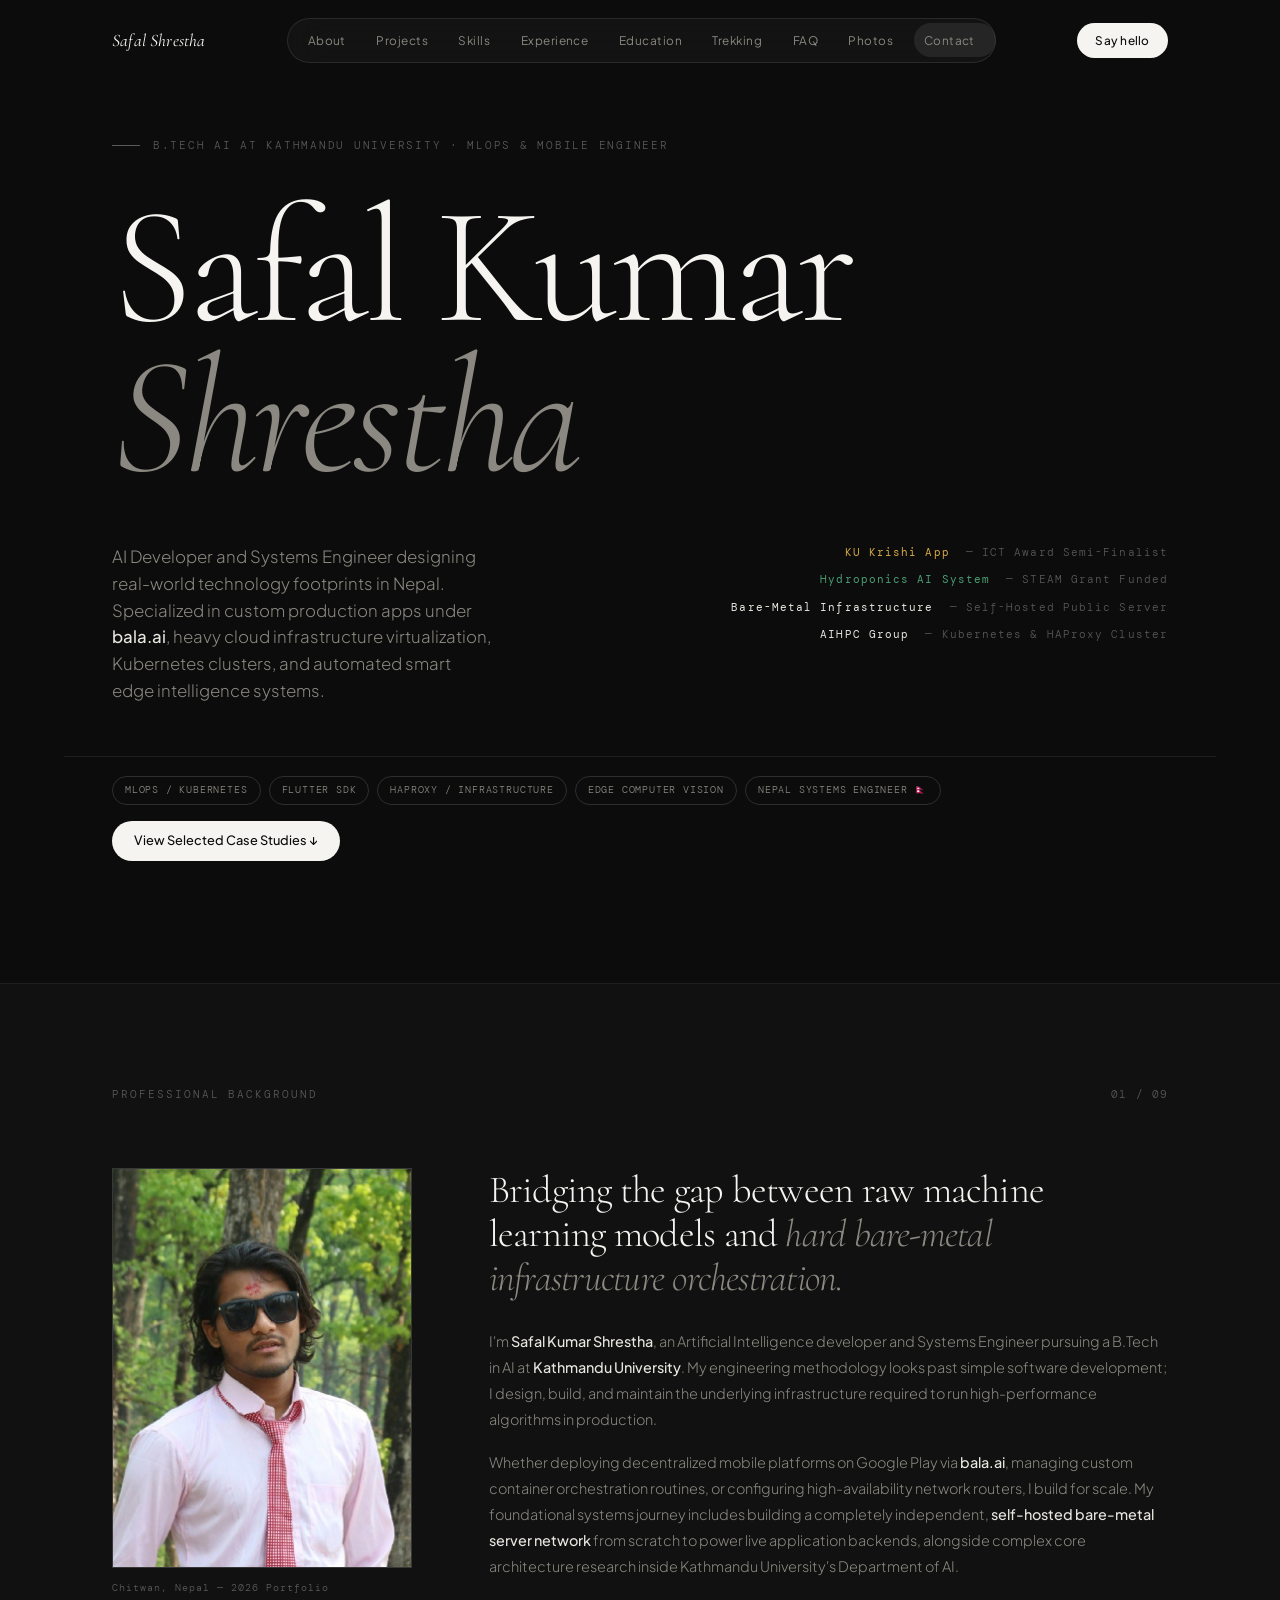
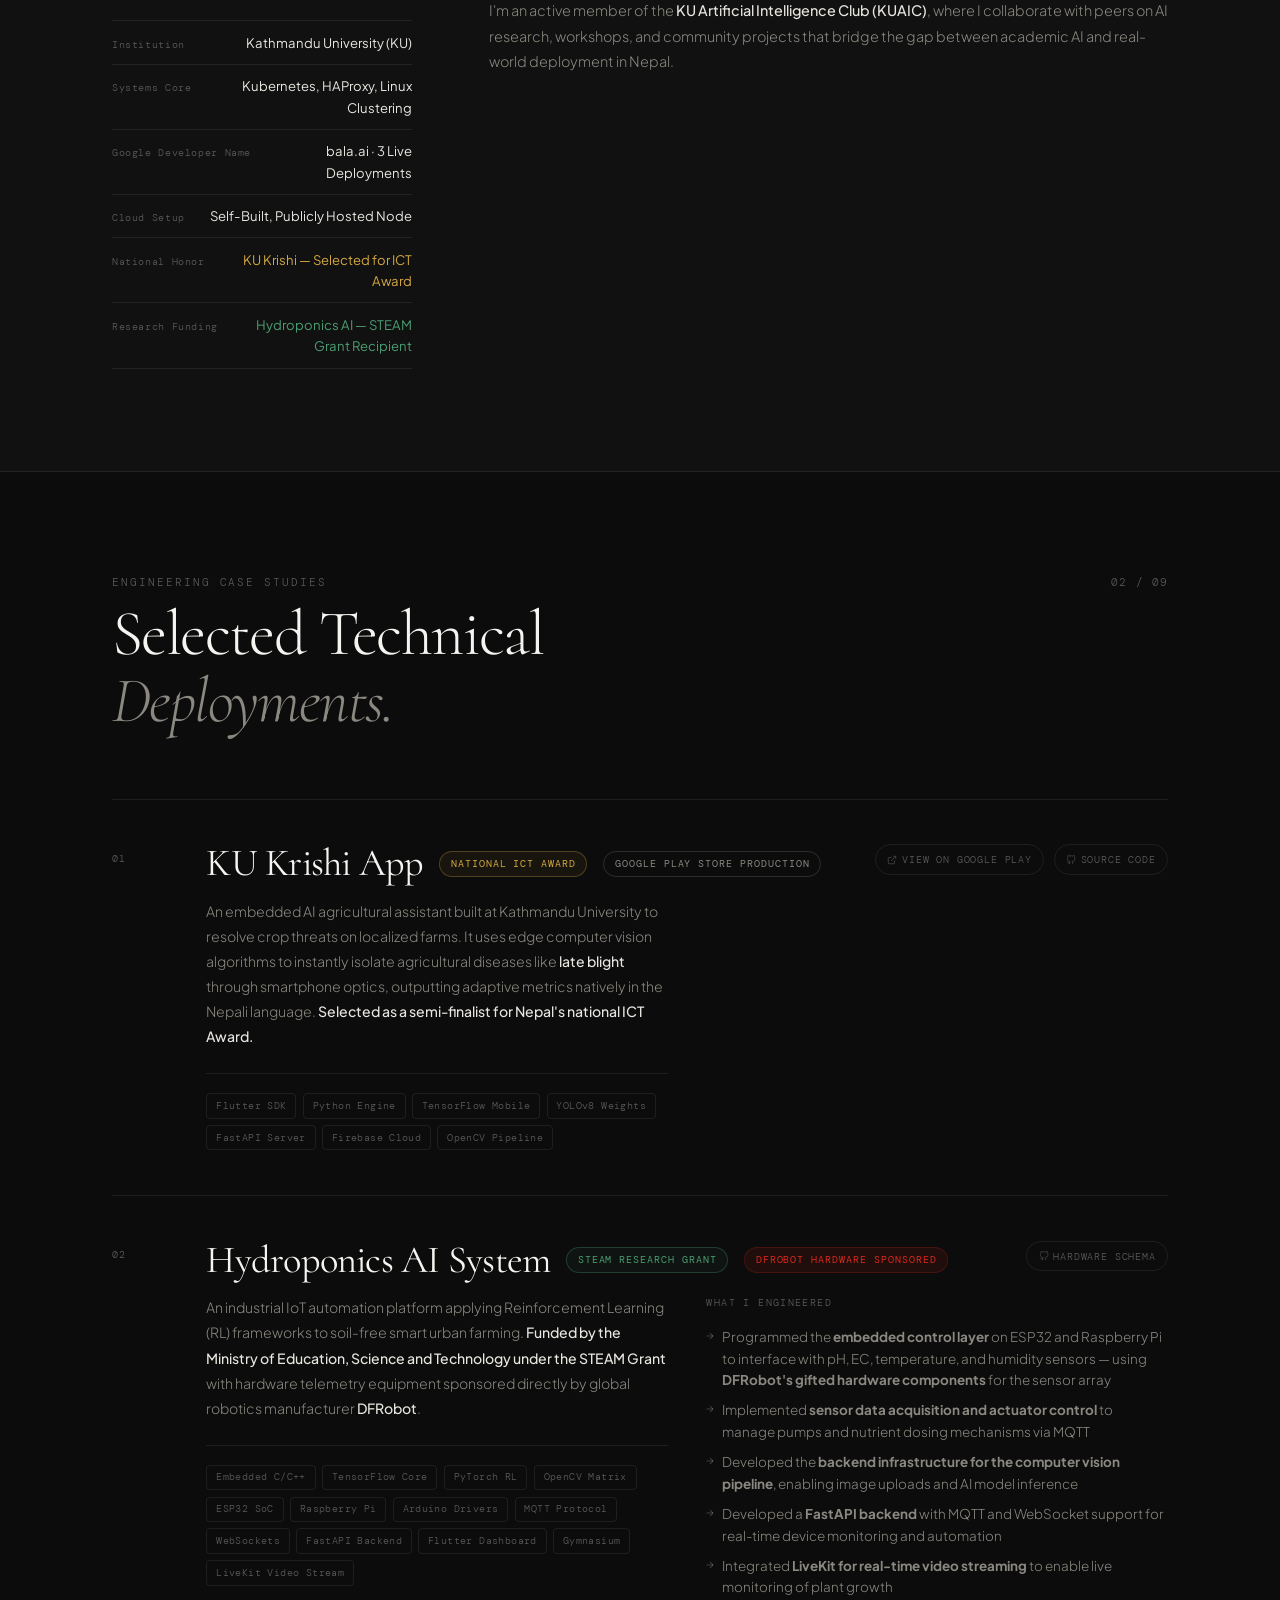
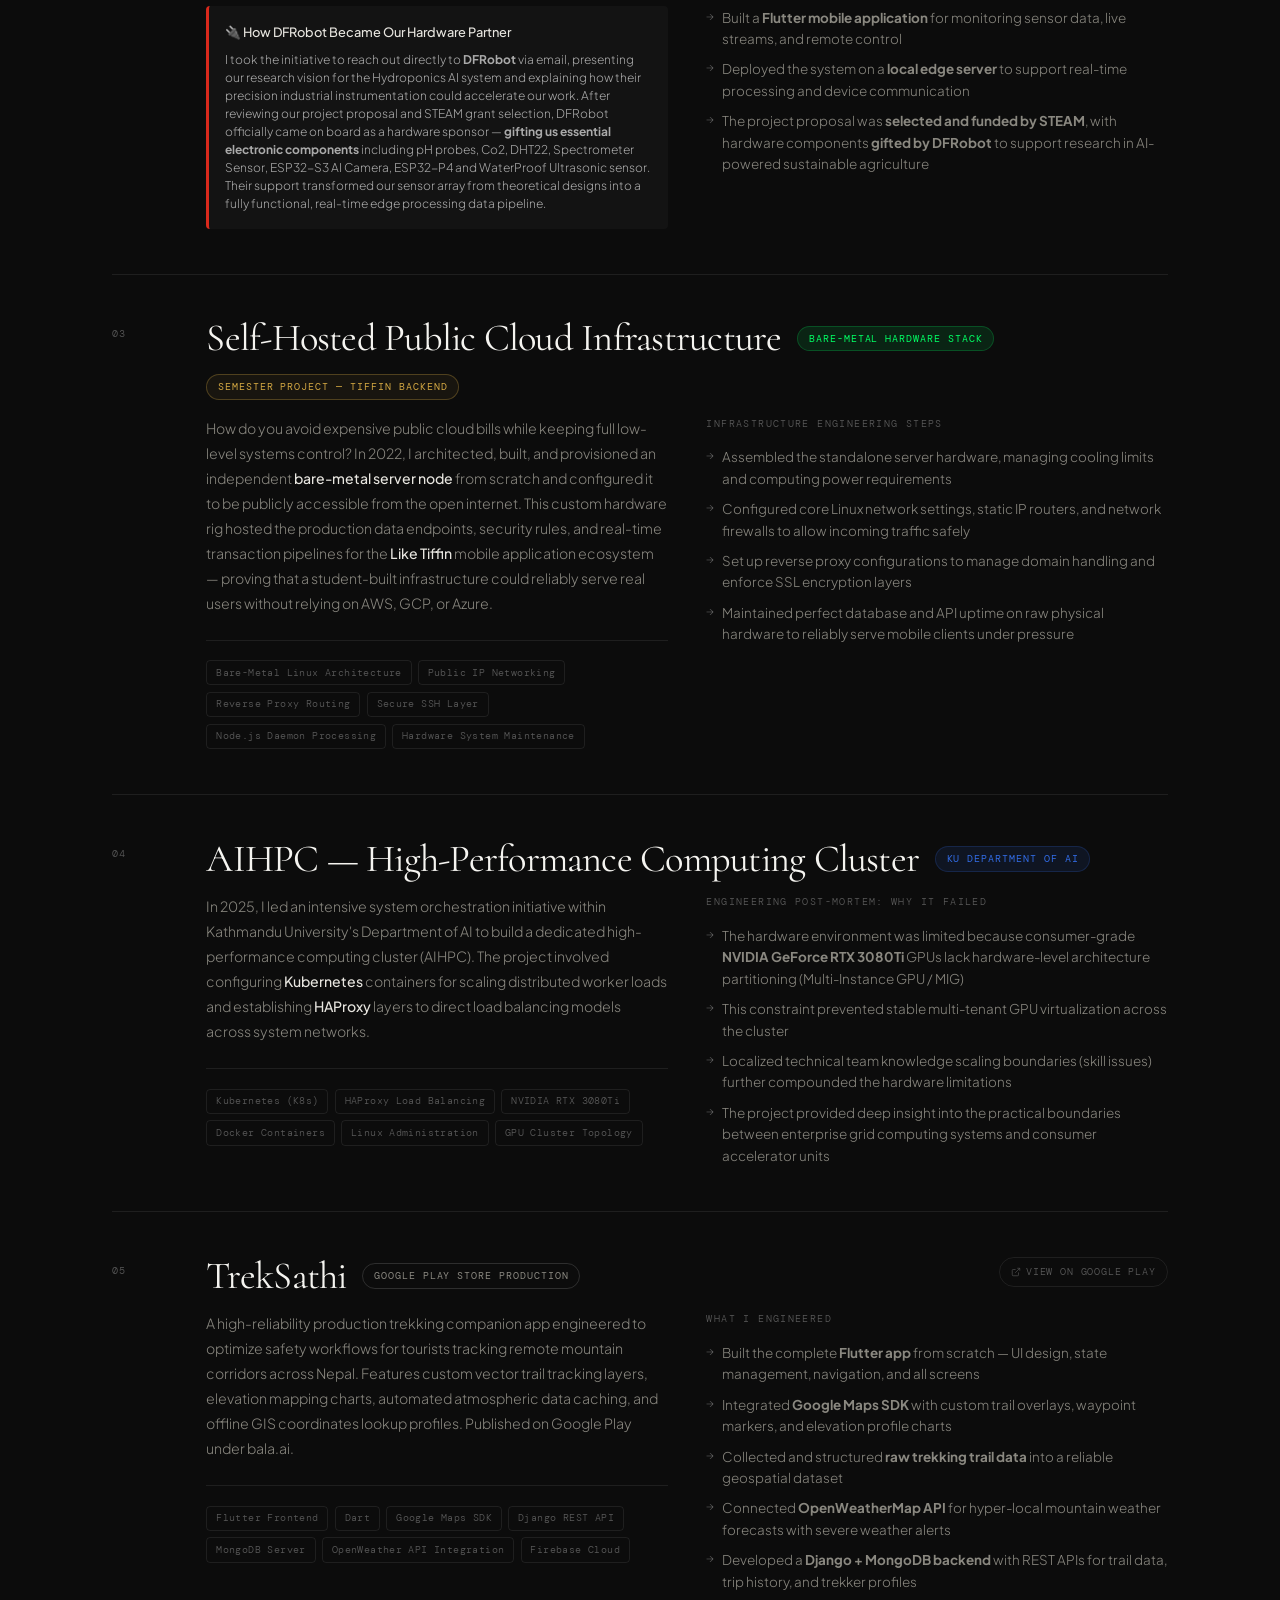
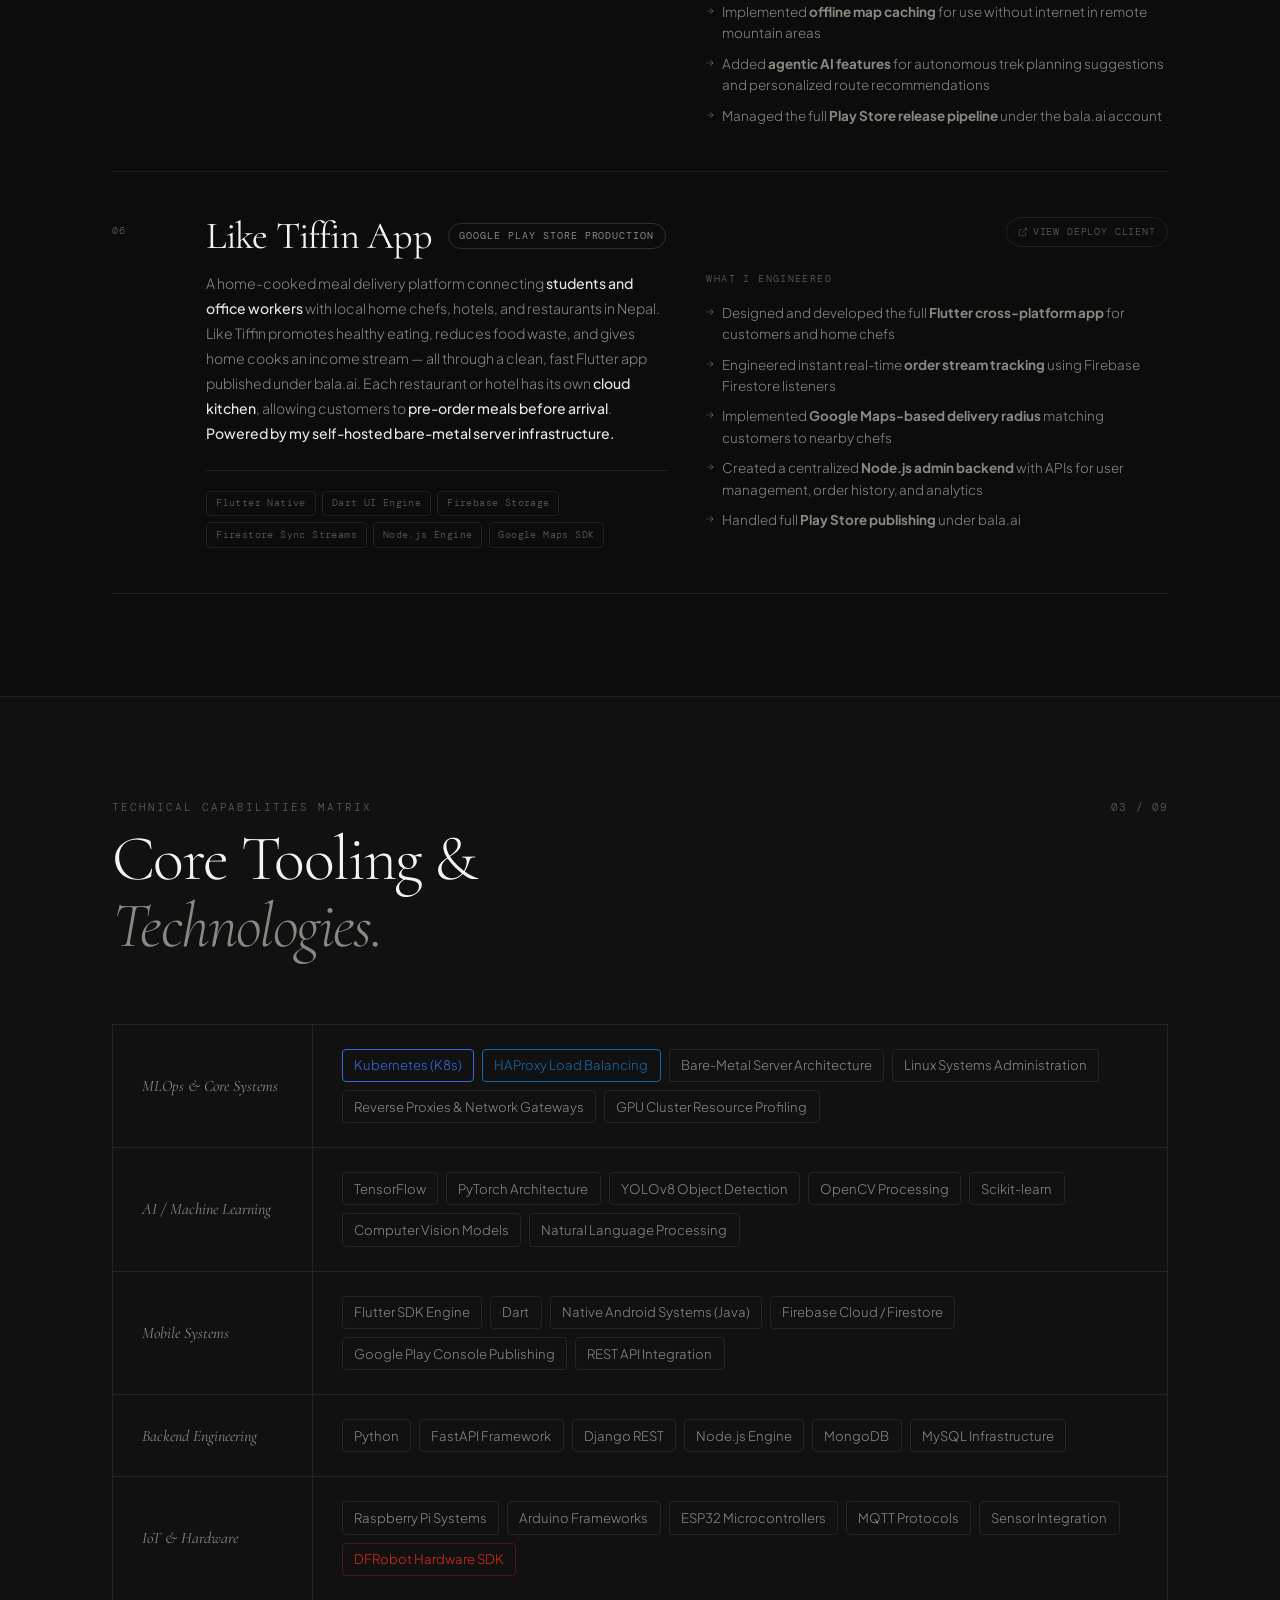
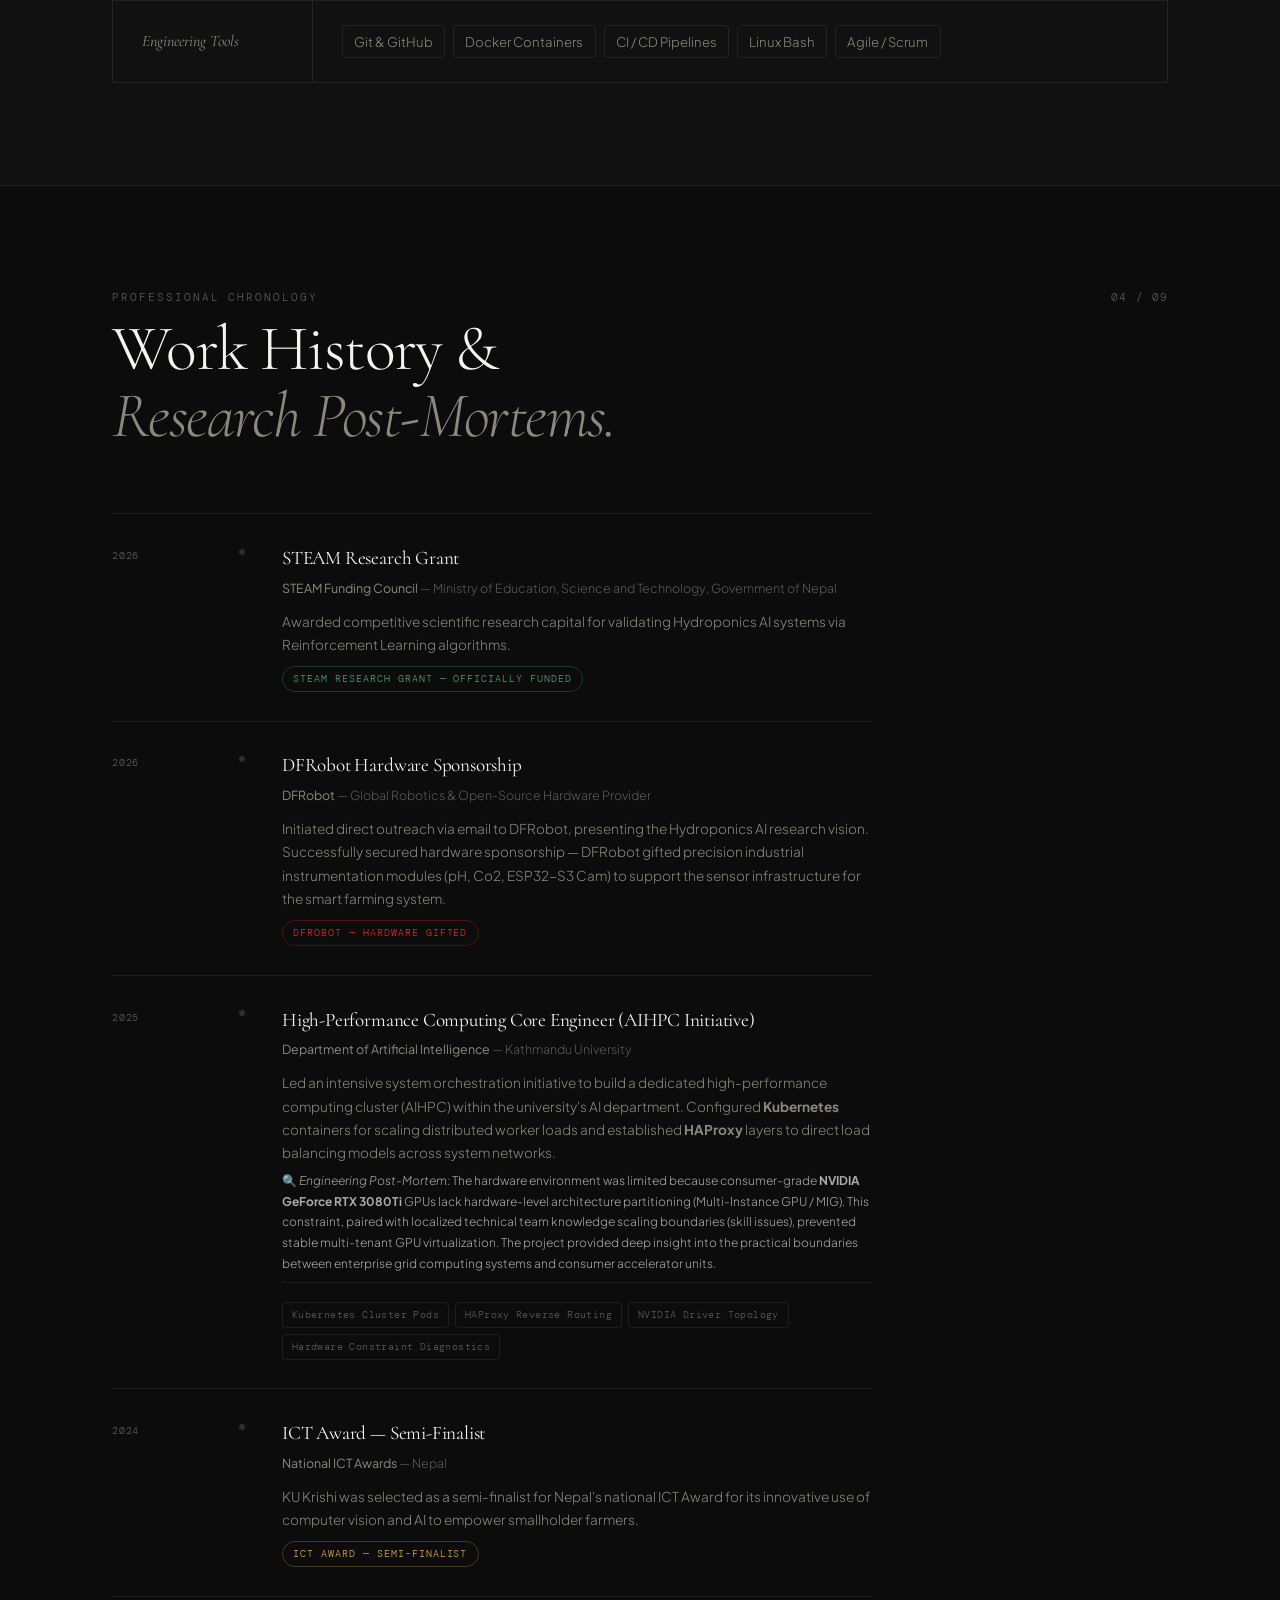
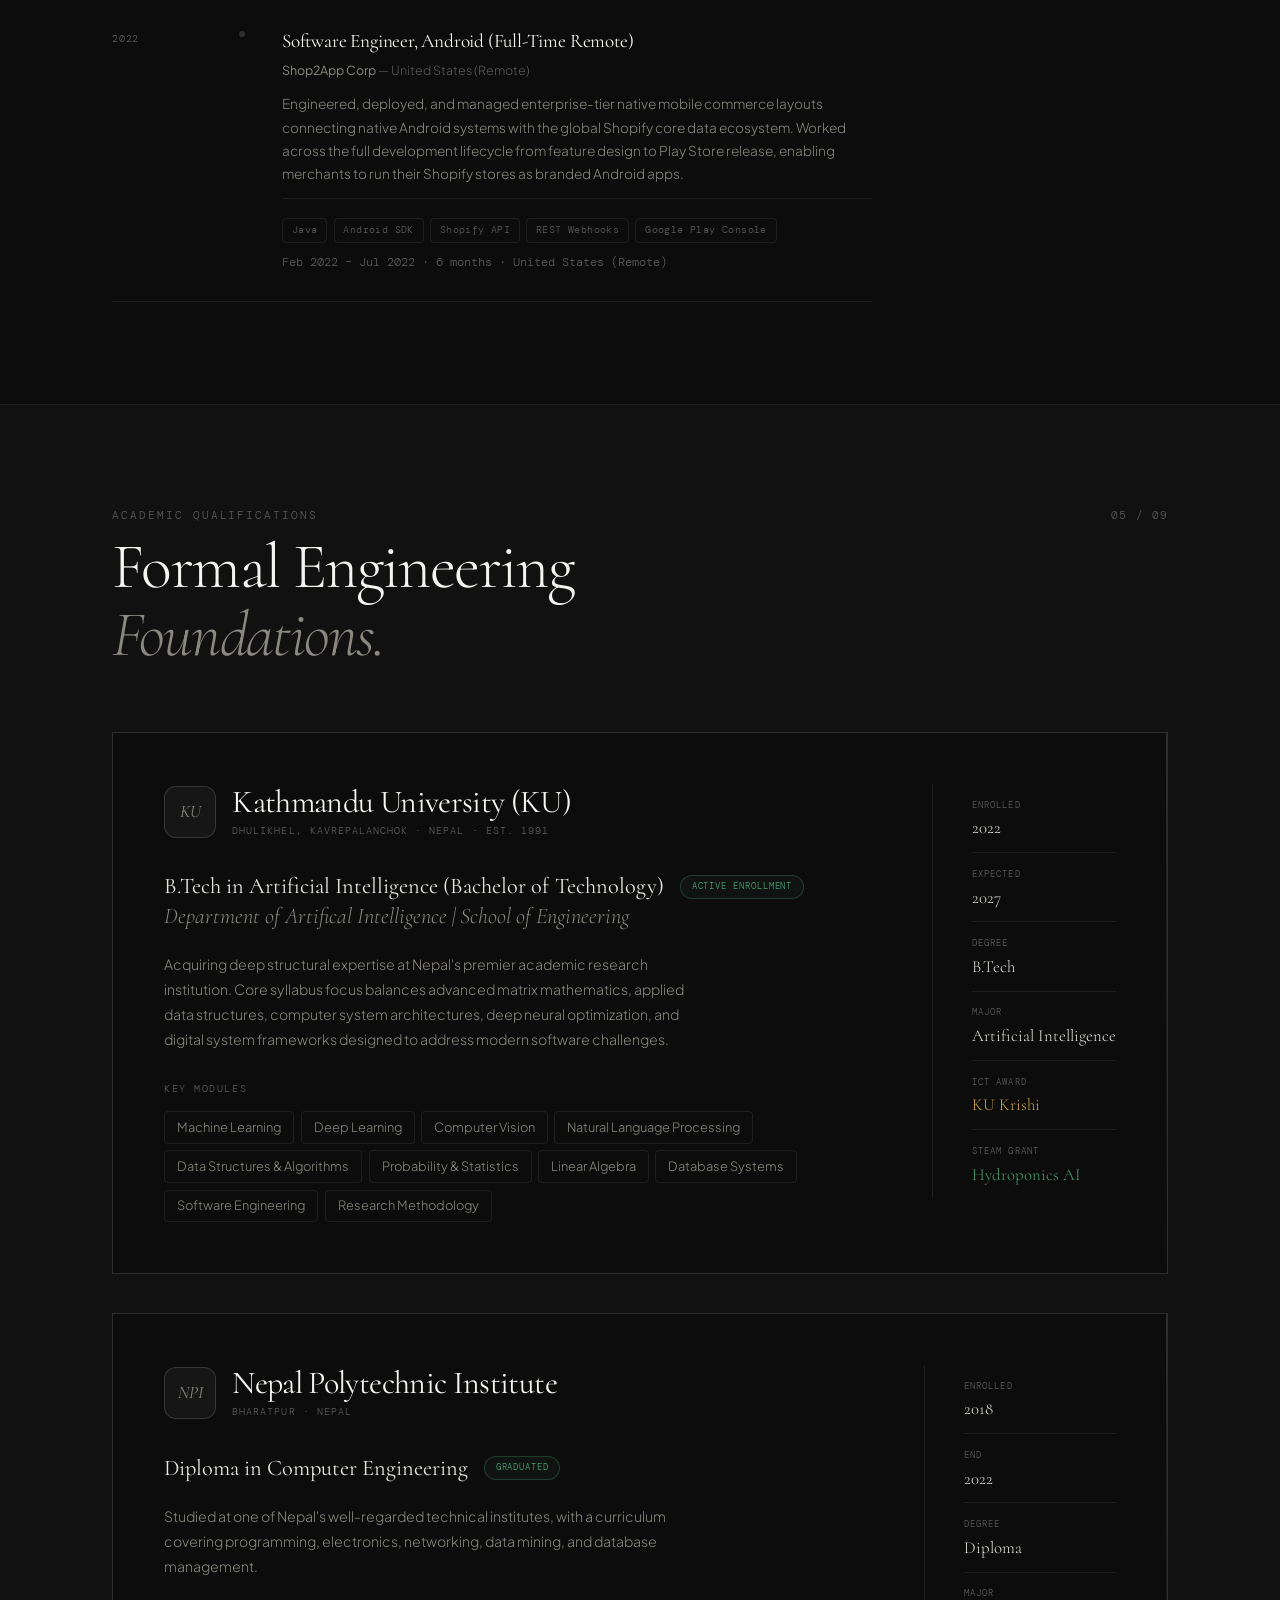
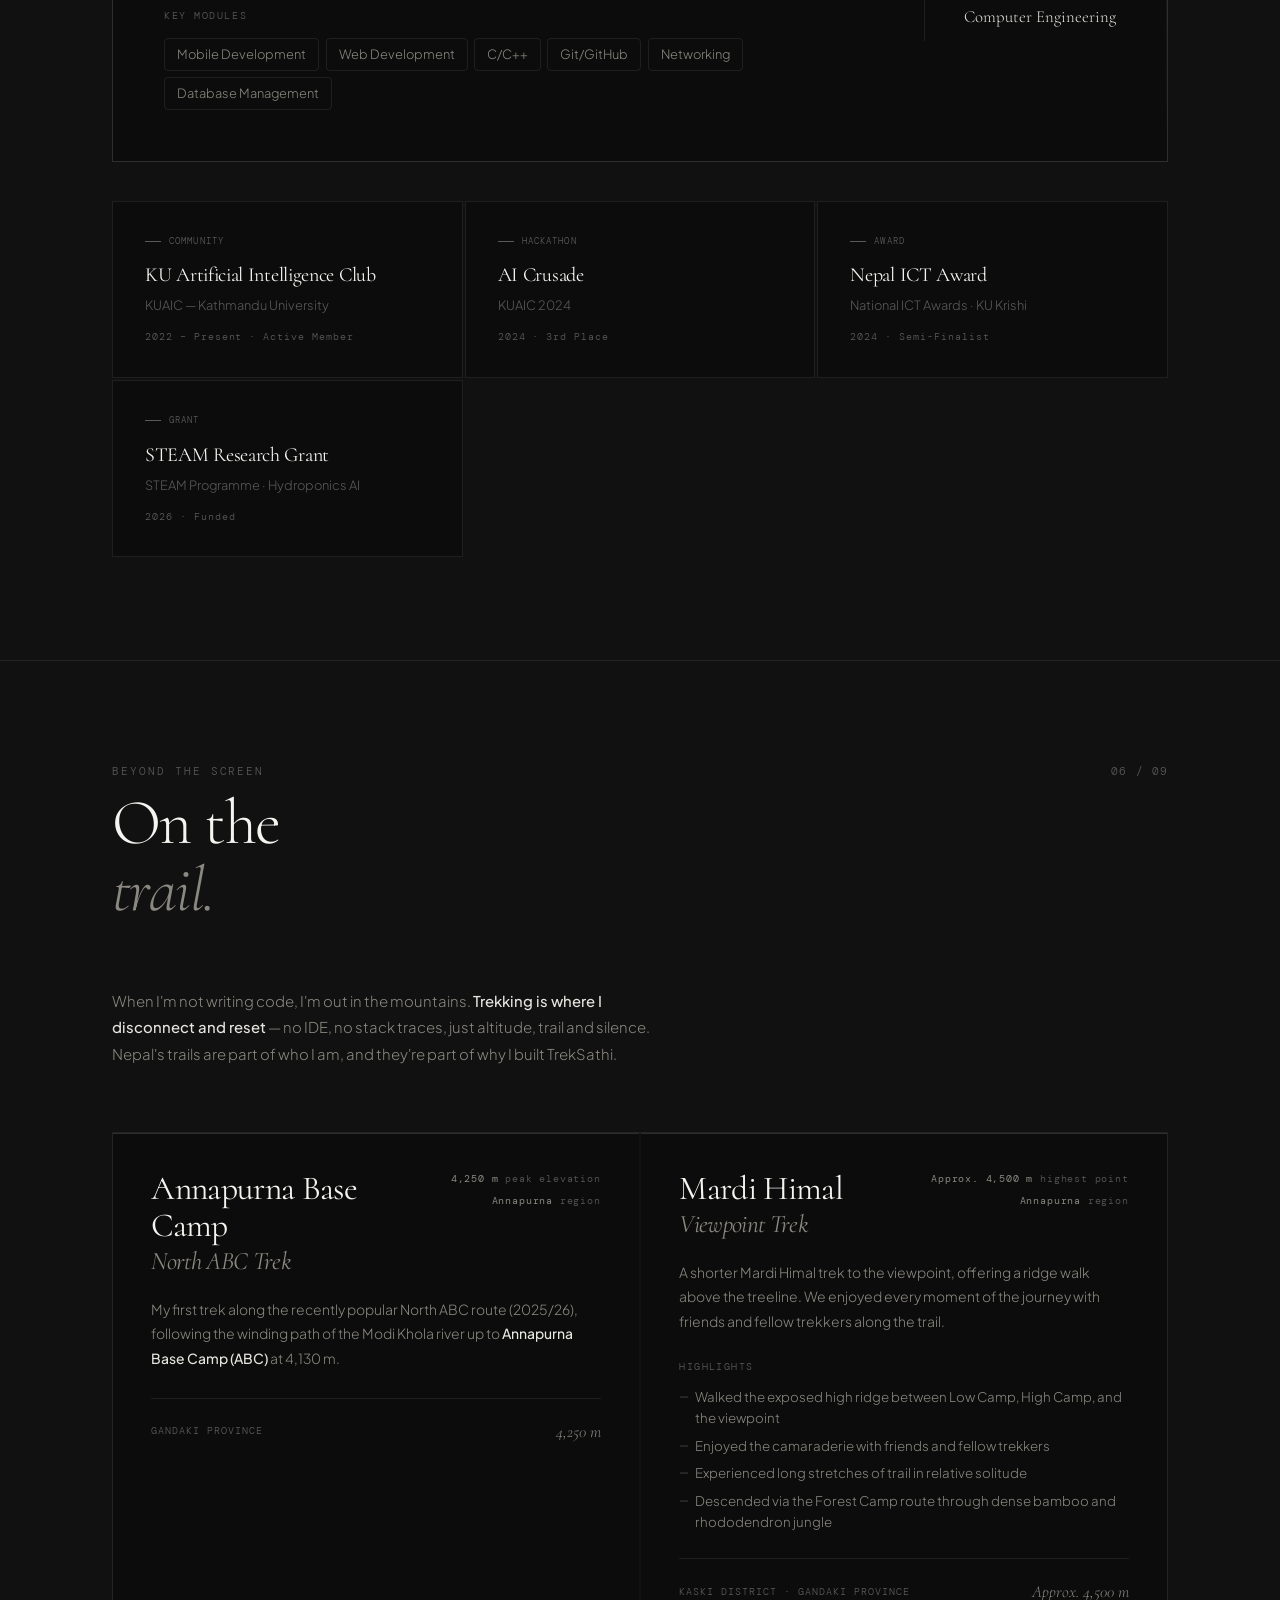
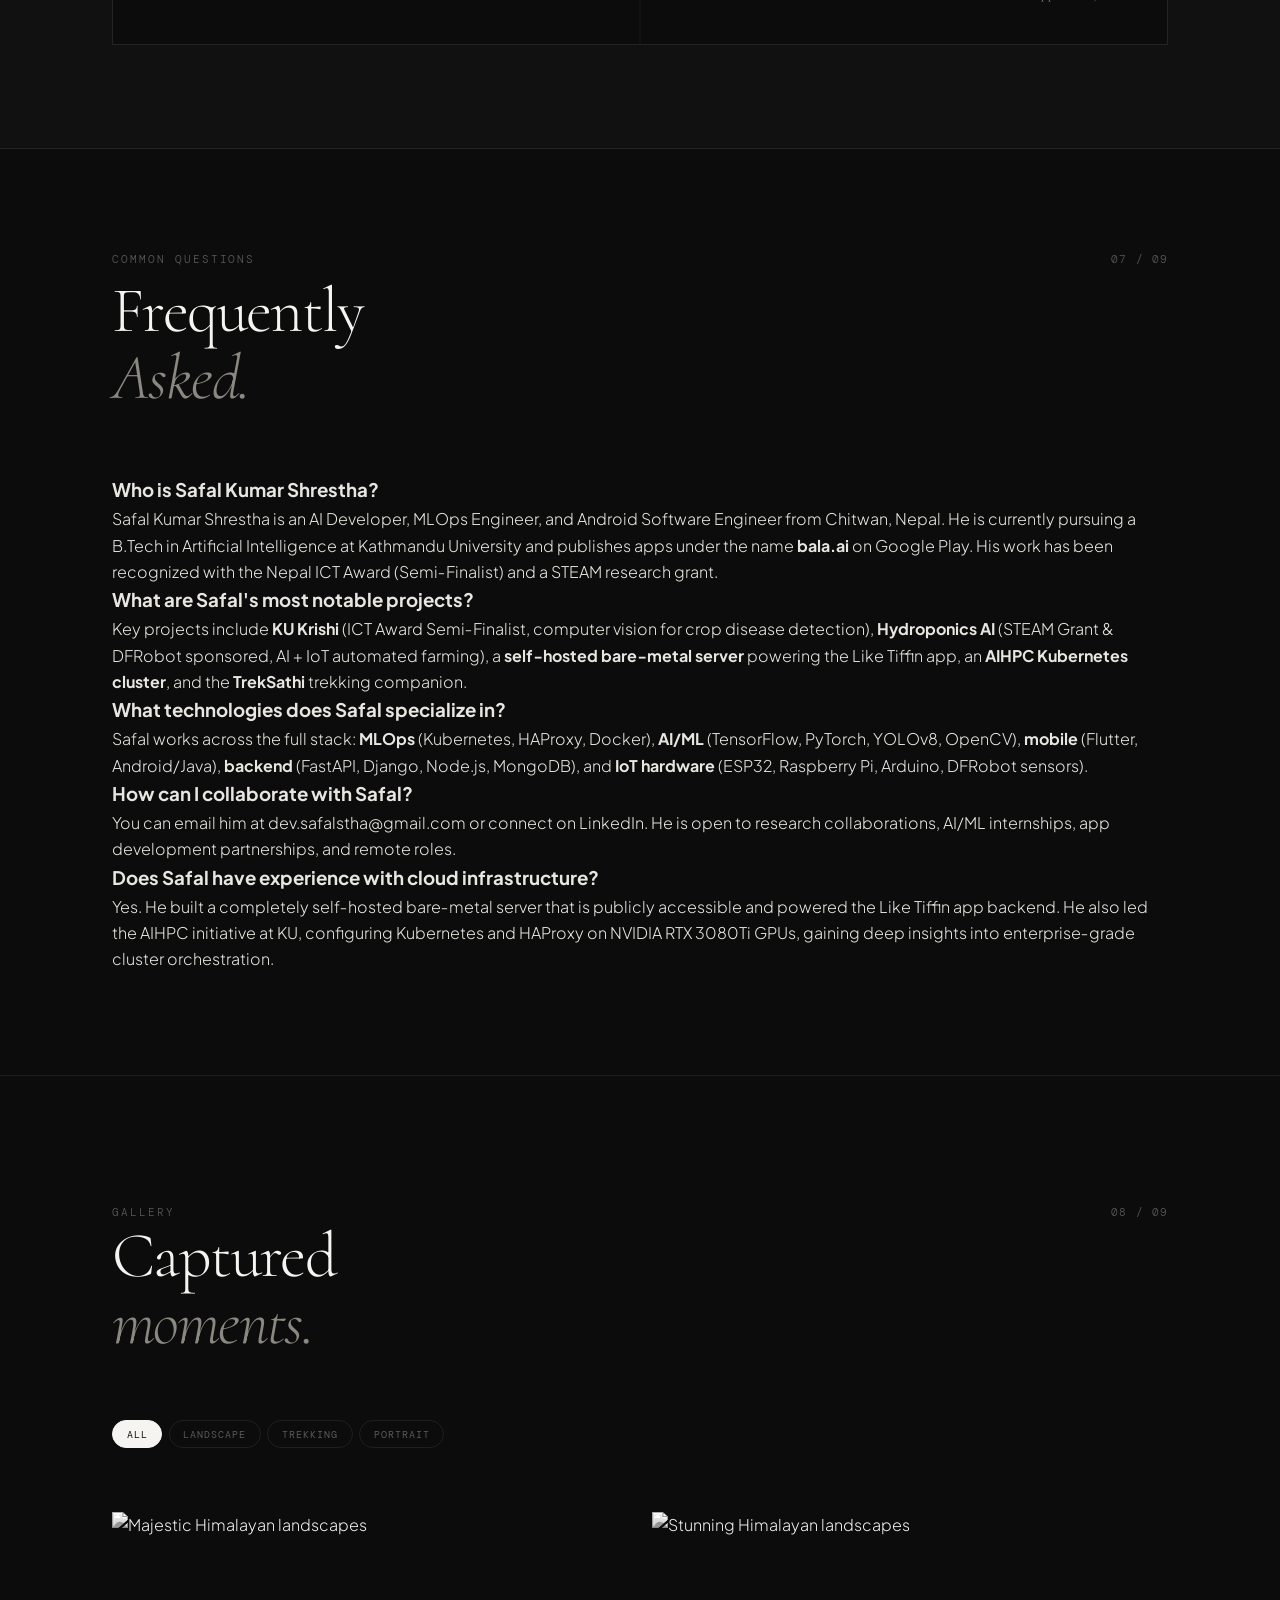
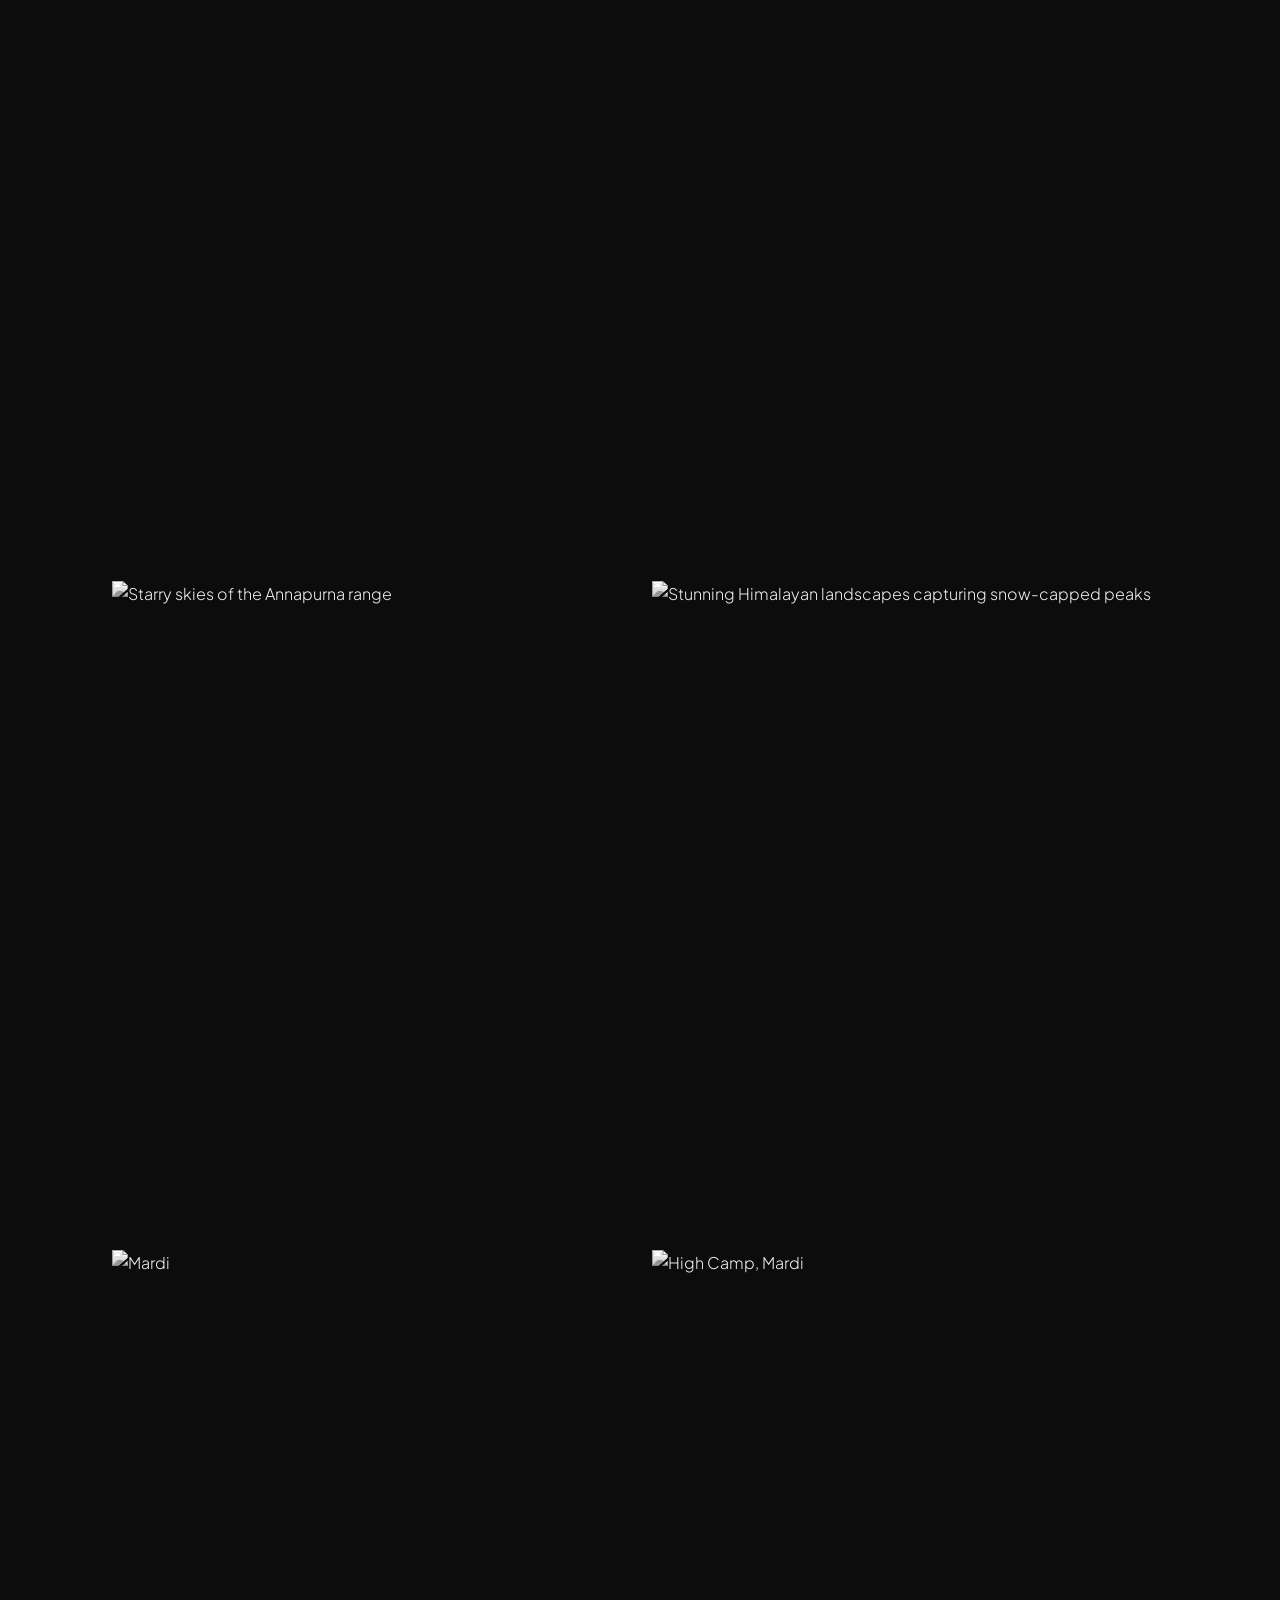
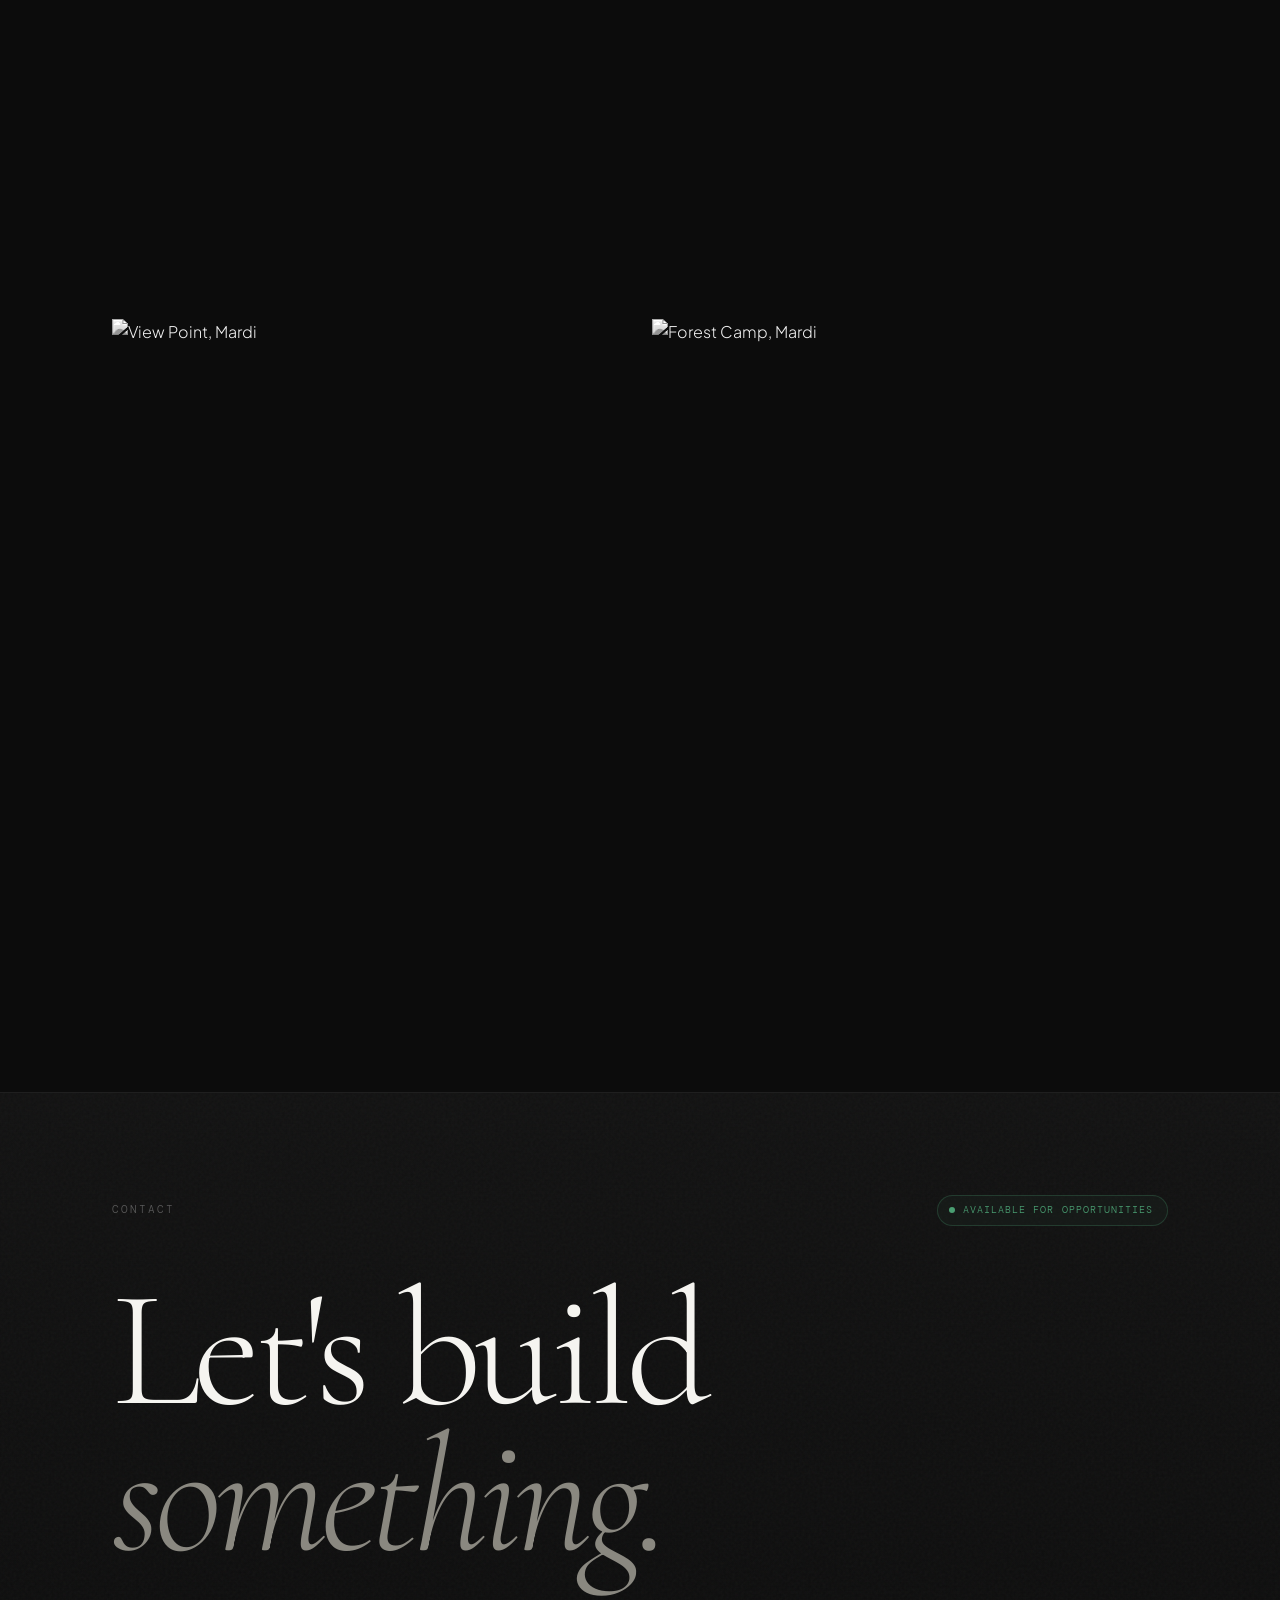
==== index.html @ b739fb99 "Update index.html" ====
<!DOCTYPE html>
<html lang="en" prefix="og: https://ogp.me/ns#">
<head>
<meta charset="UTF-8"/>
<meta name="viewport" content="width=device-width, initial-scale=1.0"/>
<title>Safal Kumar Shrestha — AI Developer & MLOps Engineer, Kathmandu Nepal</title>
<meta name="description" content="Safal Kumar Shrestha is a B.Tech AI student at Kathmandu University and indie Android developer. Creator of KU Krishi (Nepal ICT Award Semi-Finalist), Hydroponics AI (STEAM Grant, DFRobot hardware sponsored), TrekSathi and Like Tiffin — 3 apps live on Google Play under bala.ai. MLOps experience with Kubernetes, HAProxy, and self-hosted bare-metal infrastructure."/>
<meta name="keywords" content="Safal Kumar Shrestha, Safal Shrestha, AI developer Nepal, Kathmandu University AI, KU Krishi, TrekSathi app, Like Tiffin, Hydroponics AI, bala.ai, Flutter developer Nepal, machine learning Nepal, KUAIC, ICT Award Nepal, STEAM Grant Nepal, DFRobot, Android developer Kathmandu, computer vision Nepal, B.Tech Artificial Intelligence, AIHPC, Kubernetes, HAProxy, bare-metal server, RTX 3080Ti, GPU clustering, MLOps, self-hosted server"/>
<meta name="author" content="Safal Kumar Shrestha"/>
<meta name="robots" content="index, follow, max-snippet:-1, max-image-preview:large, max-video-preview:-1"/>
<meta name="googlebot" content="index, follow"/>
<meta name="rating" content="General"/>
<meta name="subject" content="Portfolio of Safal Kumar Shrestha – AI Developer, MLOps Engineer, Android App Creator"/>
<meta name="language" content="English"/>
<meta name="classification" content="Technology, Artificial Intelligence, Software Development, Portfolio"/>
<meta name="theme-color" content="#0c0c0c"/>
<meta name="color-scheme" content="dark"/>
<meta name="application-name" content="Safal Shrestha Portfolio"/>
<link rel="canonical" href="https://shresthasafal.com.np/"/>
<link rel="alternate" hreflang="en" href="https://shresthasafal.com.np/"/>
<link rel="alternate" hreflang="x-default" href="https://shresthasafal.com.np/"/>
<link rel="sitemap" type="application/xml" href="/sitemap.xml"/>
<meta property="og:type" content="profile"/>
<meta property="og:title" content="Safal Kumar Shrestha — AI Developer & MLOps Engineer, Kathmandu"/>
<meta property="og:description" content="B.Tech AI at Kathmandu University. Builder of KU Krishi (Nepal ICT Award Semi-Finalist), Hydroponics AI (STEAM Grant funded, DFRobot hardware sponsored), AIHPC cluster, and self-hosted cloud infrastructure. 3 apps live on Google Play under bala.ai."/>
<meta property="og:url" content="https://shresthasafal.com.np/"/>
<meta property="og:site_name" content="Safal Kumar Shrestha"/>
<meta property="og:locale" content="en_US"/>
<meta property="og:image" content="https://shresthasafal.com.np/og-image.jpg"/>
<meta property="og:image:width" content="1200"/>
<meta property="og:image:height" content="630"/>
<meta property="og:image:alt" content="Safal Kumar Shrestha — AI Developer from Kathmandu, Nepal"/>
<meta property="profile:first_name" content="Safal Kumar"/>
<meta property="profile:last_name" content="Shrestha"/>
<meta name="twitter:card" content="Safal Kumar Shrestha — AI Developer & MLOps Engineer, Kathmandu Nepal"/>
<meta name="twitter:title" content="Safal Kumar Shrestha — AI Developer & MLOps Engineer, Kathmandu Nepal"/>
<meta name="twitter:description" content="B.Tech AI at Kathmandu University. KU Krishi (ICT Award Semi-Finalist), Hydroponics AI (STEAM Grant, DFRobot sponsored), AIHPC Kubernetes cluster, self-hosted server infrastructure. 3 apps on Google Play · bala.ai"/>
<meta name="twitter:image" content="https://shresthasafal.com.np/og-image.jpg"/>
<meta name="twitter:image:alt" content="Safal Kumar Shrestha — AI Developer from Kathmandu, Nepal"/>

<!-- SEO + AEO Structured Data -->
<script type="application/ld+json">
{
  "@context": "https://schema.org",
  "@graph": [
    {
      "@type": "Person",
      "@id": "https://shresthasafal.com.np/#person",
      "name": "Safal Kumar Shrestha",
      "givenName": "Safal Kumar",
      "familyName": "Shrestha",
      "url": "https://shresthasafal.com.np",
      "image": {
        "@type": "ImageObject",
        "url": "https://shresthasafal.com.np/photo.jpg",
        "width": 800,
        "height": 800
      },
      "description": "B.Tech Artificial Intelligence student at Kathmandu University and indie Android app developer. Specialist in Machine Learning, Computer Vision, MLOps, Kubernetes, and full‑stack Flutter applications.",
      "jobTitle": ["AI Developer", "Android Software Engineer", "MLOps Engineer"],
      "knowsAbout": ["Machine Learning", "Computer Vision", "Flutter", "Python", "TensorFlow", "IoT", "Android Development", "Artificial Intelligence", "Kubernetes", "HAProxy", "Bare-metal Server Deployment", "GPU Clustering", "Embedded Systems", "Shopify Integration", "Reinforcement Learning"],
      "nationality": {"@type": "Country", "name": "Nepal"},
      "address": {
        "@type": "PostalAddress",
        "addressLocality": "Kathmandu",
        "addressRegion": "Bagmati Province",
        "addressCountry": "NP"
      },
      "alumniOf": {
        "@type": "CollegeOrUniversity",
        "name": "Kathmandu University",
        "url": "https://ku.edu.np"
      },
      "worksFor": {
        "@type": "Organization",
        "name": "Shop2App",
        "location": "United States (Remote)"
      },
      "sponsor": {
        "@type": "Organization",
        "name": "DFRobot",
        "url": "https://www.dfrobot.com"
      },
      "award": [
        "Nepal ICT Award Semi‑Finalist – KU Krishi (2024)",
        "STEAM Research Grant – Hydroponics AI (2026)"
      ],
      "sameAs": [
        "https://www.linkedin.com/in/itsmesafal/",
        "https://play.google.com/store/apps/dev?id=4938488984635860791",
        "https://github.com/whoamisafal"
      ]
    },
    {
      "@type": "WebSite",
      "@id": "https://shresthasafal.com.np/#website",
      "url": "https://shresthasafal.com.np/",
      "name": "Safal Kumar Shrestha Portfolio",
      "description": "Official portfolio of Safal Kumar Shrestha – AI Developer, MLOps Engineer and Android App Builder from Kathmandu, Nepal.",
      "publisher": {"@id": "https://shresthasafal.com.np/#person"},
      "potentialAction": {
        "@type": "SearchAction",
        "target": "https://shresthasafal.com.np/?s={search_term_string}",
        "query-input": "required name=search_term_string"
      }
    },
    {
      "@type": "Organization",
      "@id": "https://shresthasafal.com.np/#organization",
      "name": "bala.ai",
      "url": "https://play.google.com/store/apps/dev?id=4938488984635860791",
      "logo": "https://shresthasafal.com.np/icon/logo.png",
      "description": "Independent app development label by Safal Kumar Shrestha, with 3 live apps on Google Play.",
      "founder": {"@id": "https://shresthasafal.com.np/#person"}
    },
    {
      "@type": "BreadcrumbList",
      "itemListElement": [
        {
          "@type": "ListItem",
          "position": 1,
          "name": "Home",
          "item": "https://shresthasafal.com.np/"
        },
        {
          "@type": "ListItem",
          "position": 2,
          "name": "About",
          "item": "https://shresthasafal.com.np/#about"
        },
        {
          "@type": "ListItem",
          "position": 3,
          "name": "Projects",
          "item": "https://shresthasafal.com.np/#projects"
        },
        {
          "@type": "ListItem",
          "position": 4,
          "name": "Skills",
          "item": "https://shresthasafal.com.np/#skills"
        },
        {
          "@type": "ListItem",
          "position": 5,
          "name": "Experience",
          "item": "https://shresthasafal.com.np/#experience"
        },
        {
          "@type": "ListItem",
          "position": 6,
          "name": "Education",
          "item": "https://shresthasafal.com.np/#education"
        },
        {
          "@type": "ListItem",
          "position": 7,
          "name": "FAQ",
          "item": "https://shresthasafal.com.np/#faq"
        },
        {
          "@type": "ListItem",
          "position": 8,
          "name": "Contact",
          "item": "https://shresthasafal.com.np/#contact"
        }
      ]
    },
    {
      "@type": "ItemList",
      "itemListElement": [
        {
          "@type": "ListItem",
          "position": 1,
          "name": "KU Krishi App",
          "url": "https://shresthasafal.com.np/#projects"
        },
        {
          "@type": "ListItem",
          "position": 2,
          "name": "Hydroponics AI System",
          "url": "https://shresthasafal.com.np/#projects"
        },
        {
          "@type": "ListItem",
          "position": 3,
          "name": "Self-Hosted Public Cloud Infrastructure",
          "url": "https://shresthasafal.com.np/#projects"
        },
        {
          "@type": "ListItem",
          "position": 4,
          "name": "AIHPC – High-Performance Computing Cluster",
          "url": "https://shresthasafal.com.np/#projects"
        },
        {
          "@type": "ListItem",
          "position": 5,
          "name": "TrekSathi App",
          "url": "https://shresthasafal.com.np/#projects"
        },
        {
          "@type": "ListItem",
          "position": 6,
          "name": "Like Tiffin App",
          "url": "https://shresthasafal.com.np/#projects"
        }
      ]
    },
    {
      "@type": "FAQPage",
      "mainEntity": [
        {
          "@type": "Question",
          "name": "Who is Safal Kumar Shrestha?",
          "acceptedAnswer": {
            "@type": "Answer",
            "text": "Safal Kumar Shrestha is an AI Developer, MLOps Engineer, and Android Software Engineer from Chitwan, Nepal. He is currently pursuing a B.Tech in Artificial Intelligence at Kathmandu University and publishes apps under the name bala.ai on Google Play. His work has been recognized with the Nepal ICT Award (Semi‑Finalist) and a STEAM research grant."
          }
        },
        {
          "@type": "Question",
          "name": "What are Safal's most notable projects?",
          "acceptedAnswer": {
            "@type": "Answer",
            "text": "Key projects include KU Krishi (ICT Award Semi‑Finalist, computer vision for crop disease detection), Hydroponics AI (STEAM Grant & DFRobot sponsored, AI + IoT automated farming), a self‑hosted bare‑metal server powering the Like Tiffin app, an AIHPC Kubernetes cluster, and the TrekSathi trekking companion."
          }
        },
        {
          "@type": "Question",
          "name": "What technologies does Safal work with?",
          "acceptedAnswer": {
            "@type": "Answer",
            "text": "Safal works with Kubernetes, HAProxy, Docker, Python, TensorFlow, PyTorch, YOLOv8, OpenCV, Flutter, Dart, Java, Firebase, FastAPI, Django, Node.js, MongoDB, and IoT hardware like ESP32, Raspberry Pi, and DFRobot sensors."
          }
        },
        {
          "@type": "Question",
          "name": "How can I hire or collaborate with Safal?",
          "acceptedAnswer": {
            "@type": "Answer",
            "text": "You can contact Safal via email at dev.safalstha@gmail.com or through LinkedIn (linkedin.com/in/itsmesafal). He is open to research collaborations, AI/ML internships, and app development partnerships, especially remote roles."
          }
        },
        {
          "@type": "Question",
          "name": "Does Safal have experience with cloud infrastructure?",
          "acceptedAnswer": {
            "@type": "Answer",
            "text": "Yes. He built a completely self‑hosted bare‑metal server that is publicly accessible and powered the Like Tiffin app backend. He also led the AIHPC initiative at KU, configuring Kubernetes and HAProxy on NVIDIA RTX 3080Ti GPUs, gaining deep insights into enterprise‑grade cluster orchestration."
          }
        }
      ]
    },
    {
      "@type": "SpeakableSpecification",
      "speakable": {
        "@type": "SpeakableSpecification",
        "cssSelector": ["#hero-h1", ".hero-tagline"]
      }
    }
  ]
}
</script>

<link rel="preconnect" href="https://fonts.googleapis.com"/>
<link rel="preconnect" href="https://fonts.gstatic.com" crossorigin/>
<link href="https://fonts.googleapis.com/css2?family=Plus+Jakarta+Sans:ital,wght@0,300;0,400;0,500;0,600;1,300;1,400&family=Cormorant:ital,wght@0,300;0,400;0,500;1,300;1,400;1,500&family=DM+Mono:wght@300;400&display=swap" rel="stylesheet" media="print" onload="this.media='all'"/>
<noscript><link href="https://fonts.googleapis.com/css2?family=Plus+Jakarta+Sans:ital,wght@0,300;0,400;0,500;0,600;1,300;1,400&family=Cormorant:ital,wght@0,300;0,400;0,500;1,300;1,400;1,500&family=DM+Mono:wght@300;400&display=swap" rel="stylesheet"/></noscript>
<link rel="icon" type="image/svg+xml" href="icon/logo.png"/>
<link rel="icon" type="image/png" sizes="32x32" href="icon/logo.png"/>
<link rel="apple-touch-icon" sizes="180x180" href="icon/logo.png"/>
<link rel="manifest" href="/site.webmanifest"/>
<meta name="geo.region" content="NP-BA"/>
<meta name="geo.placename" content="Kathmandu"/>
<meta name="geo.position" content="27.7172;85.3240"/>
<meta name="ICBM" content="27.7172, 85.3240"/>
<link rel="stylesheet" href="static/index.css">
</head>
<body>

<a href="#main-content" class="skip-nav" style="position:absolute;top:-100px;left:1rem;z-index:9999;background:var(--white);color:var(--bg);padding:.5rem 1rem;border-radius:4px;font-size:.8rem;font-weight:500;transition:top .2s" onfocus="this.style.top='1rem'" onblur="this.style.top='-100px'">Skip to main content</a>

<nav class="mob" id="mob" role="dialog" aria-label="Navigation" aria-hidden="true">
  <button class="mob-close" id="mob-close" aria-label="Close menu">✕</button>
  <div class="mob-links">
    <a href="#about"       class="mob-link"><span class="mob-link-name">About</span><span class="mob-link-arrow">↗</span></a>
    <a href="#projects"    class="mob-link"><span class="mob-link-name">Projects</span><span class="mob-link-arrow">↗</span></a>
    <a href="#skills"      class="mob-link"><span class="mob-link-name">Skills</span><span class="mob-link-arrow">↗</span></a>
    <a href="#experience"  class="mob-link"><span class="mob-link-name">Experience</span><span class="mob-link-arrow">↗</span></a>
    <a href="#education"   class="mob-link"><span class="mob-link-name">Education</span><span class="mob-link-arrow">↗</span></a>
    <a href="#trekking"    class="mob-link"><span class="mob-link-name">Trekking</span><span class="mob-link-arrow">↗</span></a>
    <a href="#faq"         class="mob-link"><span class="mob-link-name">FAQ</span><span class="mob-link-arrow">↗</span></a>
    <a href="#photography" class="mob-link"><span class="mob-link-name">Photos</span><span class="mob-link-arrow">↗</span></a>
    <a href="#contact"     class="mob-link"><span class="mob-link-name">Contact</span><span class="mob-link-arrow">↗</span></a>
  </div>
</nav>

<header id="hdr" role="banner">
  <div class="nav-wrap">
    <a href="#" class="nav-logo" aria-label="Safal Kumar Shrestha — home">Safal Shrestha</a>
    <div class="nav-pill-wrap" id="navPill" role="navigation" aria-label="Primary navigation">
      <div class="nav-indicator" id="navIndicator" aria-hidden="true"></div>
      <a href="#about"      data-section="about">About</a>
      <a href="#projects"   data-section="projects">Projects</a>
      <a href="#skills"     data-section="skills">Skills</a>
      <a href="#experience" data-section="experience">Experience</a>
      <a href="#education"  data-section="education">Education</a>
      <a href="#trekking"   data-section="trekking">Trekking</a>
      <a href="#faq"        data-section="faq">FAQ</a>
      <a href="#photography" data-section="photography">Photos</a>
      <a href="#contact" data-section="contact">Contact</a>
    </div>
    <a href="#contact" class="nav-cta">Say hello</a>
    <button class="burger" id="brg" aria-label="Open menu" aria-expanded="false">
      <span></span><span></span>
    </button>
  </div>
</header>

<main id="main-content">
<section id="hero" aria-labelledby="hero-h1" itemscope itemtype="https://schema.org/Person">
  <div class="hero-body">
    <p class="hero-eyebrow">B.Tech AI at Kathmandu University · MLOps &amp; Mobile Engineer</p>
    <h1 class="hero-name" id="hero-h1" itemprop="name">
      Safal Kumar<br><span class="italic">Shrestha</span>
    </h1>
    <div class="hero-sub-row">
      <p class="hero-tagline" itemprop="description">
        AI Developer and Systems Engineer designing real-world technology footprints in Nepal. Specialized in custom production apps under <strong style="color:var(--text);font-weight:500">bala.ai</strong>, heavy cloud infrastructure virtualization, Kubernetes clusters, and automated smart edge intelligence systems.
      </p>
      <div class="hero-stats">
        <div class="hero-stat award"><strong>KU Krishi App</strong>&nbsp;— ICT Award Semi-Finalist</div>
        <div class="hero-stat grant"><strong>Hydroponics AI System</strong>&nbsp;— STEAM Grant Funded</div>
        <div class="hero-stat setup"><strong>Bare-Metal Infrastructure</strong>&nbsp;— Self-Hosted Public Server</div>
        <div class="hero-stat hpc"><strong>AIHPC Group</strong>&nbsp;— Kubernetes &amp; HAProxy Cluster</div>
      </div>
    </div>
  </div>
  <div class="hero-footer">
    <div class="hero-tags">
      <span class="htag">MLOps / Kubernetes</span>
      <span class="htag">Flutter SDK</span>
      <span class="htag">HAProxy / Infrastructure</span>
      <span class="htag">Edge Computer Vision</span>
      <span class="htag">Nepal Systems Engineer 🇳🇵</span>
    </div>
    <a href="#projects" class="hero-cta">View Selected Case Studies ↓</a>
  </div>
</section>

<!-- ══════════ ABOUT ══════════ -->
<section id="about" aria-labelledby="about-h2">
  <div class="W">
    <div class="sec-header R">
      <span class="sec-label">Professional Background</span>
      <span class="sec-count">01 / 09</span>
    </div>
    <div class="about-grid">
      <div class="about-photo-wrap R">
        <div class="about-photo" role="img" aria-label="Safal Kumar Shrestha photo">
          <img src="static/img/safal.jpeg" alt="Safal Kumar Shrestha - AI Developer and Android Software Engineer" />
          <div class="photo-ph"></div>
        </div>
        <p class="photo-caption">Chitwan, Nepal — 2026 Portfolio</p>
        <div class="about-facts-col">
          <div class="about-fact">
            <span class="af-key">Institution</span>
            <span class="af-val">Kathmandu University (KU)</span>
          </div>
          <div class="about-fact">
            <span class="af-key">Systems Core</span>
            <span class="af-val">Kubernetes, HAProxy, Linux Clustering</span>
          </div>
          <div class="about-fact">
            <span class="af-key">Google Developer Name</span>
            <span class="af-val">bala.ai · 3 Live Deployments</span>
          </div>
          <div class="about-fact">
            <span class="af-key">Cloud Setup</span>
            <span class="af-val">Self-Built, Publicly Hosted Node</span>
          </div>
          <div class="about-fact">
            <span class="af-key">National Honor</span>
            <span class="af-val aw">KU Krishi — Selected for ICT Award</span>
          </div>
          <div class="about-fact">
            <span class="af-key">Research Funding</span>
            <span class="af-val gr">Hydroponics AI — STEAM Grant Recipient</span>
          </div>
        </div>
      </div>
      <div class="about-text R R1">
        <h2 id="about-h2">Bridging the gap between raw machine learning models and <em>hard bare-metal infrastructure orchestration.</em></h2>
        <p>
          I'm <strong>Safal Kumar Shrestha</strong>, an Artificial Intelligence developer and Systems Engineer pursuing a B.Tech in AI at <strong>Kathmandu University</strong>. My engineering methodology looks past simple software development; I design, build, and maintain the underlying infrastructure required to run high-performance algorithms in production.
        </p>
        <p>
          Whether deploying decentralized mobile platforms on Google Play via <strong>bala.ai</strong>, managing custom container orchestration routines, or configuring high-availability network routers, I build for scale. My foundational systems journey includes building a completely independent, <strong>self-hosted bare-metal server network</strong> from scratch to power live application backends, alongside complex core architecture research inside Kathmandu University's Department of AI.
        </p>
        <p>
          I'm an active member of the <strong>KU Artificial Intelligence Club (KUAIC)</strong>, where I collaborate with peers on AI research, workshops, and community projects that bridge the gap between academic AI and real-world deployment in Nepal.
        </p>
      </div>
    </div>
  </div>
</section>

<!-- ══════════ PROJECTS ══════════ -->
<section id="projects" aria-labelledby="proj-h2">
  <div class="W">
    <div class="sec-header R">
      <div>
        <p class="sec-label" style="margin-bottom:.5rem">Engineering Case Studies</p>
        <h2 class="sec-title" id="proj-h2">Selected Technical<br><em>Deployments.</em></h2>
      </div>
      <span class="sec-count">02 / 09</span>
    </div>

    <!-- Project 01: KU Krishi -->
    <article class="proj-item R" itemprop="creativeWork" itemscope itemtype="https://schema.org/SoftwareApplication">
      <div class="proj-index">01</div>
      <div class="proj-main">
        <div class="proj-head">
          <div class="proj-name-row">
            <h3 class="proj-name" itemprop="name">KU Krishi App</h3>
            <span class="proj-badge pb-ict">National ICT Award</span>
            <span class="proj-badge pb-play">Google Play Store Production</span>
          </div>
          <div class="proj-links-row">
            <a href="https://play.google.com/store/apps/details?id=com.lateblight.late_blight" target="_blank" rel="noopener noreferrer" class="proj-link" itemprop="url">
              <svg viewBox="0 0 24 24" fill="none" stroke="currentColor" stroke-width="1.5"><path d="M18 13v6a2 2 0 01-2 2H5a2 2 0 01-2-2V8a2 2 0 012-2h6"/><polyline points="15 3 21 3 21 9"/><line x1="10" y1="14" x2="21" y2="3"/></svg>
              View on Google Play
            </a>
            <a href="#" class="proj-link">
              <svg viewBox="0 0 24 24" fill="none" stroke="currentColor" stroke-width="1.5"><path d="M9 19c-5 1.5-5-2.5-7-3m14 6v-3.87a3.37 3.37 0 00-.94-2.61c3.14-.35 6.44-1.54 6.44-7A5.44 5.44 0 0020 4.77 5.07 5.07 0 0019.91 1S18.73.65 16 2.48a13.38 13.38 0 00-7 0C6.27.65 5.09 1 5.09 1A5.07 5.07 0 005 4.77a5.44 5.44 0 00-1.5 3.78c0 5.42 3.3 6.61 6.44 7A3.37 3.37 0 009 18.13V22"/></svg>
              Source Code
            </a>
          </div>
        </div>
        <div class="proj-content">
          <div>
            <p class="proj-desc" itemprop="description">
              An embedded AI agricultural assistant built at Kathmandu University to resolve crop threats on localized farms. It uses edge computer vision algorithms to instantly isolate agricultural diseases like <strong>late blight</strong> through smartphone optics, outputting adaptive metrics natively in the Nepali language. <strong>Selected as a semi-finalist for Nepal's national ICT Award.</strong>
            </p>
            <div class="proj-stack-row">
              <span class="stack-chip">Flutter SDK</span>
              <span class="stack-chip">Python Engine</span>
              <span class="stack-chip">TensorFlow Mobile</span>
              <span class="stack-chip">YOLOv8 Weights</span>
              <span class="stack-chip">FastAPI Server</span>
              <span class="stack-chip">Firebase Cloud</span>
              <span class="stack-chip">OpenCV Pipeline</span>
            </div>
          </div>
        </div>
      </div>
    </article>

    <!-- Project 02: Hydroponics AI -->
    <article class="proj-item R R1" itemprop="creativeWork" itemscope itemtype="https://schema.org/SoftwareApplication">
      <div class="proj-index">02</div>
      <div class="proj-main">
        <div class="proj-head">
          <div class="proj-name-row">
            <h3 class="proj-name" itemprop="name">Hydroponics AI System</h3>
            <span class="proj-badge pb-steam">STEAM Research Grant</span>
            <span class="proj-badge" style="background:rgba(218,41,28,0.1);color:#da291c;border:1px solid rgba(218,41,28,0.2)">DFRobot Hardware Sponsored</span>
          </div>
          <div class="proj-links-row">
            <a href="#" class="proj-link">
              <svg viewBox="0 0 24 24" fill="none" stroke="currentColor" stroke-width="1.5"><path d="M9 19c-5 1.5-5-2.5-7-3m14 6v-3.87a3.37 3.37 0 00-.94-2.61c3.14-.35 6.44-1.54 6.44-7A5.44 5.44 0 0020 4.77 5.07 5.07 0 0019.91 1S18.73.65 16 2.48a13.38 13.38 0 00-7 0C6.27.65 5.09 1 5.09 1A5.07 5.07 0 005 4.77a5.44 5.44 0 00-1.5 3.78c0 5.42 3.3 6.61 6.44 7A3.37 3.37 0 009 18.13V22"/></svg>
              Hardware Schema
            </a>
          </div>
        </div>
        <div class="proj-content">
          <div>
            <p class="proj-desc" itemprop="description">
              An industrial IoT automation platform applying Reinforcement Learning (RL) frameworks to soil-free smart urban farming. <strong>Funded by the Ministry of Education, Science and Technology under the STEAM Grant</strong> with hardware telemetry equipment sponsored directly by global robotics manufacturer <strong>DFRobot</strong>.
            </p>
            <div class="proj-stack-row">
              <span class="stack-chip">Embedded C/C++</span>
              <span class="stack-chip">TensorFlow Core</span>
              <span class="stack-chip">PyTorch RL</span>
              <span class="stack-chip">OpenCV Matrix</span>
              <span class="stack-chip">ESP32 SoC</span>
              <span class="stack-chip">Raspberry Pi</span>
              <span class="stack-chip">Arduino Drivers</span>
              <span class="stack-chip">MQTT Protocol</span>
              <span class="stack-chip">WebSockets</span>
              <span class="stack-chip">FastAPI Backend</span>
              <span class="stack-chip">Flutter Dashboard</span>
              <span class="stack-chip">Gymnasium</span>
              <span class="stack-chip">LiveKit Video Stream</span>
            </div>

            <div class="proj-sponsor-note" style="margin-top:1.25rem;padding:1rem;background:rgba(255,255,255,0.03);border-left:3px solid #da291c;border-radius:4px">
              <p style="font-size:0.8rem;margin:0;color:var(--text);font-weight:500">🔌 How DFRobot Became Our Hardware Partner</p>
              <p style="font-size:0.75rem;margin:0.5rem 0 0 0;color:#aaa;line-height:1.5">
                I took the initiative to reach out directly to <strong>DFRobot</strong> via email, presenting our research vision for the Hydroponics AI system and explaining how their precision industrial instrumentation could accelerate our work. After reviewing our project proposal and STEAM grant selection, DFRobot officially came on board as a hardware sponsor — <strong>gifting us essential electronic components</strong> including pH probes, Co2, DHT22, Spectrometer Sensor, ESP32-S3 AI Camera, ESP32-P4 and WaterProof Ultrasonic sensor. Their support transformed our sensor array from theoretical designs into a fully functional, real-time edge processing data pipeline.
              </p>
            </div>
          </div>
          <div>
            <p class="proj-built-label">What I Engineered</p>
            <ul class="proj-built-list">
              <li>Programmed the <strong>embedded control layer</strong> on ESP32 and Raspberry Pi to interface with pH, EC, temperature, and humidity sensors — using <strong>DFRobot's gifted hardware components</strong> for the sensor array</li>
              <li>Implemented <strong>sensor data acquisition and actuator control</strong> to manage pumps and nutrient dosing mechanisms via MQTT</li>
              <li>Developed the <strong>backend infrastructure for the computer vision pipeline</strong>, enabling image uploads and AI model inference</li>
              <li>Developed a <strong>FastAPI backend</strong> with MQTT and WebSocket support for real-time device monitoring and automation</li>
              <li>Integrated <strong>LiveKit for real-time video streaming</strong> to enable live monitoring of plant growth</li>
              <li>Built a <strong>Flutter mobile application</strong> for monitoring sensor data, live streams, and remote control</li>
              <li>Deployed the system on a <strong>local edge server</strong> to support real-time processing and device communication</li>
              <li>The project proposal was <strong>selected and funded by STEAM</strong>, with hardware components <strong>gifted by DFRobot</strong> to support research in AI-powered sustainable agriculture</li>
            </ul>
          </div>
        </div>
      </div>
    </article>

    <!-- Project 03: Self-Hosted Public Cloud Infrastructure -->
    <article class="proj-item R R2" itemprop="creativeWork" itemscope itemtype="https://schema.org/SoftwareApplication">
      <div class="proj-index">03</div>
      <div class="proj-main">
        <div class="proj-head">
          <div class="proj-name-row">
            <h3 class="proj-name" itemprop="name">Self-Hosted Public Cloud Infrastructure</h3>
            <span class="proj-badge" style="background:rgba(0,255,100,0.1);color:#00ff64;border:1px solid rgba(0,255,100,0.2)">Bare-Metal Hardware Stack</span>
            <span class="proj-badge pb-ict">Semester Project — Tiffin Backend</span>
          </div>
        </div>
        <div class="proj-content">
          <div>
            <p class="proj-desc" itemprop="description">
              How do you avoid expensive public cloud bills while keeping full low-level systems control? In 2022, I architected, built, and provisioned an independent <strong>bare-metal server node</strong> from scratch and configured it to be publicly accessible from the open internet. This custom hardware rig hosted the production data endpoints, security rules, and real-time transaction pipelines for the <strong>Like Tiffin</strong> mobile application ecosystem — proving that a student-built infrastructure could reliably serve real users without relying on AWS, GCP, or Azure.
            </p>
            <div class="proj-stack-row">
              <span class="stack-chip">Bare-Metal Linux Architecture</span>
              <span class="stack-chip">Public IP Networking</span>
              <span class="stack-chip">Reverse Proxy Routing</span>
              <span class="stack-chip">Secure SSH Layer</span>
              <span class="stack-chip">Node.js Daemon Processing</span>
              <span class="stack-chip">Hardware System Maintenance</span>
            </div>
          </div>
          <div>
            <p class="proj-built-label">Infrastructure Engineering Steps</p>
            <ul class="proj-built-list">
              <li>Assembled the standalone server hardware, managing cooling limits and computing power requirements</li>
              <li>Configured core Linux network settings, static IP routers, and network firewalls to allow incoming traffic safely</li>
              <li>Set up reverse proxy configurations to manage domain handling and enforce SSL encryption layers</li>
              <li>Maintained perfect database and API uptime on raw physical hardware to reliably serve mobile clients under pressure</li>
            </ul>
          </div>
        </div>
      </div>
    </article>

    <!-- Project 04: AIHPC -->
    <article class="proj-item R R3" itemprop="creativeWork" itemscope itemtype="https://schema.org/SoftwareApplication">
      <div class="proj-index">04</div>
      <div class="proj-main">
        <div class="proj-head">
          <div class="proj-name-row">
            <h3 class="proj-name" itemprop="name">AIHPC — High-Performance Computing Cluster</h3>
            <span class="proj-badge" style="background:rgba(50,108,229,0.1);color:#326ce5;border:1px solid rgba(50,108,229,0.2)">KU Department of AI</span>
          </div>
        </div>
        <div class="proj-content">
          <div>
            <p class="proj-desc" itemprop="description">
              In 2025, I led an intensive system orchestration initiative within Kathmandu University's Department of AI to build a dedicated high-performance computing cluster (AIHPC). The project involved configuring <strong>Kubernetes</strong> containers for scaling distributed worker loads and establishing <strong>HAProxy</strong> layers to direct load balancing models across system networks.
            </p>
            <div class="proj-stack-row">
              <span class="stack-chip">Kubernetes (K8s)</span>
              <span class="stack-chip">HAProxy Load Balancing</span>
              <span class="stack-chip">NVIDIA RTX 3080Ti</span>
              <span class="stack-chip">Docker Containers</span>
              <span class="stack-chip">Linux Administration</span>
              <span class="stack-chip">GPU Cluster Topology</span>
            </div>
          </div>
          <div>
            <p class="proj-built-label">Engineering Post-Mortem: Why It Failed</p>
            <ul class="proj-built-list">
              <li>The hardware environment was limited because consumer-grade <strong>NVIDIA GeForce RTX 3080Ti</strong> GPUs lack hardware-level architecture partitioning (Multi-Instance GPU / MIG)</li>
              <li>This constraint prevented stable multi-tenant GPU virtualization across the cluster</li>
              <li>Localized technical team knowledge scaling boundaries (skill issues) further compounded the hardware limitations</li>
              <li>The project provided deep insight into the practical boundaries between enterprise grid computing systems and consumer accelerator units</li>
            </ul>
          </div>
        </div>
      </div>
    </article>

    <!-- Project 05: TrekSathi -->
    <article class="proj-item R R4">
      <div class="proj-index">05</div>
      <div class="proj-main">
        <div class="proj-head">
          <div class="proj-name-row">
            <h3 class="proj-name">TrekSathi</h3>
            <span class="proj-badge pb-play">Google Play Store Production</span>
          </div>
          <div class="proj-links-row">
            <a href="https://play.google.com/store/apps/details?id=com.bala.ai.trek_sathi" target="_blank" rel="noopener noreferrer" class="proj-link" itemprop="url">
              <svg viewBox="0 0 24 24" fill="none" stroke="currentColor" stroke-width="1.5"><path d="M18 13v6a2 2 0 01-2 2H5a2 2 0 01-2-2V8a2 2 0 012-2h6"/><polyline points="15 3 21 3 21 9"/><line x1="10" y1="14" x2="21" y2="3"/></svg>
              View on Google Play
            </a>
          </div>
        </div>
        <div class="proj-content">
          <div>
            <p class="proj-desc" itemprop="description">
              A high-reliability production trekking companion app engineered to optimize safety workflows for tourists tracking remote mountain corridors across Nepal. Features custom vector trail tracking layers, elevation mapping charts, automated atmospheric data caching, and offline GIS coordinates lookup profiles. Published on Google Play under bala.ai.
            </p>
            <div class="proj-stack-row">
              <span class="stack-chip">Flutter Frontend</span>
              <span class="stack-chip">Dart</span>
              <span class="stack-chip">Google Maps SDK</span>
              <span class="stack-chip">Django REST API</span>
              <span class="stack-chip">MongoDB Server</span>
              <span class="stack-chip">OpenWeather API Integration</span>
              <span class="stack-chip">Firebase Cloud</span>
            </div>
          </div>
          <div>
            <p class="proj-built-label">What I Engineered</p>
            <ul class="proj-built-list">
              <li>Built the complete <strong>Flutter app</strong> from scratch — UI design, state management, navigation, and all screens</li>
              <li>Integrated <strong>Google Maps SDK</strong> with custom trail overlays, waypoint markers, and elevation profile charts</li>
              <li>Collected and structured <strong>raw trekking trail data</strong> into a reliable geospatial dataset</li>
              <li>Connected <strong>OpenWeatherMap API</strong> for hyper-local mountain weather forecasts with severe weather alerts</li>
              <li>Developed a <strong>Django + MongoDB backend</strong> with REST APIs for trail data, trip history, and trekker profiles</li>
              <li>Implemented <strong>offline map caching</strong> for use without internet in remote mountain areas</li>
              <li>Added <strong>agentic AI features</strong> for autonomous trek planning suggestions and personalized route recommendations</li>
              <li>Managed the full <strong>Play Store release pipeline</strong> under the bala.ai account</li>
            </ul>
          </div>
        </div>
      </div>
    </article>

    <!-- Project 06: Like Tiffin App -->
    <article class="proj-item R R5">
      <div class="proj-index">06</div>
      <div class="proj-main">
        <div class="proj-head">
          <div class="proj-name-row">
            <h3 class="proj-name">Like Tiffin App</h3>
            <span class="proj-badge pb-play">Google Play Store Production</span>
          </div>
          <div class="proj-links-row">
            <a href="#" class="proj-link">
              <svg viewBox="0 0 24 24" fill="none" stroke="currentColor" stroke-width="1.5"><path d="M18 13v6a2 2 0 01-2 2H5a2 2 0 01-2-2V8a2 2 0 012-2h6"/><polyline points="15 3 21 3 21 9"/><line x1="10" y1="14" x2="21" y2="3"/></svg>
              View Deploy Client
            </a>
          </div>
        </div>
        <div class="proj-content">
          <div>
            <p class="proj-desc" itemprop="description">
              A home-cooked meal delivery platform connecting <strong>students and office workers</strong> with local home chefs, hotels, and restaurants in Nepal. Like Tiffin promotes healthy eating, reduces food waste, and gives home cooks an income stream — all through a clean, fast Flutter app published under bala.ai. Each restaurant or hotel has its own <strong>cloud kitchen</strong>, allowing customers to <strong>pre-order meals before arrival</strong>. <strong>Powered by my self-hosted bare-metal server infrastructure.</strong>
            </p>
            <div class="proj-stack-row">
              <span class="stack-chip">Flutter Native</span>
              <span class="stack-chip">Dart UI Engine</span>
              <span class="stack-chip">Firebase Storage</span>
              <span class="stack-chip">Firestore Sync Streams</span>
              <span class="stack-chip">Node.js Engine</span>
              <span class="stack-chip">Google Maps SDK</span>
            </div>
          </div>
          <div>
            <p class="proj-built-label">What I Engineered</p>
            <ul class="proj-built-list">
              <li>Designed and developed the full <strong>Flutter cross-platform app</strong> for customers and home chefs</li>
              <li>Engineered instant real-time <strong>order stream tracking</strong> using Firebase Firestore listeners</li>
              <li>Implemented <strong>Google Maps-based delivery radius</strong> matching customers to nearby chefs</li>
              <li>Created a centralized <strong>Node.js admin backend</strong> with APIs for user management, order history, and analytics</li>
              <li>Handled full <strong>Play Store publishing</strong> under bala.ai</li>
            </ul>
          </div>
        </div>
      </div>
    </article>
  </div>
</section>

<!-- ══════════ SKILLS ══════════ -->
<section id="skills" aria-labelledby="skills-h2">
  <div class="W">
    <div class="sec-header R">
      <div>
        <p class="sec-label" style="margin-bottom:.5rem">Technical Capabilities Matrix</p>
        <h2 class="sec-title" id="skills-h2">Core Tooling &amp;<br><em>Technologies.</em></h2>
      </div>
      <span class="sec-count">03 / 09</span>
    </div>
    <div class="skills-table R">
      <div class="sk-row">
        <div class="sk-cat">MLOps &amp; Core Systems</div>
        <div class="sk-items">
          <span class="sk-item" style="border-color:#326ce5;color:#326ce5">Kubernetes (K8s)</span>
          <span class="sk-item" style="border-color:#1169ae;color:#1169ae">HAProxy Load Balancing</span>
          <span class="sk-item">Bare-Metal Server Architecture</span>
          <span class="sk-item">Linux Systems Administration</span>
          <span class="sk-item">Reverse Proxies &amp; Network Gateways</span>
          <span class="sk-item">GPU Cluster Resource Profiling</span>
        </div>
      </div>
      <div class="sk-row">
        <div class="sk-cat">AI / Machine Learning</div>
        <div class="sk-items">
          <span class="sk-item">TensorFlow</span>
          <span class="sk-item">PyTorch Architecture</span>
          <span class="sk-item">YOLOv8 Object Detection</span>
          <span class="sk-item">OpenCV Processing</span>
          <span class="sk-item">Scikit-learn</span>
          <span class="sk-item">Computer Vision Models</span>
          <span class="sk-item">Natural Language Processing</span>
        </div>
      </div>
      <div class="sk-row">
        <div class="sk-cat">Mobile Systems</div>
        <div class="sk-items">
          <span class="sk-item">Flutter SDK Engine</span>
          <span class="sk-item">Dart</span>
          <span class="sk-item">Native Android Systems (Java)</span>
          <span class="sk-item">Firebase Cloud / Firestore</span>
          <span class="sk-item">Google Play Console Publishing</span>
          <span class="sk-item">REST API Integration</span>
        </div>
      </div>
      <div class="sk-row">
        <div class="sk-cat">Backend Engineering</div>
        <div class="sk-items">
          <span class="sk-item">Python</span>
          <span class="sk-item">FastAPI Framework</span>
          <span class="sk-item">Django REST</span>
          <span class="sk-item">Node.js Engine</span>
          <span class="sk-item">MongoDB</span>
          <span class="sk-item">MySQL Infrastructure</span>
        </div>
      </div>
      <div class="sk-row">
        <div class="sk-cat">IoT &amp; Hardware</div>
        <div class="sk-items">
          <span class="sk-item">Raspberry Pi Systems</span>
          <span class="sk-item">Arduino Frameworks</span>
          <span class="sk-item">ESP32 Microcontrollers</span>
          <span class="sk-item">MQTT Protocols</span>
          <span class="sk-item">Sensor Integration</span>
          <span class="sk-item" style="border-color:rgba(218,41,28,0.3);color:#da291c">DFRobot Hardware SDK</span>
        </div>
      </div>
      <div class="sk-row">
        <div class="sk-cat">Engineering Tools</div>
        <div class="sk-items">
          <span class="sk-item">Git &amp; GitHub</span>
          <span class="sk-item">Docker Containers</span>
          <span class="sk-item">CI / CD Pipelines</span>
          <span class="sk-item">Linux Bash</span>
          <span class="sk-item">Agile / Scrum</span>
        </div>
      </div>
    </div>
  </div>
</section>

<!-- ══════════ EXPERIENCE ══════════ -->
<section id="experience" aria-labelledby="exp-h2">
  <div class="W">
    <div class="sec-header R">
      <div>
        <p class="sec-label" style="margin-bottom:.5rem">Professional Chronology</p>
        <h2 class="sec-title" id="exp-h2">Work History &amp;<br><em>Research Post-Mortems.</em></h2>
      </div>
      <span class="sec-count">04 / 09</span>
    </div>
    <div class="timeline R">

      <div class="tl-item">
        <div class="tl-date"><time datetime="2026">2026</time></div>
        <div class="tl-dot" aria-hidden="true"></div>
        <div class="tl-body">
          <h3 class="tl-role">STEAM Research Grant </h3>
          <p class="tl-org"><strong>STEAM Funding Council</strong> — Ministry of Education, Science and Technology, Government of Nepal</p>
          <p class="tl-desc">Awarded competitive scientific research capital for validating Hydroponics AI systems via Reinforcement Learning algorithms.</p>
          <span class="tl-award steam">STEAM Research Grant — Officially Funded</span>
        </div>
      </div>

      <div class="tl-item">
        <div class="tl-date"><time datetime="2026">2026</time></div>
        <div class="tl-dot" aria-hidden="true"></div>
        <div class="tl-body">
          <h3 class="tl-role">DFRobot Hardware Sponsorship</h3>
          <p class="tl-org"><strong>DFRobot</strong> — Global Robotics & Open-Source Hardware Provider</p>
          <p class="tl-desc">Initiated direct outreach via email to DFRobot, presenting the Hydroponics AI research vision. Successfully secured hardware sponsorship — DFRobot gifted precision industrial instrumentation modules (pH, Co2, ESP32-S3 Cam) to support the sensor infrastructure for the smart farming system.</p>
          <span class="tl-award" style="color:#da291c;border-color:rgba(218,41,28,.3)">DFRobot — Hardware Gifted</span>
        </div>
      </div>

      <div class="tl-item">
        <div class="tl-date"><time datetime="2025">2025</time></div>
        <div class="tl-dot" aria-hidden="true"></div>
        <div class="tl-body">
          <h3 class="tl-role">High-Performance Computing Core Engineer (AIHPC Initiative)</h3>
          <p class="tl-org"><strong>Department of Artificial Intelligence</strong> — Kathmandu University</p>
          <p class="tl-desc">
            Led an intensive system orchestration initiative to build a dedicated high-performance computing cluster (AIHPC) within the university's AI department. Configured <strong>Kubernetes</strong> containers for scaling distributed worker loads and established <strong>HAProxy</strong> layers to direct load balancing models across system networks.
          </p>
          <p class="tl-desc" style="color:#aaa;font-size:0.75rem;margin-top:0.4rem;">
            🔍 <em>Engineering Post-Mortem:</em> The hardware environment was limited because consumer-grade <strong>NVIDIA GeForce RTX 3080Ti</strong> GPUs lack hardware-level architecture partitioning (Multi-Instance GPU / MIG). This constraint, paired with localized technical team knowledge scaling boundaries (skill issues), prevented stable multi-tenant GPU virtualization. The project provided deep insight into the practical boundaries between enterprise grid computing systems and consumer accelerator units.
          </p>
          <div class="proj-stack-row" style="margin-top:.5rem">
            <span class="stack-chip">Kubernetes Cluster Pods</span>
            <span class="stack-chip">HAProxy Reverse Routing</span>
            <span class="stack-chip">NVIDIA Driver Topology</span>
            <span class="stack-chip">Hardware Constraint Diagnostics</span>
          </div>
        </div>
      </div>

      <div class="tl-item">
        <div class="tl-date"><time datetime="2024">2024</time></div>
        <div class="tl-dot" aria-hidden="true"></div>
        <div class="tl-body">
          <h3 class="tl-role">ICT Award — Semi-Finalist</h3>
          <p class="tl-org"><strong>National ICT Awards</strong> — Nepal</p>
          <p class="tl-desc">KU Krishi was selected as a semi-finalist for Nepal's national ICT Award for its innovative use of computer vision and AI to empower smallholder farmers.</p>
          <span class="tl-award ict">ICT Award — Semi-Finalist</span>
        </div>
      </div>

      <div class="tl-item" itemprop="hasOfferCatalog" itemscope itemtype="https://schema.org/JobPosting">
        <div class="tl-date"><time datetime="2022">2022</time></div>
        <div class="tl-dot" aria-hidden="true"></div>
        <div class="tl-body">
          <h3 class="tl-role" itemprop="title">Software Engineer, Android (Full-Time Remote)</h3>
          <p class="tl-org">
            <strong itemprop="hiringOrganization">Shop2App Corp</strong> — United States (Remote)
          </p>
          <p class="tl-desc" itemprop="description">
            Engineered, deployed, and managed enterprise-tier native mobile commerce layouts connecting native Android systems with the global Shopify core data ecosystem. Worked across the full development lifecycle from feature design to Play Store release, enabling merchants to run their Shopify stores as branded Android apps.
          </p>
          <div class="proj-stack-row" style="margin-top:.75rem">
            <span class="stack-chip">Java</span>
            <span class="stack-chip">Android SDK</span>
            <span class="stack-chip">Shopify API</span>
            <span class="stack-chip">REST Webhooks</span>
            <span class="stack-chip">Google Play Console</span>
          </div>
          <p style="margin-top:.6rem;font-size:.72rem;color:var(--dim,#888);font-family:var(--mono)">
            Feb 2022 – Jul 2022 · 6 months · United States (Remote)
          </p>
        </div>
      </div>

    </div>
  </div>
</section>

<!-- ══════════ EDUCATION ══════════ -->
<section id="education" aria-labelledby="edu-h2">
  <div class="W">
    <div class="sec-header R">
      <div>
        <p class="sec-label" style="margin-bottom:.5rem">Academic Qualifications</p>
        <h2 class="sec-title" id="edu-h2">Formal Engineering<br><em>Foundations.</em></h2>
      </div>
      <span class="sec-count">05 / 09</span>
    </div>

    <div class="edu-card R" itemscope itemtype="https://schema.org/EducationalOccupationalCredential">
      <div class="edu-card-inner">
        <div class="edu-left">
          <div class="edu-institution-row">
            <div class="edu-logo-wrap" aria-hidden="true">KU</div>
            <div>
              <div class="edu-institution-name" itemprop="recognizedBy" itemscope itemtype="https://schema.org/EducationalOrganization">
                <span itemprop="name">Kathmandu University (KU)</span>
              </div>
              <div class="edu-institution-sub">Dhulikhel, Kavrepalanchok · Nepal · Est. 1991</div>
            </div>
          </div>
          <div class="edu-degree-row">
            <div class="edu-degree">
              <strong itemprop="credentialCategory">B.Tech in Artificial Intelligence (Bachelor of Technology)</strong><br/>
              Department of Artifical Intelligence | School of Engineering
            </div>
            <span class="edu-status-badge">Active Enrollment</span>
          </div>
          <p class="edu-desc">
            Acquiring deep structural expertise at Nepal's premier academic research institution. Core syllabus focus balances advanced matrix mathematics, applied data structures, computer system architectures, deep neural optimization, and digital system frameworks designed to address modern software challenges.
          </p>
          <p class="edu-modules-label">Key Modules</p>
          <div class="edu-modules">
            <span class="edu-module">Machine Learning</span>
            <span class="edu-module">Deep Learning</span>
            <span class="edu-module">Computer Vision</span>
            <span class="edu-module">Natural Language Processing</span>
            <span class="edu-module">Data Structures &amp; Algorithms</span>
            <span class="edu-module">Probability &amp; Statistics</span>
            <span class="edu-module">Linear Algebra</span>
            <span class="edu-module">Database Systems</span>
            <span class="edu-module">Software Engineering</span>
            <span class="edu-module">Research Methodology</span>
          </div>
        </div>
        <div class="edu-stats">
          <div class="edu-stat"><div class="edu-stat-key">Enrolled</div><div class="edu-stat-val"><time datetime="2022">2022</time></div></div>
          <div class="edu-stat"><div class="edu-stat-key">Expected</div><div class="edu-stat-val"><time datetime="2027">2027</time></div></div>
          <div class="edu-stat"><div class="edu-stat-key">Degree</div><div class="edu-stat-val">B.Tech</div></div>
          <div class="edu-stat"><div class="edu-stat-key">Major</div><div class="edu-stat-val">Artificial Intelligence</div></div>
          <div class="edu-stat"><div class="edu-stat-key">ICT Award</div><div class="edu-stat-val aw">KU Krishi</div></div>
          <div class="edu-stat"><div class="edu-stat-key">STEAM Grant</div><div class="edu-stat-val gr">Hydroponics AI</div></div>
        </div>
      </div>
    </div>

    <div class="edu-card R" itemscope itemtype="https://schema.org/EducationalOccupationalCredential">
      <div class="edu-card-inner">
        <div class="edu-left">
          <div class="edu-institution-row">
            <div class="edu-logo-wrap" aria-hidden="true">NPI</div>
            <div>
              <div class="edu-institution-name" itemprop="recognizedBy" itemscope itemtype="https://schema.org/EducationalOrganization">
                <span itemprop="name">Nepal Polytechnic Institute</span>
              </div>
              <div class="edu-institution-sub">Bharatpur · Nepal</div>
            </div>
          </div>
          <div class="edu-degree-row">
            <div class="edu-degree">
              <strong>Diploma in Computer Engineering</strong>
            </div>
            <span class="edu-status-badge">Graduated</span>
          </div>
          <p class="edu-desc">
            Studied at one of Nepal's well-regarded technical institutes, with a curriculum covering programming, electronics, networking, data mining, and database management.
          </p>
          <p class="edu-modules-label">Key Modules</p>
          <div class="edu-modules">
            <span class="edu-module">Mobile Development</span>
            <span class="edu-module">Web Development</span>
            <span class="edu-module">C/C++</span>
            <span class="edu-module">Git/GitHub</span>
            <span class="edu-module">Networking</span>
            <span class="edu-module">Database Management</span>
          </div>
        </div>
        <div class="edu-stats">
          <div class="edu-stat"><div class="edu-stat-key">Enrolled</div><div class="edu-stat-val"><time datetime="2018">2018</time></div></div>
          <div class="edu-stat"><div class="edu-stat-key">End</div><div class="edu-stat-val"><time datetime="2022">2022</time></div></div>
          <div class="edu-stat"><div class="edu-stat-key">Degree</div><div class="edu-stat-val">Diploma</div></div>
          <div class="edu-stat"><div class="edu-stat-key">Major</div><div class="edu-stat-val">Computer Engineering</div></div>
        </div>
      </div>
    </div>

    <div class="edu-extras R R1">
      <div class="edu-extra-card">
        <p class="edu-extra-tag">Community</p>
        <h3 class="edu-extra-title">KU Artificial Intelligence Club</h3>
        <p class="edu-extra-org">KUAIC — Kathmandu University</p>
        <p class="edu-extra-year">2022 – Present · Active Member</p>
      </div>
      <div class="edu-extra-card">
        <p class="edu-extra-tag">Hackathon</p>
        <h3 class="edu-extra-title">AI Crusade</h3>
        <p class="edu-extra-org">KUAIC 2024</p>
        <p class="edu-extra-year">2024 · 3rd Place</p>
      </div>
      <div class="edu-extra-card">
        <p class="edu-extra-tag">Award</p>
        <h3 class="edu-extra-title">Nepal ICT Award</h3>
        <p class="edu-extra-org">National ICT Awards · KU Krishi</p>
        <p class="edu-extra-year">2024 · Semi-Finalist</p>
      </div>
      <div class="edu-extra-card">
        <p class="edu-extra-tag">Grant</p>
        <h3 class="edu-extra-title">STEAM Research Grant</h3>
        <p class="edu-extra-org">STEAM Programme · Hydroponics AI</p>
        <p class="edu-extra-year">2026 · Funded</p>
      </div>
    </div>
  </div>
</section>

<!-- ══════════ TREKKING ══════════ -->
<section id="trekking" aria-labelledby="trek-h2">
  <div class="W">
    <div class="sec-header R">
      <div>
        <p class="sec-label" style="margin-bottom:.5rem">Beyond the Screen</p>
        <h2 class="sec-title" id="trek-h2">On the<br><em>trail.</em></h2>
      </div>
      <span class="sec-count">06 / 09</span>
    </div>
    <p class="trek-intro R">
      When I'm not writing code, I'm out in the mountains. <strong>Trekking is where I disconnect and reset</strong> — no IDE, no stack traces, just altitude, trail and silence. Nepal's trails are part of who I am, and they're part of why I built TrekSathi.
    </p>
    <div class="trek-cards R">
      <div class="trek-card">
        <div class="trek-card-header">
          <div class="trek-name">Annapurna Base Camp<em>North ABC Trek</em></div>
          <div class="trek-meta-col">
            <span class="trek-stat"><strong>4,250 m</strong> peak elevation</span>
            <span class="trek-stat"><strong>Annapurna</strong> region</span>
          </div>
        </div>
        <p class="trek-desc">
          My first trek along the recently popular North ABC route (2025/26), following the winding path of the Modi Khola river up to <strong>Annapurna Base Camp (ABC)</strong> at 4,130 m.
        </p>
        <div class="trek-footer">
          <span class="trek-region">Gandaki Province</span>
          <span class="trek-elevation">4,250 m</span>
        </div>
      </div>
      <div class="trek-card">
        <div class="trek-card-header">
          <div class="trek-name">Mardi Himal<em>Viewpoint Trek</em></div>
          <div class="trek-meta-col">
            <span class="trek-stat"><strong>Approx. 4,500 m</strong> highest point</span>
            <span class="trek-stat"><strong>Annapurna</strong> region</span>
          </div>
        </div>
        <p class="trek-desc">
          A shorter Mardi Himal trek to the viewpoint, offering a ridge walk above the treeline. We enjoyed every moment of the journey with friends and fellow trekkers along the trail.
        </p>
        <p class="trek-highlights-label">Highlights</p>
        <ul class="trek-highlights">
          <li>Walked the exposed high ridge between Low Camp, High Camp, and the viewpoint</li>
          <li>Enjoyed the camaraderie with friends and fellow trekkers</li>
          <li>Experienced long stretches of trail in relative solitude</li>
          <li>Descended via the Forest Camp route through dense bamboo and rhododendron jungle</li>
        </ul>
        <div class="trek-footer">
          <span class="trek-region">Kaski District · Gandaki Province</span>
          <span class="trek-elevation">Approx. 4,500 m</span>
        </div>
      </div>
    </div>
  </div>
</section>

<!-- ══════════ FAQ ══════════ -->
<section id="faq" aria-labelledby="faq-h2">
  <div class="W">
    <div class="sec-header R">
      <div>
        <p class="sec-label" style="margin-bottom:.5rem">Common Questions</p>
        <h2 class="sec-title" id="faq-h2">Frequently<br><em>Asked.</em></h2>
      </div>
      <span class="sec-count">07 / 09</span>
    </div>
    <div class="faq-list R" itemscope itemtype="https://schema.org/FAQPage">
      <div class="faq-item" itemprop="mainEntity" itemscope itemtype="https://schema.org/Question">
        <h3 class="faq-question" itemprop="name">Who is Safal Kumar Shrestha?</h3>
        <div class="faq-answer" itemprop="acceptedAnswer" itemscope itemtype="https://schema.org/Answer">
          <p itemprop="text">Safal Kumar Shrestha is an AI Developer, MLOps Engineer, and Android Software Engineer from Chitwan, Nepal. He is currently pursuing a B.Tech in Artificial Intelligence at Kathmandu University and publishes apps under the name <strong>bala.ai</strong> on Google Play. His work has been recognized with the Nepal ICT Award (Semi‑Finalist) and a STEAM research grant.</p>
        </div>
      </div>
      <div class="faq-item" itemprop="mainEntity" itemscope itemtype="https://schema.org/Question">
        <h3 class="faq-question" itemprop="name">What are Safal's most notable projects?</h3>
        <div class="faq-answer" itemprop="acceptedAnswer" itemscope itemtype="https://schema.org/Answer">
          <p itemprop="text">Key projects include <strong>KU Krishi</strong> (ICT Award Semi‑Finalist, computer vision for crop disease detection), <strong>Hydroponics AI</strong> (STEAM Grant & DFRobot sponsored, AI + IoT automated farming), a <strong>self‑hosted bare‑metal server</strong> powering the Like Tiffin app, an <strong>AIHPC Kubernetes cluster</strong>, and the <strong>TrekSathi</strong> trekking companion.</p>
        </div>
      </div>
      <div class="faq-item" itemprop="mainEntity" itemscope itemtype="https://schema.org/Question">
        <h3 class="faq-question" itemprop="name">What technologies does Safal specialize in?</h3>
        <div class="faq-answer" itemprop="acceptedAnswer" itemscope itemtype="https://schema.org/Answer">
          <p itemprop="text">Safal works across the full stack: <strong>MLOps</strong> (Kubernetes, HAProxy, Docker), <strong>AI/ML</strong> (TensorFlow, PyTorch, YOLOv8, OpenCV), <strong>mobile</strong> (Flutter, Android/Java), <strong>backend</strong> (FastAPI, Django, Node.js, MongoDB), and <strong>IoT hardware</strong> (ESP32, Raspberry Pi, Arduino, DFRobot sensors).</p>
        </div>
      </div>
      <div class="faq-item" itemprop="mainEntity" itemscope itemtype="https://schema.org/Question">
        <h3 class="faq-question" itemprop="name">How can I collaborate with Safal?</h3>
        <div class="faq-answer" itemprop="acceptedAnswer" itemscope itemtype="https://schema.org/Answer">
          <p itemprop="text">You can email him at <a href="mailto:dev.safalstha@gmail.com">dev.safalstha@gmail.com</a> or connect on <a href="https://www.linkedin.com/in/itsmesafal" target="_blank" rel="noopener noreferrer">LinkedIn</a>. He is open to research collaborations, AI/ML internships, app development partnerships, and remote roles.</p>
        </div>
      </div>
      <div class="faq-item" itemprop="mainEntity" itemscope itemtype="https://schema.org/Question">
        <h3 class="faq-question" itemprop="name">Does Safal have experience with cloud infrastructure?</h3>
        <div class="faq-answer" itemprop="acceptedAnswer" itemscope itemtype="https://schema.org/Answer">
          <p itemprop="text">Yes. He built a completely self‑hosted bare‑metal server that is publicly accessible and powered the Like Tiffin app backend. He also led the AIHPC initiative at KU, configuring Kubernetes and HAProxy on NVIDIA RTX 3080Ti GPUs, gaining deep insights into enterprise‑grade cluster orchestration.</p>
        </div>
      </div>
    </div>
  </div>
</section>

<!-- ══════════ PHOTOGRAPHY ══════════ -->
<section id="photography" aria-labelledby="photo-h2">
  <div class="W">
    <div class="sec-header R">
      <div>
        <p class="sec-label">Gallery</p>
        <h2 class="sec-title" id="photo-h2">Captured<br><em>moments.</em></h2>
      </div>
      <span class="sec-count">08 / 09</span>
    </div>
    <div id="photo-grid" class="photo-grid R">
      <div class="photo-loader">Loading gallery...</div>
    </div>
  </div>
</section>

<!-- ══════════ CONTACT ══════════ -->
<section id="contact" aria-labelledby="contact-h2">
  <div class="contact-bg" aria-hidden="true"></div>
  <div class="W">
    <div class="contact-eyebrow R">
      <span class="sec-label">Contact</span>
      <span class="contact-avail">
        <span class="contact-avail-dot" aria-hidden="true"></span>
        Available for opportunities
      </span>
    </div>
    <h2 class="contact-display R" id="contact-h2">
      Let's build<br><em>something.</em>
    </h2>
    <div class="contact-rule R">
      <span class="contact-rule-label">08 &mdash; 08</span>
    </div>
    <div class="contact-body">
      <div class="contact-left R">
        <p class="contact-note">
          Open to research collaborations, AI/ML internships, app development partnerships, or a genuine conversation about building things for Nepal. Based in Kathmandu — remote-friendly.
        </p>
        <div class="contact-email-wrap">
          <p class="contact-email-label">Email</p>
          <a href="mailto:dev.safalstha@gmail.com" class="contact-email" id="contactEmailLink">dev.safalstha@gmail.com</a>
          <br/>
          <button class="contact-copy-btn" id="contactCopyBtn" aria-label="Copy email address">
            <span class="contact-copy-icon">⎘</span>
            <span id="contactCopyLabel">Copy address</span>
          </button>
        </div>
      </div>
      <div class="contact-right R R1">
        <p class="contact-links-label">Find me online</p>
        <div class="contact-links" role="list">
          <a href="https://www.linkedin.com/in/itsmesafal" target="_blank" rel="noopener noreferrer" class="clink" role="listitem" aria-label="Safal Shrestha on LinkedIn">
            <div class="clink-left">
              <div class="clink-icon" aria-hidden="true">
                <svg viewBox="0 0 24 24" fill="currentColor"><path d="M20.447 20.452h-3.554v-5.569c0-1.328-.027-3.037-1.852-3.037-1.853 0-2.136 1.445-2.136 2.939v5.667H9.351V9h3.414v1.561h.046c.477-.9 1.637-1.85 3.37-1.85 3.601 0 4.267 2.37 4.267 5.455v6.286zM5.337 7.433a2.062 2.062 0 01-2.063-2.065 2.064 2.064 0 112.063 2.065zm1.782 13.019H3.555V9h3.564v11.452zM22.225 0H1.771C.792 0 0 .774 0 1.729v20.542C0 23.227.792 24 1.771 24h20.451C23.2 24 24 23.227 24 22.271V1.729C24 .774 23.2 0 22.222 0h.003z"/></svg>
              </div>
              <span class="clink-name">LinkedIn</span>
            </div>
            <div class="clink-right">
              <span class="clink-sub">in/itsmesafal</span>
              <span class="clink-arr">↗</span>
            </div>
          </a>
          <a href="https://github.com/whoamisafal" target="_blank" rel="noopener noreferrer" class="clink" role="listitem" aria-label="Safal Shrestha on GitHub">
            <div class="clink-left">
              <div class="clink-icon" aria-hidden="true">
                <svg viewBox="0 0 24 24" fill="currentColor"><path d="M12 0C5.374 0 0 5.373 0 12c0 5.302 3.438 9.8 8.207 11.387.599.111.793-.261.793-.577v-2.234c-3.338.726-4.033-1.416-4.033-1.416-.546-1.387-1.333-1.756-1.333-1.756-1.089-.745.083-.729.083-.729 1.205.084 1.839 1.237 1.839 1.237 1.07 1.834 2.807 1.304 3.492.997.107-.775.418-1.305.762-1.604-2.665-.305-5.467-1.334-5.467-5.931 0-1.311.469-2.381 1.236-3.221-.124-.303-.535-1.524.117-3.176 0 0 1.008-.322 3.301 1.23A11.509 11.509 0 0112 5.803c1.02.005 2.047.138 3.006.404 2.291-1.552 3.297-1.23 3.297-1.23.653 1.653.242 2.874.118 3.176.77.84 1.235 1.911 1.235 3.221 0 4.609-2.807 5.624-5.479 5.921.43.372.823 1.102.823 2.222v3.293c0 .319.192.694.801.576C20.566 21.797 24 17.3 24 12c0-6.627-5.373-12-12-12z"/></svg>
              </div>
              <span class="clink-name">GitHub</span>
            </div>
            <div class="clink-right">
              <span class="clink-sub">Source code</span>
              <span class="clink-arr">↗</span>
            </div>
          </a>
          <a href="https://play.google.com/store/apps/dev?id=4938488984635860791" target="_blank" rel="noopener noreferrer" class="clink" role="listitem" aria-label="bala.ai apps on Google Play">
            <div class="clink-left">
              <div class="clink-icon" aria-hidden="true">
                <svg viewBox="0 0 24 24" fill="currentColor"><path d="M3.18 23.76c.3.17.64.24.99.2l12.49-7.21-2.79-2.79-10.69 9.8zM.54 1.07C.2 1.42 0 1.96 0 2.67v18.67c0 .71.2 1.25.54 1.6l.08.08 10.46-10.46v-.25L.62.99l-.08.08zM21.15 10.5l-2.99-1.72-3.13 3.13 3.13 3.13 3.01-1.73c.86-.5.86-1.31-.02-1.81zM4.17.24L16.66 7.45 13.87 10.24 3.18.44c.31-.24.68-.3.99-.2z"/></svg>
              </div>
              <span class="clink-name">Google Play — bala.ai</span>
            </div>
            <div class="clink-right">
              <span class="clink-sub">3 published apps</span>
              <span class="clink-arr">↗</span>
            </div>
          </a>
        </div>
      </div>
    </div>
    <div class="contact-location-strip R">
      <div class="contact-location">
        <span class="contact-location-dot" aria-hidden="true"></span>
        Chitwan, Nepal
      </div>
      <time class="contact-time" id="contactLocalTime" datetime="" aria-label="Local time in Kathmandu">
        — : — NPT (UTC+5:45)
      </time>
    </div>
  </div>
</section>
</main>

<footer role="contentinfo" itemscope itemtype="https://schema.org/WPFooter">
  <div class="W">
    <div class="footer-inner">
      <address class="footer-address" style="font-style:normal">
        <p>© <time datetime="2026">2026</time> <span itemprop="author" itemscope itemtype="https://schema.org/Person"><span itemprop="name">Safal Kumar Shrestha</span></span>. All rights reserved.</p>
        <p>Bharatpur, Nepal — <a href="https://play.google.com/store/apps/dev?id=4938488984635860791" rel="noopener noreferrer" target="_blank" aria-label="bala.ai on Google Play">bala.ai</a></p>
      </address>
      <nav aria-label="Footer navigation">
        <a href="#about" style="font-family:var(--mono);font-size:.6rem;color:var(--dim);letter-spacing:.08em;margin-left:1.2rem">About</a>
        <a href="#projects" style="font-family:var(--mono);font-size:.6rem;color:var(--dim);letter-spacing:.08em;margin-left:1.2rem">Projects</a>
        <a href="#faq" style="font-family:var(--mono);font-size:.6rem;color:var(--dim);letter-spacing:.08em;margin-left:1.2rem">FAQ</a>
        <a href="#contact" style="font-family:var(--mono);font-size:.6rem;color:var(--dim);letter-spacing:.08em;margin-left:1.2rem">Contact</a>
      </nav>
    </div>
  </div>
</footer>

<script src="static/js/app.js"></script>
</body>
</html>
---- static/index.css ----
*, *::before, *::after { box-sizing: border-box; margin: 0; padding: 0; }
html { scroll-behavior: smooth; }
body {
  background: #0c0c0c;
  color: #e8e6e0;
  font-family: 'Plus Jakarta Sans', system-ui, sans-serif;
  font-weight: 300;
  line-height: 1.65;
  -webkit-font-smoothing: antialiased;
  overflow-x: hidden;
}
a { color: inherit; text-decoration: none; }
img { display: block; max-width: 100%; }
::-webkit-scrollbar { width: 3px; }
::-webkit-scrollbar-track { background: #0c0c0c; }
::-webkit-scrollbar-thumb { background: #333; }

/* ─────────────────────────────────
   TOKENS
───────────────────────────────── */
:root {
  --bg:       #0c0c0c;
  --bg1:      #111111;
  --bg2:      #161616;
  --line:     rgba(255,255,255,.08);
  --line2:    rgba(255,255,255,.14);
  --dim:      #5a5a5a;
  --mid:      #8a8880;
  --text:     #e8e6e0;
  --white:    #f5f4f0;
  --amber:    #d4a843;   /* awards only */
  --green:    #4a9e72;   /* grant only  */

  --serif:    'Cormorant', Georgia, serif;
  --sans:     'Plus Jakarta Sans', system-ui, sans-serif;
  --mono:     'DM Mono', monospace;

  --page:     min(1200px, 90vw);
  --pad:      clamp(1.5rem, 4vw, 3rem);
}

/* ─────────────────────────────────
   LAYOUT
───────────────────────────────── */
.W { max-width: var(--page); margin: 0 auto; padding: 0 var(--pad); }
.rule { height: 1px; background: var(--line); }

/* ─────────────────────────────────
   NAV
───────────────────────────────── */

/* Floating pill container */
header {
  position: fixed;
  top: 0; left: 0; right: 0;
  z-index: 200;
  pointer-events: none; /* let clicks through to page unless on nav itself */
}

.nav-wrap {
  pointer-events: all;
  max-width: var(--page);
  margin: 0 auto;
  padding: 1.1rem var(--pad);
  display: flex;
  align-items: center;
  justify-content: space-between;
  gap: 1rem;
}

/* Logo */
.nav-logo {
  font-family: var(--serif);
  font-size: 1.1rem;
  font-weight: 400;
  font-style: italic;
  color: var(--white);
  letter-spacing: .01em;
  flex-shrink: 0;
  transition: opacity .2s;
}
.nav-logo:hover { opacity: .65; }

/* Centre pill — the actual floating nav */
.nav-pill-wrap {
  display: flex;
  align-items: center;
  gap: 0;
  background: rgba(22, 22, 22, 0.75);
  backdrop-filter: blur(20px) saturate(1.4);
  -webkit-backdrop-filter: blur(20px) saturate(1.4);
  border: 1px solid rgba(255,255,255,.1);
  border-radius: 100px;
  padding: .3rem .3rem;
  position: relative;
}

/* sliding highlight behind active link */
.nav-indicator {
  position: absolute;
  top: .3rem; left: .3rem;
  height: calc(100% - .6rem);
  border-radius: 100px;
  background: rgba(255,255,255,.08);
  transition: width .35s cubic-bezier(.16,1,.3,1), transform .35s cubic-bezier(.16,1,.3,1);
  pointer-events: none;
}

.nav-pill-wrap a {
  font-size: .74rem;
  font-weight: 400;
  color: var(--mid);
  letter-spacing: .04em;
  padding: .45rem .95rem;
  border-radius: 100px;
  transition: color .2s;
  white-space: nowrap;
  position: relative;
  z-index: 1;
}
.nav-pill-wrap a:hover { color: var(--white); }
.nav-pill-wrap a.active { color: var(--white); }

/* Right CTA button */
.nav-cta {
  font-size: .74rem;
  font-weight: 500;
  padding: .5rem 1.15rem;
  border-radius: 100px;
  background: var(--white);
  color: var(--bg);
  flex-shrink: 0;
  transition: opacity .2s, transform .2s;
  letter-spacing: .02em;
}
.nav-cta:hover { opacity: .85; transform: translateY(-1px); }

/* Burger — mobile only */
.burger {
  display: none;
  flex-direction: column;
  gap: 5px;
  background: rgba(22,22,22,.85);
  backdrop-filter: blur(12px);
  border: 1px solid rgba(255,255,255,.1);
  border-radius: 100px;
  cursor: pointer;
  padding: .65rem .8rem;
  pointer-events: all;
}
.burger span {
  display: block; width: 18px; height: 1px;
  background: var(--text); transition: .3s;
}

/* ── Mobile drawer ── */
.mob {
  position: fixed; inset: 0; z-index: 190;
  background: var(--bg);
  display: flex; flex-direction: column;
  justify-content: center; align-items: flex-start;
  padding: 0 var(--pad);
  gap: 0;
  transform: translateY(-200%);
  transition: transform .5s cubic-bezier(.16,1,.3,1);
}
.mob.open { transform: translateY(0); }

/* decorative counter */
.mob-num {
  font-family: var(--mono);
  font-size: .62rem;
  color: var(--dim);
  letter-spacing: .16em;
  margin-bottom: 2.5rem;
  opacity: 0;
  transition: opacity .3s .1s;
}
.mob.open .mob-num { opacity: 1; }

.mob-links { display: flex; flex-direction: column; gap: 0; width: 100%; }

.mob-link {
  display: flex; align-items: center; justify-content: space-between;
  padding: 1.2rem 0;
  border-bottom: 1px solid var(--line);
  text-decoration: none;
  overflow: hidden;
}
.mob-link:first-child { border-top: 1px solid var(--line); }

.mob-link-name {
  font-family: var(--serif);
  font-size: clamp(2rem, 7vw, 3.2rem);
  font-weight: 300;
  font-style: italic;
  color: var(--mid);
  transition: color .25s, transform .35s cubic-bezier(.16,1,.3,1);
  display: block;
  transform: translateX(-16px);
}
.mob.open .mob-link-name { transform: translateX(0); }
.mob-link:nth-child(1) .mob-link-name { transition-delay: .08s; }
.mob-link:nth-child(2) .mob-link-name { transition-delay: .12s; }
.mob-link:nth-child(3) .mob-link-name { transition-delay: .16s; }
.mob-link:nth-child(4) .mob-link-name { transition-delay: .20s; }
.mob-link:nth-child(5) .mob-link-name { transition-delay: .24s; }

.mob-link-arrow {
  font-size: .9rem; color: var(--dim);
  opacity: 0; transform: translateX(-6px);
  transition: opacity .25s, transform .25s;
}
.mob-link:hover .mob-link-name { color: var(--white); }
.mob-link:hover .mob-link-arrow { opacity: 1; transform: translateX(0); }

/* Close button inside mobile nav */
.mob-close {
  position: absolute; top: 1.2rem; right: var(--pad);
  background: var(--bg2); border: 1px solid var(--line2);
  border-radius: 100px; width: 36px; height: 36px;
  display: flex; align-items: center; justify-content: center;
  cursor: pointer; color: var(--mid); font-size: 1.1rem;
  transition: color .2s, border-color .2s;
}
.mob-close:hover { color: var(--white); border-color: var(--line2); }

/* ─────────────────────────────────
   HERO
───────────────────────────────── */
#hero {
  min-height: 100svh;
  display: grid;
  grid-template-rows: 1fr auto;
  padding-top: 60px;
  border-bottom: 1px solid var(--line);
}
.hero-body {
  display: flex; flex-direction: column; justify-content: flex-end;
  padding: clamp(3rem,6vw,6rem) var(--pad) clamp(2rem,4vw,4rem);
  max-width: var(--page); margin: 0 auto; width: 100%;
}
.hero-eyebrow {
  display: flex; align-items: center; gap: .8rem;
  font-family: var(--mono); font-size: .68rem;
  color: var(--dim); letter-spacing: .16em; text-transform: uppercase;
  margin-bottom: clamp(1.5rem, 3vw, 2.5rem);
  opacity: 0; animation: up .7s cubic-bezier(.16,1,.3,1) .1s both;
}
.hero-eyebrow::before { content: ''; width: 28px; height: 1px; background: var(--dim); }

h1.hero-name {
  font-family: var(--serif);
  font-size: clamp(4.5rem, 13vw, 14rem);
  font-weight: 300;
  line-height: .9;
  letter-spacing: -.03em;
  color: var(--white);
  opacity: 0; animation: up .95s cubic-bezier(.16,1,.3,1) .2s both;
}
h1.hero-name .italic { font-style: italic; color: var(--mid); }

.hero-sub-row {
  display: grid; grid-template-columns: 1fr 1fr;
  gap: 2rem; margin-top: clamp(2rem, 4vw, 3.5rem);
  opacity: 0; animation: up .7s cubic-bezier(.16,1,.3,1) .45s both;
}
.hero-tagline {
  font-size: clamp(.9rem, 1.4vw, 1.05rem);
  color: var(--mid); line-height: 1.6; max-width: 380px;
}
.hero-stats {
  display: flex; flex-direction: column; gap: .6rem; align-items: flex-end;
}
.hero-stat {
  font-family: var(--mono); font-size: .68rem;
  color: var(--dim); letter-spacing: .1em;
  display: flex; align-items: center; gap: .5rem;
}
.hero-stat strong { color: var(--text); font-weight: 400; }
.hero-stat.award strong { color: var(--amber); }
.hero-stat.grant strong { color: var(--green); }

.hero-footer {
  border-top: 1px solid var(--line);
  padding: 1.2rem var(--pad);
  max-width: var(--page); margin: 0 auto; width: 100%;
  display: flex; justify-content: space-between; align-items: center;
  flex-wrap: wrap; gap: 1rem;
  opacity: 0; animation: fadeIn .8s ease .8s both;
}
.hero-tags { display: flex; flex-wrap: wrap; gap: .5rem; }
.htag {
  font-family: var(--mono); font-size: .63rem;
  letter-spacing: .08em; text-transform: uppercase;
  padding: .3rem .75rem; border-radius: 100px;
  border: 1px solid var(--line2); color: var(--mid);
}
.hero-cta {
  font-size: .8rem; font-weight: 500;
  padding: .6rem 1.4rem; border-radius: 100px;
  background: var(--white); color: var(--bg);
  transition: opacity .2s;
}
.hero-cta:hover { opacity: .85; }

/* ─────────────────────────────────
   SECTION COMMONS
───────────────────────────────── */
section { padding: clamp(4rem, 8vw, 8rem) 0; border-bottom: 1px solid var(--line); }
.sec-header {
  display: flex; justify-content: space-between; align-items: baseline;
  flex-wrap: wrap; gap: 1rem; margin-bottom: clamp(3rem, 5vw, 5rem);
}
.sec-label {
  font-family: var(--mono); font-size: .68rem;
  color: var(--dim); letter-spacing: .18em; text-transform: uppercase;
}
h2.sec-title {
  font-family: var(--serif);
  font-size: clamp(2.4rem, 5vw, 4.5rem);
  font-weight: 300; line-height: 1.05; letter-spacing: -.025em;
  color: var(--white);
}
h2.sec-title em { font-style: italic; color: var(--mid); }
.sec-count {
  font-family: var(--mono); font-size: .68rem; color: var(--dim);
  letter-spacing: .1em;
}

/* ─────────────────────────────────
   ABOUT
───────────────────────────────── */
#about { background: var(--bg1); }
.about-grid {
  display: grid; grid-template-columns: 300px 1fr;
  gap: clamp(3rem, 6vw, 7rem); align-items: start;
}
.about-photo-wrap { position: relative; }
.about-photo {
  aspect-ratio: 3/4; background: var(--bg2);
  border: 1px solid var(--line2); overflow: hidden; position: relative;
}
.about-photo img {
  width: 100%; height: 100%; object-fit: cover; object-position: center top;
}
.photo-ph {
  width: 100%; height: 100%;
  display: flex; flex-direction: column; align-items: center; justify-content: center;
  gap: .5rem;
}
.photo-ph-init {
  font-family: var(--serif); font-size: 5rem; font-weight: 300;
  font-style: italic; color: var(--bg2);
  background: var(--line2);
  width: 100%; height: 100%;
  display: flex; align-items: center; justify-content: center;
  color: var(--line2);
  border: 2px dashed var(--line2);
  font-size: 4rem;
  text-align: center;
  padding: 2rem;
  flex-direction: column;
  gap: .8rem;
}
.photo-caption {
  margin-top: .75rem;
  font-family: var(--mono); font-size: .62rem;
  color: var(--dim); letter-spacing: .1em;
}
.about-facts-col {
  margin-top: 1.5rem; display: flex; flex-direction: column; gap: 0;
}
.about-fact {
  display: flex; justify-content: space-between; align-items: baseline;
  padding: .65rem 0; border-bottom: 1px solid var(--line);
  font-size: .8rem; gap: 1rem;
}
.about-fact:first-child { border-top: 1px solid var(--line); }
.af-key { color: var(--dim); font-family: var(--mono); font-size: .65rem; letter-spacing: .06em; flex-shrink: 0; }
.af-val { color: var(--text); text-align: right; font-size: .82rem; font-weight: 400; }
.af-val.aw { color: var(--amber); }
.af-val.gr { color: var(--green); }

.about-text h2 {
  font-family: var(--serif);
  font-size: clamp(1.8rem, 3vw, 2.8rem);
  font-weight: 300; line-height: 1.15; letter-spacing: -.02em;
  color: var(--white); margin-bottom: 1.8rem;
}
.about-text h2 em { font-style: italic; color: var(--mid); }
.about-text p {
  font-size: .9rem; color: var(--mid); line-height: 1.8; margin-bottom: 1.1rem;
}
.about-text strong { color: var(--text); font-weight: 500; }

/* ─────────────────────────────────
   PROJECTS
───────────────────────────────── */
#projects { background: var(--bg); }

.proj-item {
  border-top: 1px solid var(--line);
  padding: clamp(2rem, 3.5vw, 3.5rem) 0;
  display: grid;
  grid-template-columns: 3.5rem 1fr;
  gap: clamp(1.5rem, 3vw, 3rem);
  transition: background .2s;
  cursor: default;
}
.proj-item:last-child { border-bottom: 1px solid var(--line); }
.proj-item:hover { background: var(--bg1); margin: 0 calc(-1 * var(--pad)); padding-left: var(--pad); padding-right: var(--pad); }

.proj-index {
  font-family: var(--mono); font-size: .63rem;
  color: var(--dim); letter-spacing: .1em; padding-top: .4rem;
}

.proj-main {}
.proj-head {
  display: flex; align-items: flex-start;
  justify-content: space-between; gap: 1.5rem;
  margin-bottom: 1rem; flex-wrap: wrap;
}
.proj-name-row {
  display: flex; align-items: center; gap: 1rem; flex-wrap: wrap;
}
.proj-name {
  font-family: var(--serif);
  font-size: clamp(1.6rem, 3vw, 2.4rem);
  font-weight: 400; letter-spacing: -.02em; color: var(--white);
  line-height: 1;
}
.proj-badge {
  font-family: var(--mono); font-size: .6rem; font-weight: 400;
  letter-spacing: .1em; text-transform: uppercase;
  padding: .25rem .65rem; border-radius: 100px;
  border: 1px solid; white-space: nowrap;
}
.pb-ict  { color: var(--amber); border-color: rgba(212,168,67,.3); background: rgba(212,168,67,.06); }
.pb-steam{ color: var(--green); border-color: rgba(74,158,114,.3); background: rgba(74,158,114,.06); }
.pb-play { color: var(--mid);   border-color: var(--line2); }

.proj-links-row {
  display: flex; gap: .6rem; align-items: center; flex-shrink: 0;
}
.proj-link {
  font-family: var(--mono); font-size: .65rem; letter-spacing: .08em;
  text-transform: uppercase; color: var(--dim);
  display: flex; align-items: center; gap: .3rem;
  padding: .35rem .7rem; border: 1px solid var(--line); border-radius: 100px;
  transition: border-color .2s, color .2s;
}
.proj-link:hover { border-color: var(--line2); color: var(--text); }
.proj-link svg { width: 10px; height: 10px; }

/* two-col layout inside project */
.proj-content {
  display: grid; grid-template-columns: 1fr 1fr;
  gap: clamp(1.5rem, 3vw, 3rem);
}
.proj-desc {
  font-size: .88rem; color: var(--mid); line-height: 1.78; margin-bottom: 1.2rem;
}
.proj-desc strong { color: var(--text); font-weight: 500; }

/* what I built list */
.proj-built-label {
  font-family: var(--mono); font-size: .62rem; letter-spacing: .14em;
  text-transform: uppercase; color: var(--dim); margin-bottom: .9rem;
}
.proj-built-list { list-style: none; display: flex; flex-direction: column; gap: .55rem; }
.proj-built-list li {
  font-size: .84rem; color: var(--mid); line-height: 1.6;
  padding-left: 1rem; position: relative;
}
.proj-built-list li::before {
  content: '→';
  position: absolute; left: 0;
  color: var(--dim); font-size: .7rem;
}

.proj-stack-row {
  margin-top: 1.5rem; padding-top: 1.2rem;
  border-top: 1px solid var(--line);
  display: flex; flex-wrap: wrap; gap: .4rem;
}
.stack-chip {
  font-family: var(--mono); font-size: .62rem; letter-spacing: .04em;
  padding: .22rem .55rem; border: 1px solid var(--line);
  border-radius: 4px; color: var(--dim); transition: border-color .2s;
}
.proj-item:hover .stack-chip { border-color: var(--line2); }

/* ─────────────────────────────────
   SKILLS
───────────────────────────────── */
#skills { background: var(--bg1); }
.skills-table { border: 1px solid var(--line); }
.sk-row {
  display: grid; grid-template-columns: 200px 1fr;
  border-bottom: 1px solid var(--line);
  transition: background .2s;
}
.sk-row:last-child { border-bottom: none; }
.sk-row:hover { background: var(--bg2); }
.sk-cat {
  padding: 1.5rem 1.8rem;
  border-right: 1px solid var(--line);
  font-family: var(--serif); font-size: 1rem; font-weight: 400;
  font-style: italic; color: var(--mid);
  display: flex; align-items: center;
}
.sk-items {
  padding: 1.5rem 1.8rem;
  display: flex; flex-wrap: wrap; gap: .5rem; align-items: center;
}
.sk-item {
  font-size: .82rem; color: var(--mid); padding: .3rem .7rem;
  border: 1px solid var(--line); border-radius: 4px;
  transition: border-color .2s, color .2s;
}
.sk-row:hover .sk-item { border-color: var(--line2); color: var(--text); }

/* ─────────────────────────────────
   TIMELINE
───────────────────────────────── */
#experience { background: var(--bg); }
.timeline { max-width: 760px; }
.tl-item {
  display: grid; grid-template-columns: 130px 1fr;
  gap: 2.5rem; padding: 1.8rem 0;
  border-bottom: 1px solid var(--line);
  position: relative;
}
.tl-item:first-child { border-top: 1px solid var(--line); }
.tl-date {
  font-family: var(--mono); font-size: .65rem;
  color: var(--dim); letter-spacing: .08em; padding-top: .25rem;
}
.tl-dot {
  position: absolute; left: 130px; top: 2.15rem;
  width: 6px; height: 6px; border-radius: 50%;
  background: var(--line2); transform: translateX(-50%);
}
.tl-body {}
.tl-role {
  font-family: var(--serif); font-size: 1.2rem; font-weight: 400;
  letter-spacing: -.01em; color: var(--white); margin-bottom: .2rem;
}
.tl-org {
  font-size: .78rem; color: var(--dim); margin-bottom: .7rem;
}
.tl-org strong { color: var(--mid); font-weight: 400; }
.tl-desc {
  font-size: .85rem; color: var(--mid); line-height: 1.72;
}
.tl-award {
  display: inline-block; margin-top: .6rem;
  font-family: var(--mono); font-size: .6rem; letter-spacing: .1em;
  text-transform: uppercase; padding: .25rem .65rem;
  border-radius: 100px; border: 1px solid;
}
.tl-award.ict   { color: var(--amber); border-color: rgba(212,168,67,.3); }
.tl-award.steam { color: var(--green); border-color: rgba(74,158,114,.3); }

/* ─────────────────────────────────
   CONTACT — REDESIGN
───────────────────────────────── */
#contact {
  background: var(--bg);
  border-bottom: none;
  position: relative;
  overflow: hidden;
  padding-bottom: 0;
}

/* Full-bleed noise texture panel behind the heading */
.contact-bg {
  position: absolute;
  inset: 0 0 auto 0;
  height: 65%;
  background: var(--bg1);
  /* SVG noise */
  background-image:
    url("data:image/svg+xml,%3Csvg viewBox='0 0 256 256' xmlns='http://www.w3.org/2000/svg'%3E%3Cfilter id='n'%3E%3CfeTurbulence type='fractalNoise' baseFrequency='0.9' numOctaves='4' stitchTiles='stitch'/%3E%3C/filter%3E%3Crect width='100%25' height='100%25' filter='url(%23n)' opacity='0.035'/%3E%3C/svg%3E"),
    linear-gradient(180deg, var(--bg1) 0%, var(--bg) 100%);
  pointer-events: none;
  z-index: 0;
}

#contact .W { position: relative; z-index: 1; }

/* Section label row */
.contact-eyebrow {
  display: flex; align-items: center; justify-content: space-between;
  flex-wrap: wrap; gap: 1rem;
  margin-bottom: clamp(2rem, 4vw, 3.5rem);
}
.contact-avail {
  display: flex; align-items: center; gap: .55rem;
  font-family: var(--mono); font-size: .63rem; letter-spacing: .1em;
  text-transform: uppercase; color: var(--green);
  border: 1px solid rgba(74,158,114,.25);
  padding: .38rem .9rem .38rem .65rem;
  border-radius: 100px;
  background: rgba(74,158,114,.05);
}
.contact-avail-dot {
  width: 6px; height: 6px; border-radius: 50%;
  background: var(--green);
  box-shadow: 0 0 0 0 rgba(74,158,114,.4);
  animation: pulse-dot 2.2s ease infinite;
}
@keyframes pulse-dot {
  0%   { box-shadow: 0 0 0 0 rgba(74,158,114,.45); }
  70%  { box-shadow: 0 0 0 7px rgba(74,158,114,0); }
  100% { box-shadow: 0 0 0 0 rgba(74,158,114,0); }
}

/* Giant display headline */
.contact-display {
  font-family: var(--serif);
  font-size: clamp(4rem, 13vw, 14rem);
  font-weight: 300;
  line-height: .88;
  letter-spacing: -.04em;
  color: var(--white);
  margin-bottom: clamp(2.5rem, 5vw, 5rem);
}
.contact-display em {
  font-style: italic;
  color: var(--mid);
  display: block;
}

/* Horizontal divider with count label */
.contact-rule {
  display: flex; align-items: center; gap: 1.5rem;
  margin-bottom: clamp(3rem, 5vw, 5rem);
}
.contact-rule::before {
  content: ''; flex: 1; height: 1px; background: var(--line2);
}
.contact-rule-label {
  font-family: var(--mono); font-size: .6rem; letter-spacing: .18em;
  text-transform: uppercase; color: var(--dim); flex-shrink: 0;
}
.contact-rule::after {
  content: ''; width: 60px; height: 1px; background: var(--line);
}

/* Two-col lower content */
.contact-body {
  display: grid;
  grid-template-columns: 1fr 1fr;
  gap: clamp(3rem, 6vw, 8rem);
  align-items: start;
  padding-bottom: clamp(4rem, 7vw, 7rem);
}

/* LEFT — email + note */
.contact-left {}

.contact-note {
  font-size: .9rem; color: var(--mid);
  max-width: 380px; line-height: 1.78;
  margin-bottom: clamp(2rem, 3vw, 3rem);
}

/* Email as a large typographic element */
.contact-email-wrap {
  position: relative; display: inline-block;
}
.contact-email-label {
  font-family: var(--mono); font-size: .6rem; letter-spacing: .16em;
  text-transform: uppercase; color: var(--dim); margin-bottom: .6rem;
}
.contact-email {
  display: inline-block;
  font-family: var(--serif); font-style: italic;
  font-size: clamp(1.3rem, 2.8vw, 2rem);
  font-weight: 300; color: var(--white);
  line-height: 1.2;
  text-decoration: none;
  position: relative;
  transition: color .3s;
}
/* ink-underline animation */
.contact-email::after {
  content: '';
  position: absolute; bottom: -.1em; left: 0; right: 0;
  height: 1px;
  background: var(--white);
  transform: scaleX(0);
  transform-origin: left;
  transition: transform .4s cubic-bezier(.16,1,.3,1);
}
.contact-email:hover::after { transform: scaleX(1); }
.contact-email:hover { color: var(--white); }

/* Copy email button */
.contact-copy-btn {
  display: inline-flex; align-items: center; gap: .45rem;
  margin-top: 1.1rem;
  font-family: var(--mono); font-size: .6rem; letter-spacing: .1em;
  text-transform: uppercase; color: var(--dim);
  background: none; border: 1px solid var(--line); border-radius: 100px;
  padding: .38rem .85rem; cursor: pointer;
  transition: color .2s, border-color .2s, background .2s;
}
.contact-copy-btn:hover { color: var(--text); border-color: var(--line2); background: var(--bg2); }
.contact-copy-btn.copied { color: var(--green); border-color: rgba(74,158,114,.3); }
.contact-copy-icon { font-size: .7rem; }

/* RIGHT — social links, redesigned as architectural cards */
.contact-right {}

.contact-links-label {
  font-family: var(--mono); font-size: .6rem; letter-spacing: .16em;
  text-transform: uppercase; color: var(--dim); margin-bottom: 1rem;
}

.contact-links { display: flex; flex-direction: column; gap: 0; }

.clink {
  display: grid;
  grid-template-columns: 1fr auto;
  align-items: center;
  gap: 1rem;
  padding: 1.1rem 0;
  border-bottom: 1px solid var(--line);
  text-decoration: none;
  position: relative;
  overflow: hidden;
  transition: padding-left .35s cubic-bezier(.16,1,.3,1);
}
.clink:first-child { border-top: 1px solid var(--line); }

/* sliding background fill on hover */
.clink::before {
  content: '';
  position: absolute; inset: 0;
  background: var(--bg2);
  transform: translateX(-100%);
  transition: transform .35s cubic-bezier(.16,1,.3,1);
  z-index: 0;
}
.clink:hover::before { transform: translateX(0); }
.clink:hover { padding-left: 1rem; }

.clink > * { position: relative; z-index: 1; }

.clink-left {
  display: flex; align-items: center; gap: .9rem;
}
.clink-icon {
  width: 32px; height: 32px; border-radius: 8px;
  background: var(--bg2); border: 1px solid var(--line);
  display: flex; align-items: center; justify-content: center;
  flex-shrink: 0;
  transition: border-color .2s, background .2s;
}
.clink:hover .clink-icon { border-color: var(--line2); background: var(--bg1); }
.clink-icon svg { width: 14px; height: 14px; color: var(--mid); }

.clink-name {
  font-size: .92rem; font-weight: 400; color: var(--text);
  letter-spacing: -.01em;
}
.clink-right {
  display: flex; flex-direction: column; align-items: flex-end; gap: .15rem;
}
.clink-sub {
  font-family: var(--mono); font-size: .6rem;
  color: var(--dim); letter-spacing: .05em;
}
.clink-arr {
  color: var(--dim); font-size: .82rem;
  transition: transform .25s, color .2s;
}
.clink:hover .clink-arr { transform: translate(2px, -2px); color: var(--text); }

/* Location strip at the very bottom */
.contact-location-strip {
  border-top: 1px solid var(--line);
  padding: 1.4rem 0;
  display: flex; align-items: center; justify-content: space-between;
  flex-wrap: wrap; gap: 1rem;
}
.contact-location {
  display: flex; align-items: center; gap: .6rem;
  font-family: var(--mono); font-size: .62rem; letter-spacing: .1em;
  text-transform: uppercase; color: var(--dim);
}
.contact-location-dot {
  width: 5px; height: 5px; border-radius: 50%;
  background: var(--dim);
}
.contact-time {
  font-family: var(--mono); font-size: .62rem; letter-spacing: .08em;
  color: var(--dim);
}

/* ─────────────────────────────────
   FOOTER
───────────────────────────────── */
footer {
  border-top: 1px solid var(--line);
  padding: 1.5rem 0;
  background: var(--bg);
}
.footer-inner {
  display: flex; justify-content: space-between; align-items: center;
  flex-wrap: wrap; gap: .8rem;
}
footer p {
  font-family: var(--mono); font-size: .63rem;
  color: var(--dim); letter-spacing: .07em;
}

/* ─────────────────────────────────
   REVEAL
───────────────────────────────── */
.R {
  opacity: 0; transform: translateY(18px);
  transition: opacity .6s cubic-bezier(.16,1,.3,1), transform .6s cubic-bezier(.16,1,.3,1);
}
.R.in { opacity: 1; transform: none; }
.R1 { transition-delay: .07s; }
.R2 { transition-delay: .14s; }
.R3 { transition-delay: .21s; }
.R4 { transition-delay: .28s; }

/* ─────────────────────────────────
   KEYFRAMES
───────────────────────────────── */
@keyframes up {
  from { opacity: 0; transform: translateY(28px); }
  to   { opacity: 1; transform: none; }
}
@keyframes fadeIn {
  from { opacity: 0; }
  to   { opacity: 1; }
}

/* ─────────────────────────────────
   TREKKING
───────────────────────────────── */
#trekking { background: var(--bg1); }

.trek-intro {
  max-width: 560px;
  font-size: .93rem; color: var(--mid); line-height: 1.8;
  margin-bottom: clamp(3rem, 5vw, 4.5rem);
}
.trek-intro strong { color: var(--text); font-weight: 500; }

.trek-cards {
  display: grid;
  grid-template-columns: 1fr 1fr;
  gap: 2px;
  border: 1px solid var(--line);
}

.trek-card {
  background: var(--bg);
  padding: clamp(1.8rem, 3vw, 2.8rem);
  position: relative;
  overflow: hidden;
  transition: background .25s;
}
.trek-card:hover { background: var(--bg2); }

/* top accent bar */
.trek-card::before {
  content: '';
  position: absolute; top: 0; left: 0; right: 0; height: 1px;
  background: var(--line2);
  transition: background .25s;
}
.trek-card:hover::before { background: rgba(255,255,255,.22); }

.trek-card-header {
  display: flex; align-items: flex-start;
  justify-content: space-between; gap: 1rem;
  margin-bottom: 1.4rem;
}
.trek-name {
  font-family: var(--serif);
  font-size: clamp(1.5rem, 2.8vw, 2.1rem);
  font-weight: 400; letter-spacing: -.02em;
  color: var(--white); line-height: 1.1;
}
.trek-name em { font-style: italic; color: var(--mid); display: block; font-size: .75em; margin-top: .15rem; }

.trek-meta-col {
  display: flex; flex-direction: column; align-items: flex-end; gap: .35rem;
  flex-shrink: 0;
}
.trek-stat {
  font-family: var(--mono); font-size: .63rem;
  letter-spacing: .08em; color: var(--dim);
  white-space: nowrap;
}
.trek-stat strong { color: var(--mid); font-weight: 400; }

.trek-desc {
  font-size: .87rem; color: var(--mid);
  line-height: 1.78; margin-bottom: 1.5rem;
}
.trek-desc strong { color: var(--text); font-weight: 500; }

.trek-highlights-label {
  font-family: var(--mono); font-size: .62rem;
  letter-spacing: .14em; text-transform: uppercase;
  color: var(--dim); margin-bottom: .75rem;
}
.trek-highlights {
  list-style: none;
  display: flex; flex-direction: column; gap: .45rem;
}
.trek-highlights li {
  font-size: .83rem; color: var(--mid);
  padding-left: 1rem; position: relative; line-height: 1.55;
}
.trek-highlights li::before {
  content: '—';
  position: absolute; left: 0;
  color: var(--dim); font-size: .7rem;
}

.trek-footer {
  margin-top: 1.6rem;
  padding-top: 1.2rem;
  border-top: 1px solid var(--line);
  display: flex; align-items: center; justify-content: space-between;
  flex-wrap: wrap; gap: .6rem;
}
.trek-region {
  font-family: var(--mono); font-size: .62rem;
  color: var(--dim); letter-spacing: .1em; text-transform: uppercase;
}
.trek-elevation {
  font-family: var(--serif); font-style: italic;
  font-size: 1.05rem; color: var(--mid);
}

/* quote strip below cards */
.trek-quote {
  margin-top: clamp(2.5rem, 4vw, 4rem);
  padding: 2rem clamp(1.5rem, 3vw, 2.5rem);
  border: 1px solid var(--line);
  border-left: 2px solid var(--line2);
  display: flex; align-items: flex-start; gap: 1rem;
}
.trek-quote-mark {
  font-family: var(--serif); font-size: 3rem;
  font-weight: 300; color: var(--line2); line-height: 1;
  flex-shrink: 0; margin-top: -.3rem;
}
.trek-quote p {
  font-family: var(--serif); font-style: italic;
  font-size: clamp(1rem, 1.8vw, 1.3rem);
  font-weight: 300; color: var(--mid);
  line-height: 1.55; letter-spacing: -.01em;
}
.trek-quote p em { color: var(--text); font-style: normal; }

/* ─────────────────────────────────
   EDUCATION
───────────────────────────────── */
#education { background: var(--bg1); }

/* Main degree card */
.edu-card {
  border: 1px solid var(--line2);
  background: var(--bg);
  position: relative;
  overflow: hidden;
  margin-bottom: clamp(2rem, 3vw, 3rem);
  transition: border-color .3s;
}
.edu-card:hover { border-color: rgba(255,255,255,.18); }

/* Subtle diagonal accent line */
.edu-card::before {
  content: '';
  position: absolute; top: 0; right: 0;
  width: 1px; height: 100%;
  background: linear-gradient(to bottom, var(--line2) 0%, transparent 100%);
  pointer-events: none;
}

.edu-card-inner {
  display: grid;
  grid-template-columns: 1fr auto;
  gap: clamp(2rem, 4vw, 5rem);
  align-items: start;
  padding: clamp(2rem, 4vw, 3.5rem);
}

/* Left: institution info */
.edu-left {}

.edu-institution-row {
  display: flex; align-items: center; gap: 1rem;
  margin-bottom: clamp(1.5rem, 2.5vw, 2rem);
  flex-wrap: wrap;
}
.edu-logo-wrap {
  width: 52px; height: 52px;
  border: 1px solid var(--line2);
  border-radius: 12px;
  background: var(--bg2);
  display: flex; align-items: center; justify-content: center;
  flex-shrink: 0;
  font-family: var(--serif); font-style: italic;
  font-size: 1.1rem; color: var(--mid);
  font-weight: 400;
  transition: border-color .2s;
}
.edu-card:hover .edu-logo-wrap { border-color: var(--line2); }

.edu-institution-name {
  font-family: var(--serif);
  font-size: clamp(1.4rem, 2.5vw, 2rem);
  font-weight: 400; letter-spacing: -.02em;
  color: var(--white); line-height: 1.1;
}
.edu-institution-sub {
  font-family: var(--mono); font-size: .65rem;
  color: var(--dim); letter-spacing: .1em;
  text-transform: uppercase; margin-top: .2rem;
}

.edu-degree-row {
  display: flex; align-items: flex-start; gap: 1rem;
  flex-wrap: wrap; margin-bottom: 1.4rem;
}
.edu-degree {
  font-family: var(--serif); font-style: italic;
  font-size: clamp(1rem, 1.8vw, 1.4rem);
  font-weight: 300; color: var(--mid);
  line-height: 1.3;
}
.edu-degree strong { color: var(--text); font-style: normal; font-weight: 400; }
.edu-status-badge {
  font-family: var(--mono); font-size: .58rem; letter-spacing: .1em;
  text-transform: uppercase; padding: .22rem .65rem;
  border-radius: 100px; border: 1px solid rgba(74,158,114,.3);
  color: var(--green); background: rgba(74,158,114,.06);
  white-space: nowrap; flex-shrink: 0; margin-top: .2rem;
}

.edu-desc {
  font-size: .88rem; color: var(--mid); line-height: 1.78;
  max-width: 540px; margin-bottom: 1.8rem;
}
.edu-desc strong { color: var(--text); font-weight: 500; }

/* Key modules grid */
.edu-modules-label {
  font-family: var(--mono); font-size: .6rem; letter-spacing: .16em;
  text-transform: uppercase; color: var(--dim); margin-bottom: .9rem;
}
.edu-modules {
  display: flex; flex-wrap: wrap; gap: .4rem;
}
.edu-module {
  font-size: .8rem; color: var(--mid); padding: .3rem .75rem;
  border: 1px solid var(--line); border-radius: 4px;
  transition: border-color .2s, color .2s;
}
.edu-card:hover .edu-module { border-color: var(--line2); color: var(--text); }

/* Right: stats column */
.edu-stats {
  display: flex; flex-direction: column; gap: 0;
  min-width: 160px;
  border-left: 1px solid var(--line);
  padding-left: clamp(1.5rem, 3vw, 2.5rem);
}
.edu-stat {
  padding: .85rem 0;
  border-bottom: 1px solid var(--line);
}
.edu-stat:last-child { border-bottom: none; }
.edu-stat-key {
  font-family: var(--mono); font-size: .58rem; letter-spacing: .12em;
  text-transform: uppercase; color: var(--dim); margin-bottom: .35rem;
}
.edu-stat-val {
  font-family: var(--serif); font-size: 1.05rem;
  color: var(--text); line-height: 1.2;
}
.edu-stat-val.aw { color: var(--amber); }
.edu-stat-val.gr { color: var(--green); }

/* ── Certifications & extras row ── */
.edu-extras {
  display: grid;
  grid-template-columns: repeat(3, 1fr);
  gap: 2px;
}

.edu-extra-card {
  background: var(--bg);
  border: 1px solid var(--line);
  padding: clamp(1.4rem, 2.5vw, 2rem);
  position: relative; overflow: hidden;
  transition: background .2s, border-color .2s;
}
.edu-extra-card:hover { background: var(--bg2); border-color: var(--line2); }

.edu-extra-tag {
  font-family: var(--mono); font-size: .58rem; letter-spacing: .12em;
  text-transform: uppercase; color: var(--dim); margin-bottom: .9rem;
  display: flex; align-items: center; gap: .5rem;
}
.edu-extra-tag::before {
  content: ''; width: 16px; height: 1px; background: var(--dim);
}

.edu-extra-title {
  font-family: var(--serif); font-weight: 400;
  font-size: clamp(1rem, 1.6vw, 1.25rem);
  letter-spacing: -.015em; color: var(--white);
  line-height: 1.2; margin-bottom: .5rem;
}
.edu-extra-org {
  font-size: .8rem; color: var(--dim); margin-bottom: .8rem;
}
.edu-extra-year {
  font-family: var(--mono); font-size: .6rem; letter-spacing: .1em;
  color: var(--dim);
}

/* corner accent */
.edu-extra-card::after {
  content: '';
  position: absolute; bottom: 0; right: 0;
  width: 30px; height: 30px;
  border-top: 1px solid var(--line);
  border-left: 1px solid var(--line);
  opacity: 0; transition: opacity .2s;
}
.edu-extra-card:hover::after { opacity: 1; }

@media (max-width: 860px) {
  .edu-card-inner { grid-template-columns: 1fr; }
  .edu-stats { border-left: none; border-top: 1px solid var(--line); padding-left: 0; padding-top: 1.5rem; flex-direction: row; flex-wrap: wrap; gap: 0; }
  .edu-stat { padding: .7rem 1.2rem .7rem 0; border-bottom: none; border-right: 1px solid var(--line); margin-right: 0; }
  .edu-stat:last-child { border-right: none; }
  .edu-extras { grid-template-columns: 1fr 1fr; }
}
@media (max-width: 600px) {
  .edu-extras { grid-template-columns: 1fr; }
  .edu-stats { flex-direction: column; }
  .edu-stat { border-right: none; border-bottom: 1px solid var(--line); padding: .7rem 0; }
}


#photography {
  background: var(--bg);
  overflow: hidden;
}

/* ── Intro row ── */
.photo-intro-row {
  display: flex;
  align-items: flex-end;
  justify-content: space-between;
  gap: 2rem;
  flex-wrap: wrap;
  margin-bottom: clamp(2.5rem, 4vw, 4.5rem);
}
.photo-intro {
  max-width: 480px;
  font-size: .93rem; color: var(--mid); line-height: 1.8;
}
.photo-intro strong { color: var(--text); font-weight: 500; }
.photo-count-badge {
  font-family: var(--mono); font-size: .63rem; letter-spacing: .12em;
  text-transform: uppercase; color: var(--dim);
  border: 1px solid var(--line); padding: .4rem .9rem; border-radius: 100px;
  flex-shrink: 0; white-space: nowrap;
}

/* ── Category filter tabs ── */
.photo-filters {
  display: flex; gap: .4rem; flex-wrap: wrap;
  margin-bottom: clamp(1.8rem, 3vw, 2.8rem);
}
.photo-filter-btn {
  font-family: var(--mono); font-size: .63rem; letter-spacing: .1em;
  text-transform: uppercase; padding: .38rem .85rem;
  border-radius: 100px; border: 1px solid var(--line);
  color: var(--dim); background: transparent; cursor: pointer;
  transition: color .2s, border-color .2s, background .2s;
}
.photo-filter-btn:hover { color: var(--text); border-color: var(--line2); }
.photo-filter-btn.active {
  color: var(--bg); background: var(--white); border-color: var(--white);
}

/* ══ HERO PANORAMIC SHOT ══ */
.photo-hero {
  position: relative; overflow: hidden;
  aspect-ratio: 21/8;
  background: var(--bg2);
  margin-bottom: 3px;
  cursor: pointer;
}
.photo-hero img {
  width: 100%; height: 100%; object-fit: cover;
  filter: saturate(.8) brightness(.88);
  transition: transform .9s cubic-bezier(.16,1,.3,1), filter .5s;
}
.photo-hero:hover img { transform: scale(1.03); filter: saturate(1) brightness(.96); }
.photo-hero-overlay {
  position: absolute; inset: 0;
  background: linear-gradient(to top, rgba(0,0,0,.6) 0%, rgba(0,0,0,.05) 50%, transparent 100%);
  pointer-events: none;
}
.photo-hero-caption {
  position: absolute; bottom: 0; left: 0; right: 0;
  padding: clamp(1.5rem,3vw,2.5rem) clamp(1.5rem,3vw,2.5rem) clamp(1.2rem,2vw,2rem);
  display: flex; align-items: flex-end; justify-content: space-between; gap: 1rem;
  pointer-events: none;
}
.photo-hero-title {
  font-family: var(--serif); font-style: italic;
  font-size: clamp(1.3rem, 3vw, 2.2rem);
  font-weight: 300; color: #fff; line-height: 1.15;
}
.photo-hero-meta {
  font-family: var(--mono); font-size: .62rem;
  color: rgba(255,255,255,.55); letter-spacing: .1em;
  text-align: right; flex-shrink: 0;
}

/* ══ MOSAIC GRID ══ */
.photo-mosaic {
  display: grid;
  grid-template-columns: repeat(12, 1fr);
  gap: 3px;
  margin-bottom: 3px;
}

/* Base tile */
.pm {
  position: relative; overflow: hidden;
  background: var(--bg2);
  cursor: pointer;
}
.pm img {
  width: 100%; height: 100%; object-fit: cover; display: block;
  filter: saturate(.78) brightness(.86);
  transition: transform .65s cubic-bezier(.16,1,.3,1), filter .4s;
}
.pm:hover img { transform: scale(1.06); filter: saturate(1) brightness(.97); }

/* caption on hover */
.pm-cap {
  position: absolute; bottom: 0; left: 0; right: 0;
  padding: 2rem 1rem .85rem;
  background: linear-gradient(to top, rgba(0,0,0,.75) 0%, transparent 100%);
  opacity: 0; transition: opacity .28s;
  display: flex; flex-direction: column; gap: .18rem;
  pointer-events: none;
}
.pm:hover .pm-cap { opacity: 1; }
.pm-cap-title { font-size: .76rem; color: #fff; line-height: 1.3; font-weight: 400; }
.pm-cap-sub { font-family: var(--mono); font-size: .58rem; color: rgba(255,255,255,.5); letter-spacing: .08em; }

/* index number */
.pm-index {
  position: absolute; top: .7rem; left: .8rem;
  font-family: var(--mono); font-size: .55rem;
  color: rgba(255,255,255,.3); letter-spacing: .1em;
  opacity: 0; transition: opacity .28s;
  pointer-events: none;
}
.pm:hover .pm-index { opacity: 1; }

/* Mosaic layout — row 1 */
.pm-1  { grid-column: span 4; aspect-ratio: 4/5; }
.pm-2  { grid-column: span 5; aspect-ratio: 16/9; }
.pm-3  { grid-column: span 3; aspect-ratio: 3/4; }
/* row 2 */
.pm-4  { grid-column: span 3; aspect-ratio: 3/4; }
.pm-5  { grid-column: span 6; aspect-ratio: 16/9; }
.pm-6  { grid-column: span 3; aspect-ratio: 3/4; }
/* row 3 */
.pm-7  { grid-column: span 5; aspect-ratio: 16/10; }
.pm-8  { grid-column: span 4; aspect-ratio: 4/5; }
.pm-9  { grid-column: span 3; aspect-ratio: 16/10; }
/* row 4 */
.pm-10 { grid-column: span 4; aspect-ratio: 4/3; }
.pm-11 { grid-column: span 4; aspect-ratio: 4/3; }
.pm-12 { grid-column: span 4; aspect-ratio: 4/3; }

/* ══ FILMSTRIP SCROLLER ══ */
.photo-strip-wrap {
  margin-top: clamp(2.5rem, 4vw, 4rem);
  position: relative;
}
.photo-strip-label {
  font-family: var(--mono); font-size: .62rem; letter-spacing: .18em;
  text-transform: uppercase; color: var(--dim);
  margin-bottom: 1rem;
  display: flex; align-items: center; gap: .8rem;
}
.photo-strip-label::after {
  content: ''; flex: 1; height: 1px; background: var(--line);
}
.photo-strip {
  display: flex; gap: 3px; overflow-x: auto;
  scrollbar-width: none; -ms-overflow-style: none;
  cursor: grab; user-select: none;
  scroll-snap-type: x mandatory;
  padding-bottom: 1px;
}
.photo-strip::-webkit-scrollbar { display: none; }
.photo-strip.grabbing { cursor: grabbing; }

.ps {
  flex: 0 0 auto;
  width: clamp(180px, 22vw, 300px);
  aspect-ratio: 3/4;
  overflow: hidden;
  position: relative;
  background: var(--bg2);
  cursor: pointer;
  scroll-snap-align: start;
}
.ps img {
  width: 100%; height: 100%; object-fit: cover;
  filter: saturate(.7) brightness(.8);
  transition: transform .5s cubic-bezier(.16,1,.3,1), filter .35s;
}
.ps:hover img { transform: scale(1.07); filter: saturate(.95) brightness(.95); }
.ps-num {
  position: absolute; bottom: .7rem; right: .75rem;
  font-family: var(--mono); font-size: .55rem; color: rgba(255,255,255,.35);
  letter-spacing: .1em;
}

/* strip scroll arrows */
.strip-arrows {
  display: flex; gap: .5rem; margin-top: 1rem; justify-content: flex-end;
}
.strip-arrow {
  width: 34px; height: 34px; border-radius: 50%;
  border: 1px solid var(--line); background: transparent;
  color: var(--mid); cursor: pointer;
  display: flex; align-items: center; justify-content: center;
  font-size: .85rem; transition: border-color .2s, color .2s, background .2s;
}
.strip-arrow:hover { border-color: var(--line2); color: var(--white); background: var(--bg2); }

/* ══ LIGHTBOX ══ */
.lb {
  position: fixed; inset: 0; z-index: 900;
  background: rgba(0,0,0,.96);
  display: flex; flex-direction: column;
  align-items: center; justify-content: center;
  opacity: 0; pointer-events: none;
  transition: opacity .3s;
}
.lb.open { opacity: 1; pointer-events: all; }

.lb-img-wrap {
  position: relative; max-width: min(90vw, 1100px); max-height: 75vh;
  display: flex; align-items: center; justify-content: center;
}
.lb-img-wrap img {
  max-width: 100%; max-height: 75vh;
  object-fit: contain; display: block;
  transition: opacity .22s;
}
.lb-img-wrap img.fading { opacity: 0; }

.lb-close {
  position: absolute; top: 1.5rem; right: 1.5rem;
  width: 40px; height: 40px; border-radius: 50%;
  border: 1px solid rgba(255,255,255,.18); background: rgba(255,255,255,.06);
  color: var(--mid); font-size: 1.1rem; cursor: pointer;
  display: flex; align-items: center; justify-content: center;
  transition: border-color .2s, color .2s, background .2s;
}
.lb-close:hover { border-color: rgba(255,255,255,.4); color: #fff; background: rgba(255,255,255,.12); }

.lb-nav {
  position: absolute; top: 50%; transform: translateY(-50%);
  width: 44px; height: 44px; border-radius: 50%;
  border: 1px solid rgba(255,255,255,.15); background: rgba(255,255,255,.05);
  color: rgba(255,255,255,.6); font-size: 1rem; cursor: pointer;
  display: flex; align-items: center; justify-content: center;
  transition: border-color .2s, color .2s, background .2s;
}
.lb-nav:hover { border-color: rgba(255,255,255,.4); color: #fff; background: rgba(255,255,255,.12); }
.lb-prev { left: -4rem; }
.lb-next { right: -4rem; }

.lb-footer {
  margin-top: 1.5rem; text-align: center;
  display: flex; flex-direction: column; gap: .35rem; align-items: center;
}
.lb-caption { font-family: var(--serif); font-style: italic; font-size: 1rem; color: rgba(255,255,255,.75); }
.lb-sub { font-family: var(--mono); font-size: .6rem; color: rgba(255,255,255,.35); letter-spacing: .1em; }
.lb-counter { font-family: var(--mono); font-size: .6rem; color: rgba(255,255,255,.25); letter-spacing: .1em; margin-top: .2rem; }

/* ── Responsive overrides ── */
@media (max-width: 960px) {
  .photo-mosaic { grid-template-columns: repeat(6, 1fr); }
  .pm-1  { grid-column: span 3; }
  .pm-2  { grid-column: span 3; }
  .pm-3  { grid-column: span 3; }
  .pm-4  { grid-column: span 3; }
  .pm-5  { grid-column: span 3; }
  .pm-6  { grid-column: span 3; }
  .pm-7  { grid-column: span 4; }
  .pm-8  { grid-column: span 2; }
  .pm-9  { grid-column: span 3; }
  .pm-10, .pm-11, .pm-12 { grid-column: span 2; }
  .lb-prev { left: -2.5rem; }
  .lb-next { right: -2.5rem; }
  .photo-hero { aspect-ratio: 16/7; }
}
@media (max-width: 700px) {
  .photo-mosaic { grid-template-columns: 1fr 1fr; gap: 2px; }
  .pm-1,.pm-2,.pm-3,.pm-4,.pm-5,.pm-6,.pm-7,.pm-8,.pm-9,.pm-10,.pm-11,.pm-12 {
    grid-column: span 1; aspect-ratio: 4/3;
  }
  .photo-hero { aspect-ratio: 4/3; }
  .lb-prev { left: .3rem; }
  .lb-next { right: .3rem; }
  .lb-img-wrap { max-width: 95vw; }
  .ps { width: clamp(140px, 42vw, 200px); }
}

/* trek photo strip — inside trekking section */
.trek-photos {
  display: grid;
  grid-template-columns: repeat(3, 1fr);
  gap: 3px;
  margin-top: clamp(2rem, 3vw, 3rem);
}
.trek-photo {
  overflow: hidden;
  aspect-ratio: 4/3;
  background: var(--bg2);
  position: relative;
}
.trek-photo img {
  width: 100%; height: 100%;
  object-fit: cover;
  filter: saturate(.8) brightness(.88);
  transition: transform .55s cubic-bezier(.16,1,.3,1), filter .4s;
}
.trek-photo:hover img {
  transform: scale(1.06);
  filter: saturate(1) brightness(.98);
}
.trek-photo-cap {
  position: absolute; bottom: 0; left: 0; right: 0;
  padding: .9rem .8rem .7rem;
  background: linear-gradient(to top, rgba(0,0,0,.65), transparent);
  opacity: 0; transition: opacity .3s;
}
.trek-photo:hover .trek-photo-cap { opacity: 1; }
.trek-photo-cap span {
  font-family: var(--mono); font-size: .6rem;
  color: rgba(255,255,255,.7); letter-spacing: .08em;
}

/* ─────────────────────────────────
   RESPONSIVE
───────────────────────────────── */
@media (max-width: 960px) {
  .proj-content { grid-template-columns: 1fr; }
  .about-grid   { grid-template-columns: 220px 1fr; gap: 3rem; }
  .contact-body { grid-template-columns: 1fr; gap: 3rem; }
  .hero-sub-row { grid-template-columns: 1fr; }
  .hero-stats   { align-items: flex-start; }
  .trek-cards   { grid-template-columns: 1fr; }
}
@media (max-width: 700px) {
  .nav-pill-wrap, .nav-cta { display: none; }
  .burger { display: flex; }
  .about-grid { grid-template-columns: 1fr; }
  .about-photo-wrap { max-width: 240px; }
  .proj-item { grid-template-columns: 2.5rem 1fr; }
  .skills-table .sk-row { grid-template-columns: 1fr; }
  .sk-cat { border-right: none; border-bottom: 1px solid var(--line); }
  .tl-item { grid-template-columns: 90px 1fr; gap: 1.5rem; }
  .footer-inner { flex-direction: column; }
  .trek-photos { grid-template-columns: 1fr; }
  .contact-display { font-size: clamp(3rem, 16vw, 6rem); }
}


/* ═══════════════════════════════════════
   PHOTOGRAPHY SECTION
   ═══════════════════════════════════════ */

#photography {
  padding: 8rem 0;
  background-color: var(--bg);
}

/* The Grid: Modern masonry-like feel using auto-fill */
.photo-grid {
  display: grid;
  grid-template-columns: repeat(auto-fill, minmax(350px, 1fr));
  gap: 1.5rem;
  margin-top: 4rem;
}

/* The Card Container */
.photo-card {
  position: relative;
  aspect-ratio: 4/5; /* Portrait orientation common in trekking photography */
  overflow: hidden;
  background: var(--bg-accent);
  cursor: crosshair; /* Adds an "art gallery" feel */
}

/* Image Styling & Hover Reveal */
.photo-card img {
  width: 100%;
  height: 100%;
  object-fit: cover;
  filter: grayscale(100%) contrast(1.1);
  transition: 
    transform 0.8s cubic-bezier(0.16, 1, 0.3, 1),
    filter 0.6s ease;
}

.photo-card:hover img {
  filter: grayscale(0%) contrast(1);
  transform: scale(1.05);
}

/* Info Overlay (Location & Title) */
.photo-overlay {
  position: absolute;
  bottom: 0;
  left: 0;
  width: 100%;
  padding: 2.5rem 2rem;
  background: linear-gradient(to top, rgba(0,0,0,0.9) 0%, transparent 100%);
  display: flex;
  flex-direction: column;
  justify-content: flex-end;
  opacity: 0;
  transform: translateY(20px);
  transition: all 0.5s cubic-bezier(0.16, 1, 0.3, 1);
  pointer-events: none;
}

.photo-card:hover .photo-overlay {
  opacity: 1;
  transform: translateY(0);
}

.photo-overlay span {
  font-family: var(--font-mono);
  font-size: 0.7rem;
  text-transform: uppercase;
  letter-spacing: 2px;
  color: var(--text-dim);
  margin-bottom: 0.5rem;
}

.photo-overlay h3 {
  font-family: var(--font-serif);
  font-size: 1.8rem;
  font-weight: 400;
  color: white;
  line-height: 1.2;
}

/* Loading State: Shimmer Effect */
.photo-loader {
  grid-column: 1 / -1;
  text-align: center;
  padding: 5rem 0;
  font-family: var(--font-mono);
  color: var(--text-dim);
  text-transform: uppercase;
  letter-spacing: 4px;
  animation: pulse 2s infinite ease-in-out;
}

@keyframes pulse {
  0%, 100% { opacity: 0.3; }
  50% { opacity: 1; }
}

/* Responsive Adjustments */
@media (max-width: 768px) {
  .photo-grid {
    grid-template-columns: 1fr; /* Stack on mobile for impact */
    gap: 1rem;
  }
  
  .photo-card {
    aspect-ratio: 1/1; /* Squares look better on small screens */
  }

  .photo-overlay {
    opacity: 1; /* Always show info on touch devices */
    transform: translateY(0);
  }
}

/* Base reveal state */
.R {
  opacity: 0;
  transform: translateY(40px);
  transition: opacity 1s var(--transition), transform 1s var(--transition);
}

/* Active reveal state (triggered via JS IntersectionObserver) */
.R.active {
  opacity: 1;
  transform: translateY(0);
}


/* Lightbox Styling */
#lightbox-modal {
    position: fixed;
    top: 0; left: 0; width: 100%; height: 100%;
    background: rgba(0,0,0,0.95);
    z-index: 9999;
    display: flex;
    flex-direction: column;
    align-items: center;
    justify-content: center;
    opacity: 0;
    pointer-events: none;
    transition: opacity 0.4s ease;
}

#lightbox-modal.active { opacity: 1; pointer-events: all; }

.lb-content {
    max-width: 90%;
    max-height: 80vh;
    transform: scale(0.95);
    transition: transform 0.4s ease;
}

#lightbox-modal.active .lb-content { transform: scale(1); }

.lb-close {
    position: absolute;
    top: 20px; right: 30px;
    color: white; font-size: 40px; cursor: pointer;
}

#lb-caption { color: white; margin-top: 15px; font-family: monospace; }
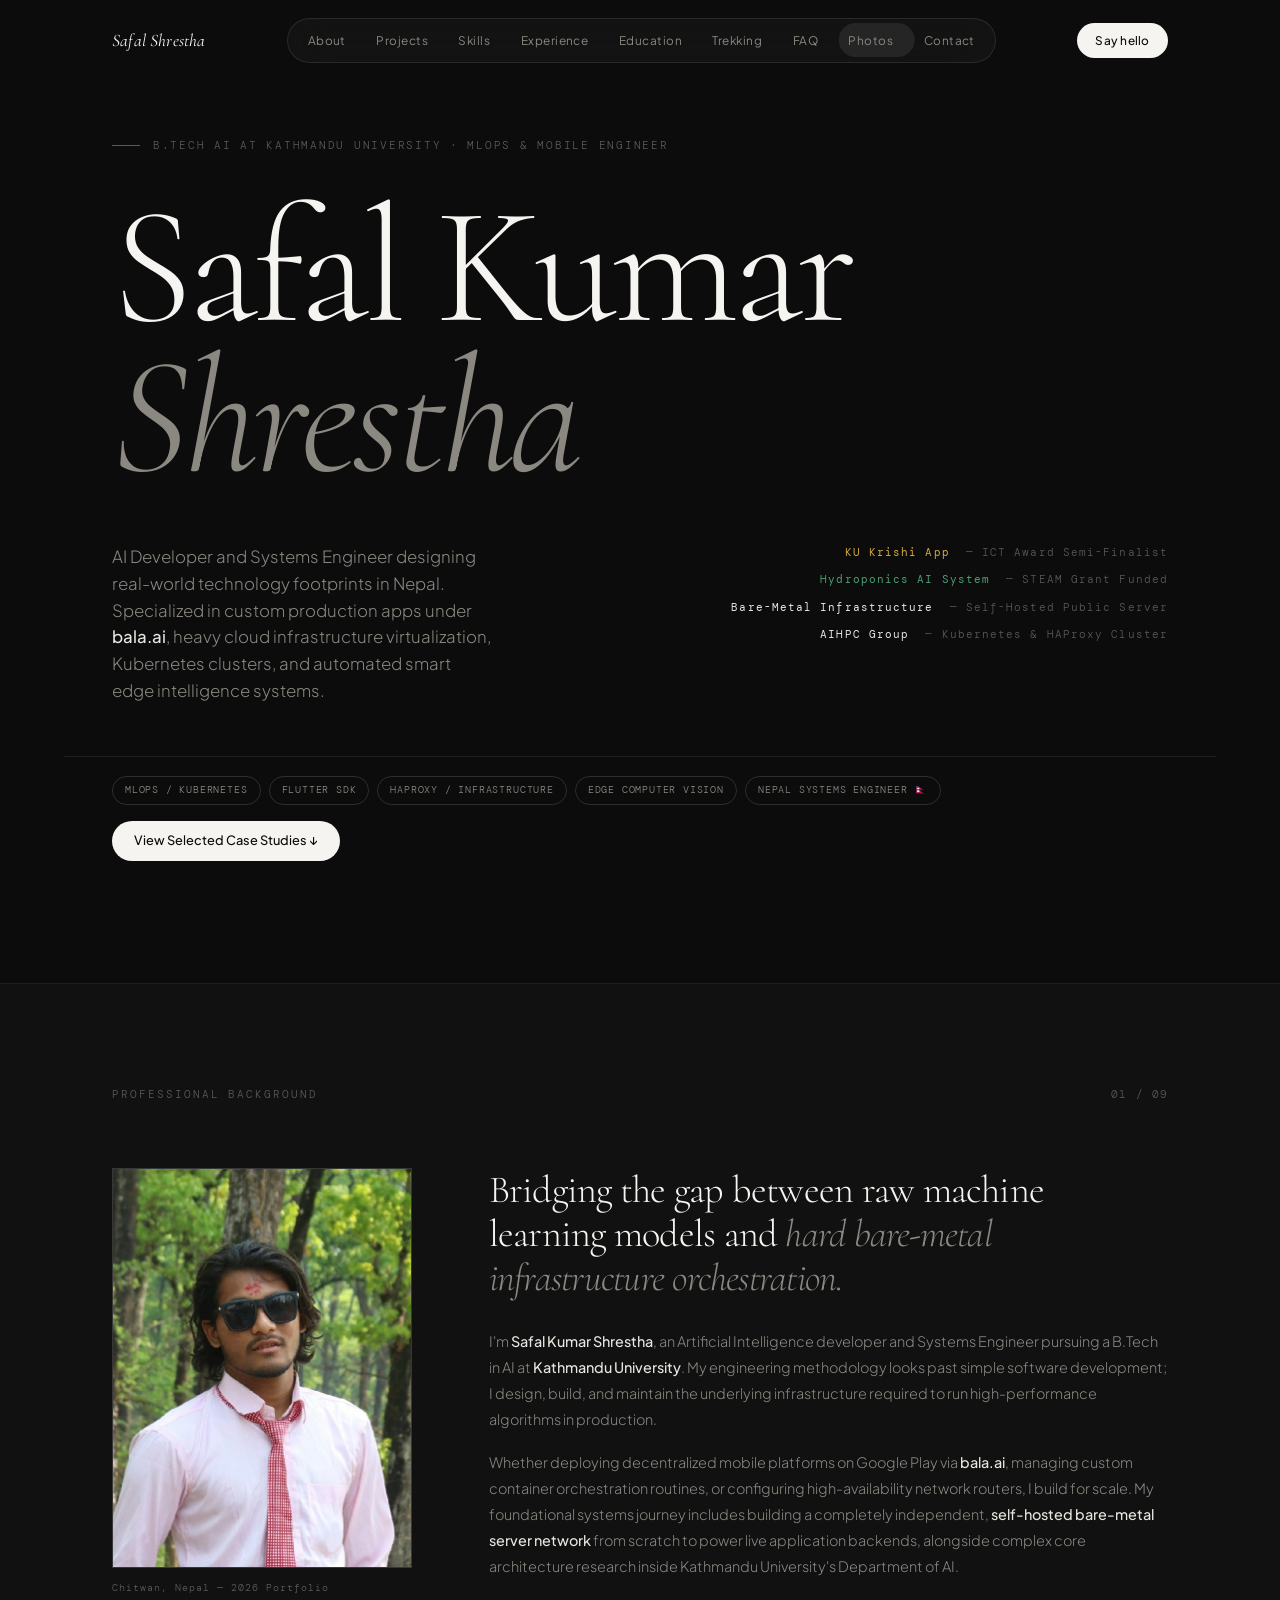
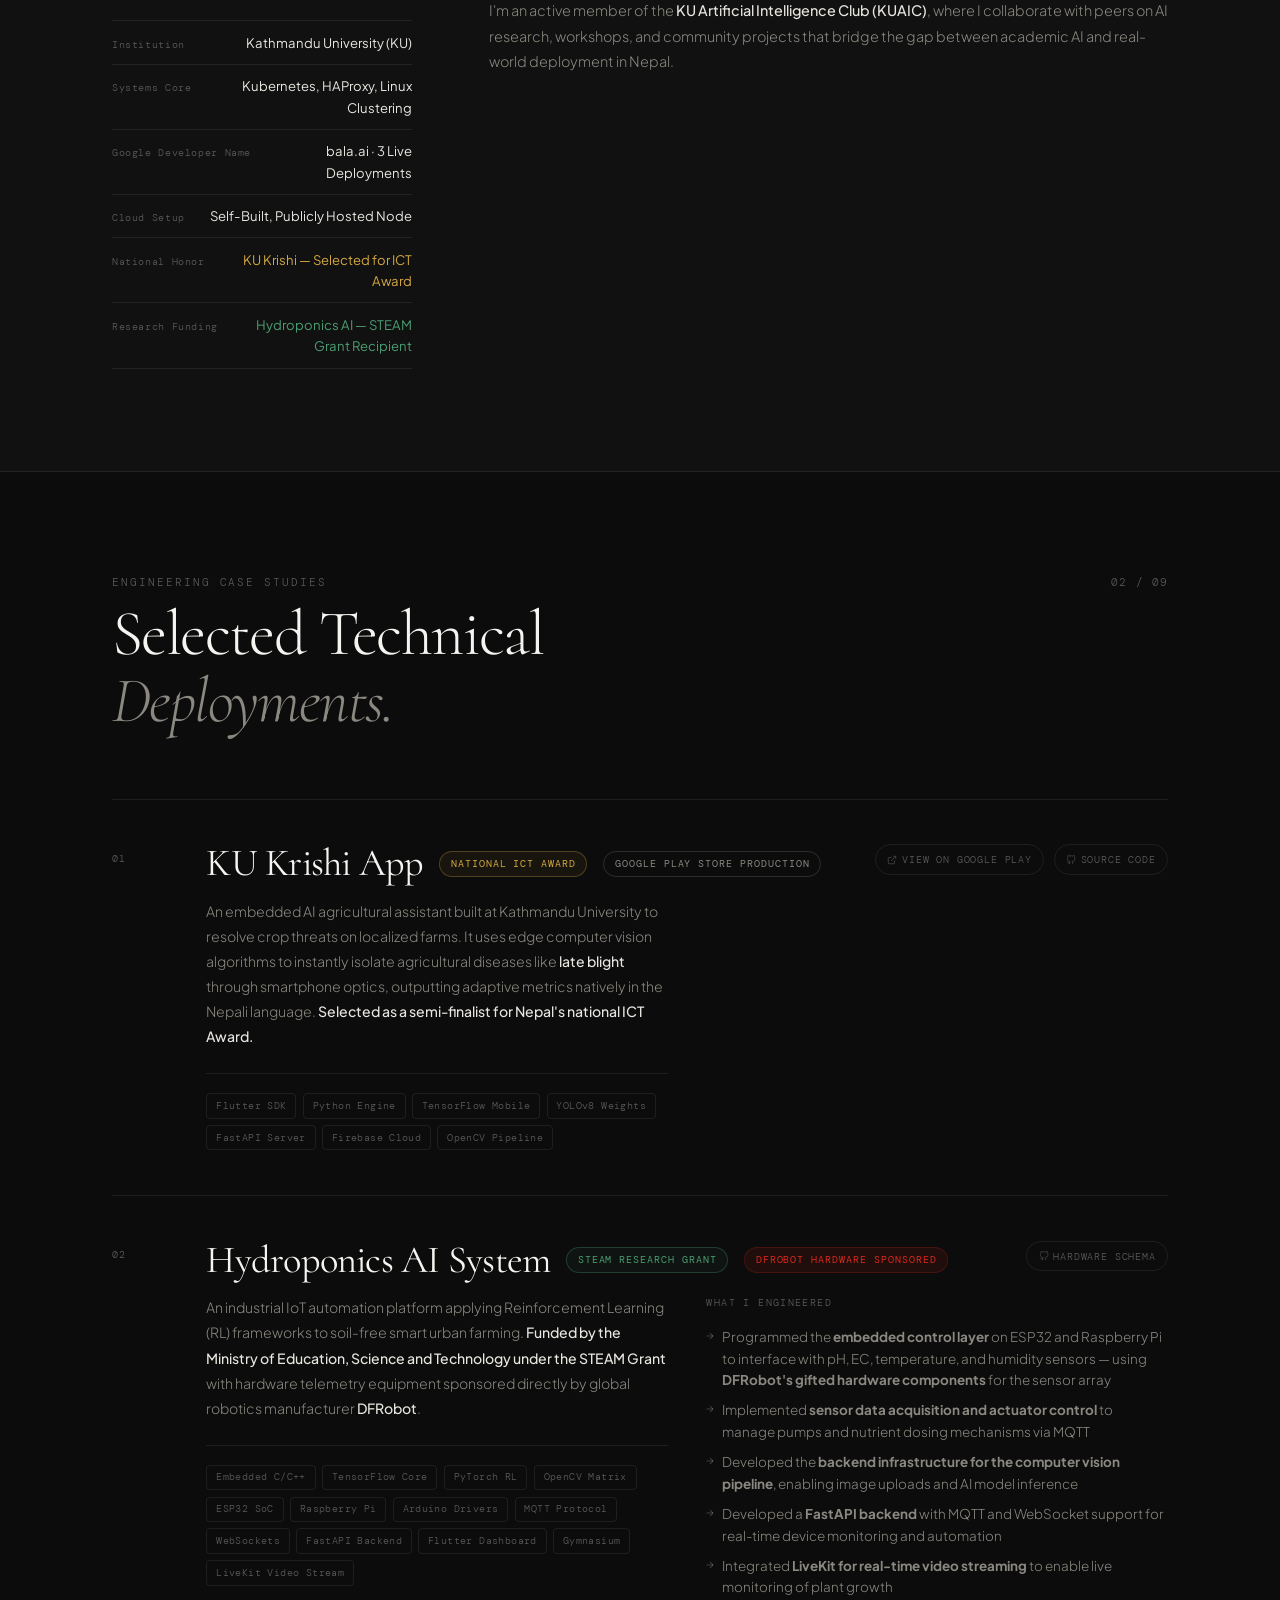
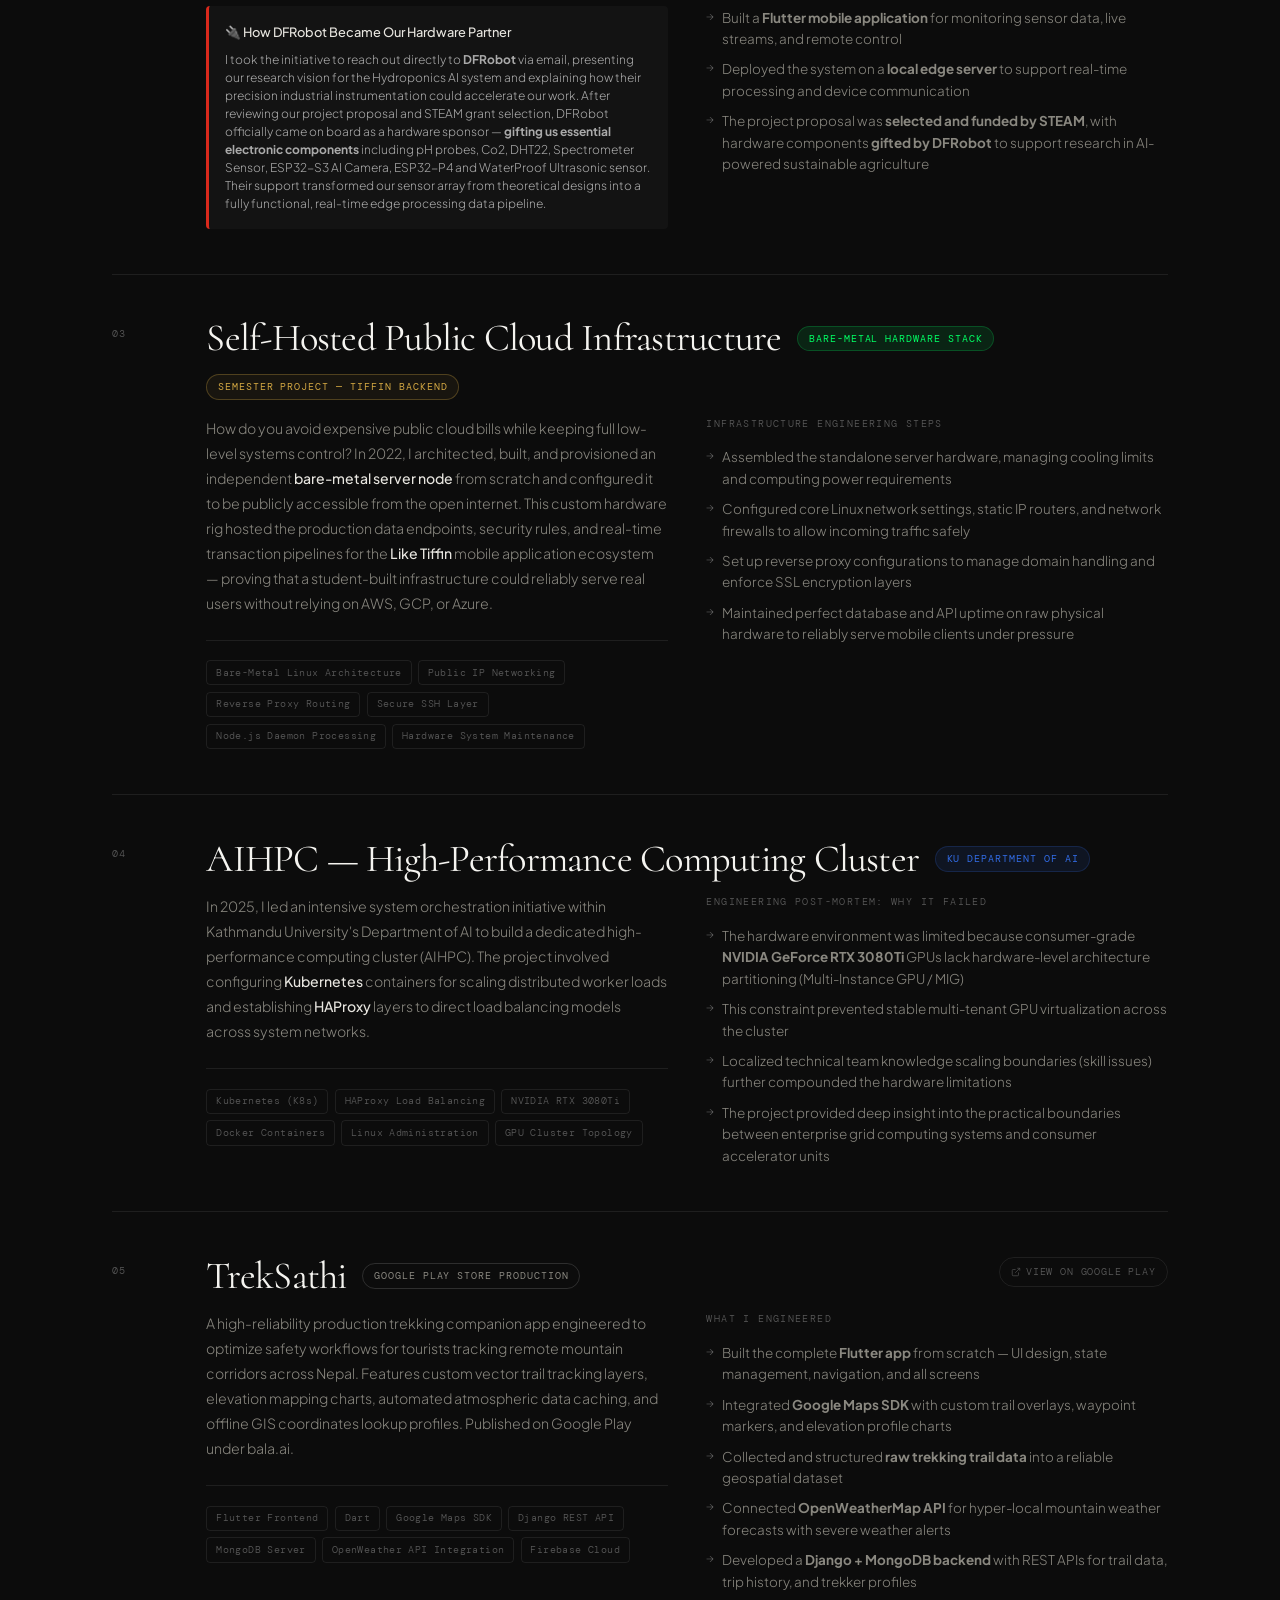
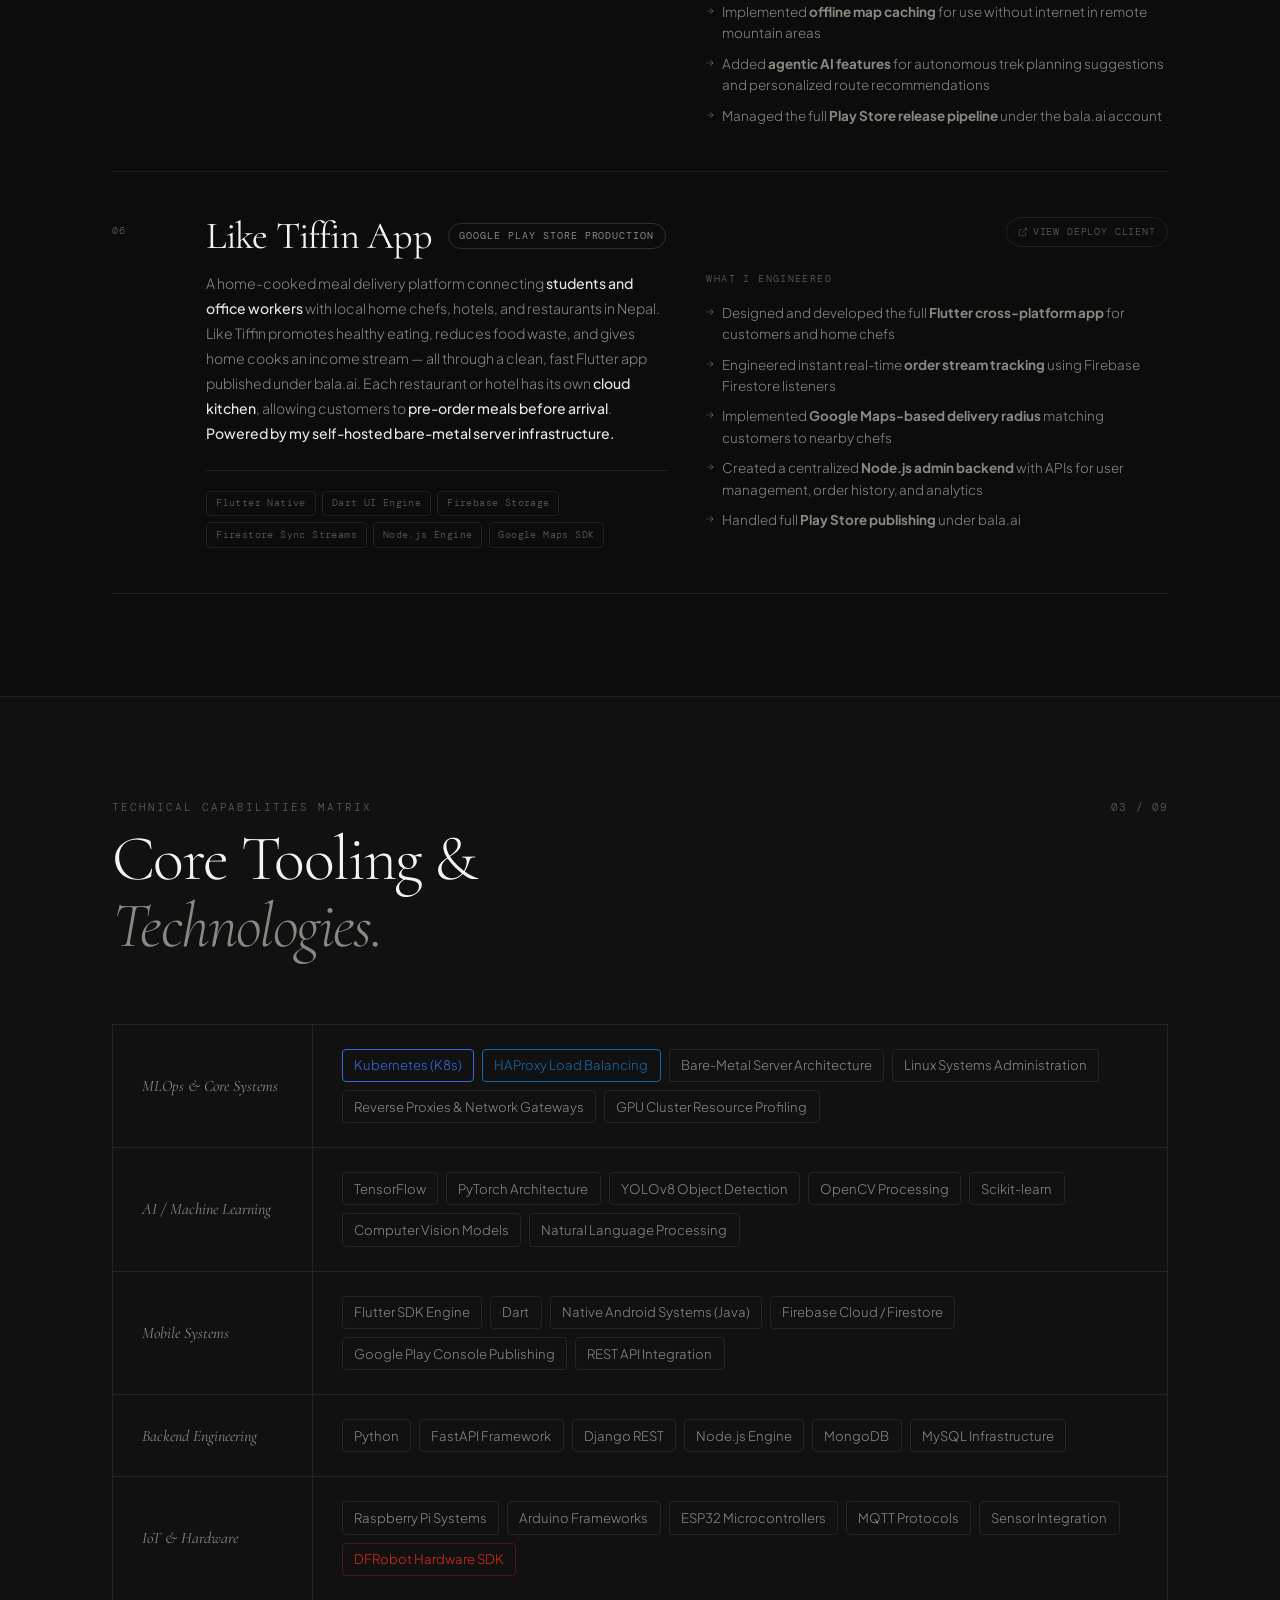
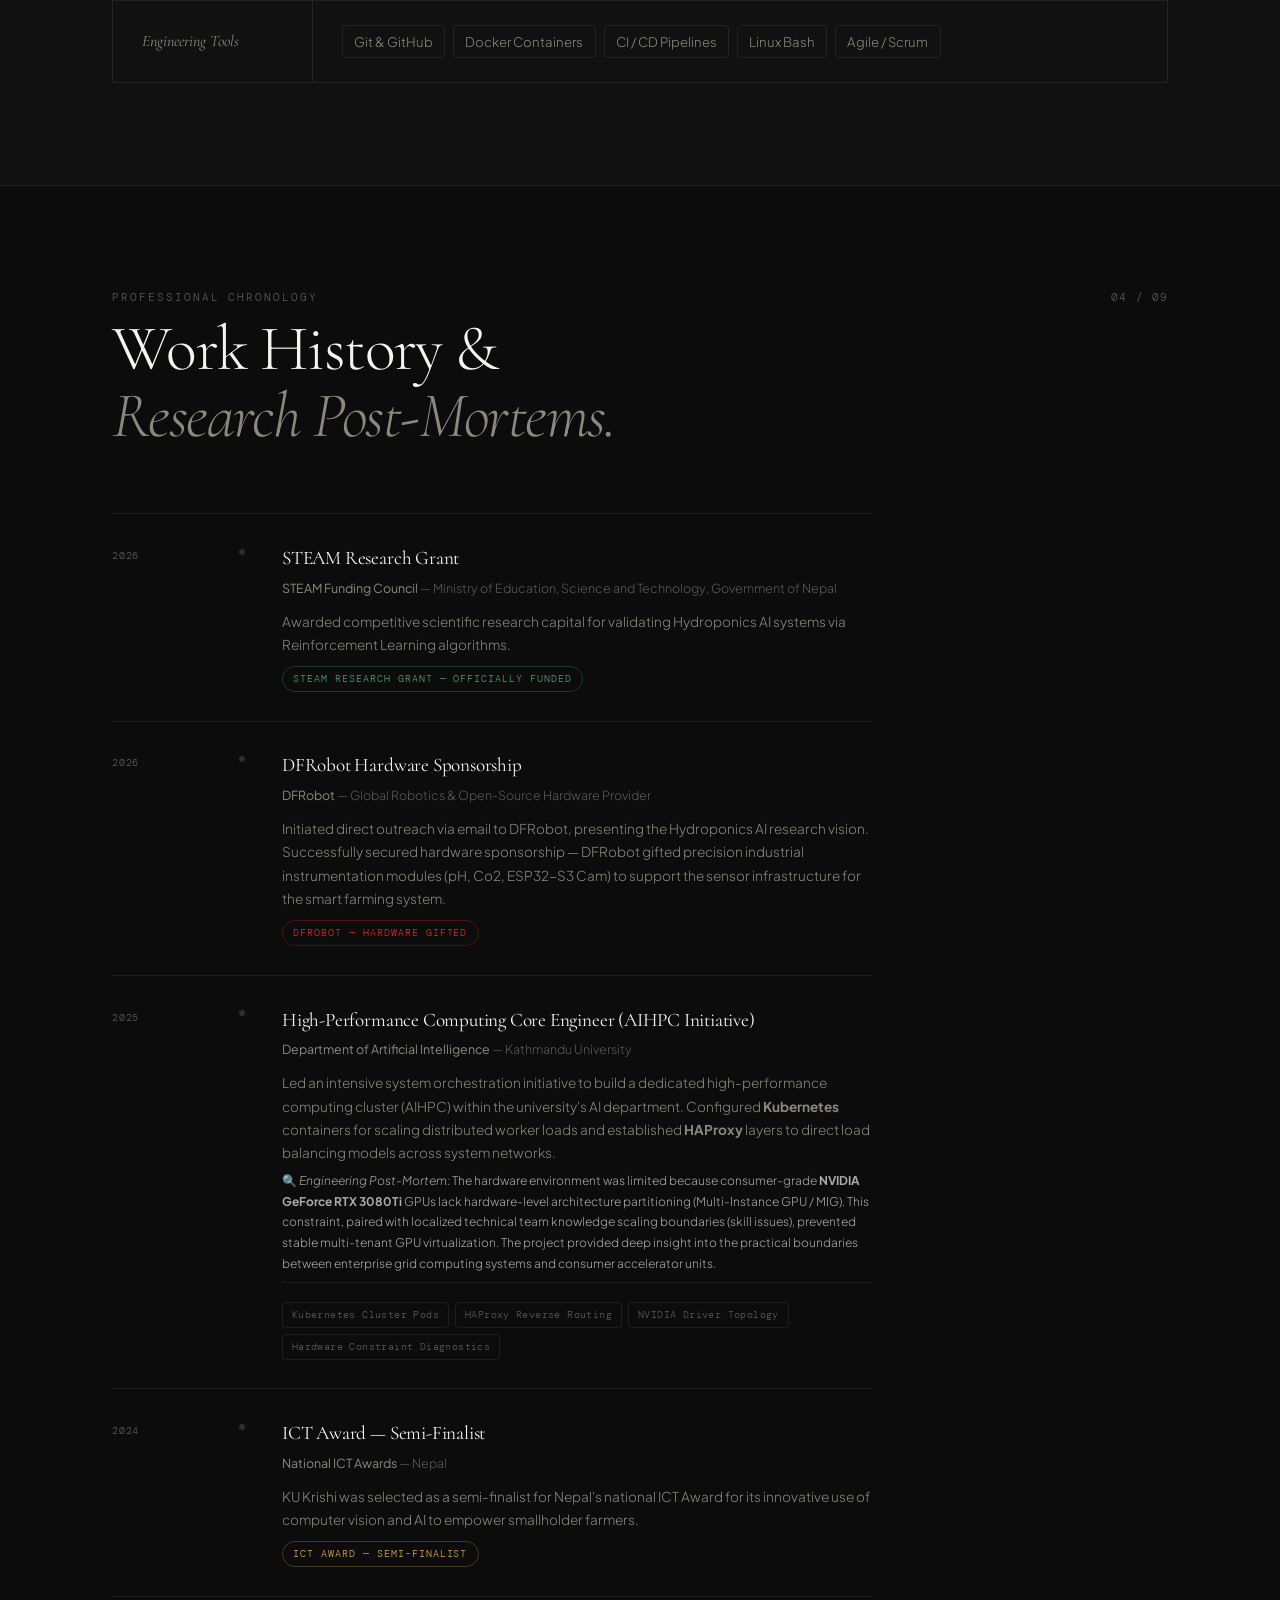
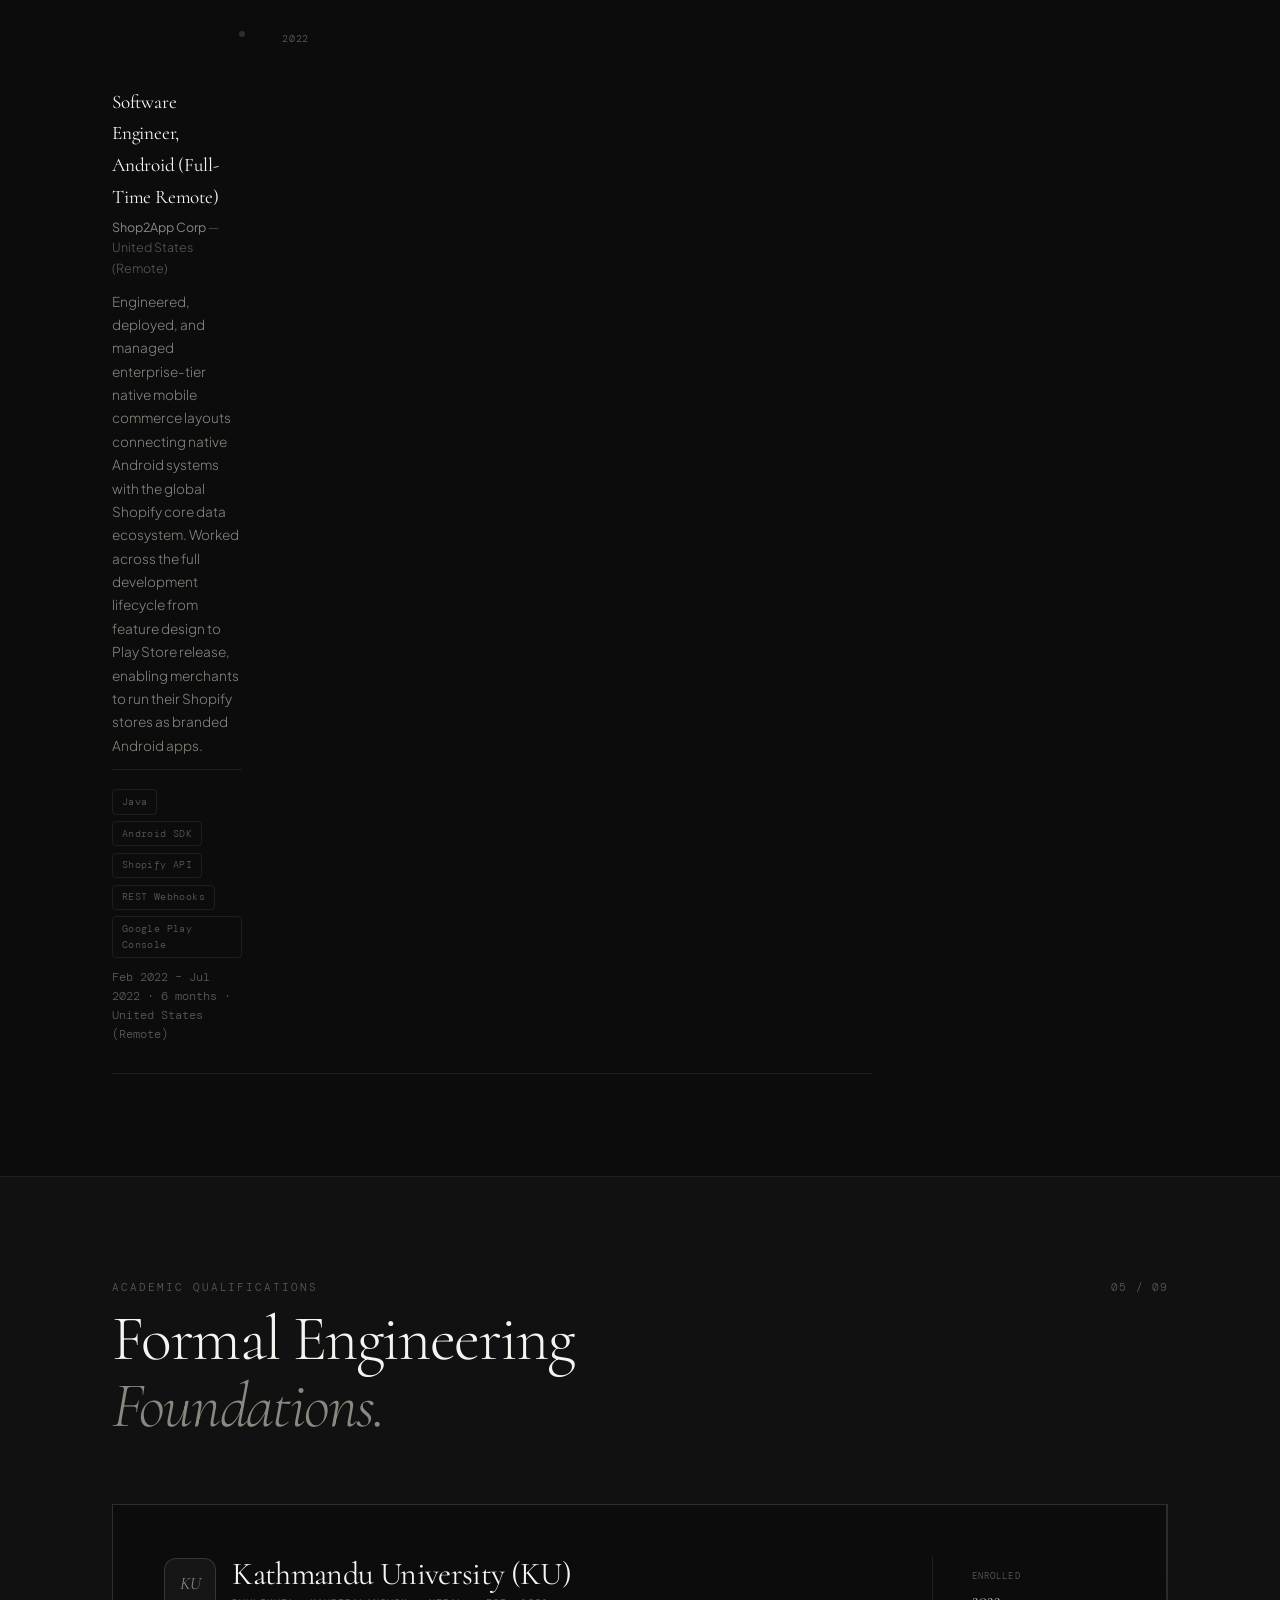
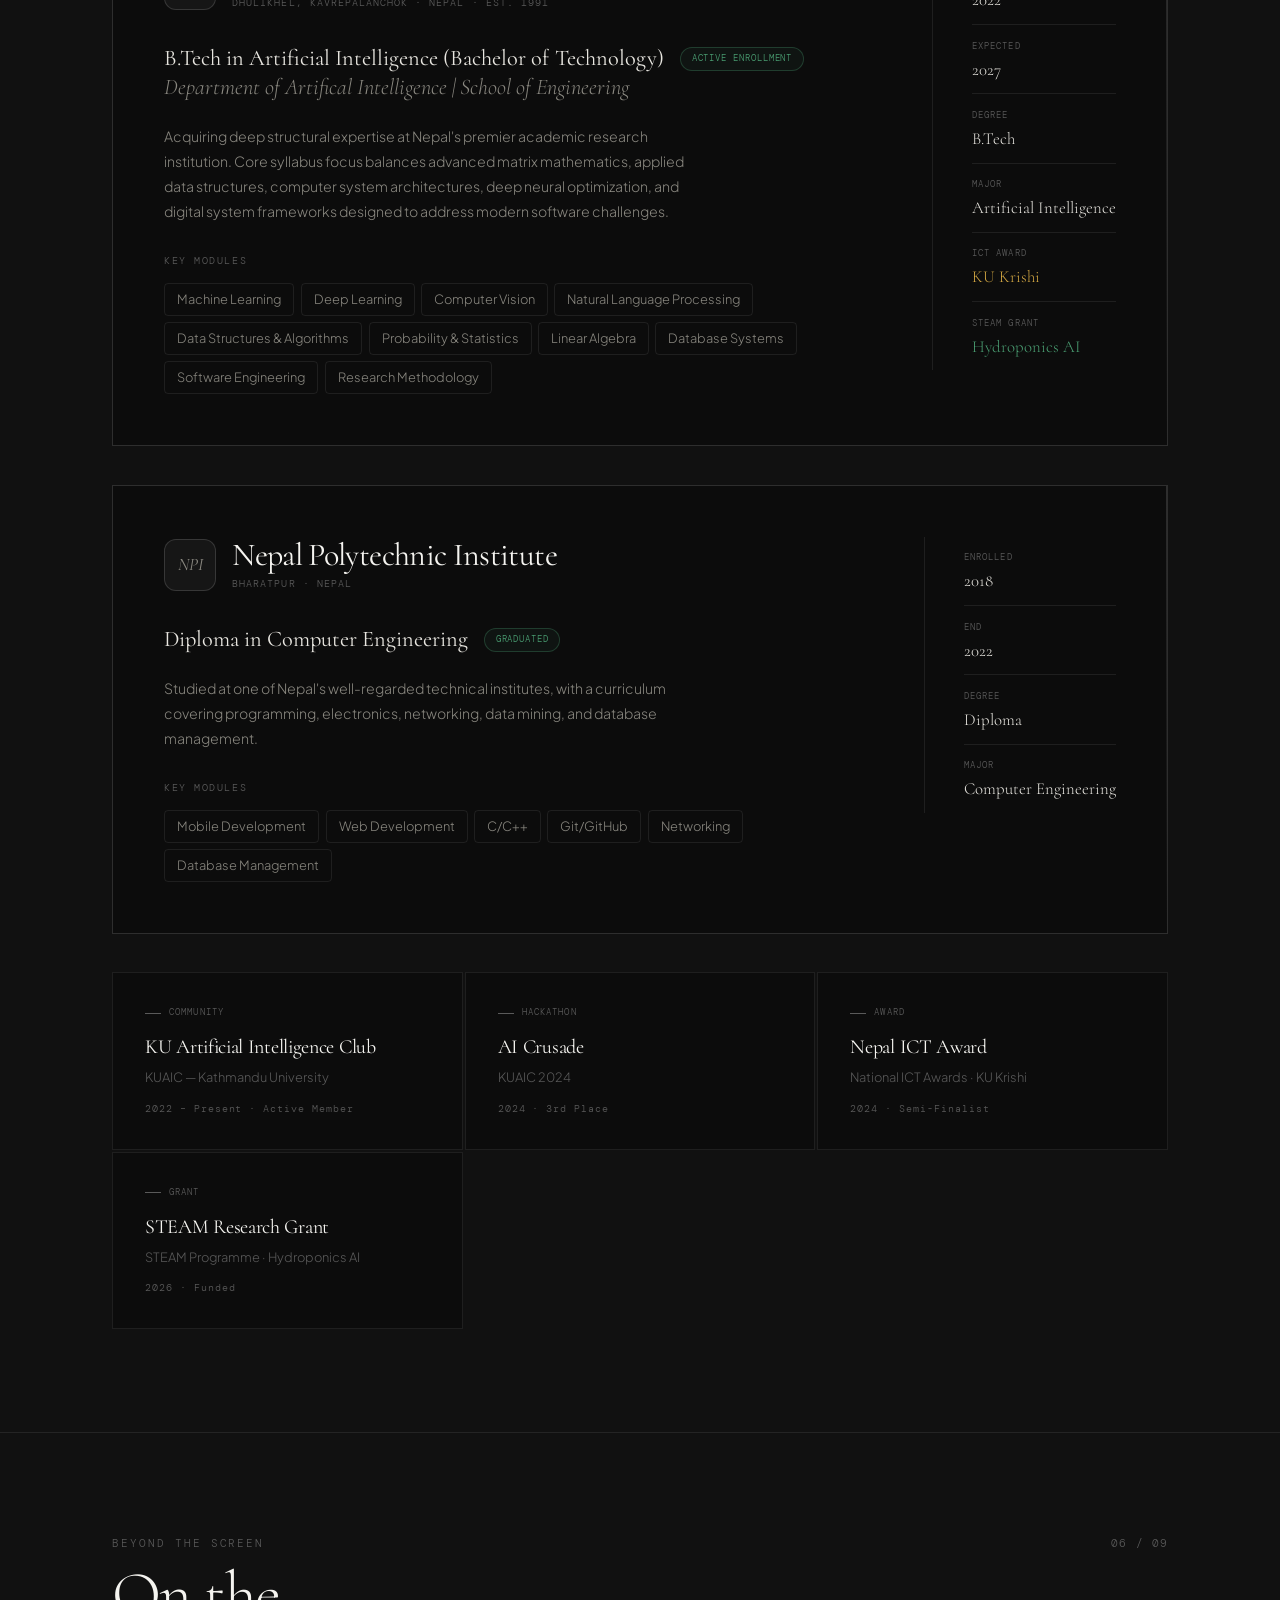
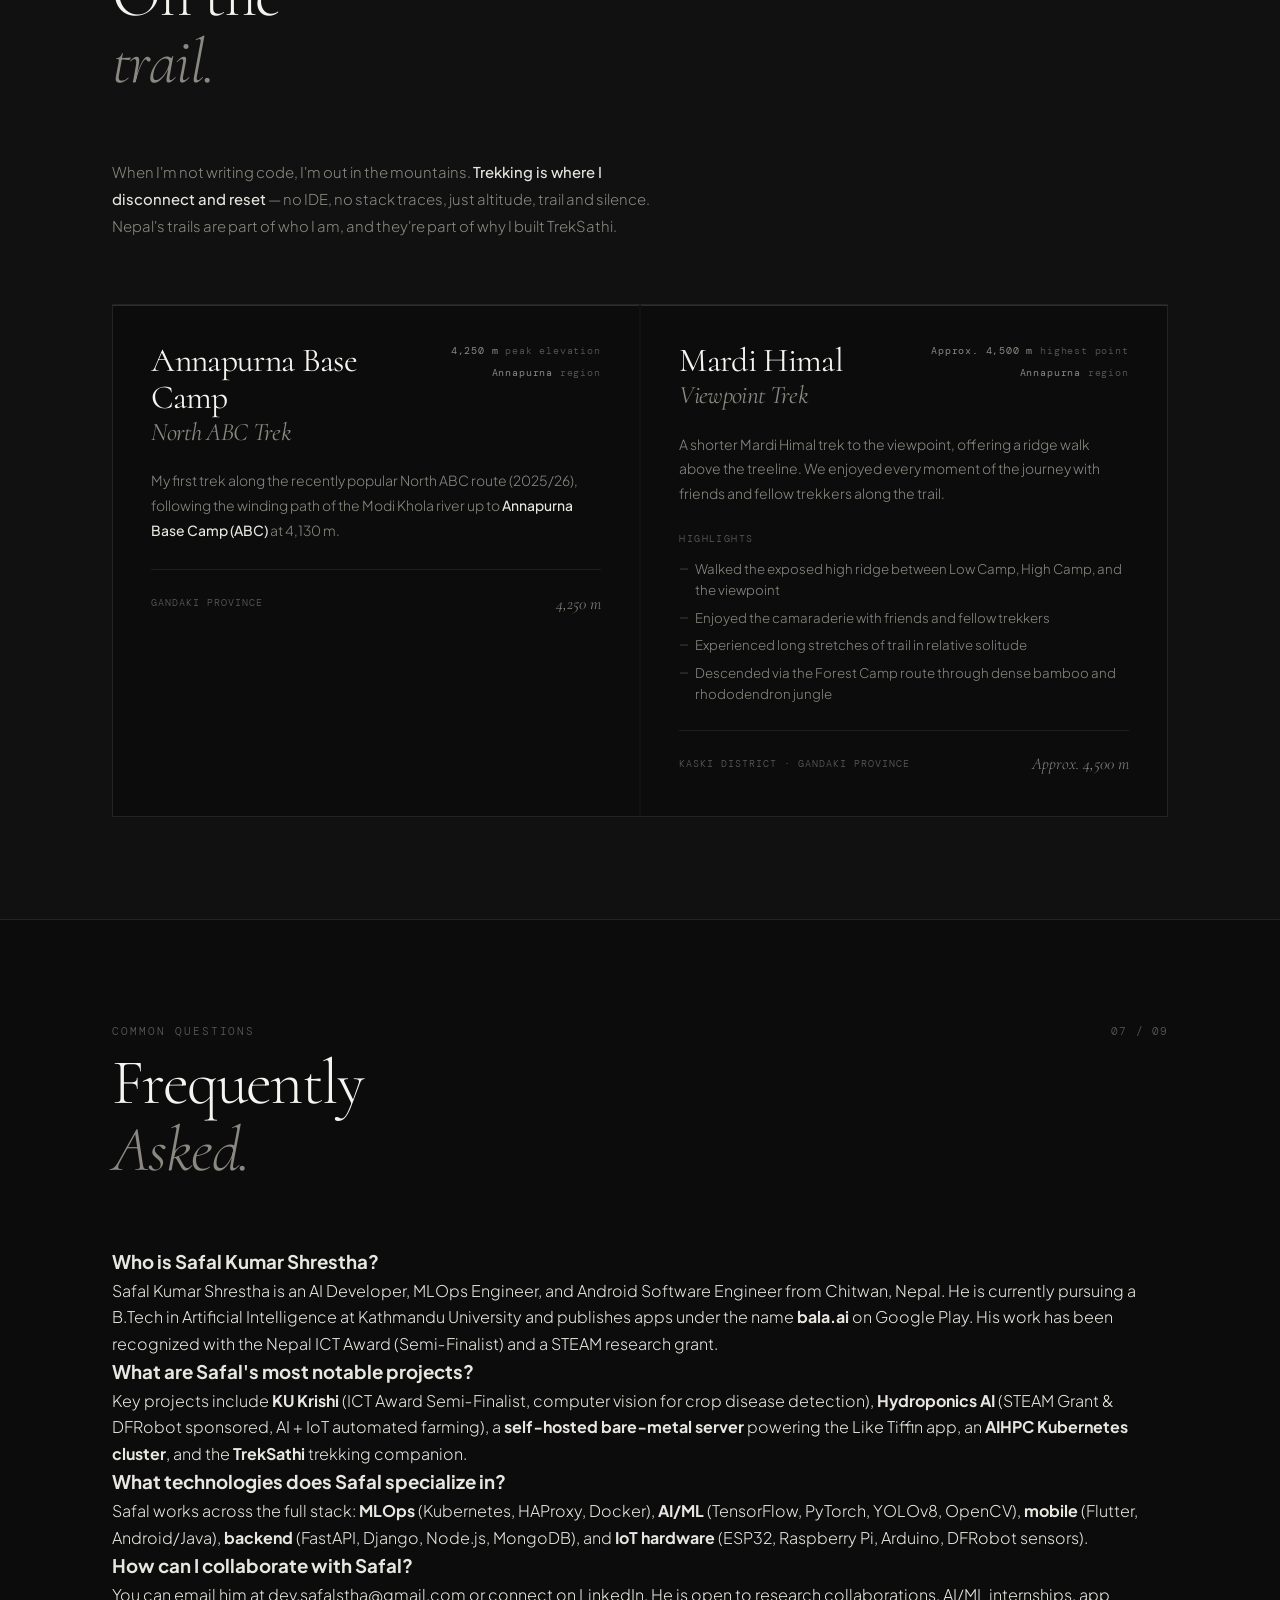
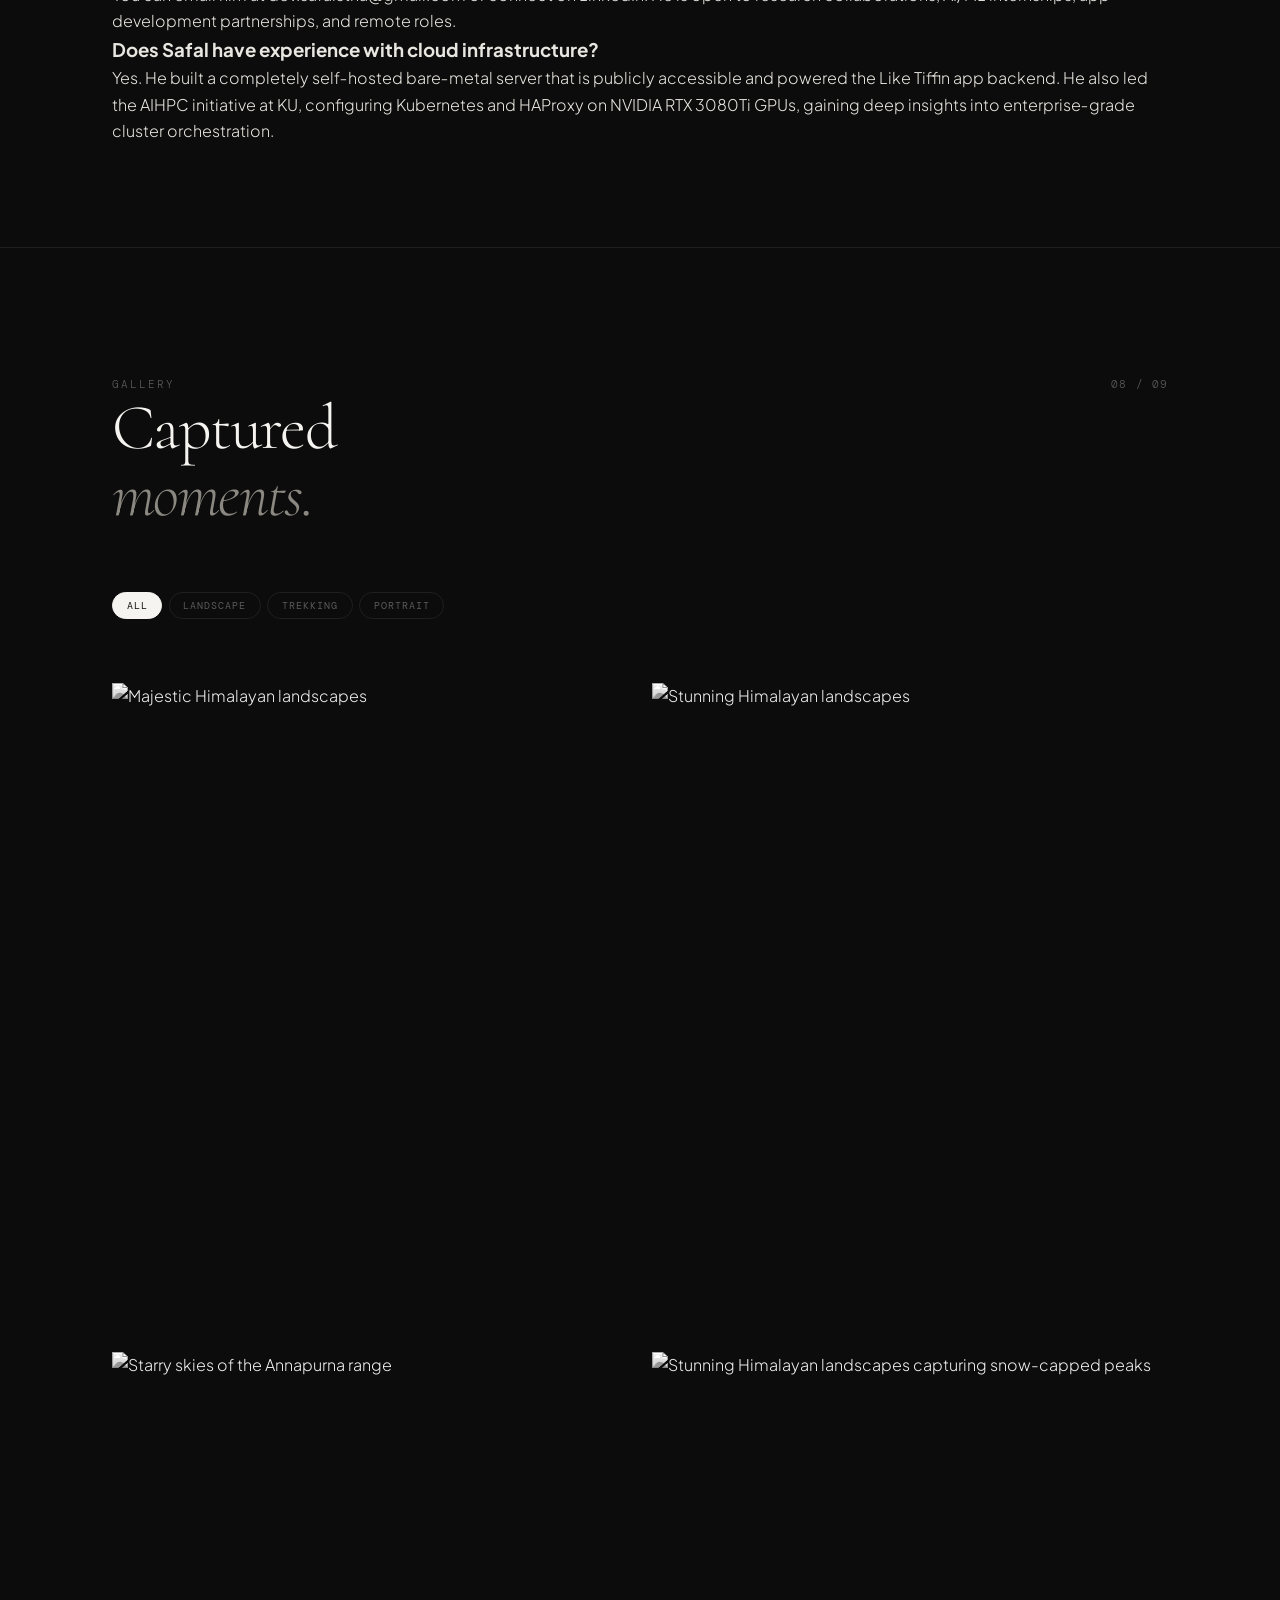
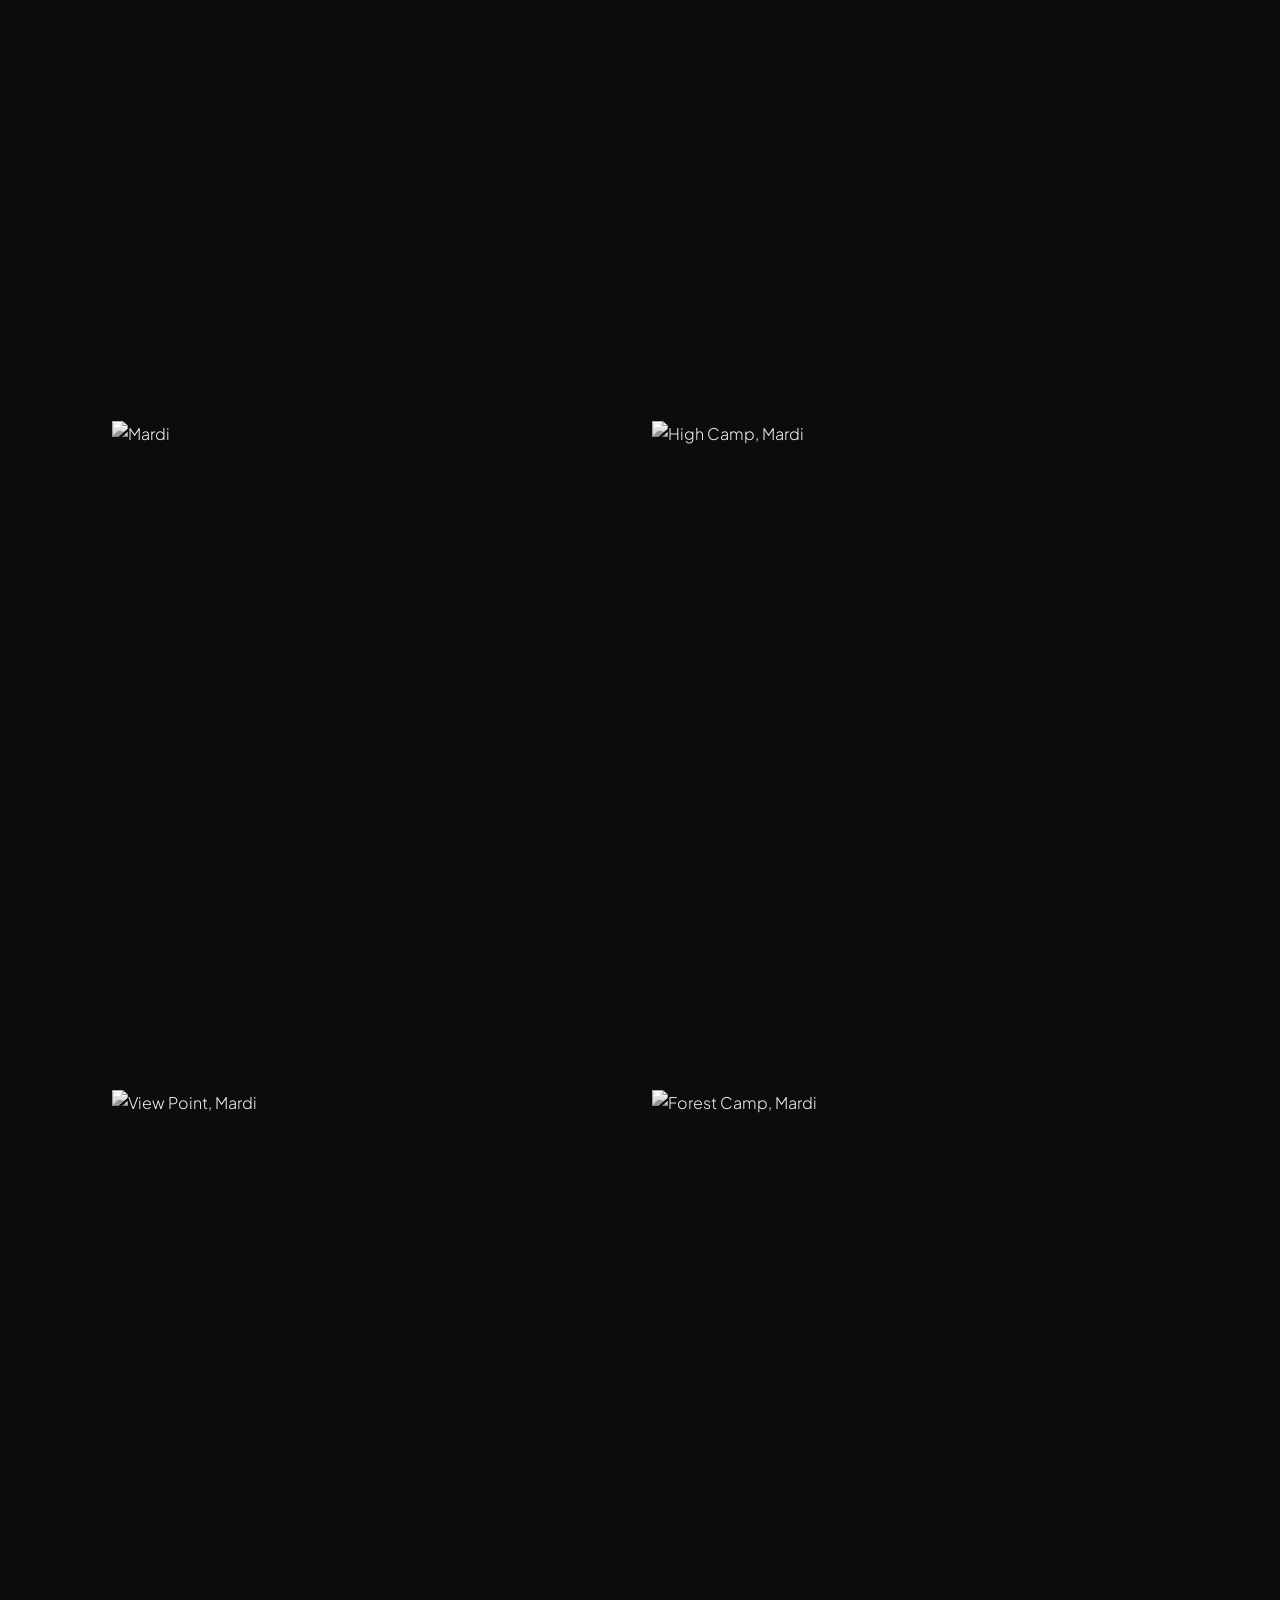
==== commit 63895b7b: "Update index.html" ====
--- a/index.html
+++ b/index.html
@@ -16,9 +16,9 @@
 <meta name="theme-color" content="#0c0c0c"/>
 <meta name="color-scheme" content="dark"/>
 <meta name="application-name" content="Safal Shrestha Portfolio"/>
-<link rel="canonical" href="https://shresthasafal.com.np/"/>
+<link rel="canonical" href="https://safalkumarshrestha.github.io/portfolio-/"/>
 <link rel="alternate" hreflang="en" href="https://shresthasafal.com.np/"/>
-<link rel="alternate" hreflang="x-default" href="https://shresthasafal.com.np/"/>
+<link rel="alternate" hreflang="x-default" href="https://safalkumarshrestha.github.io/portfolio-/"/>
 <link rel="sitemap" type="application/xml" href="/sitemap.xml"/>
 <meta property="og:type" content="profile"/>
 <meta property="og:title" content="Safal Kumar Shrestha — AI Developer & MLOps Engineer, Kathmandu"/>
@@ -26,7 +26,7 @@
 <meta property="og:url" content="https://shresthasafal.com.np/"/>
 <meta property="og:site_name" content="Safal Kumar Shrestha"/>
 <meta property="og:locale" content="en_US"/>
-<meta property="og:image" content="https://shresthasafal.com.np/og-image.jpg"/>
+<meta property="og:image" content="https://safalkumarshrestha.github.io/portfolio-/og-image.jpg"/>
 <meta property="og:image:width" content="1200"/>
 <meta property="og:image:height" content="630"/>
 <meta property="og:image:alt" content="Safal Kumar Shrestha — AI Developer from Kathmandu, Nepal"/>
@@ -35,24 +35,24 @@
 <meta name="twitter:card" content="Safal Kumar Shrestha — AI Developer & MLOps Engineer, Kathmandu Nepal"/>
 <meta name="twitter:title" content="Safal Kumar Shrestha — AI Developer & MLOps Engineer, Kathmandu Nepal"/>
 <meta name="twitter:description" content="B.Tech AI at Kathmandu University. KU Krishi (ICT Award Semi-Finalist), Hydroponics AI (STEAM Grant, DFRobot sponsored), AIHPC Kubernetes cluster, self-hosted server infrastructure. 3 apps on Google Play · bala.ai"/>
-<meta name="twitter:image" content="https://shresthasafal.com.np/og-image.jpg"/>
+<meta name="twitter:image" content="https://safalkumarshrestha.github.io/portfolio-/og-image.jpg"/>
 <meta name="twitter:image:alt" content="Safal Kumar Shrestha — AI Developer from Kathmandu, Nepal"/>
-
-<!-- SEO + AEO Structured Data -->
+<meta name="google-site-verification" content="gBxnHzqnFvH74Yls8sp2xXUwVWkb8UrnXbEdp6Fs4no" />
+
 <script type="application/ld+json">
 {
   "@context": "https://schema.org",
   "@graph": [
     {
       "@type": "Person",
-      "@id": "https://shresthasafal.com.np/#person",
+      "@id": "https://safalkumarshrestha.github.io/portfolio-/",
       "name": "Safal Kumar Shrestha",
       "givenName": "Safal Kumar",
       "familyName": "Shrestha",
-      "url": "https://shresthasafal.com.np",
+      "url": "https://safalkumarshrestha.github.io/portfolio-/",
       "image": {
         "@type": "ImageObject",
-        "url": "https://shresthasafal.com.np/photo.jpg",
+        "url": "https://safalkumarshrestha.github.io/portfolio-/",
         "width": 800,
         "height": 800
       },
@@ -93,14 +93,14 @@
     },
     {
       "@type": "WebSite",
-      "@id": "https://shresthasafal.com.np/#website",
-      "url": "https://shresthasafal.com.np/",
+      "@id": "https://safalkumarshrestha.github.io/portfolio-/",
+      "url": "https://safalkumarshrestha.github.io/portfolio-/",
       "name": "Safal Kumar Shrestha Portfolio",
       "description": "Official portfolio of Safal Kumar Shrestha – AI Developer, MLOps Engineer and Android App Builder from Kathmandu, Nepal.",
       "publisher": {"@id": "https://shresthasafal.com.np/#person"},
       "potentialAction": {
         "@type": "SearchAction",
-        "target": "https://shresthasafal.com.np/?s={search_term_string}",
+        "target": "https://safalkumarshrestha.github.io/portfolio-/",
         "query-input": "required name=search_term_string"
       }
     },
@@ -109,9 +109,9 @@
       "@id": "https://shresthasafal.com.np/#organization",
       "name": "bala.ai",
       "url": "https://play.google.com/store/apps/dev?id=4938488984635860791",
-      "logo": "https://shresthasafal.com.np/icon/logo.png",
+      "logo": "https://safalkumarshrestha.github.io/portfolio-/icon/logo.png",
       "description": "Independent app development label by Safal Kumar Shrestha, with 3 live apps on Google Play.",
-      "founder": {"@id": "https://shresthasafal.com.np/#person"}
+      "founder": {"@id": "https://safalkumarshrestha.github.io/portfolio-/"
     },
     {
       "@type": "BreadcrumbList",
@@ -836,28 +836,46 @@
       </div>
 
       <div class="tl-item" itemprop="hasOfferCatalog" itemscope itemtype="https://schema.org/JobPosting">
-        <div class="tl-date"><time datetime="2022">2022</time></div>
-        <div class="tl-dot" aria-hidden="true"></div>
-        <div class="tl-body">
-          <h3 class="tl-role" itemprop="title">Software Engineer, Android (Full-Time Remote)</h3>
-          <p class="tl-org">
-            <strong itemprop="hiringOrganization">Shop2App Corp</strong> — United States (Remote)
-          </p>
-          <p class="tl-desc" itemprop="description">
-            Engineered, deployed, and managed enterprise-tier native mobile commerce layouts connecting native Android systems with the global Shopify core data ecosystem. Worked across the full development lifecycle from feature design to Play Store release, enabling merchants to run their Shopify stores as branded Android apps.
-          </p>
-          <div class="proj-stack-row" style="margin-top:.75rem">
-            <span class="stack-chip">Java</span>
-            <span class="stack-chip">Android SDK</span>
-            <span class="stack-chip">Shopify API</span>
-            <span class="stack-chip">REST Webhooks</span>
-            <span class="stack-chip">Google Play Console</span>
-          </div>
-          <p style="margin-top:.6rem;font-size:.72rem;color:var(--dim,#888);font-family:var(--mono)">
-            Feb 2022 – Jul 2022 · 6 months · United States (Remote)
-          </p>
-        </div>
-      </div>
+  
+  <!-- 1. CRITICAL FIX: Add datePosted (YYYY-MM-DD format) -->
+  <meta itemprop="datePosted" content="2022-02-01" />
+
+  <!-- 2. CRITICAL FIX: Remote Job Location Markup -->
+  <meta itemprop="jobLocationType" content="TELECOMMUTE" />
+  <span itemprop="applicantLocationRequirements" itemscope itemtype="https://schema.org/Country">
+    <meta itemprop="name" content="US" />
+  </span>
+
+  <!-- 3. WARNING FIX: Add Employment Type -->
+  <meta itemprop="employmentType" content="FULL_TIME" />
+
+  <div class="tl-date"><time datetime="2022">2022</time></div>
+  <div class="tl-dot" aria-hidden="true"></div>
+  <div class="tl-body">
+    <h3 class="tl-role" itemprop="title">Software Engineer, Android (Full-Time Remote)</h3>
+    <p class="tl-org">
+      
+      <!-- 4. STRUCTURAL FIX: Wrap hiringOrganization in an Organization schema -->
+      <span itemprop="hiringOrganization" itemscope itemtype="https://schema.org/Organization">
+        <strong itemprop="name">Shop2App Corp</strong>
+      </span> — United States (Remote)
+      
+    </p>
+    <p class="tl-desc" itemprop="description">
+      Engineered, deployed, and managed enterprise-tier native mobile commerce layouts connecting native Android systems with the global Shopify core data ecosystem. Worked across the full development lifecycle from feature design to Play Store release, enabling merchants to run their Shopify stores as branded Android apps.
+    </p>
+    <div class="proj-stack-row" style="margin-top:.75rem">
+      <span class="stack-chip">Java</span>
+      <span class="stack-chip">Android SDK</span>
+      <span class="stack-chip">Shopify API</span>
+      <span class="stack-chip">REST Webhooks</span>
+      <span class="stack-chip">Google Play Console</span>
+    </div>
+    <p style="margin-top:.6rem;font-size:.72rem;color:var(--dim,#888);font-family:var(--mono)">
+      Feb 2022 – Jul 2022 · 6 months · United States (Remote)
+    </p>
+  </div>
+</div>
 
     </div>
   </div>
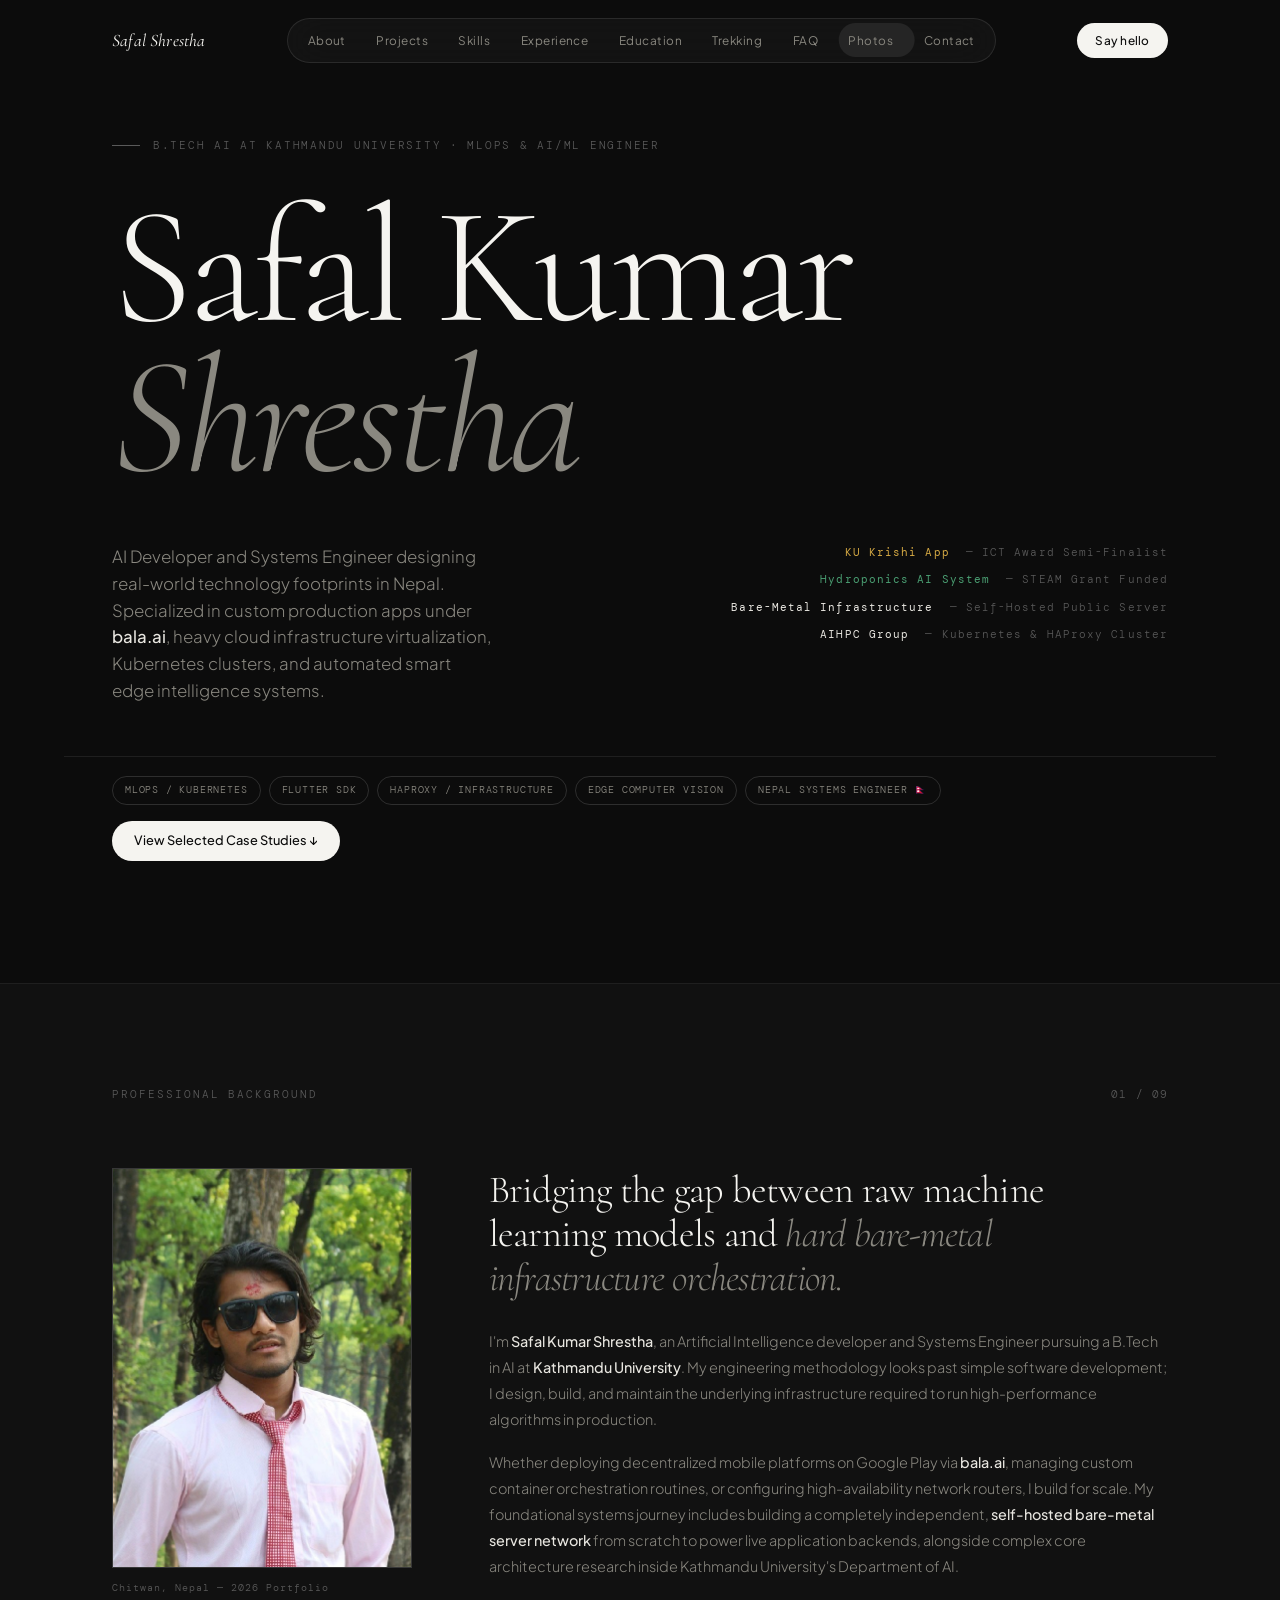
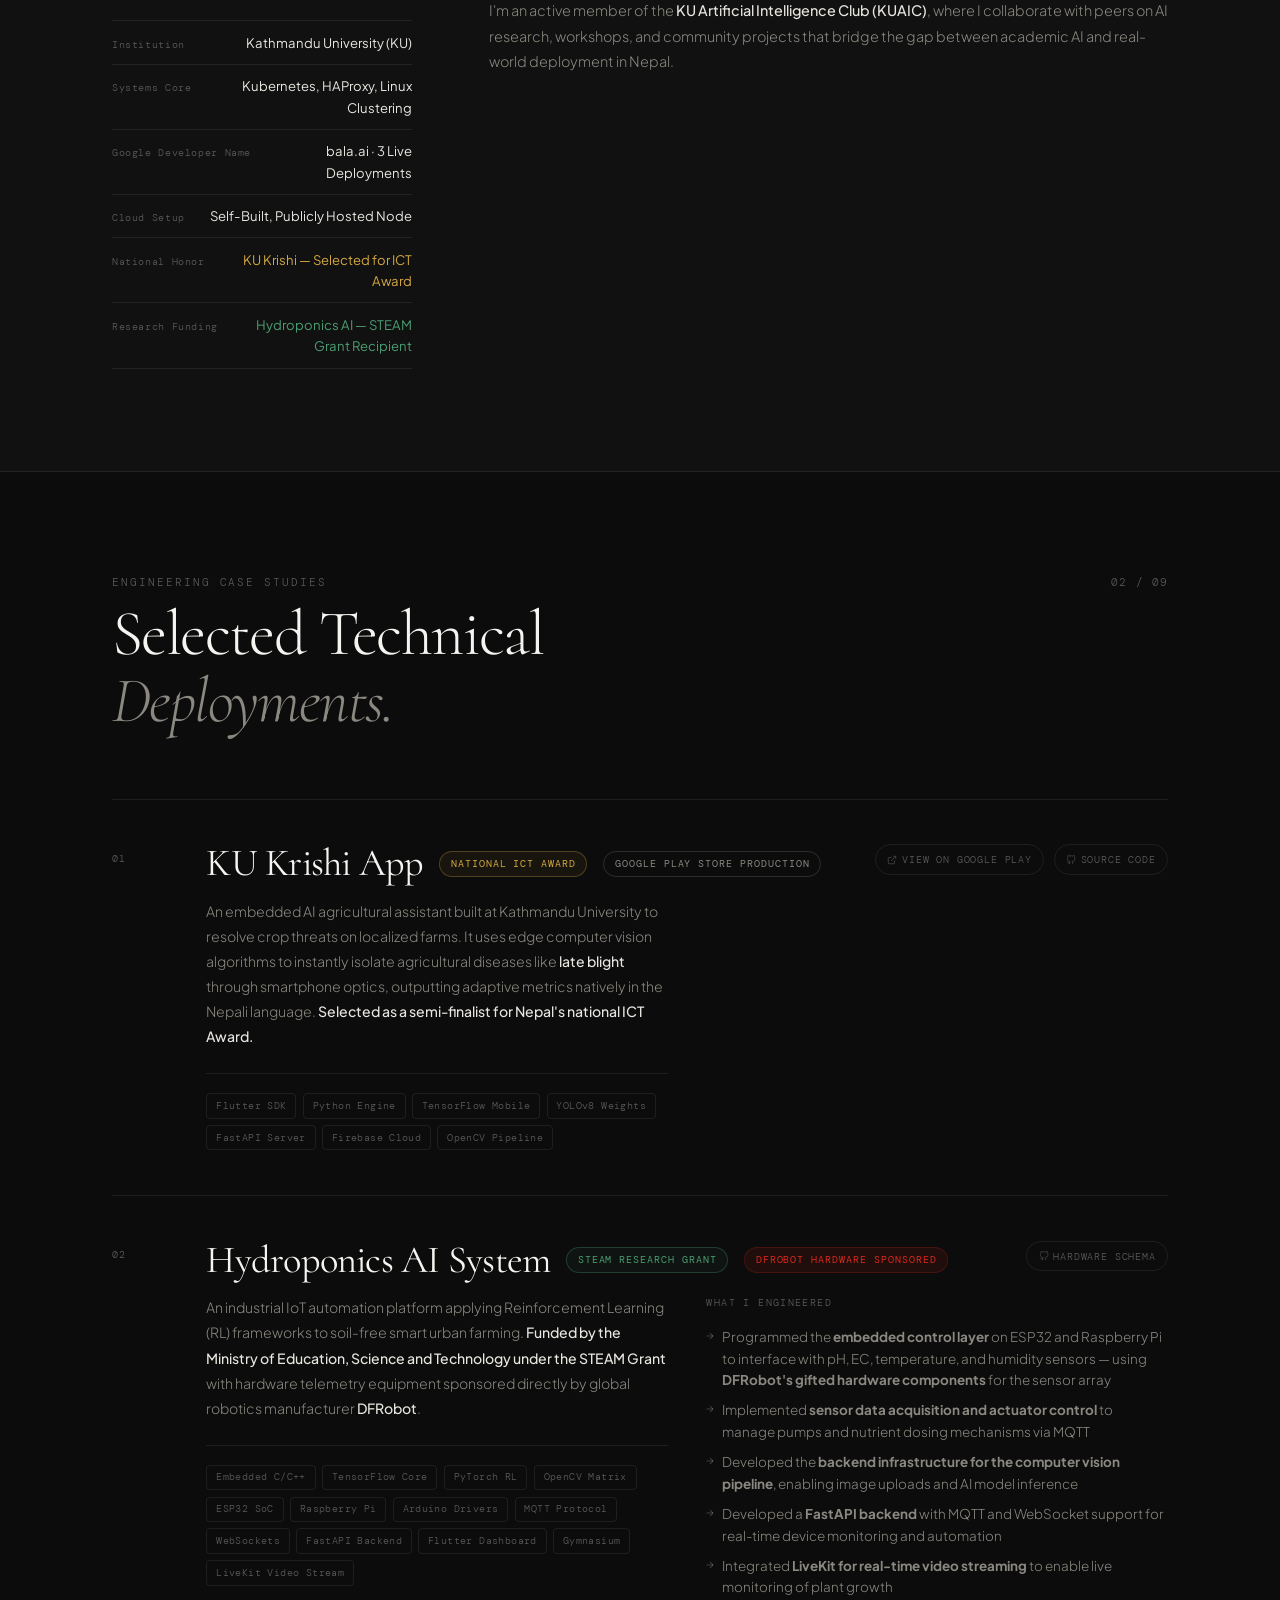
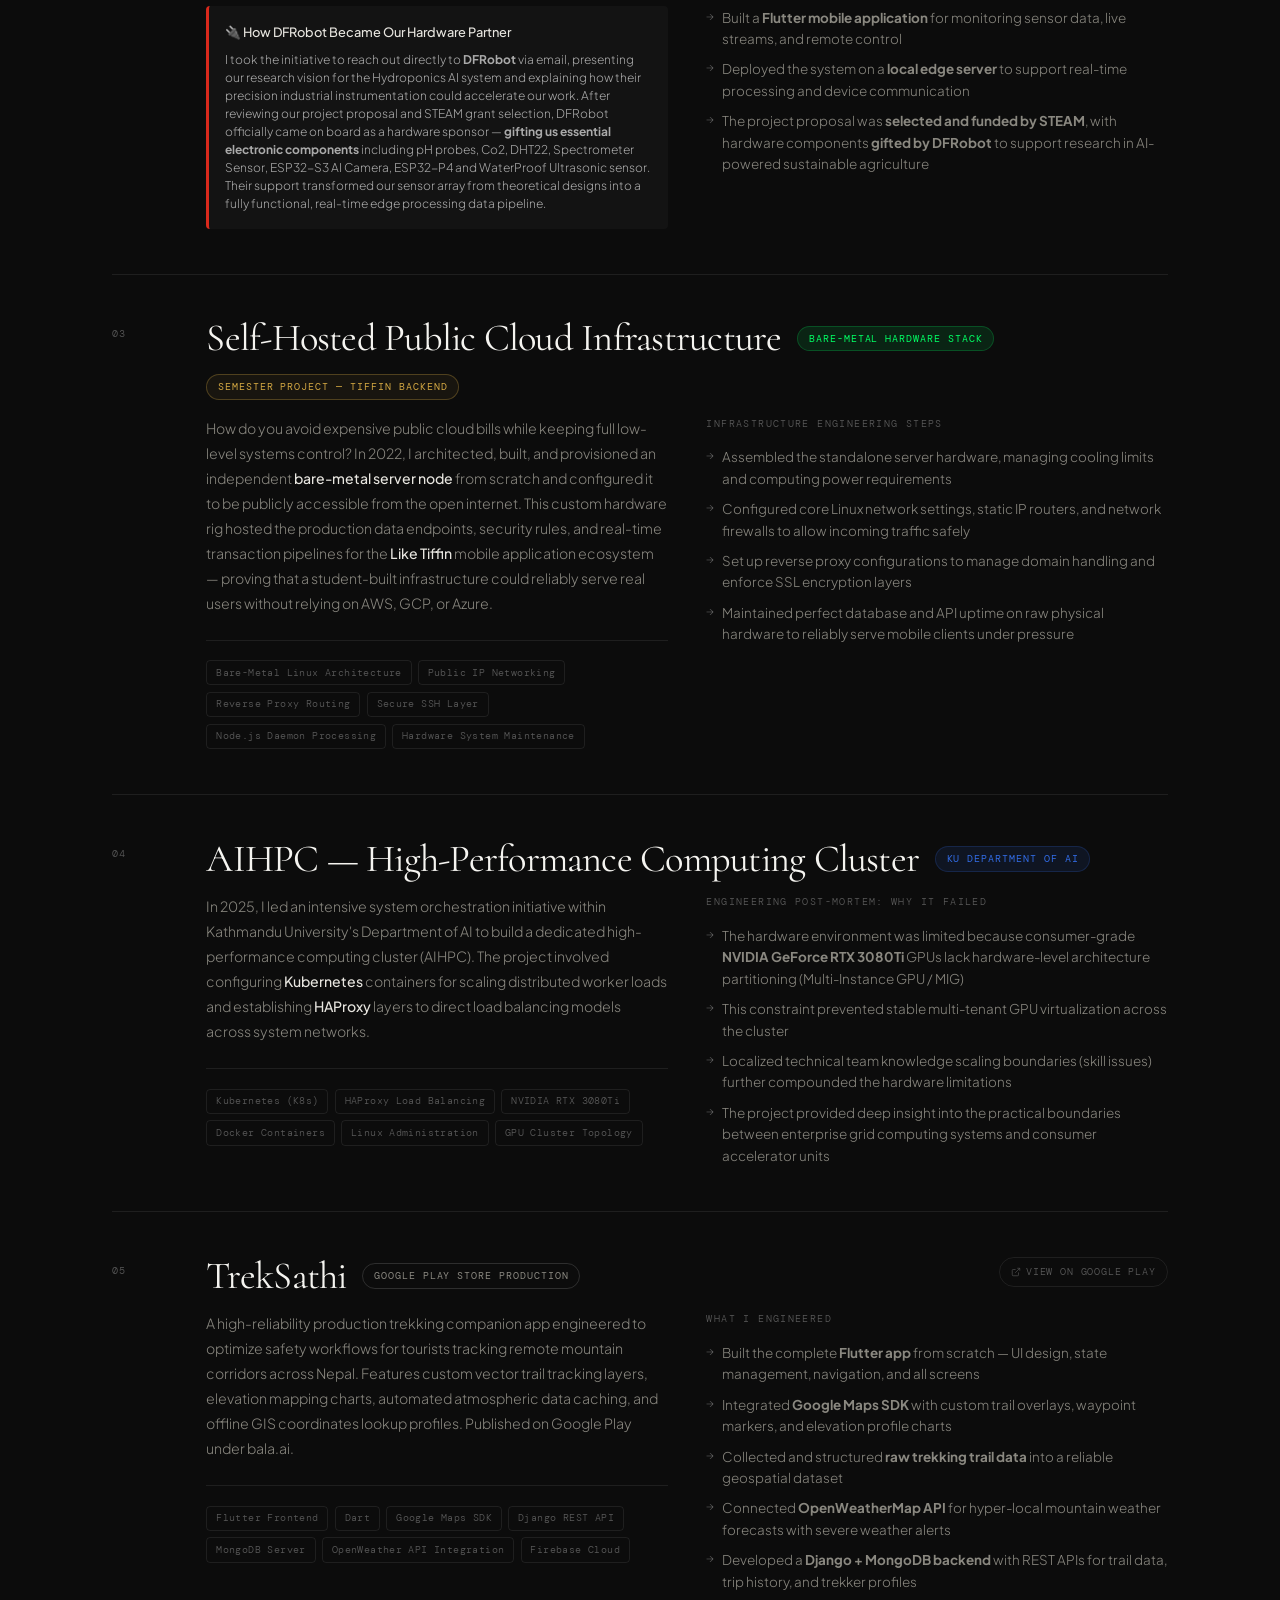
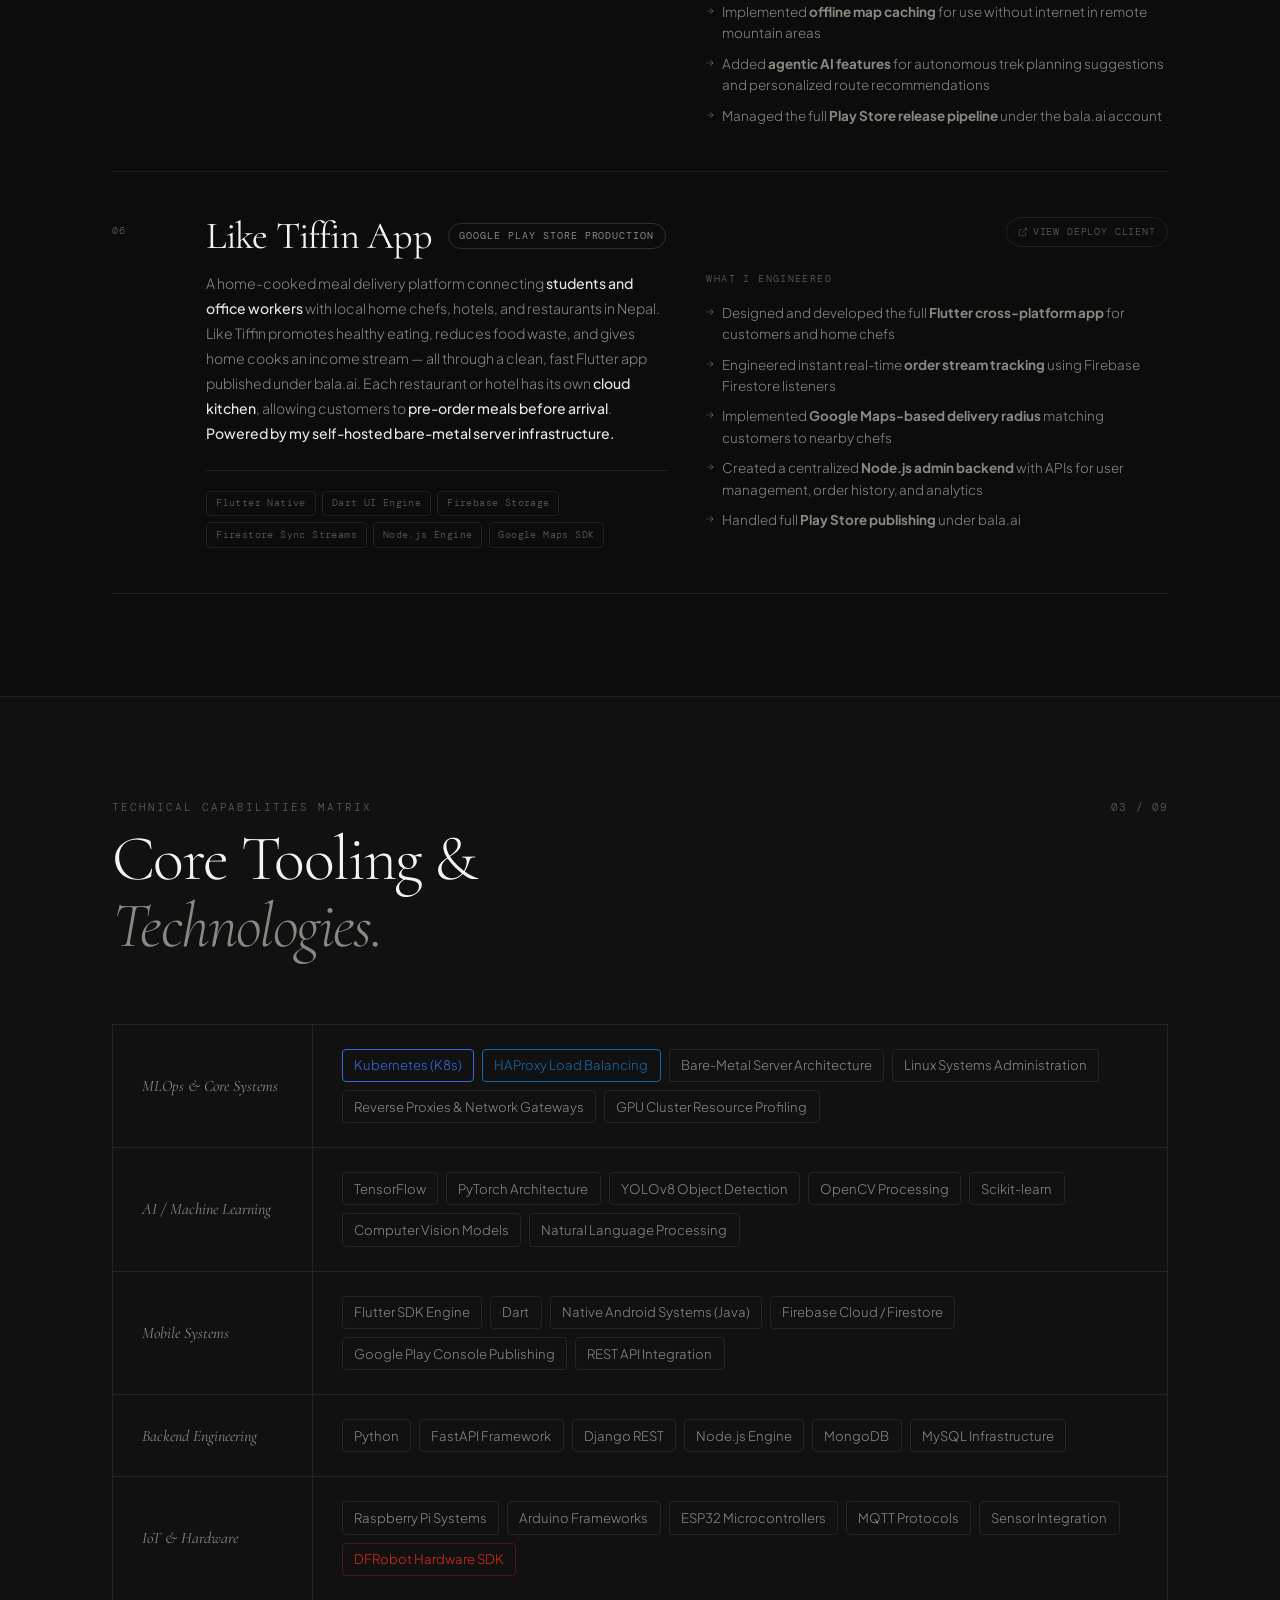
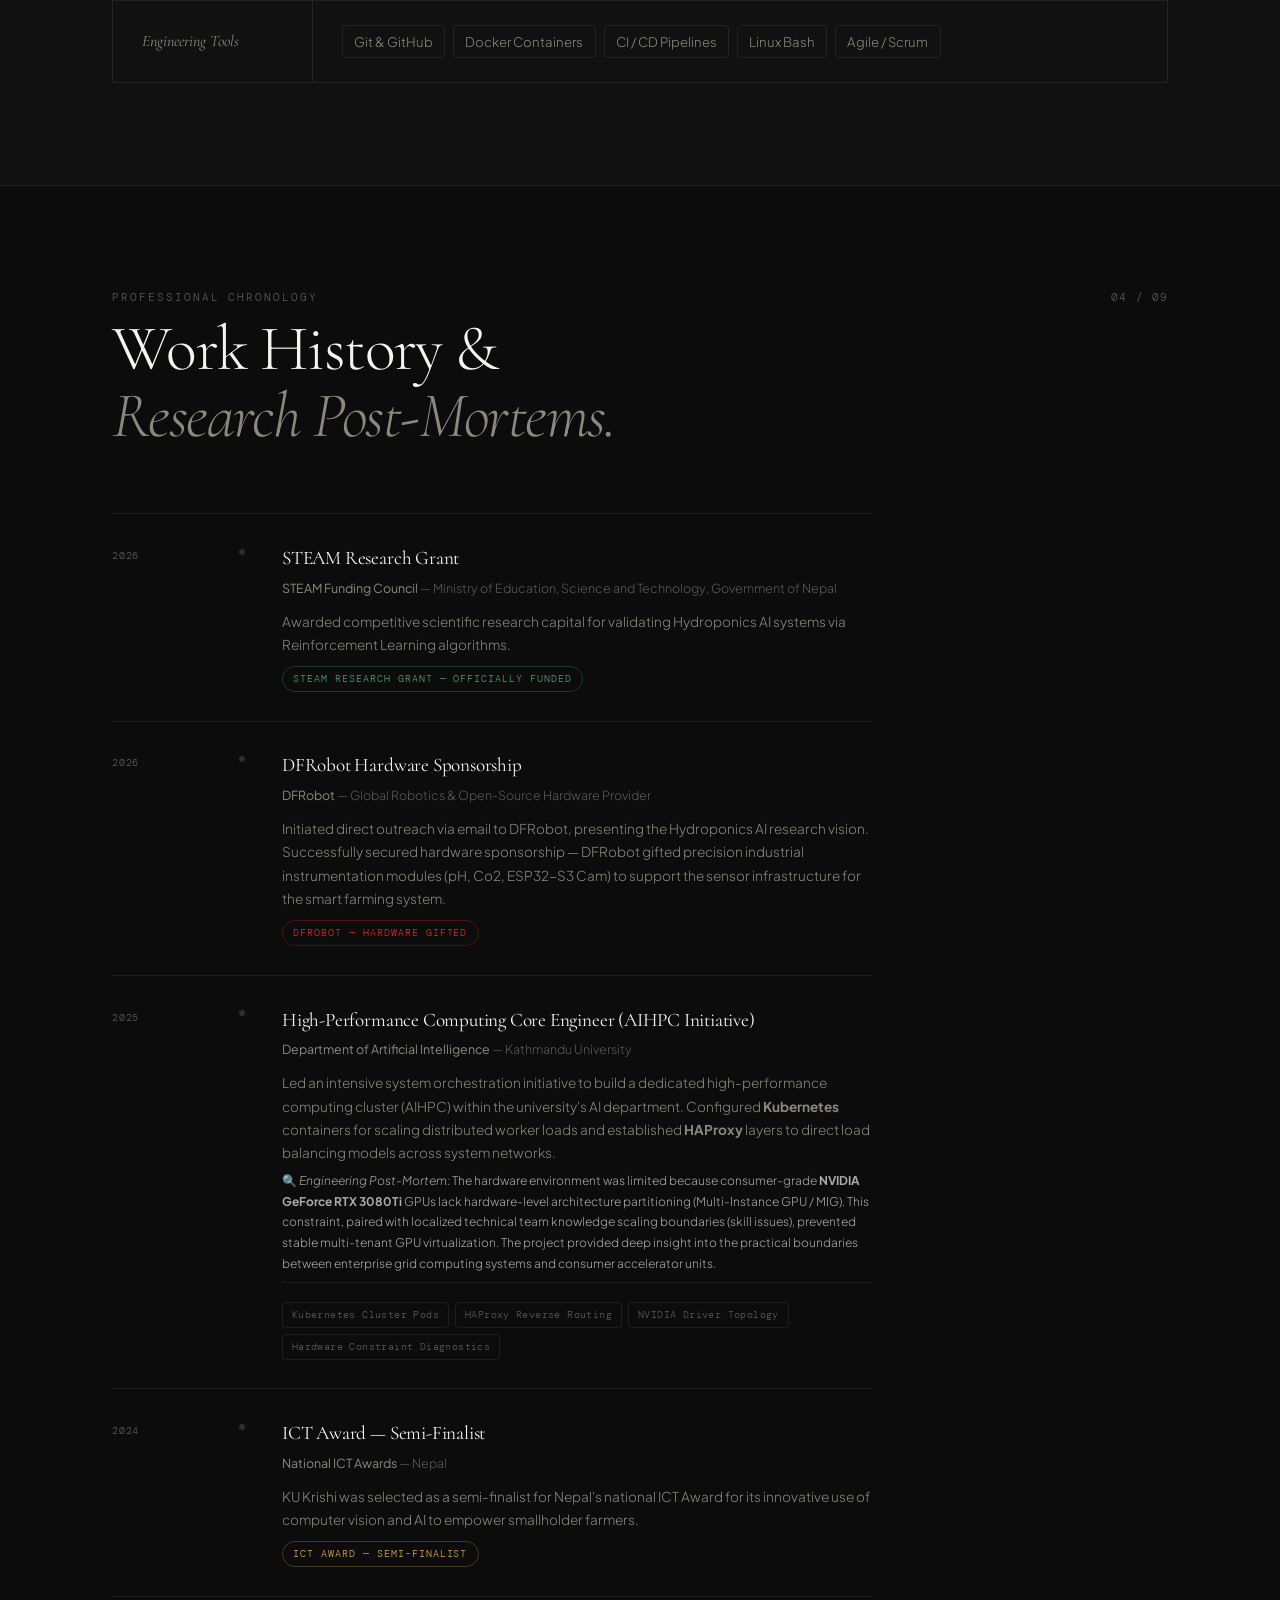
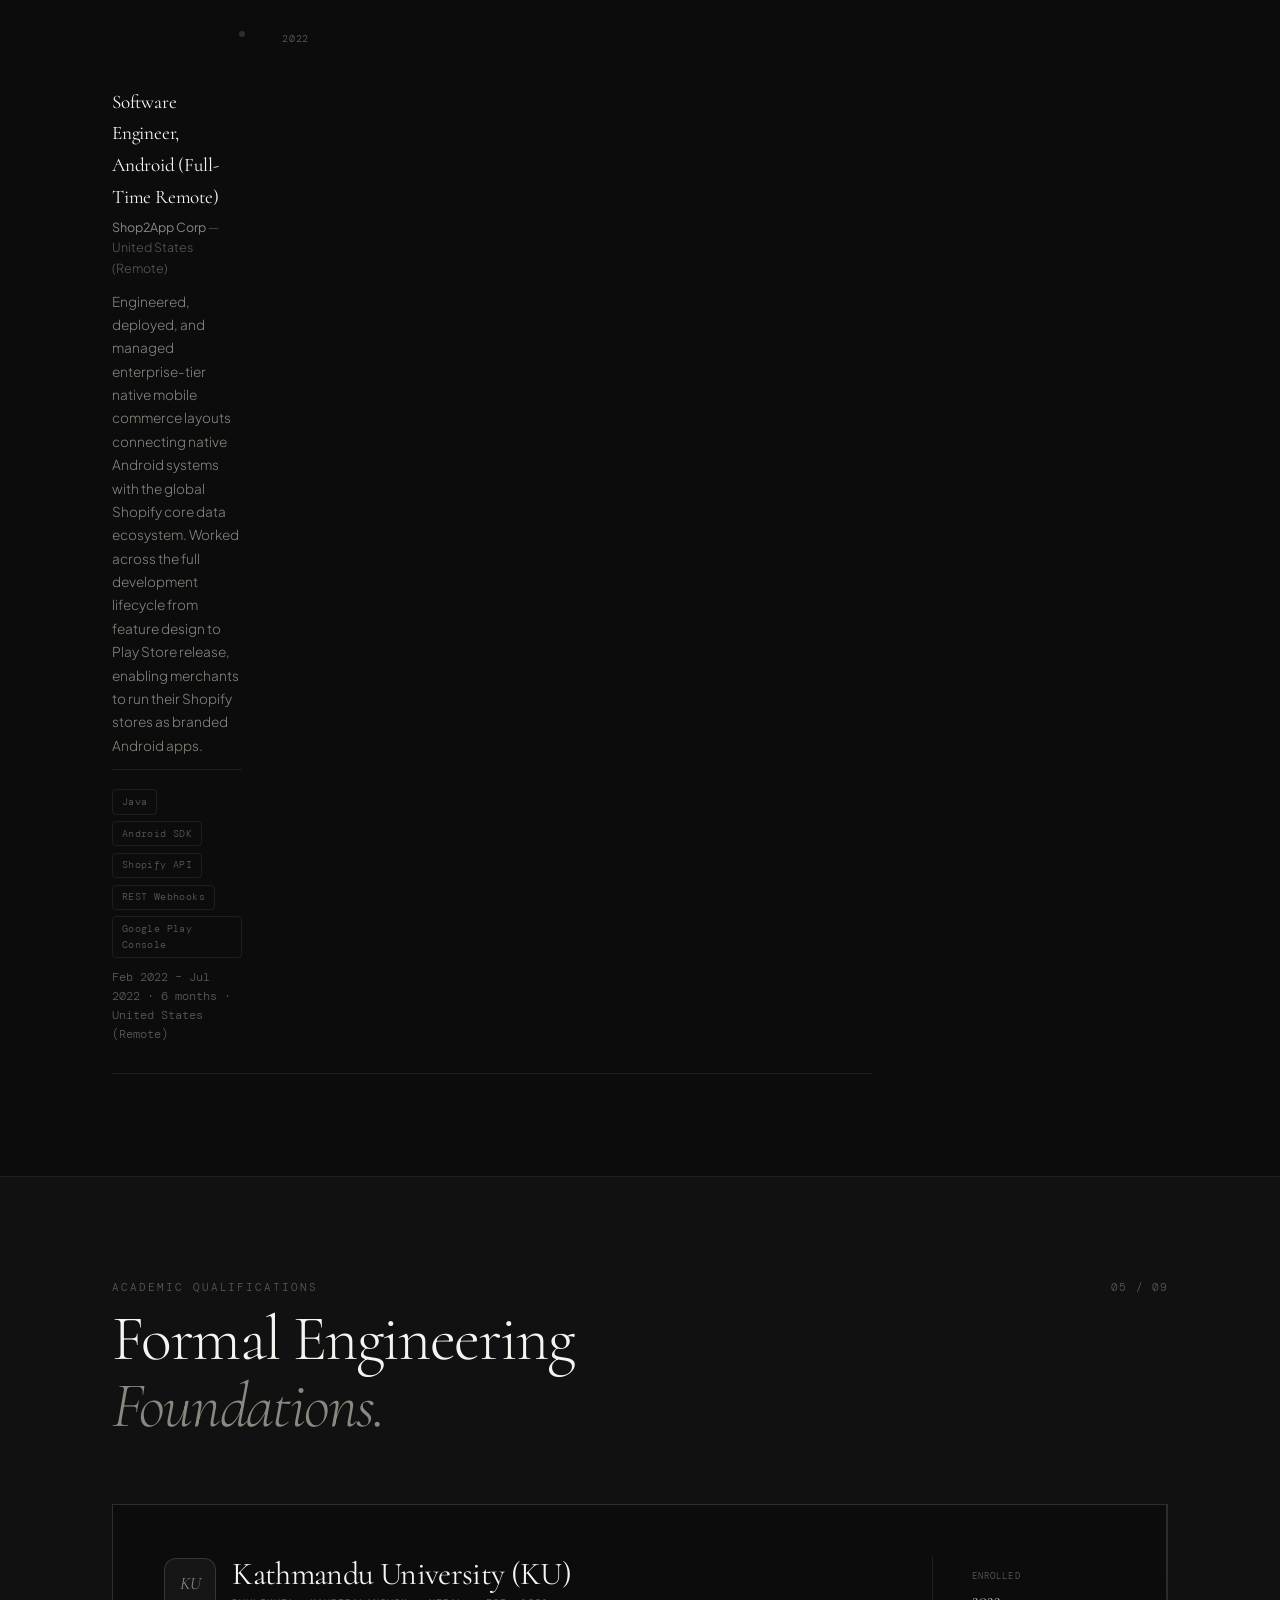
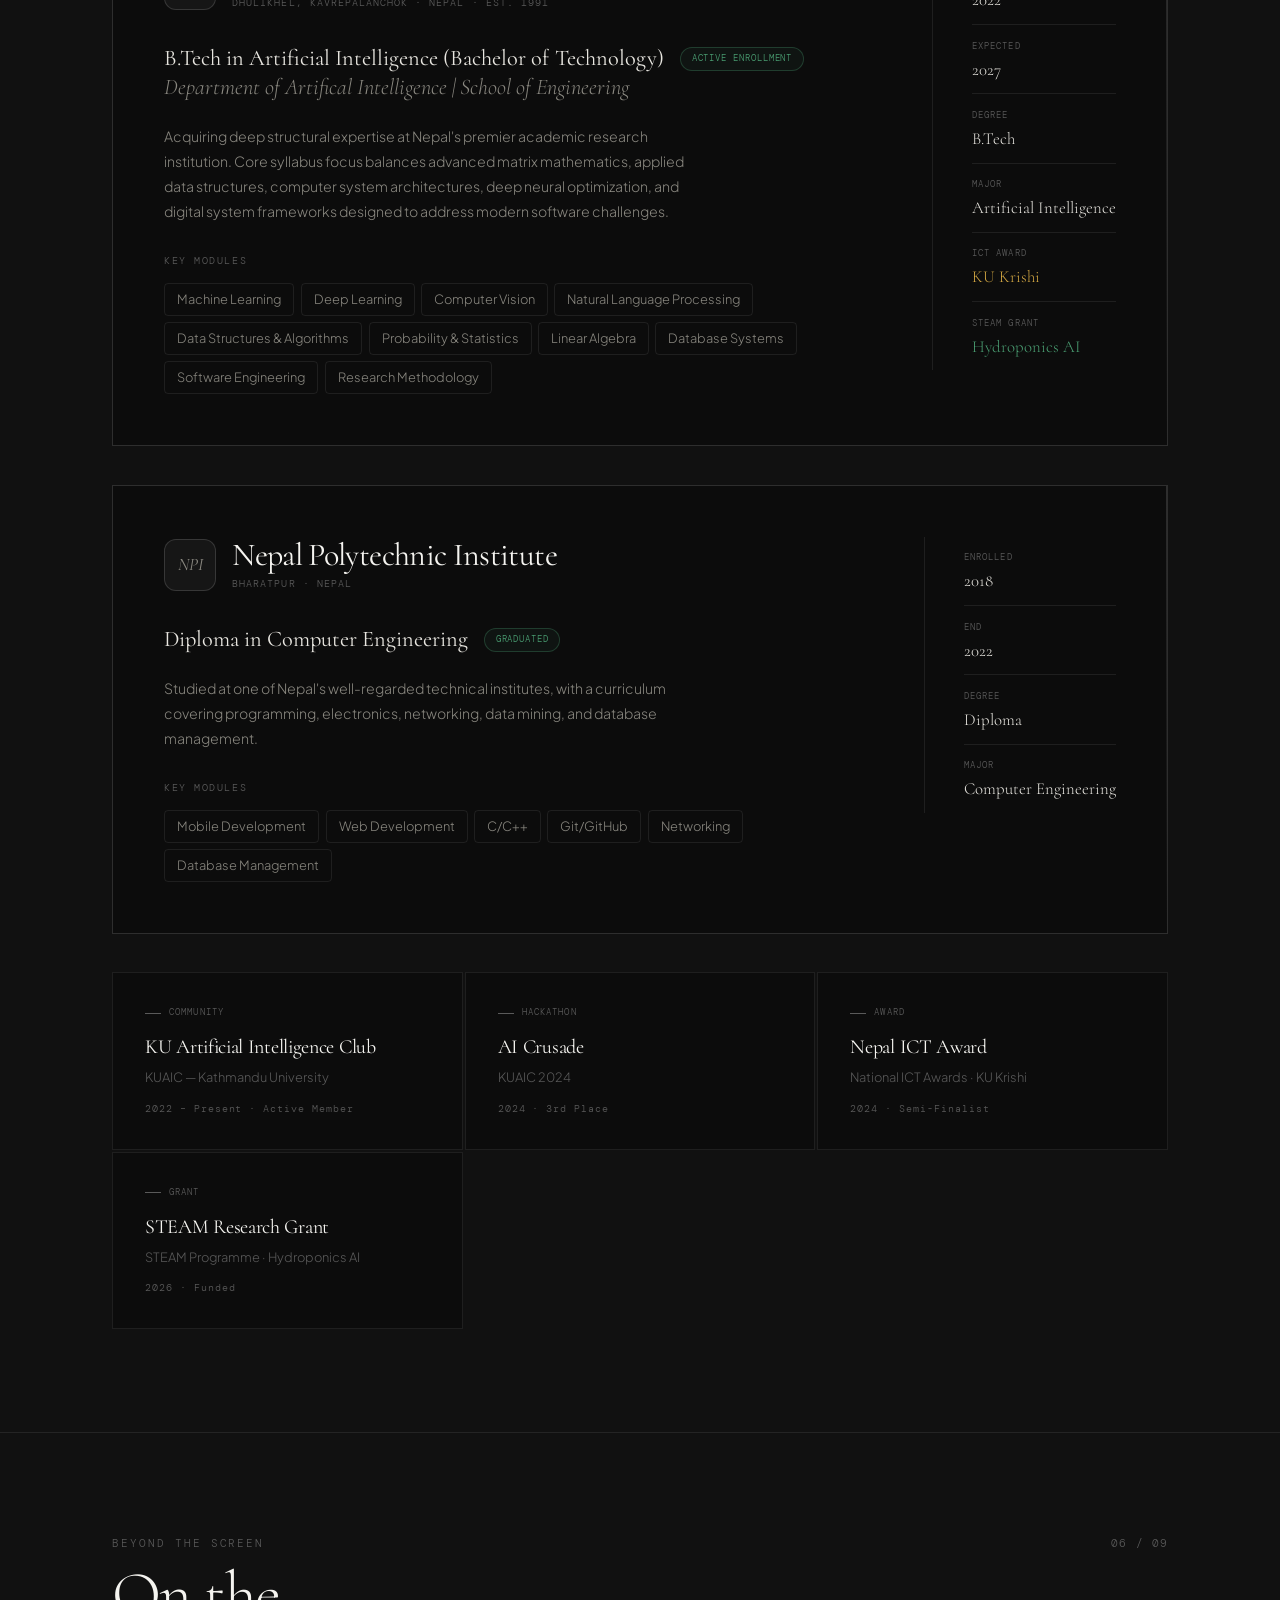
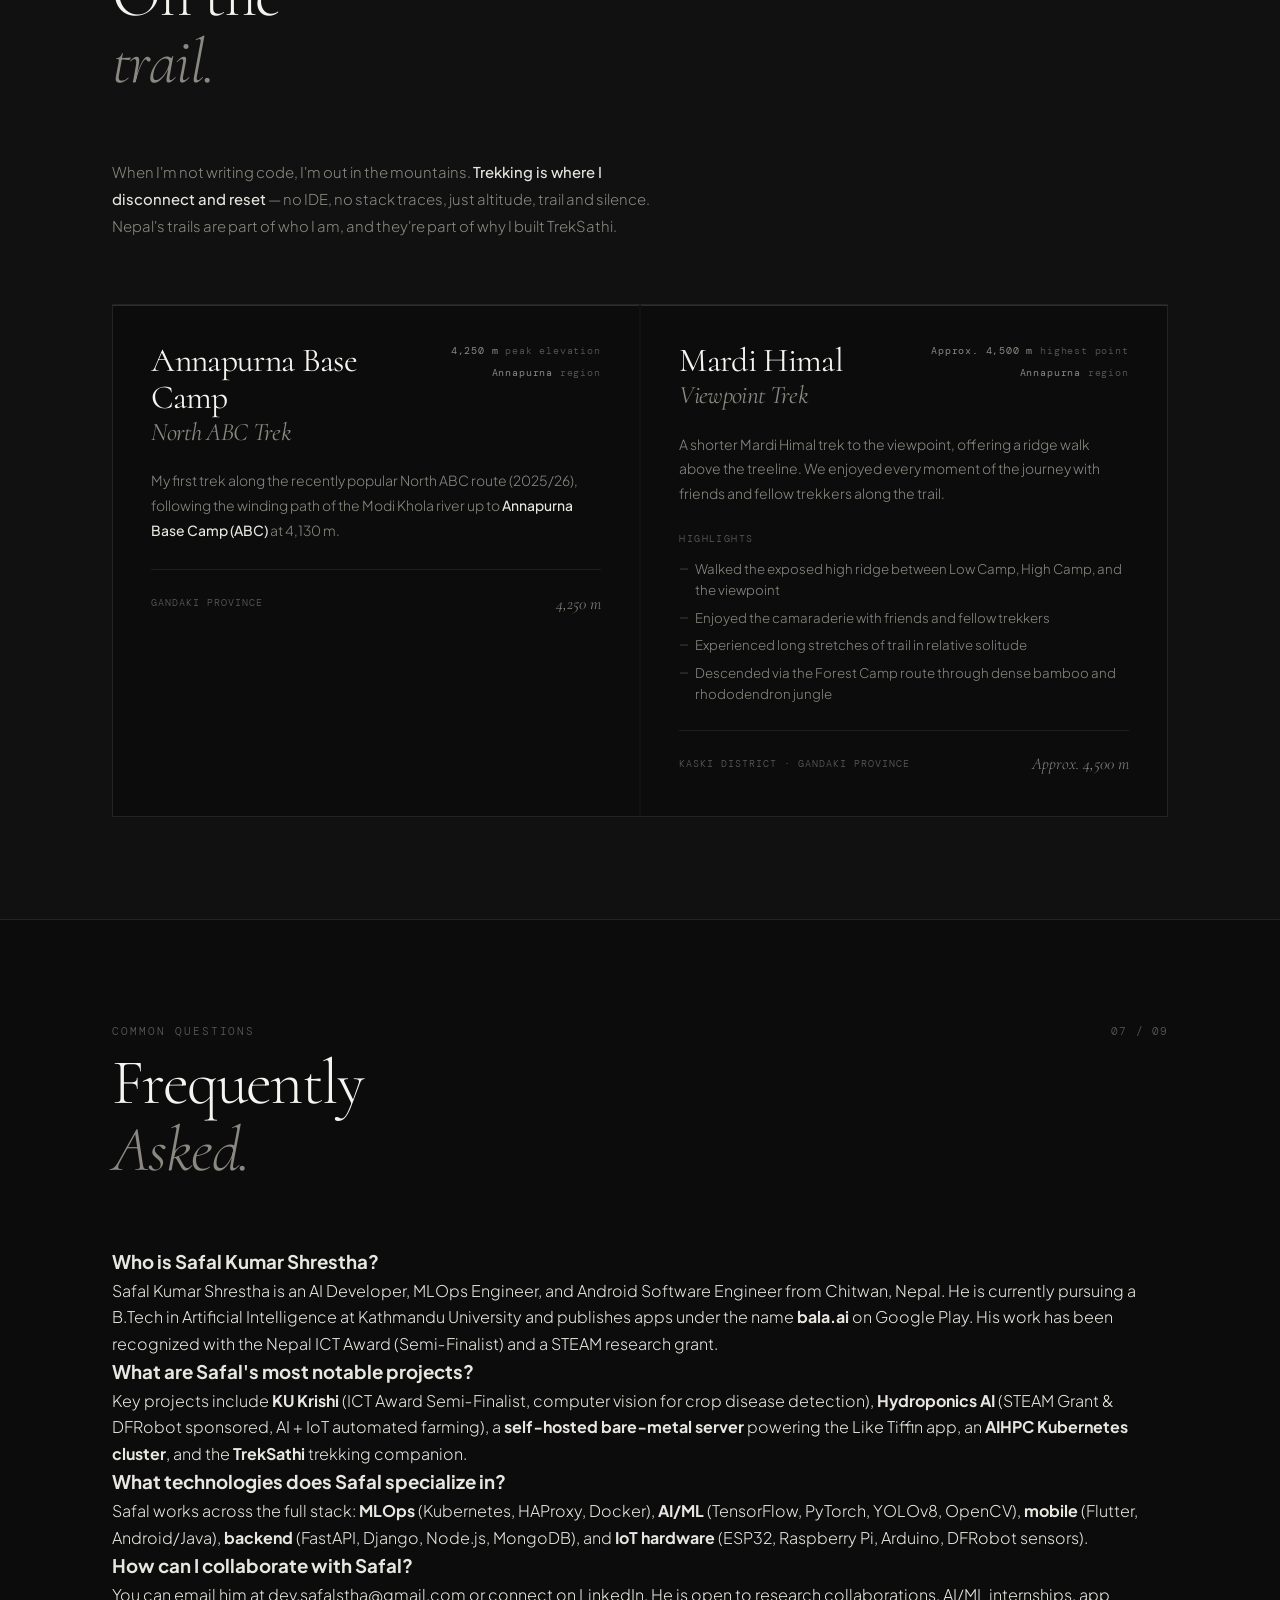
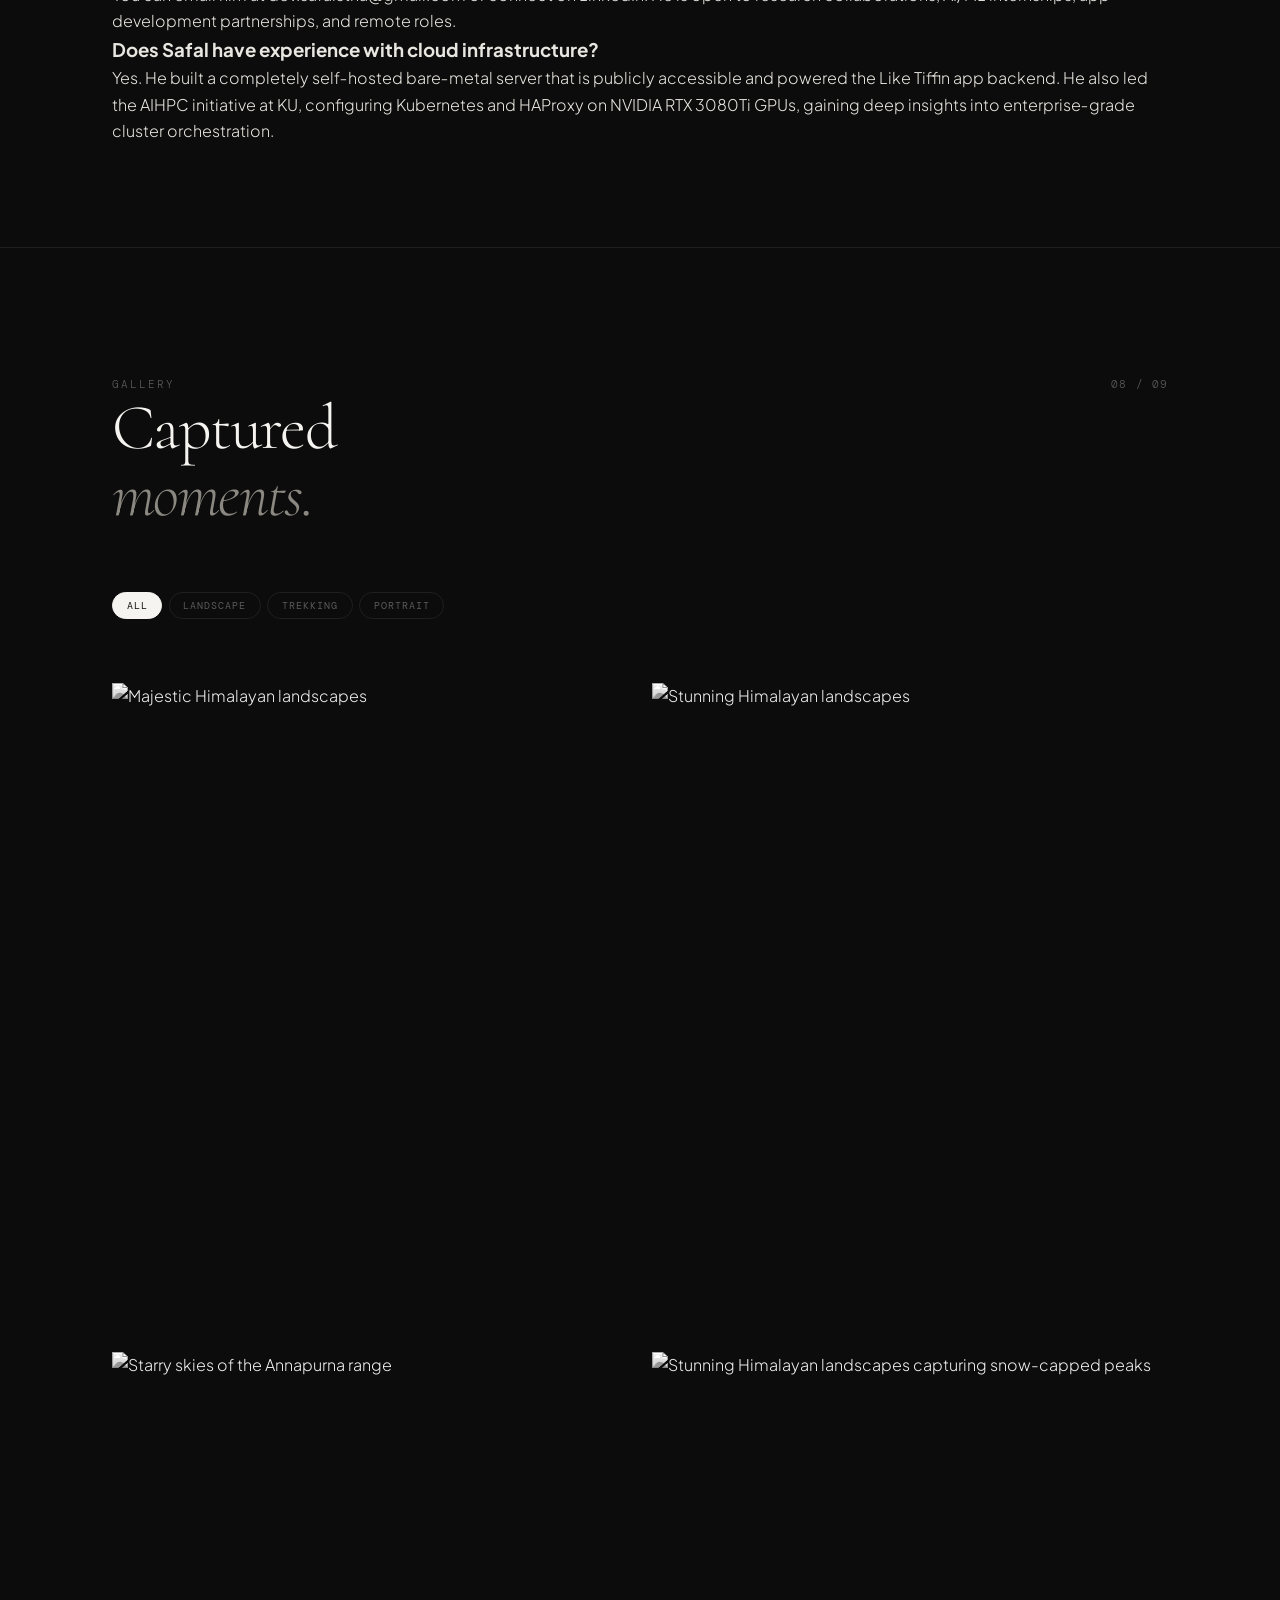
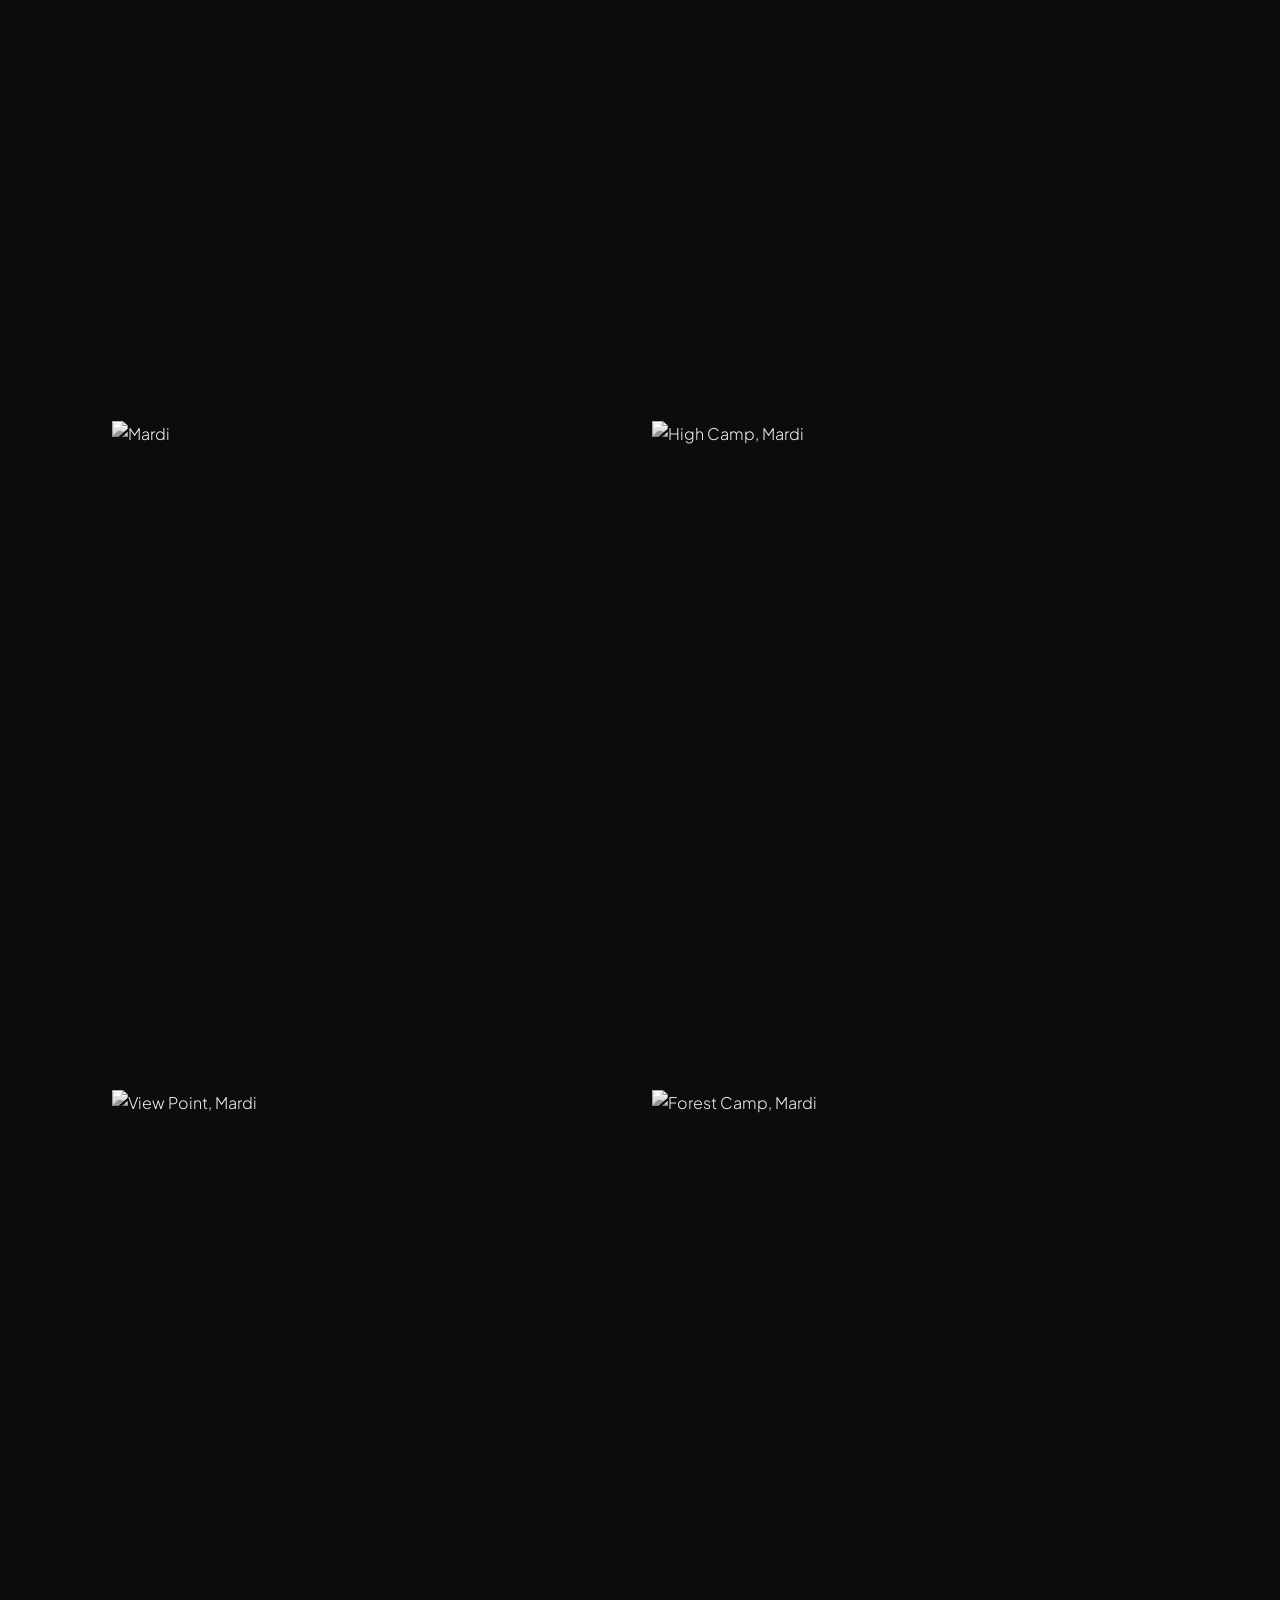
==== commit 08732068: "Update index.html" ====
--- a/index.html
+++ b/index.html
@@ -3,14 +3,14 @@
 <head>
 <meta charset="UTF-8"/>
 <meta name="viewport" content="width=device-width, initial-scale=1.0"/>
-<title>Safal Kumar Shrestha — AI Developer & MLOps Engineer, Kathmandu Nepal</title>
-<meta name="description" content="Safal Kumar Shrestha is a B.Tech AI student at Kathmandu University and indie Android developer. Creator of KU Krishi (Nepal ICT Award Semi-Finalist), Hydroponics AI (STEAM Grant, DFRobot hardware sponsored), TrekSathi and Like Tiffin — 3 apps live on Google Play under bala.ai. MLOps experience with Kubernetes, HAProxy, and self-hosted bare-metal infrastructure."/>
-<meta name="keywords" content="Safal Kumar Shrestha, Safal Shrestha, AI developer Nepal, Kathmandu University AI, KU Krishi, TrekSathi app, Like Tiffin, Hydroponics AI, bala.ai, Flutter developer Nepal, machine learning Nepal, KUAIC, ICT Award Nepal, STEAM Grant Nepal, DFRobot, Android developer Kathmandu, computer vision Nepal, B.Tech Artificial Intelligence, AIHPC, Kubernetes, HAProxy, bare-metal server, RTX 3080Ti, GPU clustering, MLOps, self-hosted server"/>
+<title>Safal Kumar Shrestha — AI/ML Engineer & MLOps Engineer, Kathmandu Nepal</title>
+<meta name="description" content="Safal Kumar Shrestha is a B.Tech AI student at Kathmandu University and  AI/ML Engineer. Creator of KU Krishi (Nepal ICT Award Semi-Finalist), Hydroponics AI (STEAM Grant, DFRobot hardware sponsored), TrekSathi and Like Tiffin — 3 apps live on Google Play under bala.ai. MLOps experience with Kubernetes, HAProxy, and self-hosted bare-metal infrastructure."/>
+<meta name="keywords" content="Safal Kumar Shrestha, Safal Shrestha, AI/ML Engineer, Nepal, Kathmandu University AI, KU Krishi, TrekSathi app, Like Tiffin, Hydroponics AI, bala.ai, Flutter developer Nepal, machine learning Nepal, KUAIC, ICT Award Nepal, STEAM Grant Nepal, DFRobot, Android developer Kathmandu, computer vision Nepal, B.Tech Artificial Intelligence, AIHPC, Kubernetes, HAProxy, bare-metal server, RTX 3080Ti, GPU clustering, MLOps, self-hosted server"/>
 <meta name="author" content="Safal Kumar Shrestha"/>
 <meta name="robots" content="index, follow, max-snippet:-1, max-image-preview:large, max-video-preview:-1"/>
 <meta name="googlebot" content="index, follow"/>
 <meta name="rating" content="General"/>
-<meta name="subject" content="Portfolio of Safal Kumar Shrestha – AI Developer, MLOps Engineer, Android App Creator"/>
+<meta name="subject" content="Portfolio of Safal Kumar Shrestha – AI/ML Engineer, MLOps Engineer, Android App Creator"/>
 <meta name="language" content="English"/>
 <meta name="classification" content="Technology, Artificial Intelligence, Software Development, Portfolio"/>
 <meta name="theme-color" content="#0c0c0c"/>
@@ -21,7 +21,7 @@
 <link rel="alternate" hreflang="x-default" href="https://safalkumarshrestha.github.io/portfolio-/"/>
 <link rel="sitemap" type="application/xml" href="/sitemap.xml"/>
 <meta property="og:type" content="profile"/>
-<meta property="og:title" content="Safal Kumar Shrestha — AI Developer & MLOps Engineer, Kathmandu"/>
+<meta property="og:title" content="Safal Kumar Shrestha — AI/ML Engineer & MLOps Engineer, Kathmandu"/>
 <meta property="og:description" content="B.Tech AI at Kathmandu University. Builder of KU Krishi (Nepal ICT Award Semi-Finalist), Hydroponics AI (STEAM Grant funded, DFRobot hardware sponsored), AIHPC cluster, and self-hosted cloud infrastructure. 3 apps live on Google Play under bala.ai."/>
 <meta property="og:url" content="https://shresthasafal.com.np/"/>
 <meta property="og:site_name" content="Safal Kumar Shrestha"/>
@@ -32,8 +32,8 @@
 <meta property="og:image:alt" content="Safal Kumar Shrestha — AI Developer from Kathmandu, Nepal"/>
 <meta property="profile:first_name" content="Safal Kumar"/>
 <meta property="profile:last_name" content="Shrestha"/>
-<meta name="twitter:card" content="Safal Kumar Shrestha — AI Developer & MLOps Engineer, Kathmandu Nepal"/>
-<meta name="twitter:title" content="Safal Kumar Shrestha — AI Developer & MLOps Engineer, Kathmandu Nepal"/>
+<meta name="twitter:card" content="Safal Kumar Shrestha — AI/ML Engineer & MLOps Engineer, Kathmandu Nepal"/>
+<meta name="twitter:title" content="Safal Kumar Shrestha — AI/ML Engineer & MLOps Engineer, Kathmandu Nepal"/>
 <meta name="twitter:description" content="B.Tech AI at Kathmandu University. KU Krishi (ICT Award Semi-Finalist), Hydroponics AI (STEAM Grant, DFRobot sponsored), AIHPC Kubernetes cluster, self-hosted server infrastructure. 3 apps on Google Play · bala.ai"/>
 <meta name="twitter:image" content="https://safalkumarshrestha.github.io/portfolio-/og-image.jpg"/>
 <meta name="twitter:image:alt" content="Safal Kumar Shrestha — AI Developer from Kathmandu, Nepal"/>
@@ -57,7 +57,7 @@
         "height": 800
       },
       "description": "B.Tech Artificial Intelligence student at Kathmandu University and indie Android app developer. Specialist in Machine Learning, Computer Vision, MLOps, Kubernetes, and full‑stack Flutter applications.",
-      "jobTitle": ["AI Developer", "Android Software Engineer", "MLOps Engineer"],
+      "jobTitle": ["AI/ML Engineer", "Android Software Engineer", "MLOps Engineer"],
       "knowsAbout": ["Machine Learning", "Computer Vision", "Flutter", "Python", "TensorFlow", "IoT", "Android Development", "Artificial Intelligence", "Kubernetes", "HAProxy", "Bare-metal Server Deployment", "GPU Clustering", "Embedded Systems", "Shopify Integration", "Reinforcement Learning"],
       "nationality": {"@type": "Country", "name": "Nepal"},
       "address": {
@@ -96,7 +96,7 @@
       "@id": "https://safalkumarshrestha.github.io/portfolio-/",
       "url": "https://safalkumarshrestha.github.io/portfolio-/",
       "name": "Safal Kumar Shrestha Portfolio",
-      "description": "Official portfolio of Safal Kumar Shrestha – AI Developer, MLOps Engineer and Android App Builder from Kathmandu, Nepal.",
+      "description": "Official portfolio of Safal Kumar Shrestha – AI/ML Engineer, MLOps Engineer and Android App Builder from Kathmandu, Nepal.",
       "publisher": {"@id": "https://shresthasafal.com.np/#person"},
       "potentialAction": {
         "@type": "SearchAction",
@@ -215,7 +215,7 @@
           "name": "Who is Safal Kumar Shrestha?",
           "acceptedAnswer": {
             "@type": "Answer",
-            "text": "Safal Kumar Shrestha is an AI Developer, MLOps Engineer, and Android Software Engineer from Chitwan, Nepal. He is currently pursuing a B.Tech in Artificial Intelligence at Kathmandu University and publishes apps under the name bala.ai on Google Play. His work has been recognized with the Nepal ICT Award (Semi‑Finalist) and a STEAM research grant."
+            "text": "Safal Kumar Shrestha is an AI/ML Engineer, MLOps Engineer, and Android Software Engineer from Chitwan, Nepal. He is currently pursuing a B.Tech in Artificial Intelligence at Kathmandu University and publishes apps under the name bala.ai on Google Play. His work has been recognized with the Nepal ICT Award (Semi‑Finalist) and a STEAM research grant."
           }
         },
         {
@@ -321,7 +321,7 @@
 <main id="main-content">
 <section id="hero" aria-labelledby="hero-h1" itemscope itemtype="https://schema.org/Person">
   <div class="hero-body">
-    <p class="hero-eyebrow">B.Tech AI at Kathmandu University · MLOps &amp; Mobile Engineer</p>
+    <p class="hero-eyebrow">B.Tech AI at Kathmandu University · MLOps &amp; AI/ML Engineer</p>
     <h1 class="hero-name" id="hero-h1" itemprop="name">
       Safal Kumar<br><span class="italic">Shrestha</span>
     </h1>
@@ -877,7 +877,7 @@
   </div>
 </div>
 
-    </div>
+
   </div>
 </section>
 
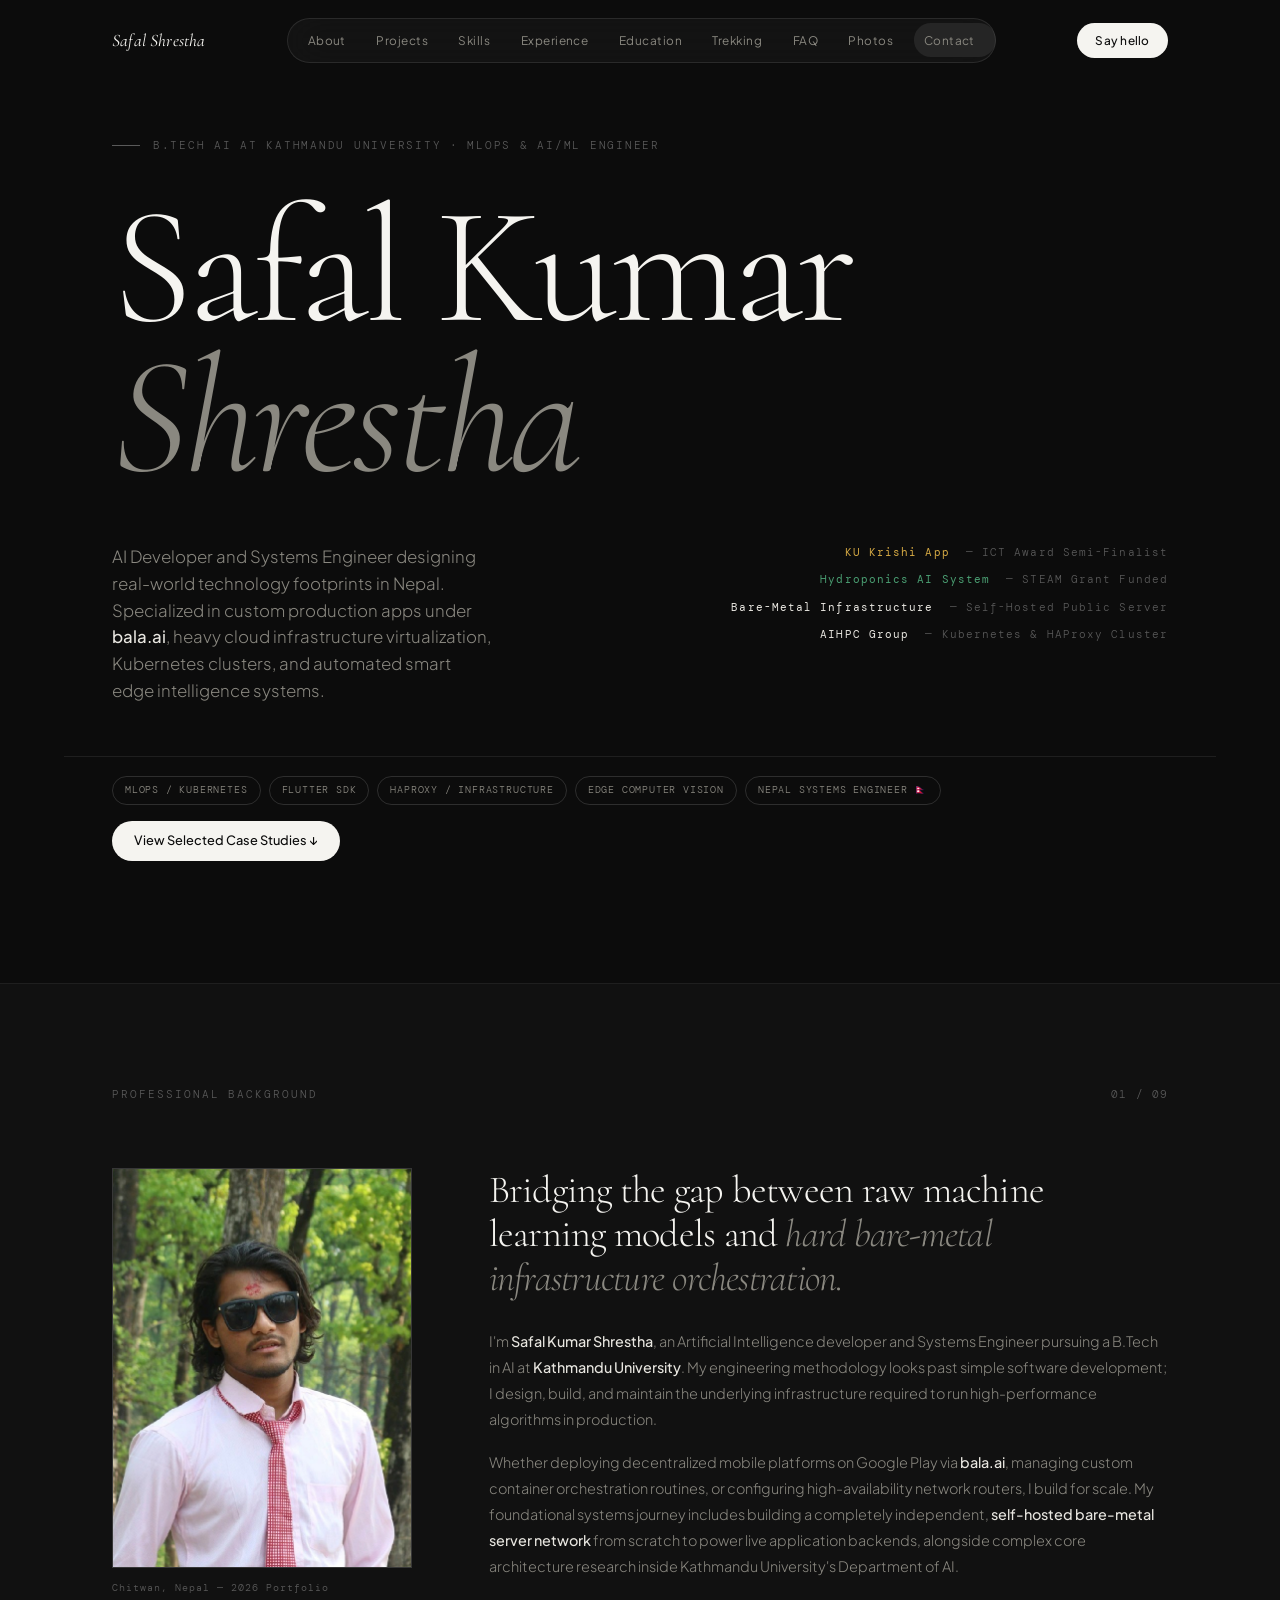
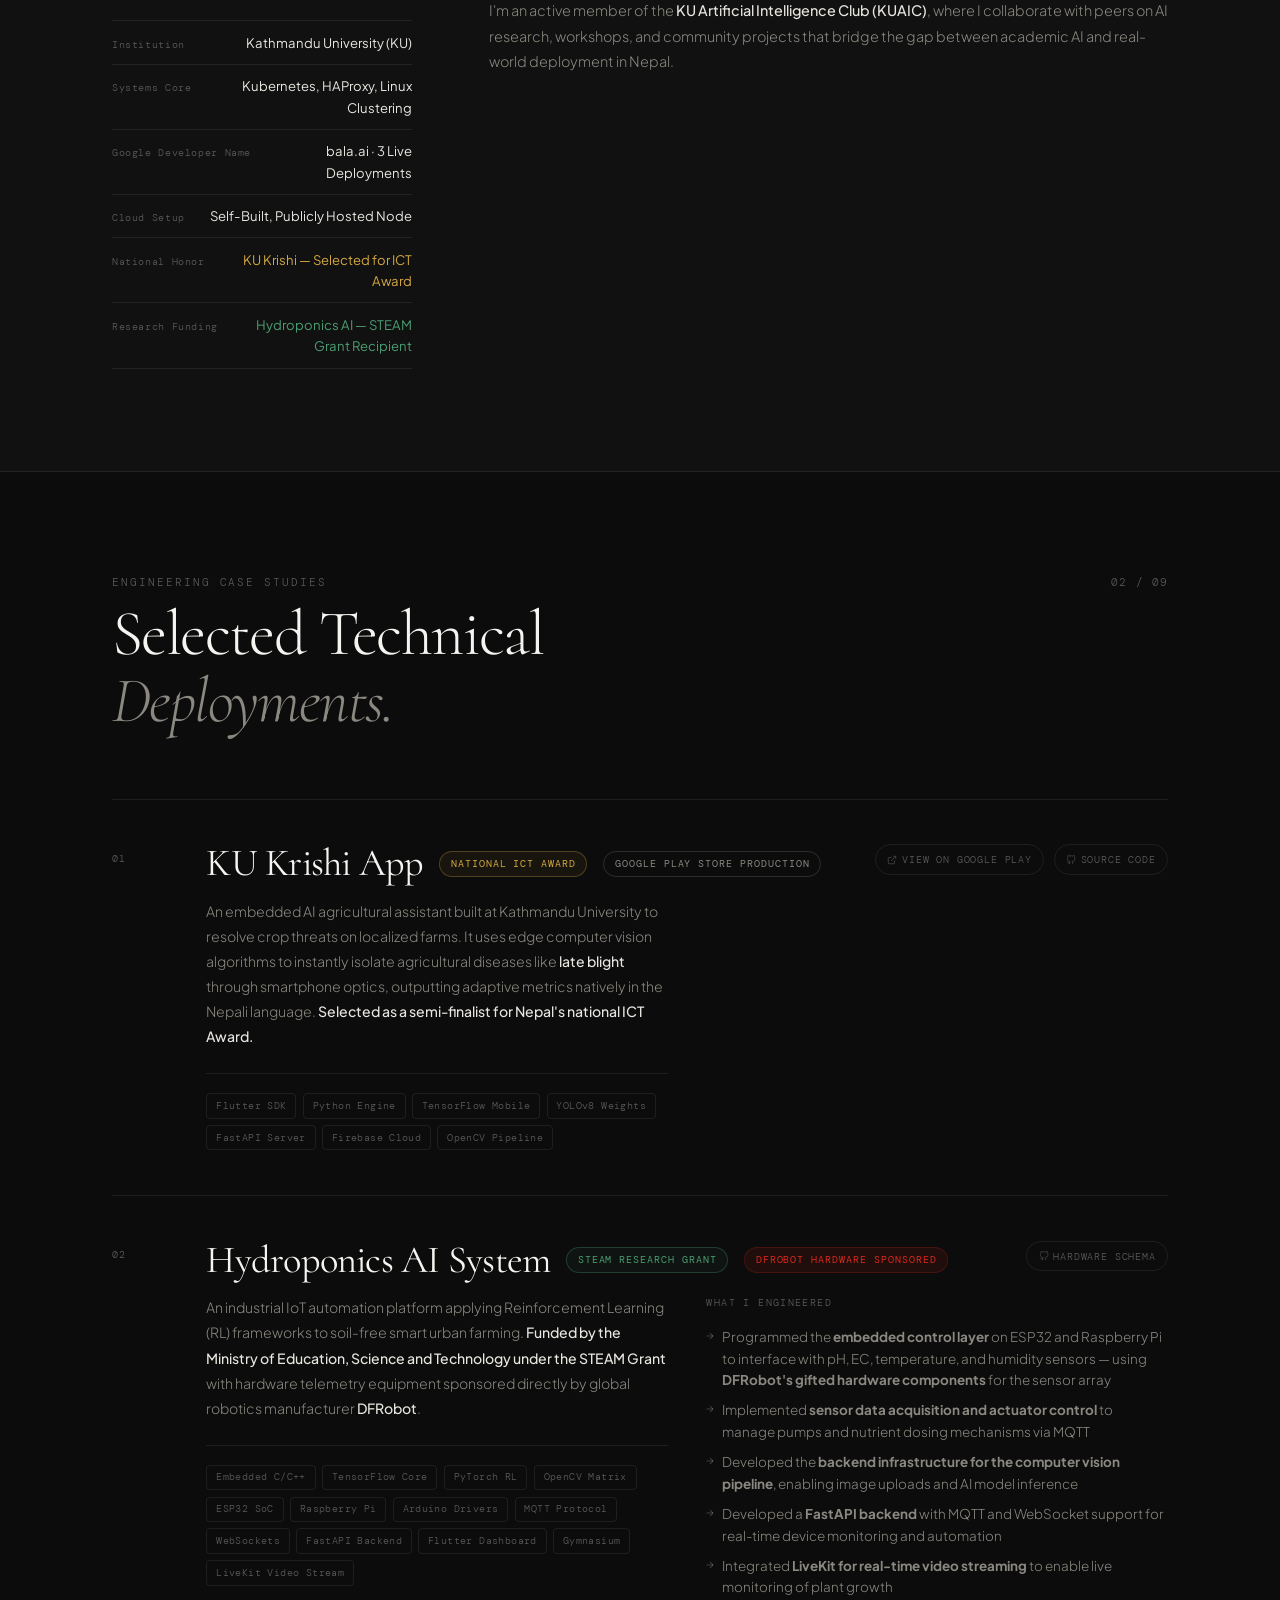
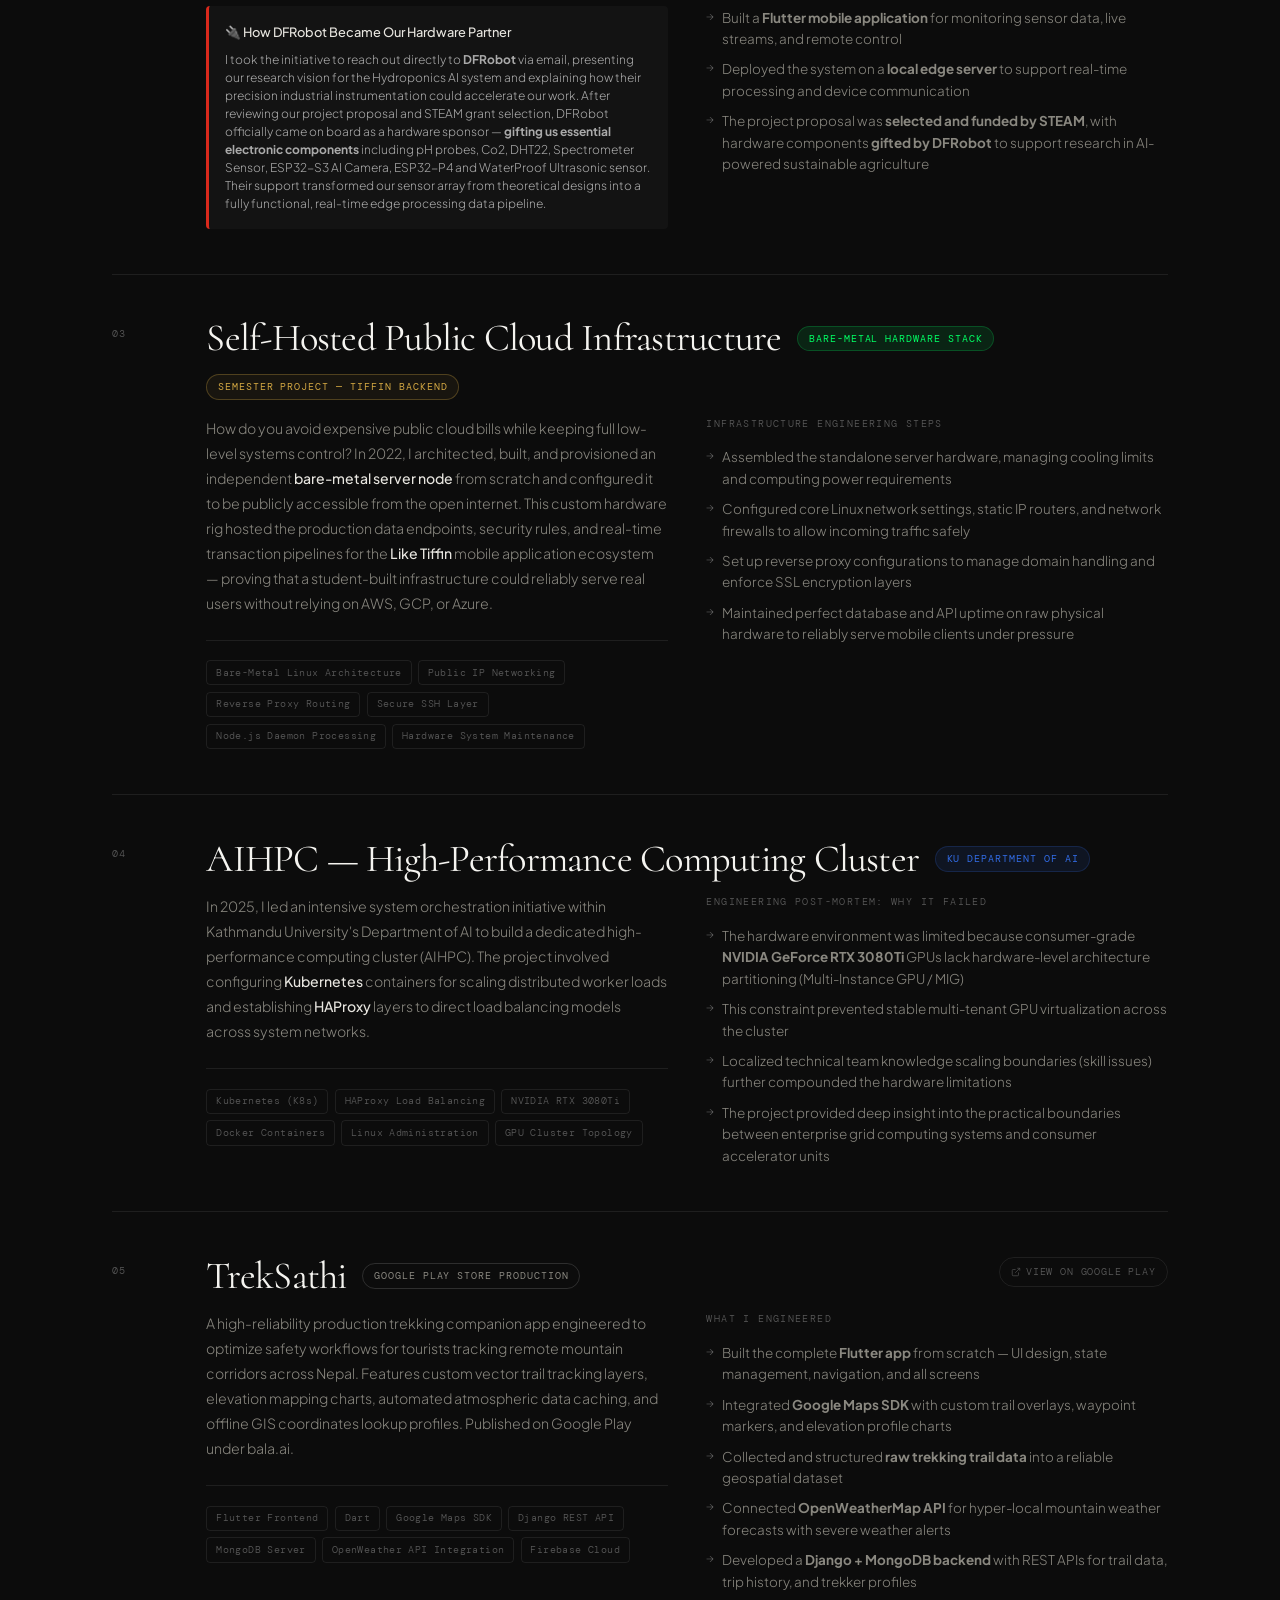
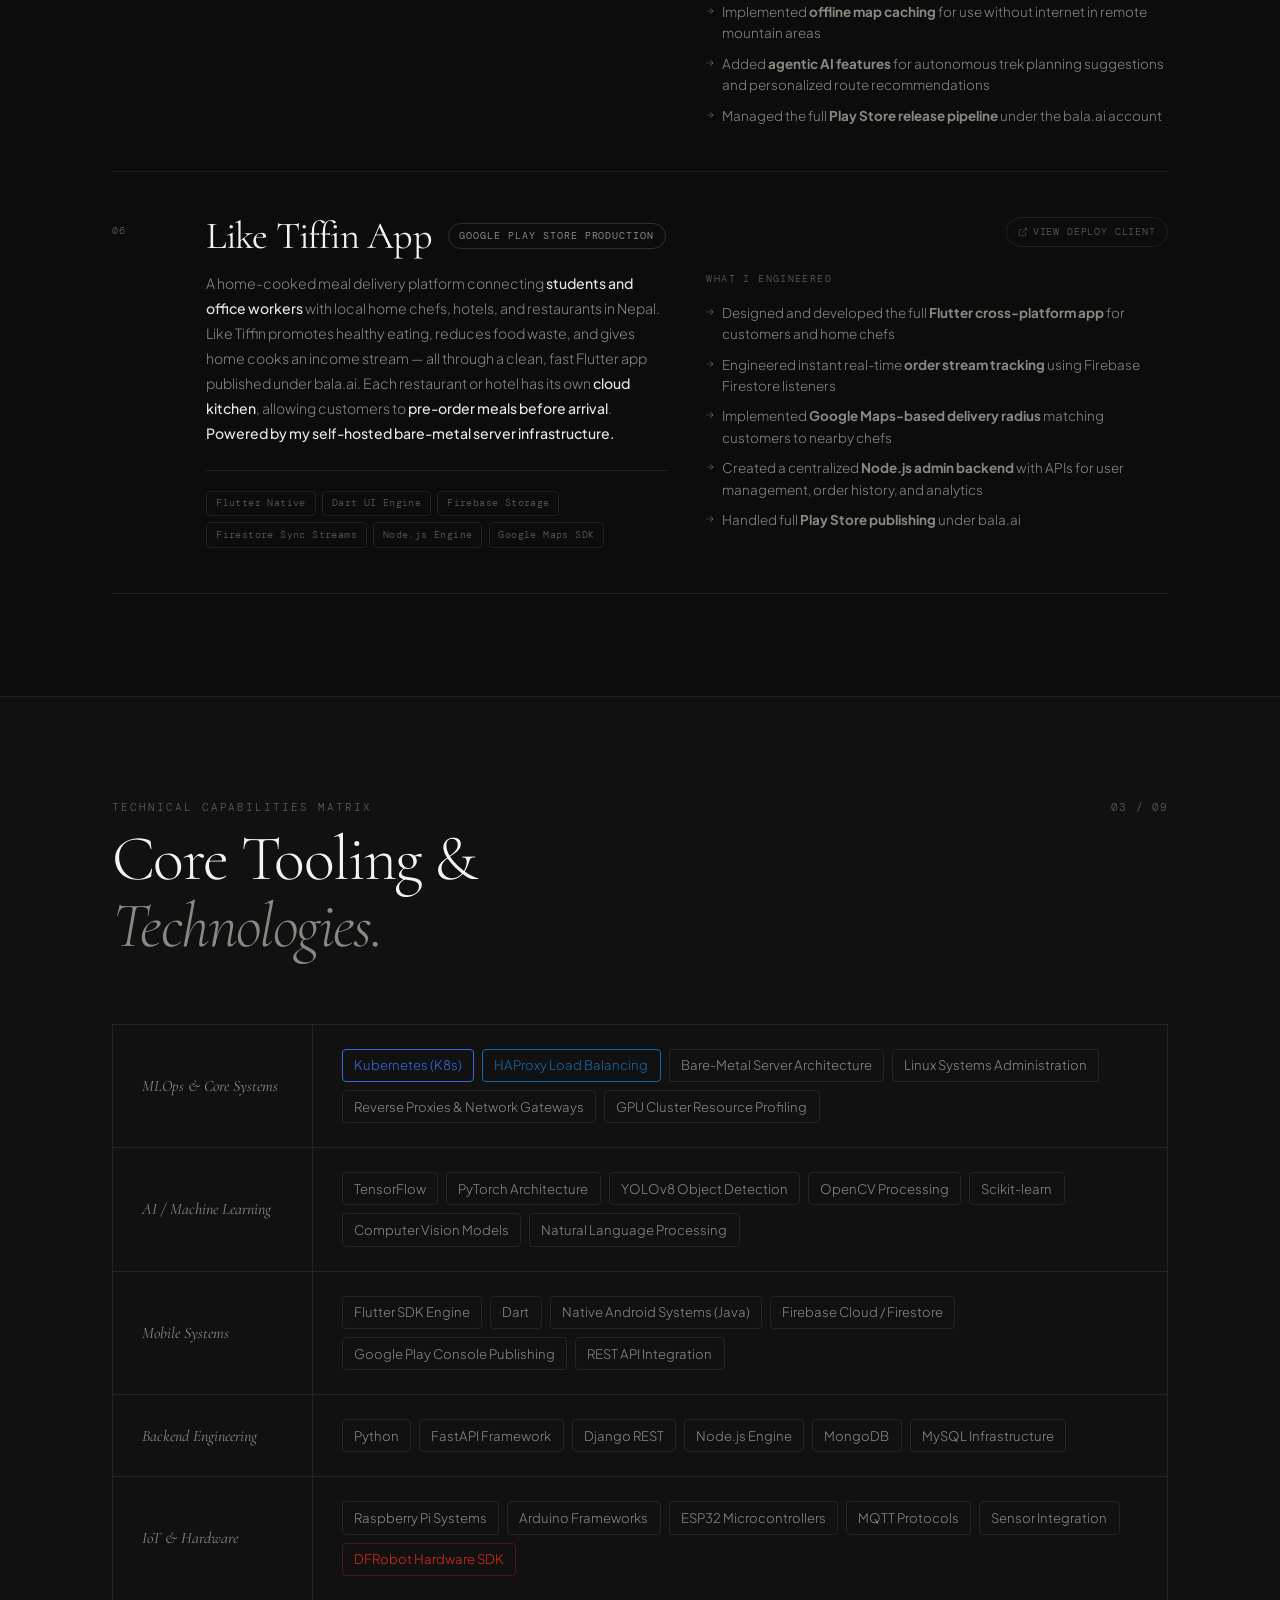
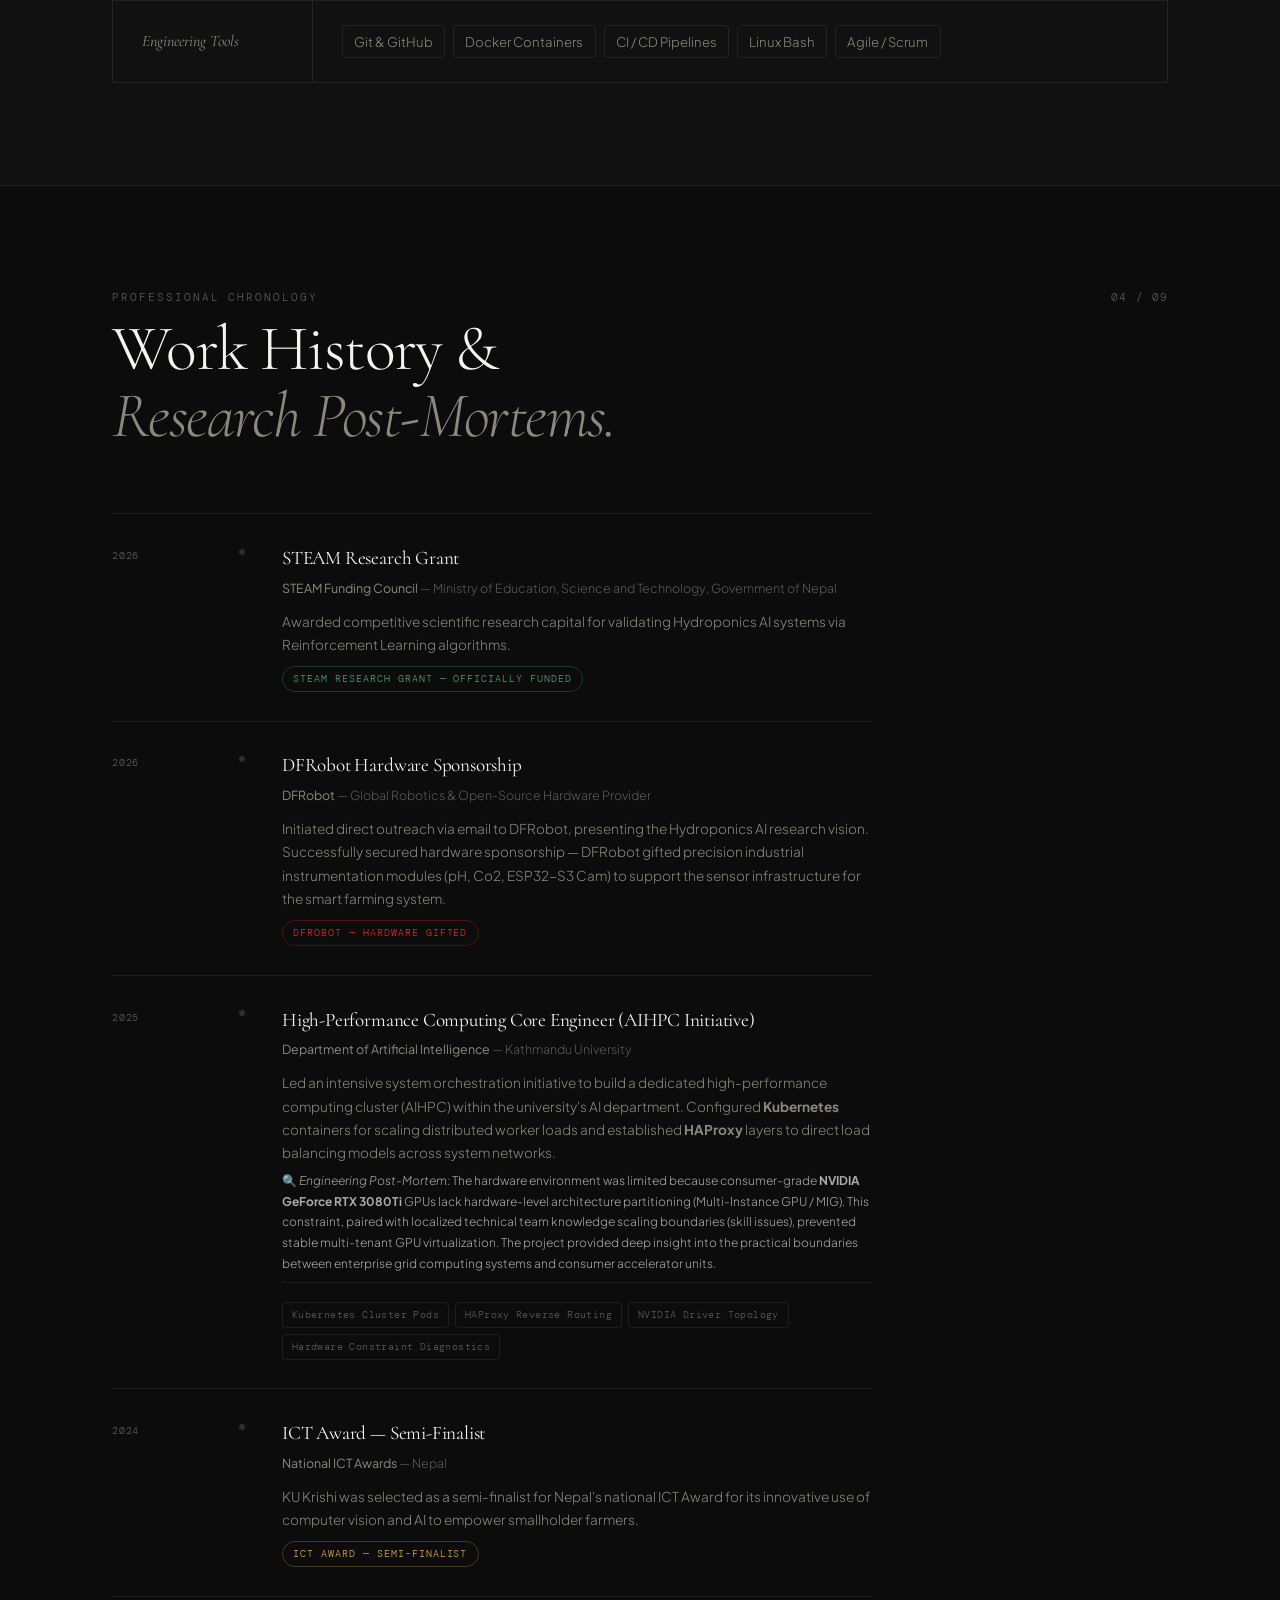
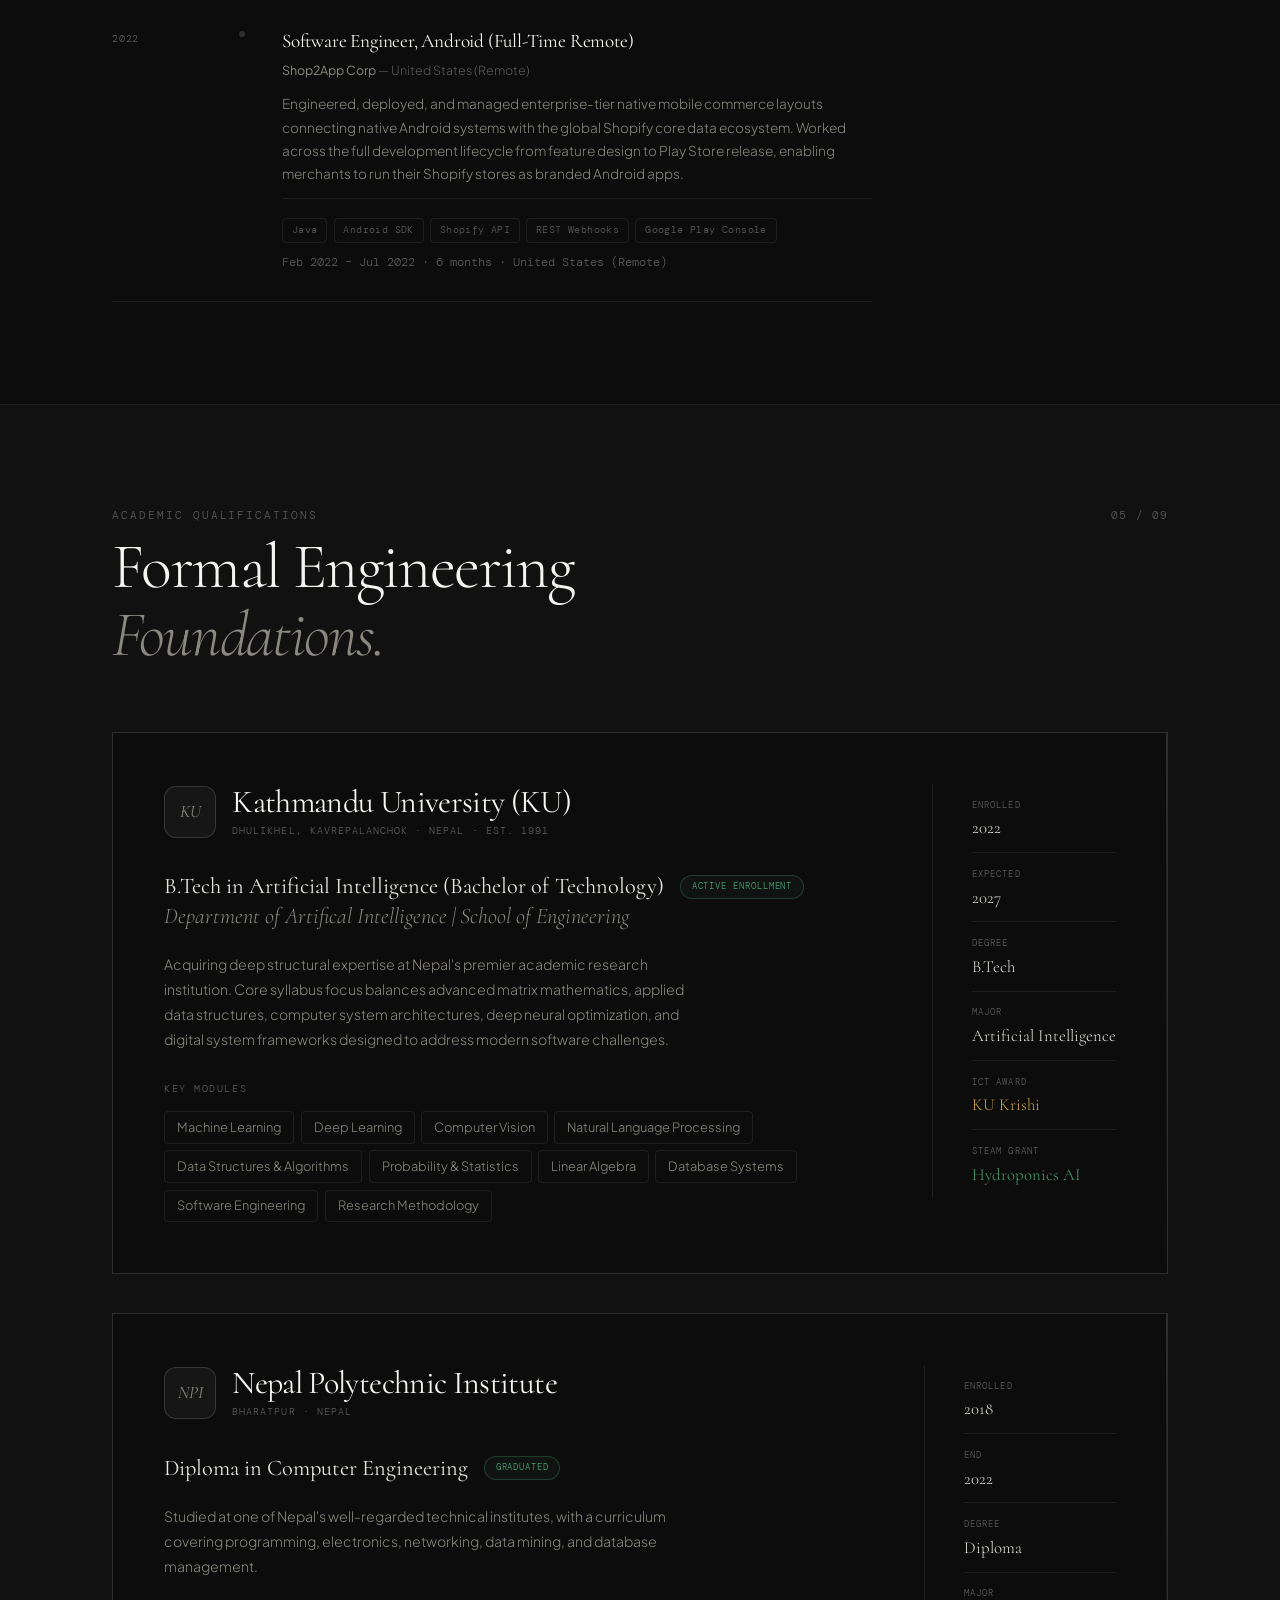
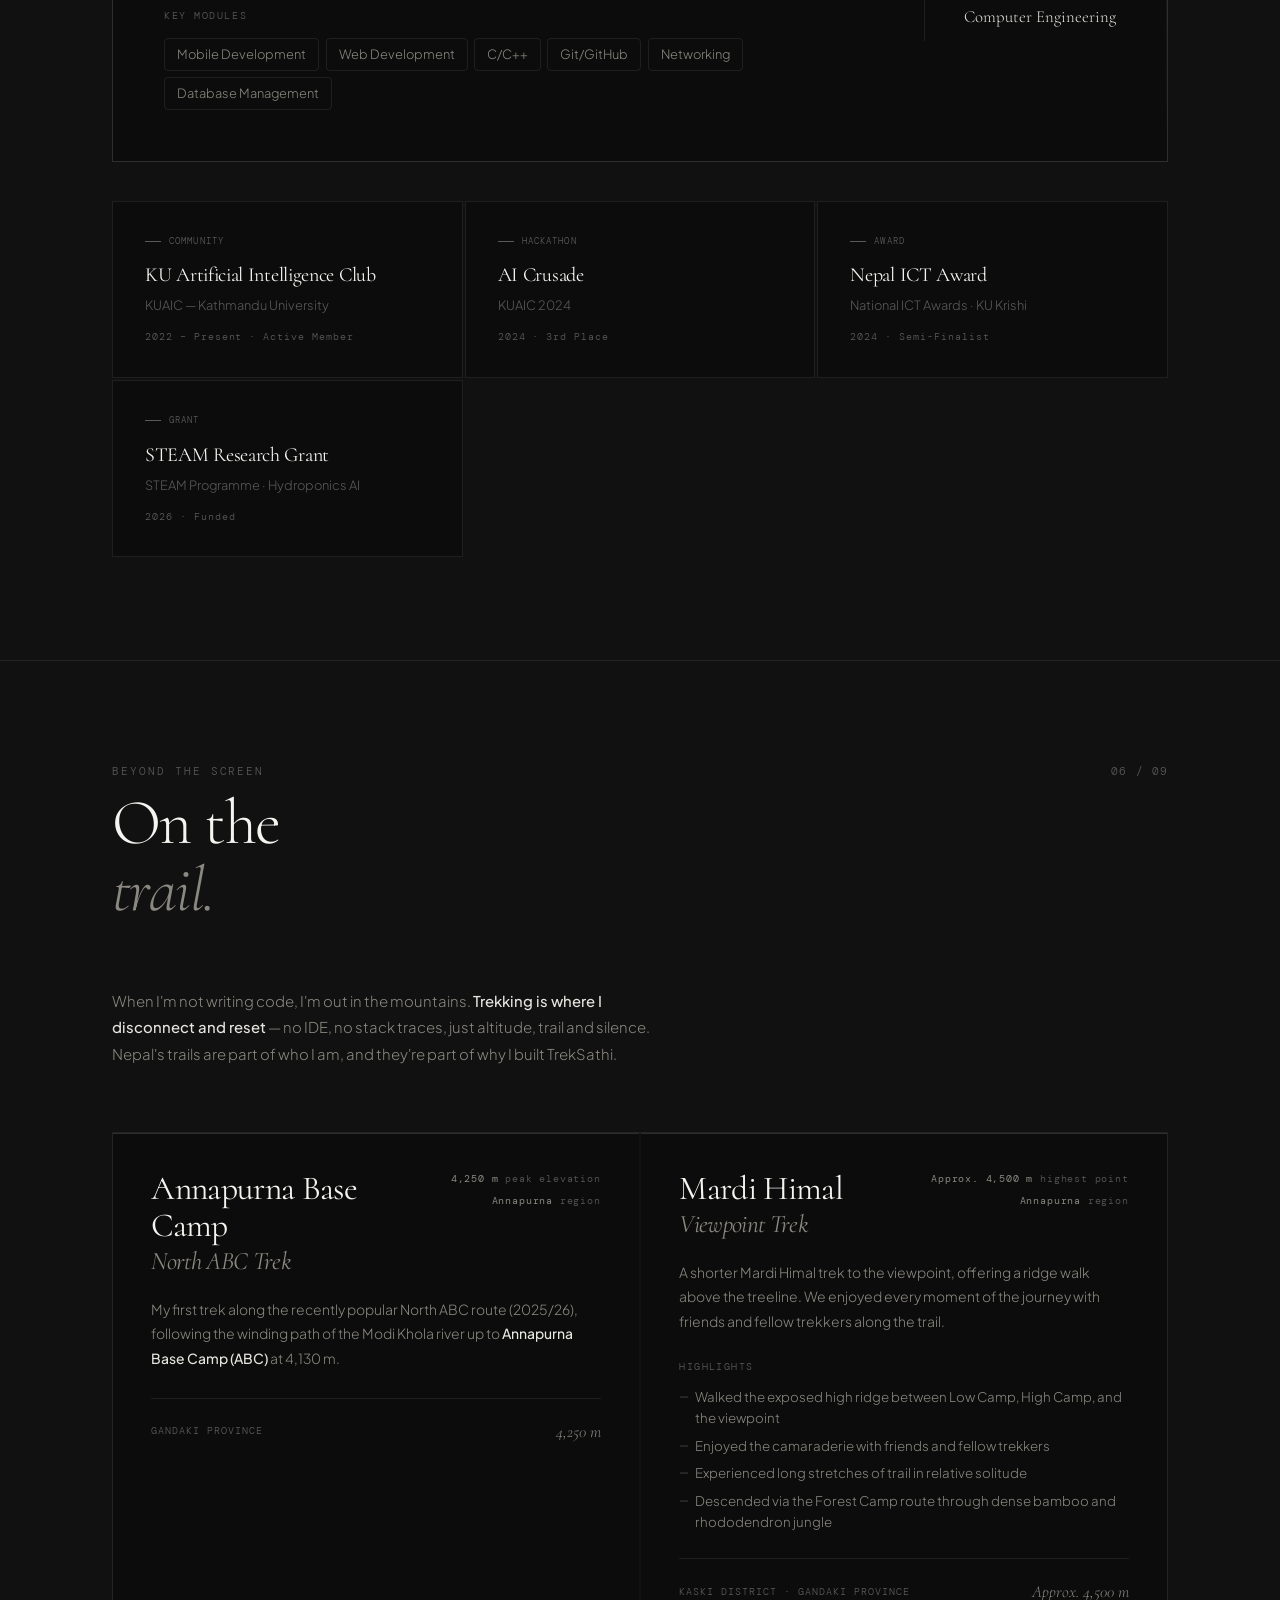
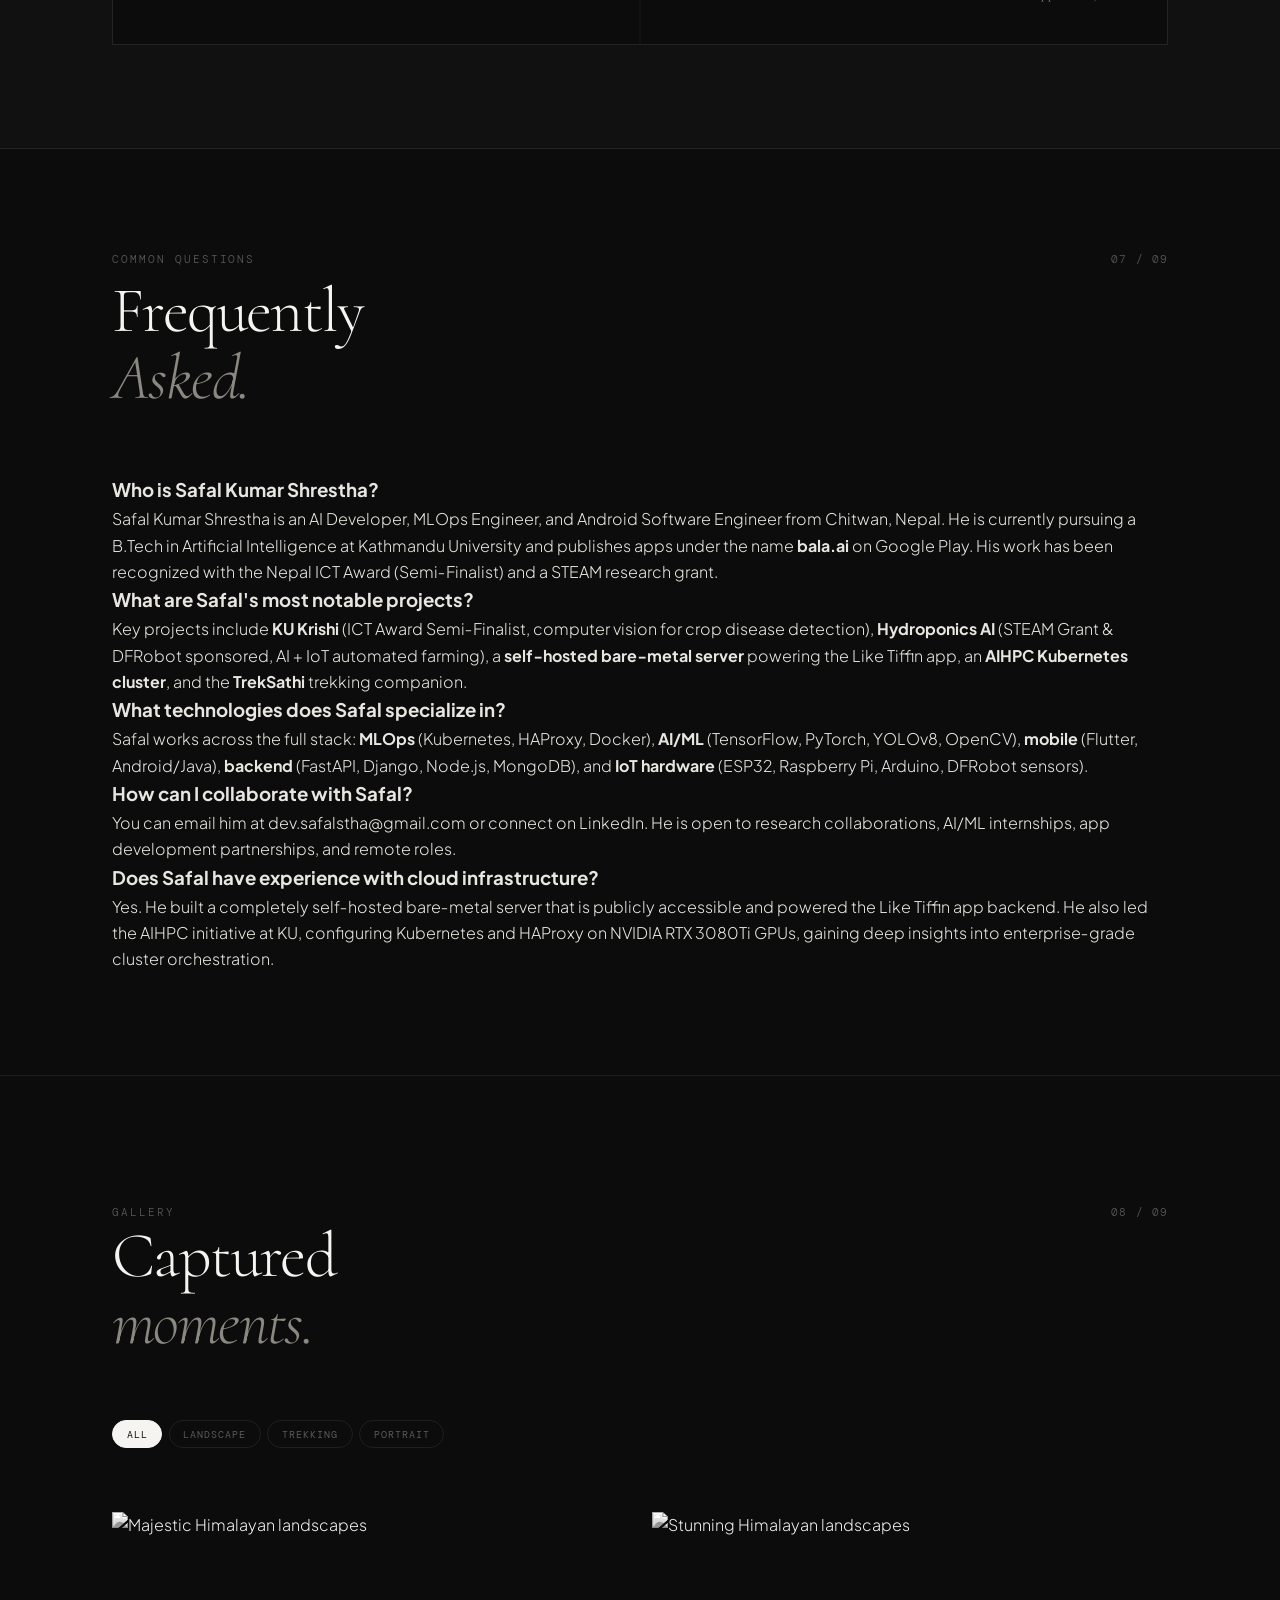
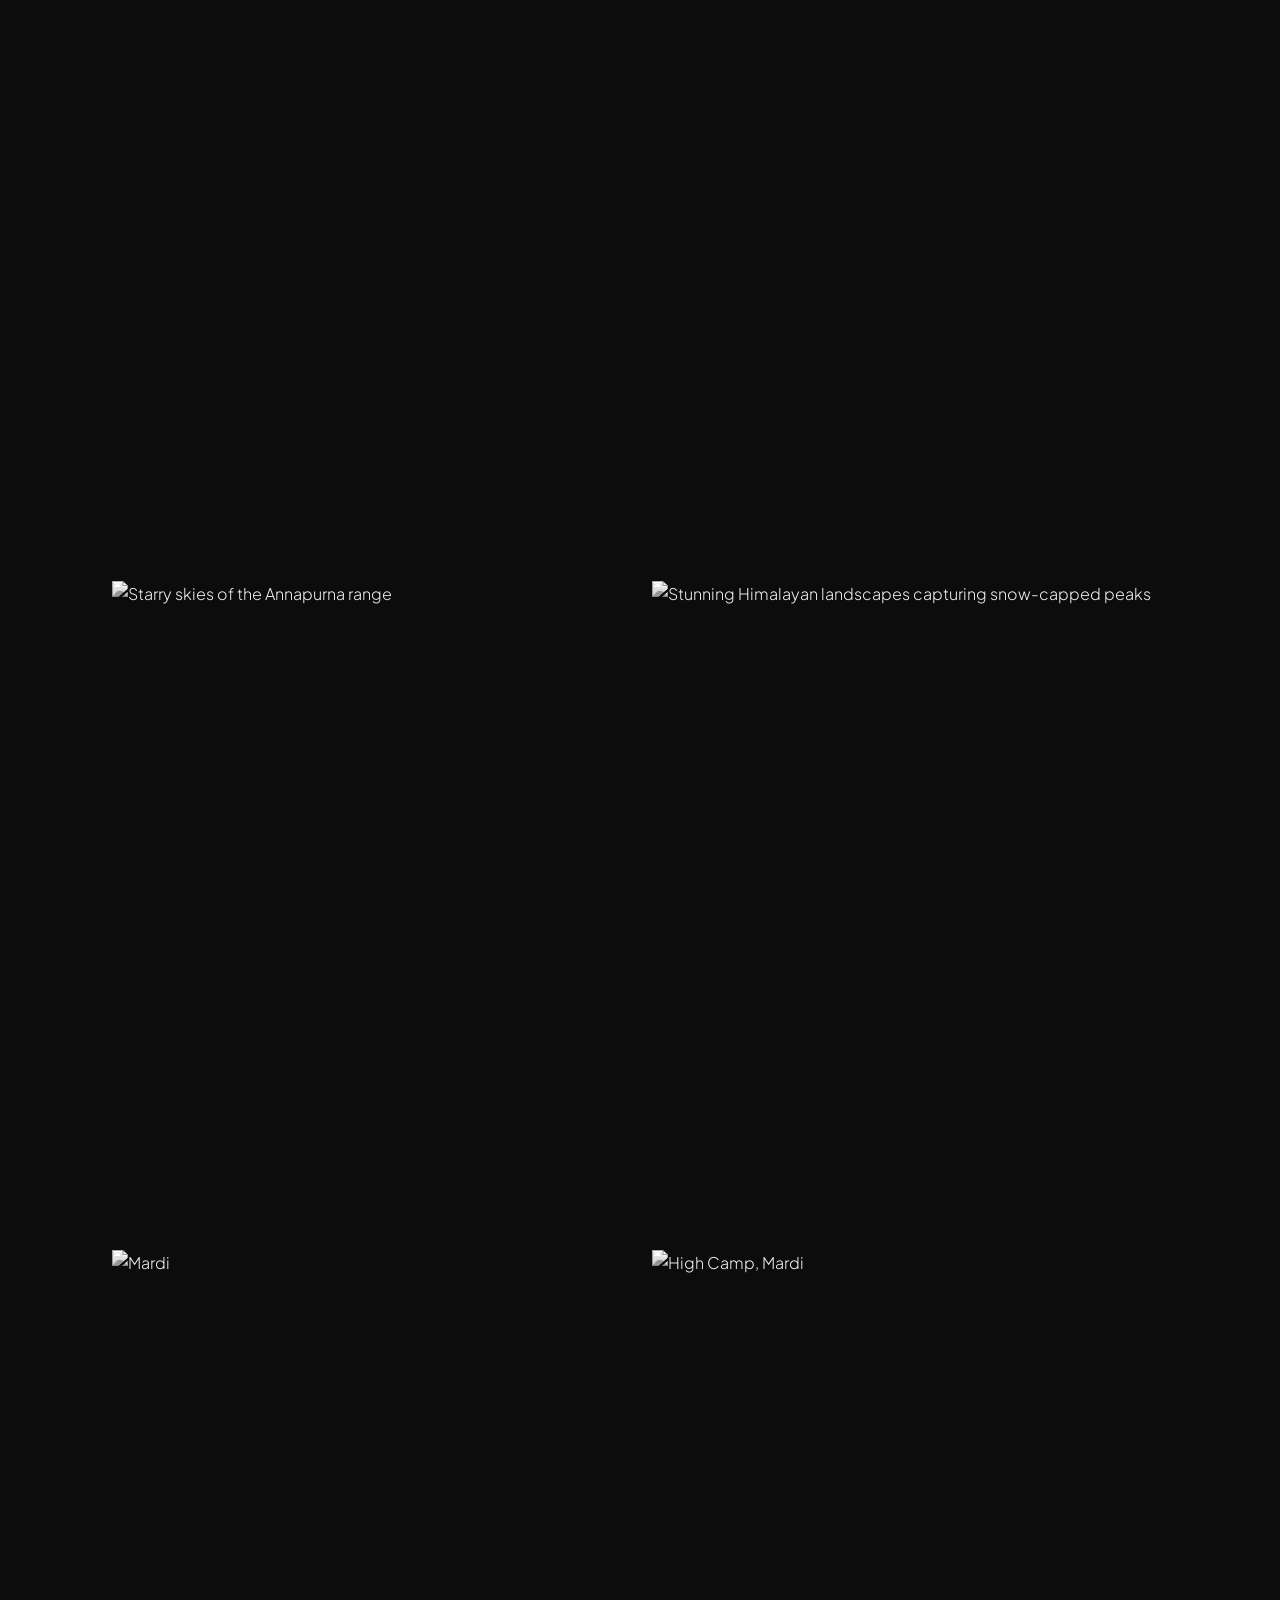
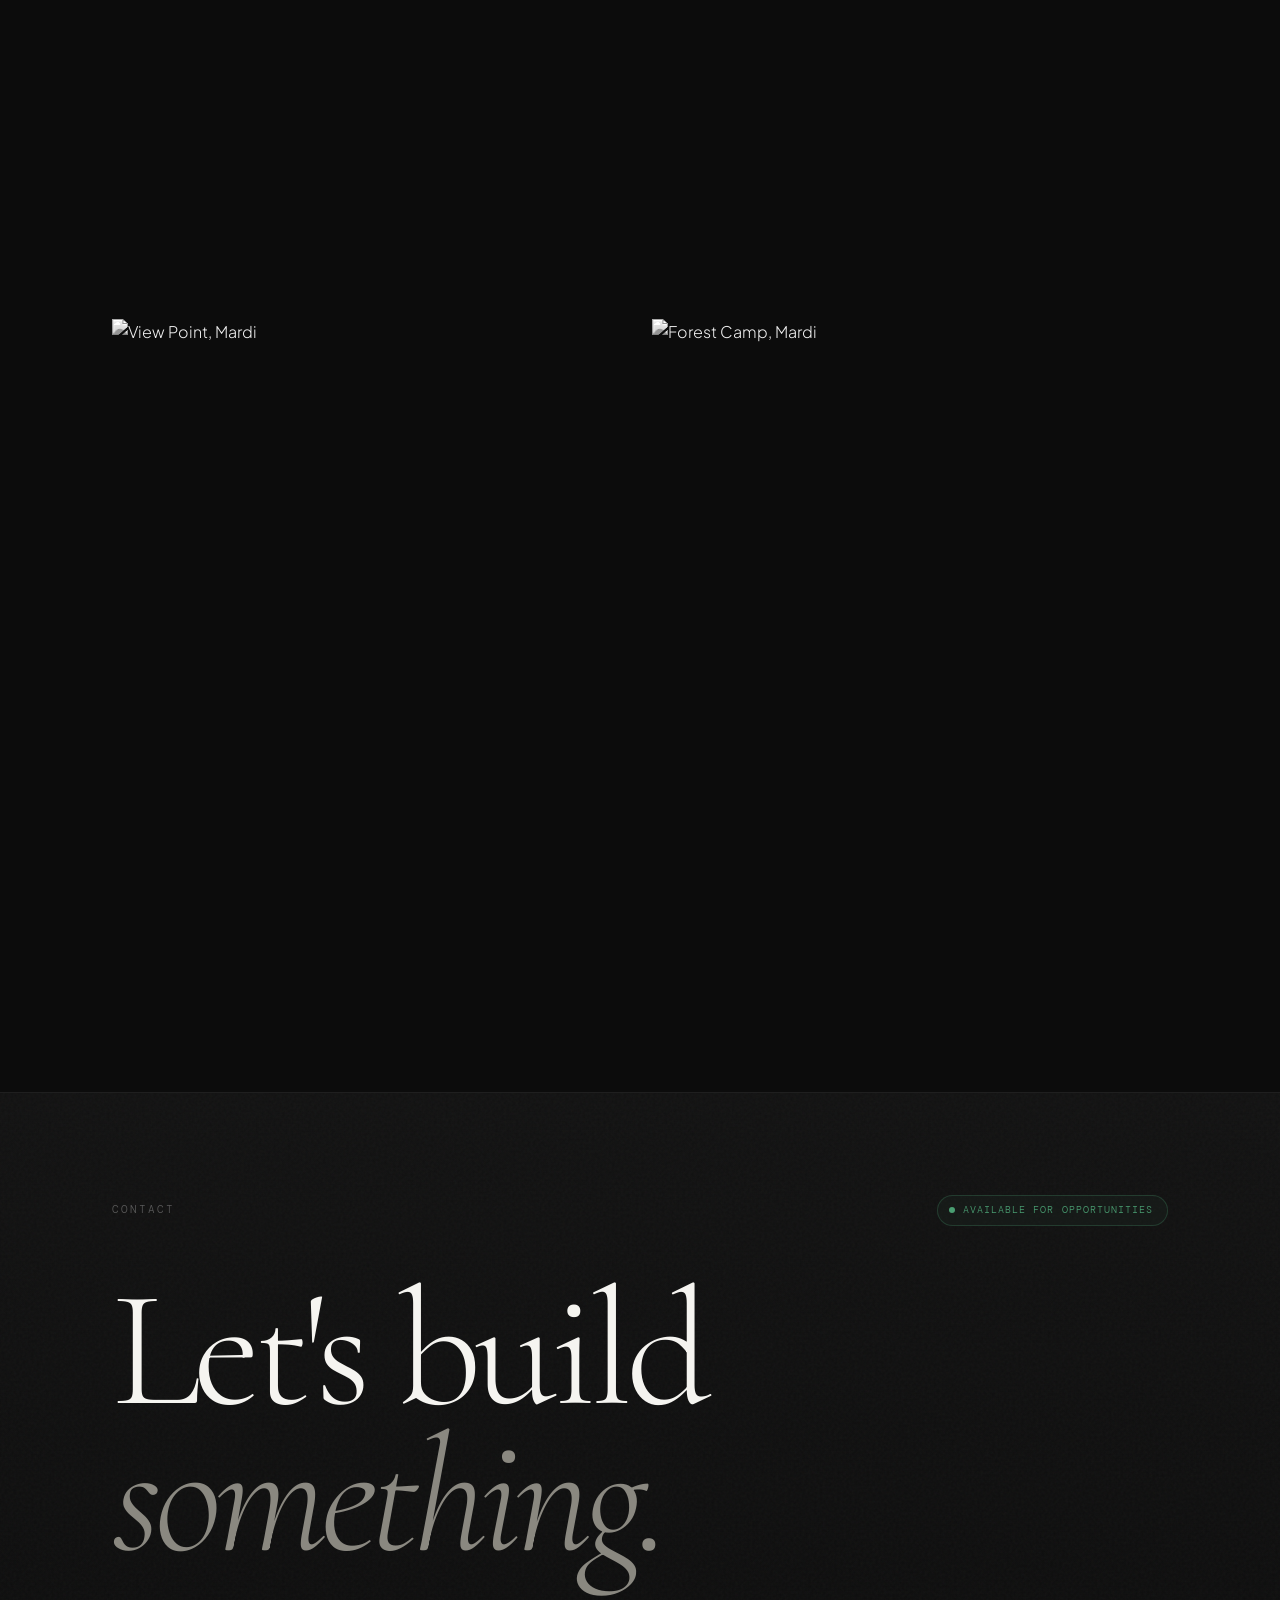
==== commit 8010b4da: "Update index.html" ====
--- a/index.html
+++ b/index.html
@@ -26,6 +26,17 @@
 <meta property="og:url" content="https://shresthasafal.com.np/"/>
 <meta property="og:site_name" content="Safal Kumar Shrestha"/>
 <meta property="og:locale" content="en_US"/>
+    <!-- 1. CRITICAL FIX: Add datePosted (YYYY-MM-DD format) -->
+  <meta itemprop="datePosted" content="2022-02-01" />
+
+  <!-- 2. CRITICAL FIX: Remote Job Location Markup -->
+  <meta itemprop="jobLocationType" content="TELECOMMUTE" />
+  <span itemprop="applicantLocationRequirements" itemscope itemtype="https://schema.org/Country">
+    <meta itemprop="name" content="US" />
+  </span>
+
+  <!-- 3. WARNING FIX: Add Employment Type -->
+  <meta itemprop="employmentType" content="FULL_TIME" />
 <meta property="og:image" content="https://safalkumarshrestha.github.io/portfolio-/og-image.jpg"/>
 <meta property="og:image:width" content="1200"/>
 <meta property="og:image:height" content="630"/>
@@ -836,18 +847,6 @@
       </div>
 
       <div class="tl-item" itemprop="hasOfferCatalog" itemscope itemtype="https://schema.org/JobPosting">
-  
-  <!-- 1. CRITICAL FIX: Add datePosted (YYYY-MM-DD format) -->
-  <meta itemprop="datePosted" content="2022-02-01" />
-
-  <!-- 2. CRITICAL FIX: Remote Job Location Markup -->
-  <meta itemprop="jobLocationType" content="TELECOMMUTE" />
-  <span itemprop="applicantLocationRequirements" itemscope itemtype="https://schema.org/Country">
-    <meta itemprop="name" content="US" />
-  </span>
-
-  <!-- 3. WARNING FIX: Add Employment Type -->
-  <meta itemprop="employmentType" content="FULL_TIME" />
 
   <div class="tl-date"><time datetime="2022">2022</time></div>
   <div class="tl-dot" aria-hidden="true"></div>
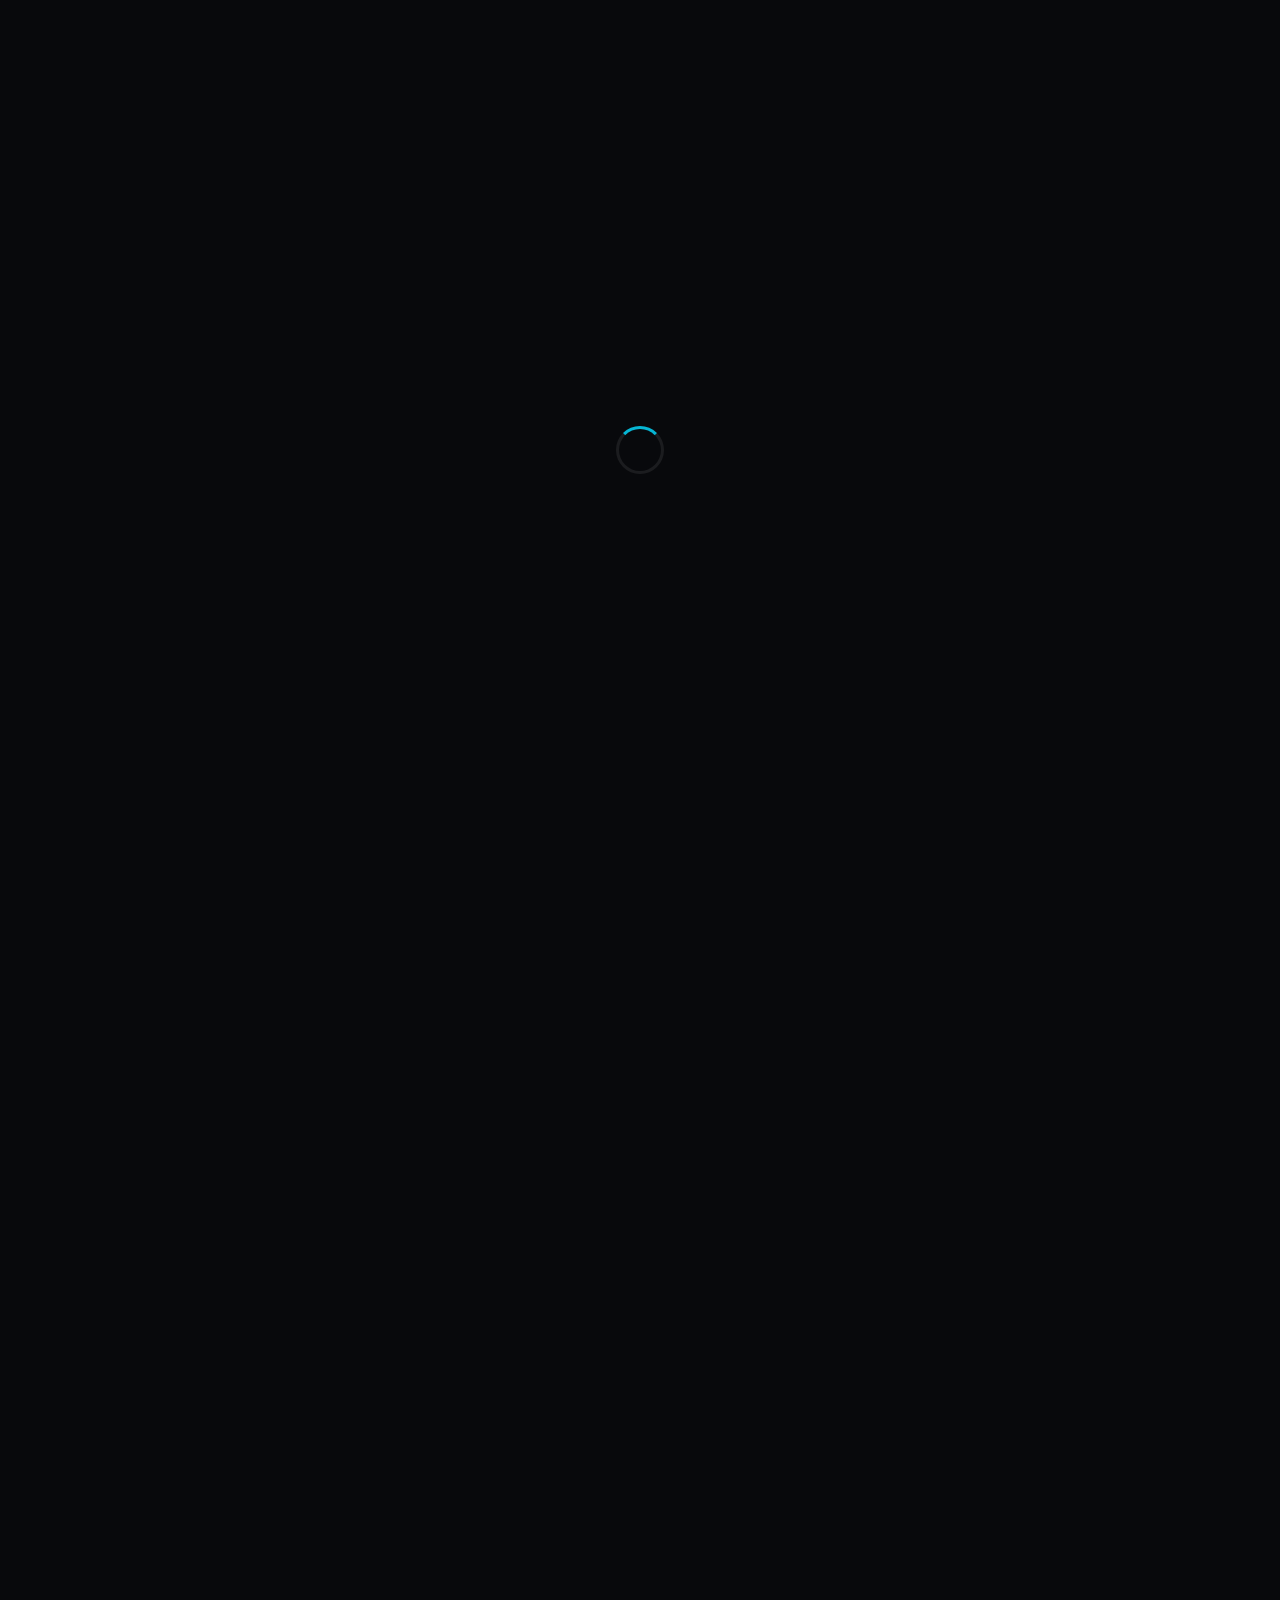
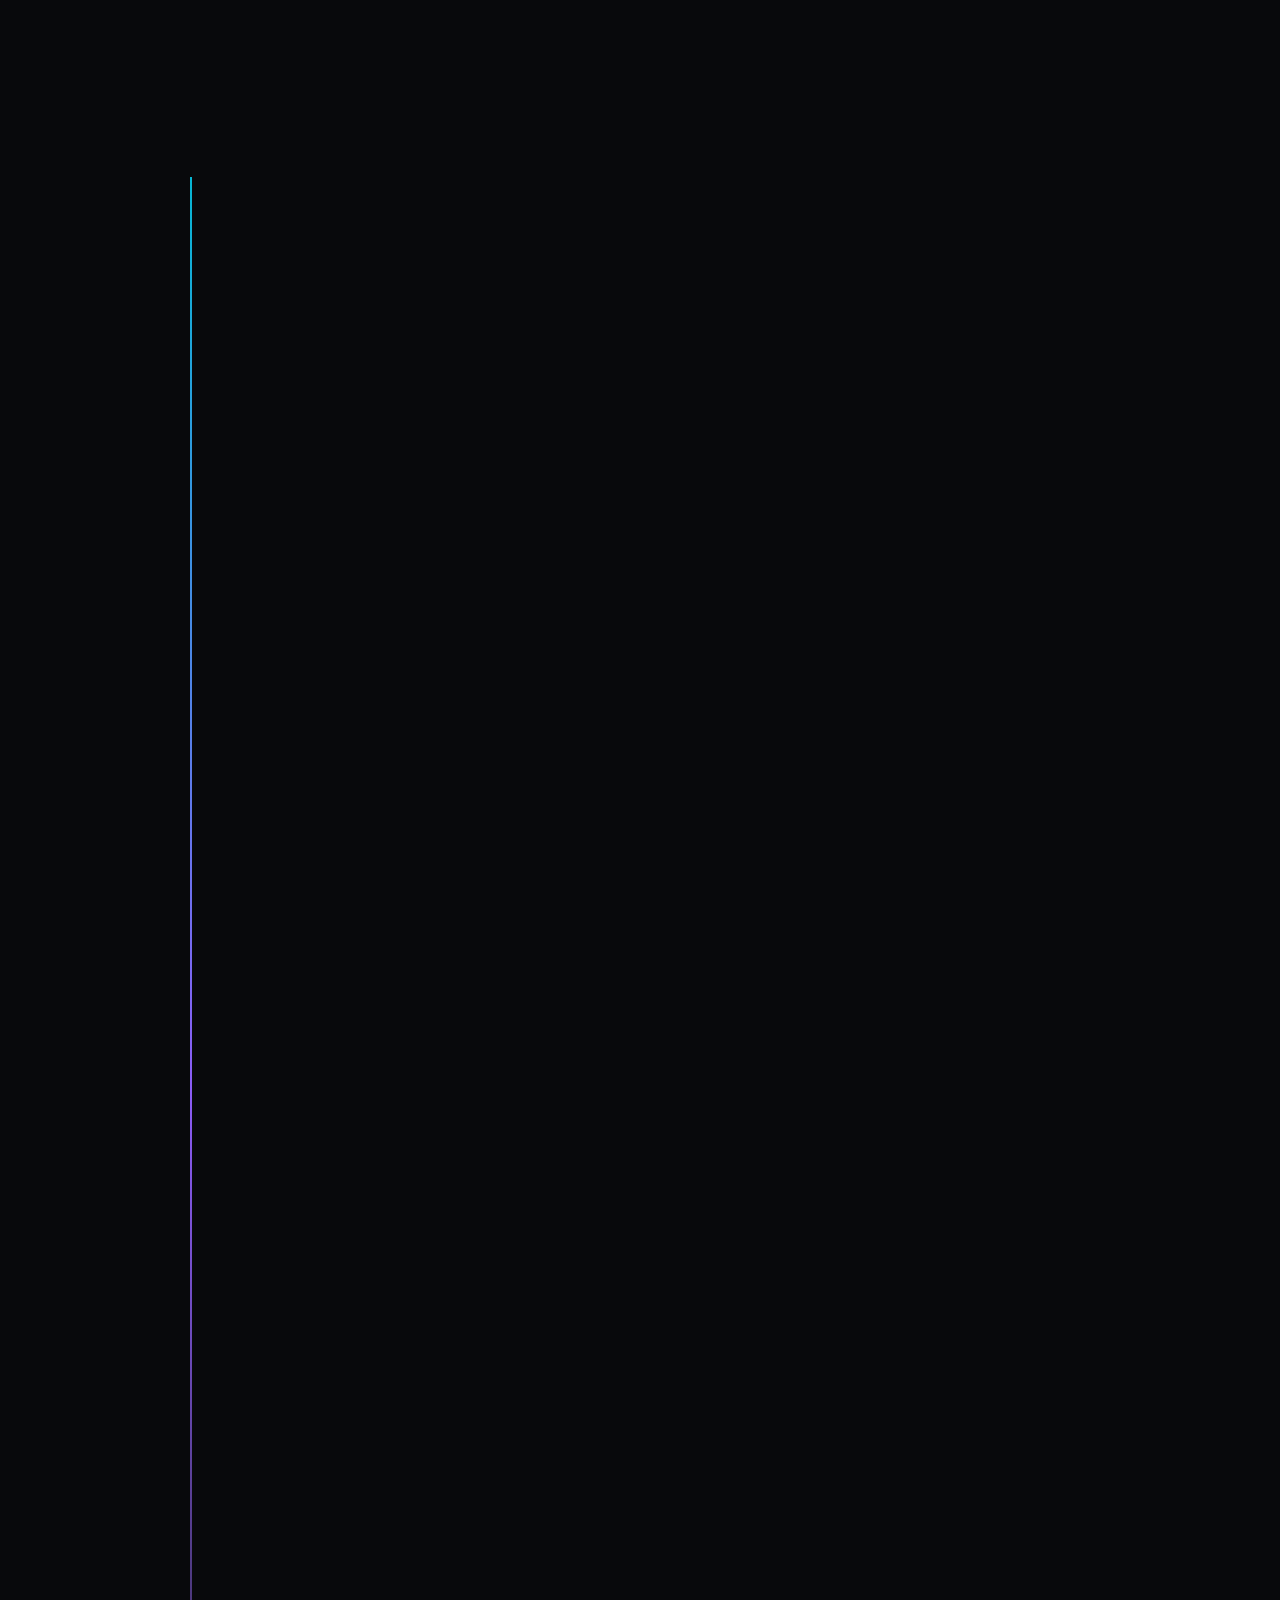
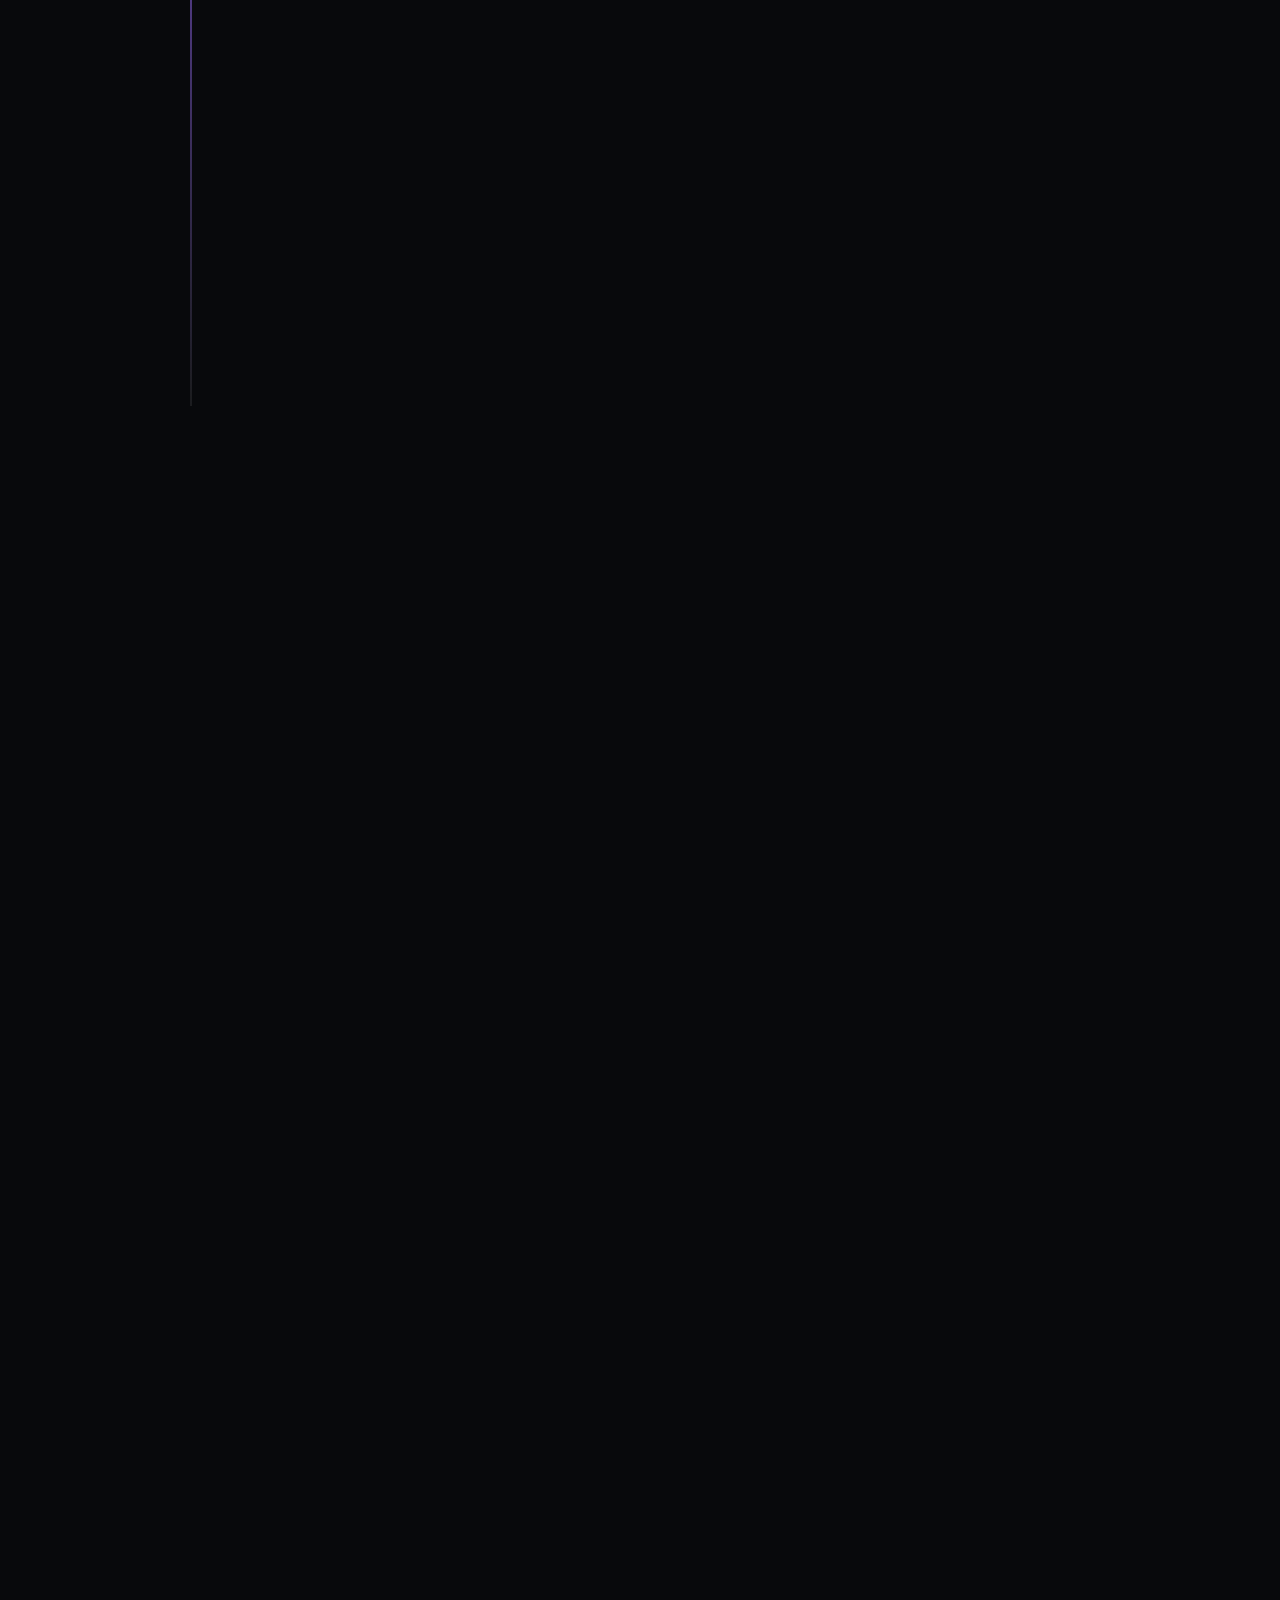
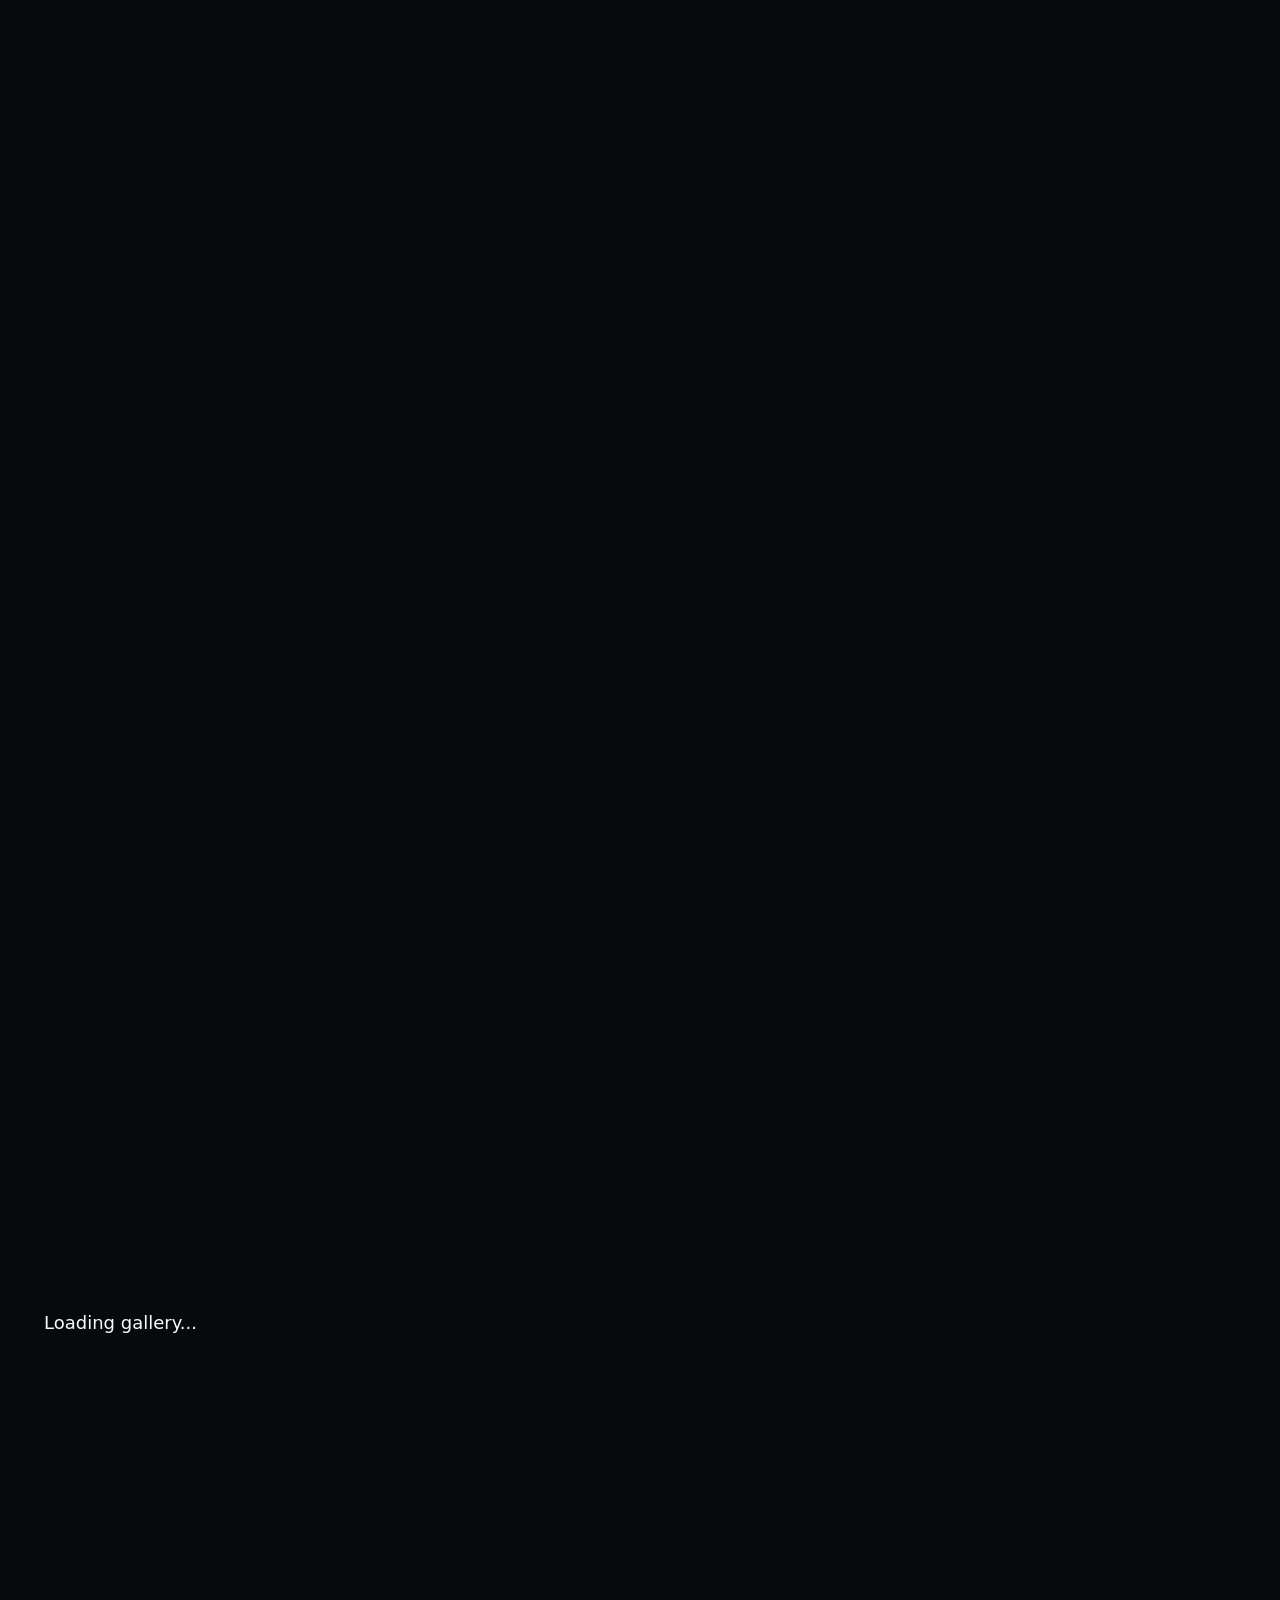
==== commit 4fb59d2c: "Update print statement from 'Hello' to 'Goodbye'" ====
--- a/index.html
+++ b/index.html
@@ -1,1234 +1,1839 @@
 <!DOCTYPE html>
 <html lang="en" prefix="og: https://ogp.me/ns#">
 <head>
-<meta charset="UTF-8"/>
-<meta name="viewport" content="width=device-width, initial-scale=1.0"/>
-<title>Safal Kumar Shrestha — AI/ML Engineer & MLOps Engineer, Kathmandu Nepal</title>
-<meta name="description" content="Safal Kumar Shrestha is a B.Tech AI student at Kathmandu University and  AI/ML Engineer. Creator of KU Krishi (Nepal ICT Award Semi-Finalist), Hydroponics AI (STEAM Grant, DFRobot hardware sponsored), TrekSathi and Like Tiffin — 3 apps live on Google Play under bala.ai. MLOps experience with Kubernetes, HAProxy, and self-hosted bare-metal infrastructure."/>
-<meta name="keywords" content="Safal Kumar Shrestha, Safal Shrestha, AI/ML Engineer, Nepal, Kathmandu University AI, KU Krishi, TrekSathi app, Like Tiffin, Hydroponics AI, bala.ai, Flutter developer Nepal, machine learning Nepal, KUAIC, ICT Award Nepal, STEAM Grant Nepal, DFRobot, Android developer Kathmandu, computer vision Nepal, B.Tech Artificial Intelligence, AIHPC, Kubernetes, HAProxy, bare-metal server, RTX 3080Ti, GPU clustering, MLOps, self-hosted server"/>
-<meta name="author" content="Safal Kumar Shrestha"/>
-<meta name="robots" content="index, follow, max-snippet:-1, max-image-preview:large, max-video-preview:-1"/>
-<meta name="googlebot" content="index, follow"/>
-<meta name="rating" content="General"/>
-<meta name="subject" content="Portfolio of Safal Kumar Shrestha – AI/ML Engineer, MLOps Engineer, Android App Creator"/>
-<meta name="language" content="English"/>
-<meta name="classification" content="Technology, Artificial Intelligence, Software Development, Portfolio"/>
-<meta name="theme-color" content="#0c0c0c"/>
-<meta name="color-scheme" content="dark"/>
-<meta name="application-name" content="Safal Shrestha Portfolio"/>
-<link rel="canonical" href="https://safalkumarshrestha.github.io/portfolio-/"/>
-<link rel="alternate" hreflang="en" href="https://shresthasafal.com.np/"/>
-<link rel="alternate" hreflang="x-default" href="https://safalkumarshrestha.github.io/portfolio-/"/>
-<link rel="sitemap" type="application/xml" href="/sitemap.xml"/>
-<meta property="og:type" content="profile"/>
-<meta property="og:title" content="Safal Kumar Shrestha — AI/ML Engineer & MLOps Engineer, Kathmandu"/>
-<meta property="og:description" content="B.Tech AI at Kathmandu University. Builder of KU Krishi (Nepal ICT Award Semi-Finalist), Hydroponics AI (STEAM Grant funded, DFRobot hardware sponsored), AIHPC cluster, and self-hosted cloud infrastructure. 3 apps live on Google Play under bala.ai."/>
-<meta property="og:url" content="https://shresthasafal.com.np/"/>
-<meta property="og:site_name" content="Safal Kumar Shrestha"/>
-<meta property="og:locale" content="en_US"/>
-    <!-- 1. CRITICAL FIX: Add datePosted (YYYY-MM-DD format) -->
-  <meta itemprop="datePosted" content="2022-02-01" />
-
-  <!-- 2. CRITICAL FIX: Remote Job Location Markup -->
-  <meta itemprop="jobLocationType" content="TELECOMMUTE" />
-  <span itemprop="applicantLocationRequirements" itemscope itemtype="https://schema.org/Country">
-    <meta itemprop="name" content="US" />
-  </span>
-
-  <!-- 3. WARNING FIX: Add Employment Type -->
-  <meta itemprop="employmentType" content="FULL_TIME" />
-<meta property="og:image" content="https://safalkumarshrestha.github.io/portfolio-/og-image.jpg"/>
-<meta property="og:image:width" content="1200"/>
-<meta property="og:image:height" content="630"/>
-<meta property="og:image:alt" content="Safal Kumar Shrestha — AI Developer from Kathmandu, Nepal"/>
-<meta property="profile:first_name" content="Safal Kumar"/>
-<meta property="profile:last_name" content="Shrestha"/>
-<meta name="twitter:card" content="Safal Kumar Shrestha — AI/ML Engineer & MLOps Engineer, Kathmandu Nepal"/>
-<meta name="twitter:title" content="Safal Kumar Shrestha — AI/ML Engineer & MLOps Engineer, Kathmandu Nepal"/>
-<meta name="twitter:description" content="B.Tech AI at Kathmandu University. KU Krishi (ICT Award Semi-Finalist), Hydroponics AI (STEAM Grant, DFRobot sponsored), AIHPC Kubernetes cluster, self-hosted server infrastructure. 3 apps on Google Play · bala.ai"/>
-<meta name="twitter:image" content="https://safalkumarshrestha.github.io/portfolio-/og-image.jpg"/>
-<meta name="twitter:image:alt" content="Safal Kumar Shrestha — AI Developer from Kathmandu, Nepal"/>
-<meta name="google-site-verification" content="gBxnHzqnFvH74Yls8sp2xXUwVWkb8UrnXbEdp6Fs4no" />
-
-<script type="application/ld+json">
-{
-  "@context": "https://schema.org",
-  "@graph": [
-    {
-      "@type": "Person",
-      "@id": "https://safalkumarshrestha.github.io/portfolio-/",
-      "name": "Safal Kumar Shrestha",
-      "givenName": "Safal Kumar",
-      "familyName": "Shrestha",
-      "url": "https://safalkumarshrestha.github.io/portfolio-/",
-      "image": {
-        "@type": "ImageObject",
-        "url": "https://safalkumarshrestha.github.io/portfolio-/",
-        "width": 800,
-        "height": 800
+  <meta charset="UTF-8">
+  <meta name="viewport" content="width=device-width, initial-scale=1.0">
+  <title>Safal Kumar Shrestha — AI/ML Engineer &amp; MLOps Engineer, Kathmandu Nepal</title>
+  <link rel="icon" type="image/png" href="/static/img/safal.png">
+<link rel="shortcut icon" href="/static/img/safal.png">
+  <meta name="description" content="Safal Kumar Shrestha is a B.Tech AI student at Kathmandu University and AI/ML Engineer. Creator of KU Krishi (Nepal ICT Award Semi-Finalist), Hydroponics AI (STEAM Grant, DFRobot hardware sponsored), TrekSathi and Tiffin — 3 apps live on Google Play under bala.ai. MLOps experience with Kubernetes, HAProxy, and self-hosted bare-metal infrastructure.">
+  <meta name="keywords" content="Safal Kumar Shrestha, Safal Shrestha, AI/ML Engineer, Nepal, Kathmandu University AI, KU Krishi, TrekSathi app, Tiffin, Hydroponics AI, bala.ai, Flutter developer Nepal, machine learning Nepal, KUAIC, ICT Award Nepal, STEAM Grant Nepal, DFRobot, Android developer Kathmandu, computer vision Nepal, B.Tech Artificial Intelligence, AIHPC, Kubernetes, HAProxy, bare-metal server, RTX 3080Ti, GPU clustering, MLOps, self-hosted server">
+  <meta name="author" content="Safal Kumar Shrestha">
+  <meta name="robots" content="index, follow, max-snippet:-1, max-image-preview:large, max-video-preview:-1">
+  <meta name="googlebot" content="index, follow">
+  <meta name="theme-color" content="#08090c">
+  <meta name="color-scheme" content="dark light">
+  <meta name="geo.region" content="NP-BA">
+  <meta name="geo.placename" content="Chitwan">
+  <meta name="geo.position" content="27.67;84.43">
+  <meta name="ICBM" content="27.67, 84.43">
+  <link rel="preconnect" href="https://fonts.googleapis.com">
+  <link rel="preconnect" href="https://fonts.gstatic.com" crossorigin>
+  <link rel="dns-prefetch" href="https://www.google-analytics.com">
+  <link rel="dns-prefetch" href="https://www.googletagmanager.com">
+  
+  <!-- Loading Screen -->
+  <style>
+    .loading-screen {
+      position: fixed;
+      inset: 0;
+      background: var(--bg-primary);
+      display: flex;
+      align-items: center;
+      justify-content: center;
+      z-index: 9999;
+      transition: opacity 0.5s ease, visibility 0.5s ease;
+    }
+    .loading-screen.hidden {
+      opacity: 0;
+      visibility: hidden;
+    }
+    .loader {
+      width: 48px;
+      height: 48px;
+      border: 3px solid var(--border-color);
+      border-top-color: var(--accent-cyan);
+      border-radius: 50%;
+      animation: spin 1s linear infinite;
+    }
+    @keyframes spin {
+      to { transform: rotate(360deg); }
+    }
+  </style>
+  
+  <!-- Canonical URL -->
+  <link rel="canonical" href="https://www.safalkumarshrestha.com.np/">
+  <link rel="sitemap" type="application/xml" title="Sitemap" href="/sitemap.xml">
+  
+  <!-- Open Graph / Social Search Cards -->
+  <meta property="og:type" content="profile">
+  <meta property="og:title" content="Safal Kumar Shrestha — AI/ML Engineer &amp; MLOps Engineer, Kathmandu">
+  <meta property="og:description" content="B.Tech AI at Kathmandu University. Builder of KU Krishi (Nepal ICT Award Semi-Finalist), Hydroponics AI (STEAM Grant funded, DFRobot hardware sponsored), AIHPC cluster, and self-hosted cloud infrastructure. 3 apps live on Google Play under bala.ai.">
+  <meta property="og:url" content="https://www.safalkumarshrestha.com.np/">
+  <meta property="og:site_name" content="Safal Kumar Shrestha">
+  <meta property="og:locale" content="en_US">
+  <meta property="og:image" content="https://www.safalkumarshrestha.com.np/static/img/safal.png">
+  <meta property="og:image:width" content="1200">
+  <meta property="og:image:height" content="630">
+  <meta property="og:image:alt" content="Safal Kumar Shrestha — AI Developer from Kathmandu, Nepal">
+  <meta property="profile:first_name" content="Safal Kumar">
+  <meta property="profile:last_name" content="Shrestha">
+  
+  <!-- Twitter Card -->
+  <meta name="twitter:card" content="summary_large_image">
+  <meta name="twitter:title" content="Safal Kumar Shrestha — AI/ML Engineer &amp;  Chitwan Nepal">
+  <meta name="twitter:description" content="B.Tech AI at Kathmandu University. KU Krishi (ICT Award Semi-Finalist), Hydroponics AI (STEAM Grant, DFRobot sponsored), AIHPC Kubernetes cluster, self-hosted server infrastructure. 3 apps on Google Play · bala.ai">
+  <meta name="twitter:image" content="https://www.safalkumarshrestha.com.np/static/img/safal.png">
+  <meta name="twitter:image:alt" content="Safal Kumar Shrestha — AI Developer from Kathmandu, Nepal">
+  <meta name="google-site-verification" content="gBxnHzqnFvH74Yls8sp2xXUwVWkb8UrnXbEdp6Fs4no">
+  
+  <!-- Stylesheet -->
+  <link rel="stylesheet" href="static/index.css">
+  
+  <!-- Comprehensive JSON-LD Knowledge Graph for Search Engines & LLM Answer Engines -->
+  <script type="application/ld+json">
+  {
+    "@context": "https://schema.org",
+    "@graph": [
+      {
+        "@type": "ProfilePage",
+        "@id": "https://www.safalkumarshrestha.com.np/#profilepage",
+        "url": "https://www.safalkumarshrestha.com.np/",
+        "name": "Safal Kumar Shrestha — AI/ML Engineer & MLOps Engineer, Kathmandu Nepal",
+        "description": "Authoritative entity profile page for Safal Kumar Shrestha, AI/ML Engineer, Researcher, MLOps Builder, and Android App Creator.",
+        "mainEntity": {
+          "@id": "https://www.safalkumarshrestha.com.np/#person"
+        }
       },
-      "description": "B.Tech Artificial Intelligence student at Kathmandu University and indie Android app developer. Specialist in Machine Learning, Computer Vision, MLOps, Kubernetes, and full‑stack Flutter applications.",
-      "jobTitle": ["AI/ML Engineer", "Android Software Engineer", "MLOps Engineer"],
-      "knowsAbout": ["Machine Learning", "Computer Vision", "Flutter", "Python", "TensorFlow", "IoT", "Android Development", "Artificial Intelligence", "Kubernetes", "HAProxy", "Bare-metal Server Deployment", "GPU Clustering", "Embedded Systems", "Shopify Integration", "Reinforcement Learning"],
-      "nationality": {"@type": "Country", "name": "Nepal"},
-      "address": {
-        "@type": "PostalAddress",
-        "addressLocality": "Kathmandu",
-        "addressRegion": "Bagmati Province",
-        "addressCountry": "NP"
+      {
+        "@type": "Person",
+        "@id": "https://www.safalkumarshrestha.com.np/#person",
+        "name": "Safal Kumar Shrestha",
+        "givenName": "Safal Kumar",
+        "familyName": "Shrestha",
+        "url": "https://www.safalkumarshrestha.com.np/",
+        "jobTitle": [
+          "AI/ML Engineer",
+          "Android Software Engineer",
+          "MLOps Engineer"
+        ],
+        "description": "B.Tech Artificial Intelligence student at Kathmandu University and indie Android app developer. Specialist in Machine Learning, Computer Vision, MLOps, Kubernetes, and full-stack Flutter applications.",
+        "knowsAbout": [
+          "Artificial Intelligence",
+          "Machine Learning",
+          "Deep Learning",
+          "Reinforcement Learning",
+          "Computer Vision",
+          "Natural Language Processing",
+          "AI Agents",
+          "Intelligent Systems",
+          "MLOps",
+          "Kubernetes",
+          "HAProxy",
+          "Bare-Metal Server Architecture",
+          "GPU Clustering",
+          "Flutter",
+          "Android Development",
+          "IoT & Edge Computing",
+          "LiveKit Video Streaming",
+          "Django REST",
+          "Node.js"
+        ],
+        "nationality": {
+          "@type": "Country",
+          "name": "Nepal"
+        },
+        "address": {
+          "@type": "PostalAddress",
+          "addressLocality": "Chitwan",
+          "addressRegion": "Bagmati Province",
+          "addressCountry": "NP"
+        },
+        "alumniOf": [
+          {
+            "@type": "CollegeOrUniversity",
+            "@id": "https://ku.edu.np/#university",
+            "name": "Kathmandu University",
+            "url": "https://ku.edu.np"
+          },
+          {
+            "@type": "EducationalOrganization",
+            "name": "Nepal Polytechnic Institute",
+            "location": "Bharatpur, Nepal"
+          }
+        ],
+        "worksFor": [
+          {
+            "@type": "Organization",
+            "name": "Shop2App Corp",
+            "location": "United States (Remote)"
+          },
+          {
+            "@type": "Organization",
+            "@id": "https://www.safalkumarshrestha.com.np/#bala-ai",
+            "name": "bala.ai",
+            "url": "https://apkpure.com/tiffin/com.tiffin.tiffin"
+          }
+        ],
+        "sponsor": {
+          "@type": "Organization",
+          "name": "DFRobot",
+          "url": "https://www.dfrobot.com"
+        },
+        "award": [
+          "Nepal ICT Award Semi-Finalist (2024) — KU Krishi App",
+          "STEAM Research Grant Recipient (2026) — Hydroponics AI Project",
+          "AI Crusade Hackathon 3rd Place (2024) — KUAIC"
+        ],
+        "sameAs": [
+          "https://github.com/safalkumarshrestha",
+          "https://www.linkedin.com/in/safalkumarshrestha/",
+          "https://apkpure.com/tiffin/com.tiffin.tiffin"
+        ],
+        "contactPoint": {
+          "@type": "ContactPoint",
+          "contactType": "professional",
+          "email": "hello@safalkumarshrestha.com.np",
+          "url": "https://www.safalkumarshrestha.com.np/#contact"
+        }
       },
-      "alumniOf": {
-        "@type": "CollegeOrUniversity",
-        "name": "Kathmandu University",
-        "url": "https://ku.edu.np"
+      {
+        "@type": "WebSite",
+        "@id": "https://www.safalkumarshrestha.com.np/#website",
+        "url": "https://www.safalkumarshrestha.com.np/",
+        "name": "Safal Kumar Shrestha Portfolio",
+        "description": "Official portfolio of Safal Kumar Shrestha – AI/ML Engineer, MLOps Engineer and Android App Builder from Kathmandu, Nepal.",
+        "publisher": {
+          "@id": "https://www.safalkumarshrestha.com.np/#person"
+        },
+        "potentialAction": {
+          "@type": "SearchAction",
+          "target": "https://www.safalkumarshrestha.com.np/?s={search_term_string}",
+          "query-input": "required name=search_term_string"
+        }
       },
-      "worksFor": {
+      {
         "@type": "Organization",
-        "name": "Shop2App",
-        "location": "United States (Remote)"
+        "@id": "https://www.safalkumarshrestha.com.np/#bala-ai",
+        "name": "bala.ai",
+        "url": "https://apkpure.com/tiffin/com.tiffin.tiffin",
+        "description": "Independent software development label by Safal Shrestha, publishing Android applications on Google Play Store.",
+        "founder": {
+          "@id": "https://www.safalkumarshrestha.com.np/#person"
+        }
       },
-      "sponsor": {
-        "@type": "Organization",
-        "name": "DFRobot",
-        "url": "https://www.dfrobot.com"
+      {
+        "@type": "BreadcrumbList",
+        "@id": "https://www.safalkumarshrestha.com.np/#breadcrumb",
+        "itemListElement": [
+          {
+            "@type": "ListItem",
+            "position": 1,
+            "name": "Home",
+            "item": "https://www.safalkumarshrestha.com.np/"
+          },
+          {
+            "@type": "ListItem",
+            "position": 2,
+            "name": "About",
+            "item": "https://www.safalkumarshrestha.com.np/#about"
+          },
+          {
+            "@type": "ListItem",
+            "position": 3,
+            "name": "Projects",
+            "item": "https://www.safalkumarshrestha.com.np/#projects"
+          },
+          {
+            "@type": "ListItem",
+            "position": 4,
+            "name": "Skills",
+            "item": "https://www.safalkumarshrestha.com.np/#skills"
+          },
+          {
+            "@type": "ListItem",
+            "position": 5,
+            "name": "Experience",
+            "item": "https://www.safalkumarshrestha.com.np/#experience"
+          },
+          {
+            "@type": "ListItem",
+            "position": 6,
+            "name": "Education",
+            "item": "https://www.safalkumarshrestha.com.np/#education"
+          },
+          {
+            "@type": "ListItem",
+            "position": 7,
+            "name": "FAQ",
+            "item": "https://www.safalkumarshrestha.com.np/#faq"
+          },
+          {
+            "@type": "ListItem",
+            "position": 8,
+            "name": "Contact",
+            "item": "https://www.safalkumarshrestha.com.np/#contact"
+          }
+        ]
       },
-      "award": [
-        "Nepal ICT Award Semi‑Finalist – KU Krishi (2024)",
-        "STEAM Research Grant – Hydroponics AI (2026)"
-      ],
-      "sameAs": [
-        "https://www.linkedin.com/in/itsmesafal/",
-        "https://play.google.com/store/apps/dev?id=4938488984635860791",
-        "https://github.com/whoamisafal"
-      ]
-    },
-    {
-      "@type": "WebSite",
-      "@id": "https://safalkumarshrestha.github.io/portfolio-/",
-      "url": "https://safalkumarshrestha.github.io/portfolio-/",
-      "name": "Safal Kumar Shrestha Portfolio",
-      "description": "Official portfolio of Safal Kumar Shrestha – AI/ML Engineer, MLOps Engineer and Android App Builder from Kathmandu, Nepal.",
-      "publisher": {"@id": "https://shresthasafal.com.np/#person"},
-      "potentialAction": {
-        "@type": "SearchAction",
-        "target": "https://safalkumarshrestha.github.io/portfolio-/",
-        "query-input": "required name=search_term_string"
+      {
+        "@type": "ItemList",
+        "@id": "https://www.safalkumarshrestha.com.np/#project-list",
+        "name": "Selected Projects by Safal Shrestha",
+        "itemListElement": [
+          {
+            "@type": "SoftwareApplication",
+            "position": 1,
+            "name": "KU Krishi App",
+            "description": "Embedded AI agricultural assistant built at Kathmandu University for leaf disease diagnosis outputting metrics in Nepali. Nepal ICT Award Semi-Finalist 2024.",
+            "applicationCategory": "MobileApplication / Agricultural AI",
+            "operatingSystem": "Android",
+            "author": { "@id": "https://www.safalkumarshrestha.com.np/#person" }
+          },
+          {
+            "@type": "SoftwareApplication",
+            "position": 2,
+            "name": "Hydroponics AI System",
+            "description": "Industrial IoT automation platform applying Reinforcement Learning to urban farming. Funded by STEAM Grant (Ministry of Education, Science and Tech, Nepal) with hardware sponsored by DFRobot.",
+            "applicationCategory": "Agriculture / Artificial Intelligence",
+            "author": { "@id": "https://www.safalkumarshrestha.com.np/#person" }
+          },
+          {
+            "@type": "SoftwareApplication",
+            "position": 3,
+            "name": "Self-Hosted Public Cloud Infrastructure",
+            "description": "Custom bare-metal server node built in 2022 from scratch to host Tiffin production backend data endpoints without cloud providers.",
+            "applicationCategory": "CloudInfrastructure / Systems",
+            "author": { "@id": "https://www.safalkumarshrestha.com.np/#person" }
+          },
+          {
+            "@type": "SoftwareApplication",
+            "position": 4,
+            "name": "AIHPC — High-Performance Computing Cluster",
+            "description": "Dedicated high-performance computing cluster built in 2025 at KU AI Lab using Kubernetes, HAProxy, and NVIDIA RTX 3080Ti GPUs.",
+            "applicationCategory": "MLOps / Supercomputing",
+            "author": { "@id": "https://www.safalkumarshrestha.com.np/#person" }
+          },
+          {
+            "@type": "SoftwareApplication",
+            "position": 5,
+            "name": "TrekSathi Mobile App",
+            "description": "Production trekking companion app engineered for Nepal mountain corridors with custom vector trail tracking, elevation charts, and agentic AI route planning. Published under bala.ai.",
+            "applicationCategory": "MobileApplication / GIS Navigation",
+            "operatingSystem": "Android",
+            "author": { "@id": "https://www.safalkumarshrestha.com.np/#person" }
+          },
+          {
+            "@type": "SoftwareApplication",
+            "position": 6,
+            "name": "Tiffin Platform",
+            "description": "Home-cooked meal delivery platform connecting students and office workers with home chefs in Nepal. Published under bala.ai and powered by self-hosted bare-metal cloud.",
+            "applicationCategory": "MobileApplication / E-Commerce",
+            "operatingSystem": "Android",
+            "author": { "@id": "https://www.safalkumarshrestha.com.np/#person" }
+          }
+        ]
+      },
+      {
+        "@type": "FAQPage",
+        "@id": "https://www.safalkumarshrestha.com.np/#faqpage",
+        "mainEntity": [
+          {
+            "@type": "Question",
+            "name": "Who is Safal Kumar Shrestha?",
+            "acceptedAnswer": {
+              "@type": "Answer",
+              "text": "Safal Kumar Shrestha is an AI Developer, MLOps Engineer, and Android Software Engineer from Chitwan, Nepal. He is currently pursuing a B.Tech in Artificial Intelligence at Kathmandu University and publishes apps under the name bala.ai on Google Play. His work has been recognized with the Nepal ICT Award (Semi-Finalist) and a STEAM research grant."
+            }
+          },
+          {
+            "@type": "Question",
+            "name": "What are Safal's most notable projects?",
+            "acceptedAnswer": {
+              "@type": "Answer",
+              "text": "Key projects built by Safal include: KU Krishi (ICT Award Semi-Finalist, computer vision for crop disease detection in Nepali), Hydroponics AI (STEAM Grant & DFRobot sponsored, AI + IoT automated farming), a self-hosted bare-metal server powering the Tiffin app, an AIHPC Kubernetes cluster, and the TrekSathi trekking companion."
+            }
+          },
+          {
+            "@type": "Question",
+            "name": "What technologies does Safal specialize in?",
+            "acceptedAnswer": {
+              "@type": "Answer",
+              "text": "Safal works across the full stack: MLOps (Kubernetes, HAProxy, Docker, Bare-Metal Linux), AI/ML (TensorFlow, PyTorch, YOLOv8, OpenCV, Gymnasium, PINNs), Mobile (Flutter, Android Java, Dart), Backend (FastAPI, Django, Node.js, MongoDB, LiveKit), and IoT Hardware (ESP32, Raspberry Pi, Arduino, DFRobot sensors, MQTT)."
+            }
+          },
+          {
+            "@type": "Question",
+            "name": "How can I collaborate with Safal?",
+            "acceptedAnswer": {
+              "@type": "Answer",
+              "text": "You can email him at safalkumarshrestha08@gmail.com or connect on LinkedIn at linkedin.com/in/safalkumarshrestha. He is open to research collaborations, AI/ML internships, app development partnerships, and remote software engineering roles."
+            }
+          },
+          {
+            "@type": "Question",
+            "name": "Does Safal have experience with cloud infrastructure?",
+            "acceptedAnswer": {
+              "@type": "Answer",
+              "text": "Yes. He built a completely self-hosted bare-metal server that is publicly accessible and powered the Tiffin app backend. He also led the AIHPC initiative at KU, configuring Kubernetes and HAProxy on NVIDIA RTX 3080Ti GPUs, gaining deep insights into enterprise-grade cluster orchestration."
+            }
+          },
+          {
+            "@type": "Question",
+            "name": "What is Safal's educational background?",
+            "acceptedAnswer": {
+              "@type": "Answer",
+              "text": "Safal is currently pursuing a B.Tech in Artificial Intelligence at Kathmandu University, School of Engineering, with an expected graduation in 2027. He previously completed a Diploma in Computer Engineering at Nepal Polytechnic Institute in 2022 with a final percentage of 81.62%."
+            }
+          },
+          {
+            "@type": "Question",
+            "name": "What awards and recognition has Safal received?",
+            "acceptedAnswer": {
+              "@type": "Answer",
+              "text": "Safal has received: Nepal ICT Award Semi-Finalist (2024) for KU Krishi, STEAM Research Grant Recipient (2026) for Hydroponics AI, DFRobot Hardware Sponsorship for Hydroponics AI instrumentation, and AI Crusade Hackathon Third Place (2024) at KUAIC."
+            }
+          },
+          {
+            "@type": "Question",
+            "name": "Does Safal work with IoT and embedded systems?",
+            "acceptedAnswer": {
+              "@type": "Answer",
+              "text": "Yes. Safal has extensive experience with IoT and embedded hardware, including ESP32, Raspberry Pi, Arduino, DFRobot sensors, and MQTT protocols. His Hydroponics AI project built 6 sensing and control workflows across 2 ESP32 platforms for environmental monitoring, pumping, and nutrient dosing."
+            }
+          },
+          {
+            "@type": "Question",
+            "name": "Is Safal available for remote work or freelance projects?",
+            "acceptedAnswer": {
+              "@type": "Answer",
+              "text": "Yes, Safal is open to remote work, freelance projects, and collaborations. He is based in Chitwan & Kathmandu, Nepal, and is remote-friendly. He is particularly interested in AI/ML research collaborations, mobile app development partnerships, MLOps infrastructure projects, and innovative applications of computer vision or reinforcement learning."
+            }
+          },
+          {
+            "@type": "Question",
+            "name": "What programming languages does Safal use?",
+            "acceptedAnswer": {
+              "@type": "Answer",
+              "text": "Safal is proficient in Python, SQL, Java, Kotlin, C/C++, and Dart. He uses Python extensively for AI/ML, backend services (FastAPI, Django, Node.js), and scripting. Java and Kotlin for Android development, C/C++ for embedded systems and IoT, and Dart for Flutter mobile applications."
+            }
+          }
+        ]
       }
-    },
-    {
-      "@type": "Organization",
-      "@id": "https://shresthasafal.com.np/#organization",
-      "name": "bala.ai",
-      "url": "https://play.google.com/store/apps/dev?id=4938488984635860791",
-      "logo": "https://safalkumarshrestha.github.io/portfolio-/icon/logo.png",
-      "description": "Independent app development label by Safal Kumar Shrestha, with 3 live apps on Google Play.",
-      "founder": {"@id": "https://safalkumarshrestha.github.io/portfolio-/"
-    },
-    {
-      "@type": "BreadcrumbList",
-      "itemListElement": [
-        {
-          "@type": "ListItem",
-          "position": 1,
-          "name": "Home",
-          "item": "https://shresthasafal.com.np/"
-        },
-        {
-          "@type": "ListItem",
-          "position": 2,
-          "name": "About",
-          "item": "https://shresthasafal.com.np/#about"
-        },
-        {
-          "@type": "ListItem",
-          "position": 3,
-          "name": "Projects",
-          "item": "https://shresthasafal.com.np/#projects"
-        },
-        {
-          "@type": "ListItem",
-          "position": 4,
-          "name": "Skills",
-          "item": "https://shresthasafal.com.np/#skills"
-        },
-        {
-          "@type": "ListItem",
-          "position": 5,
-          "name": "Experience",
-          "item": "https://shresthasafal.com.np/#experience"
-        },
-        {
-          "@type": "ListItem",
-          "position": 6,
-          "name": "Education",
-          "item": "https://shresthasafal.com.np/#education"
-        },
-        {
-          "@type": "ListItem",
-          "position": 7,
-          "name": "FAQ",
-          "item": "https://shresthasafal.com.np/#faq"
-        },
-        {
-          "@type": "ListItem",
-          "position": 8,
-          "name": "Contact",
-          "item": "https://shresthasafal.com.np/#contact"
-        }
-      ]
-    },
-    {
-      "@type": "ItemList",
-      "itemListElement": [
-        {
-          "@type": "ListItem",
-          "position": 1,
-          "name": "KU Krishi App",
-          "url": "https://shresthasafal.com.np/#projects"
-        },
-        {
-          "@type": "ListItem",
-          "position": 2,
-          "name": "Hydroponics AI System",
-          "url": "https://shresthasafal.com.np/#projects"
-        },
-        {
-          "@type": "ListItem",
-          "position": 3,
-          "name": "Self-Hosted Public Cloud Infrastructure",
-          "url": "https://shresthasafal.com.np/#projects"
-        },
-        {
-          "@type": "ListItem",
-          "position": 4,
-          "name": "AIHPC – High-Performance Computing Cluster",
-          "url": "https://shresthasafal.com.np/#projects"
-        },
-        {
-          "@type": "ListItem",
-          "position": 5,
-          "name": "TrekSathi App",
-          "url": "https://shresthasafal.com.np/#projects"
-        },
-        {
-          "@type": "ListItem",
-          "position": 6,
-          "name": "Like Tiffin App",
-          "url": "https://shresthasafal.com.np/#projects"
-        }
-      ]
-    },
-    {
-      "@type": "FAQPage",
-      "mainEntity": [
-        {
-          "@type": "Question",
-          "name": "Who is Safal Kumar Shrestha?",
-          "acceptedAnswer": {
-            "@type": "Answer",
-            "text": "Safal Kumar Shrestha is an AI/ML Engineer, MLOps Engineer, and Android Software Engineer from Chitwan, Nepal. He is currently pursuing a B.Tech in Artificial Intelligence at Kathmandu University and publishes apps under the name bala.ai on Google Play. His work has been recognized with the Nepal ICT Award (Semi‑Finalist) and a STEAM research grant."
-          }
-        },
-        {
-          "@type": "Question",
-          "name": "What are Safal's most notable projects?",
-          "acceptedAnswer": {
-            "@type": "Answer",
-            "text": "Key projects include KU Krishi (ICT Award Semi‑Finalist, computer vision for crop disease detection), Hydroponics AI (STEAM Grant & DFRobot sponsored, AI + IoT automated farming), a self‑hosted bare‑metal server powering the Like Tiffin app, an AIHPC Kubernetes cluster, and the TrekSathi trekking companion."
-          }
-        },
-        {
-          "@type": "Question",
-          "name": "What technologies does Safal work with?",
-          "acceptedAnswer": {
-            "@type": "Answer",
-            "text": "Safal works with Kubernetes, HAProxy, Docker, Python, TensorFlow, PyTorch, YOLOv8, OpenCV, Flutter, Dart, Java, Firebase, FastAPI, Django, Node.js, MongoDB, and IoT hardware like ESP32, Raspberry Pi, and DFRobot sensors."
-          }
-        },
-        {
-          "@type": "Question",
-          "name": "How can I hire or collaborate with Safal?",
-          "acceptedAnswer": {
-            "@type": "Answer",
-            "text": "You can contact Safal via email at dev.safalstha@gmail.com or through LinkedIn (linkedin.com/in/itsmesafal). He is open to research collaborations, AI/ML internships, and app development partnerships, especially remote roles."
-          }
-        },
-        {
-          "@type": "Question",
-          "name": "Does Safal have experience with cloud infrastructure?",
-          "acceptedAnswer": {
-            "@type": "Answer",
-            "text": "Yes. He built a completely self‑hosted bare‑metal server that is publicly accessible and powered the Like Tiffin app backend. He also led the AIHPC initiative at KU, configuring Kubernetes and HAProxy on NVIDIA RTX 3080Ti GPUs, gaining deep insights into enterprise‑grade cluster orchestration."
-          }
-        }
-      ]
-    },
-    {
-      "@type": "SpeakableSpecification",
-      "speakable": {
-        "@type": "SpeakableSpecification",
-        "cssSelector": ["#hero-h1", ".hero-tagline"]
-      }
-    }
-  ]
-}
-</script>
-
-<link rel="preconnect" href="https://fonts.googleapis.com"/>
-<link rel="preconnect" href="https://fonts.gstatic.com" crossorigin/>
-<link href="https://fonts.googleapis.com/css2?family=Plus+Jakarta+Sans:ital,wght@0,300;0,400;0,500;0,600;1,300;1,400&family=Cormorant:ital,wght@0,300;0,400;0,500;1,300;1,400;1,500&family=DM+Mono:wght@300;400&display=swap" rel="stylesheet" media="print" onload="this.media='all'"/>
-<noscript><link href="https://fonts.googleapis.com/css2?family=Plus+Jakarta+Sans:ital,wght@0,300;0,400;0,500;0,600;1,300;1,400&family=Cormorant:ital,wght@0,300;0,400;0,500;1,300;1,400;1,500&family=DM+Mono:wght@300;400&display=swap" rel="stylesheet"/></noscript>
-<link rel="icon" type="image/svg+xml" href="icon/logo.png"/>
-<link rel="icon" type="image/png" sizes="32x32" href="icon/logo.png"/>
-<link rel="apple-touch-icon" sizes="180x180" href="icon/logo.png"/>
-<link rel="manifest" href="/site.webmanifest"/>
-<meta name="geo.region" content="NP-BA"/>
-<meta name="geo.placename" content="Kathmandu"/>
-<meta name="geo.position" content="27.7172;85.3240"/>
-<meta name="ICBM" content="27.7172, 85.3240"/>
-<link rel="stylesheet" href="static/index.css">
-</head>
-<body>
-
-<a href="#main-content" class="skip-nav" style="position:absolute;top:-100px;left:1rem;z-index:9999;background:var(--white);color:var(--bg);padding:.5rem 1rem;border-radius:4px;font-size:.8rem;font-weight:500;transition:top .2s" onfocus="this.style.top='1rem'" onblur="this.style.top='-100px'">Skip to main content</a>
-
-<nav class="mob" id="mob" role="dialog" aria-label="Navigation" aria-hidden="true">
-  <button class="mob-close" id="mob-close" aria-label="Close menu">✕</button>
-  <div class="mob-links">
-    <a href="#about"       class="mob-link"><span class="mob-link-name">About</span><span class="mob-link-arrow">↗</span></a>
-    <a href="#projects"    class="mob-link"><span class="mob-link-name">Projects</span><span class="mob-link-arrow">↗</span></a>
-    <a href="#skills"      class="mob-link"><span class="mob-link-name">Skills</span><span class="mob-link-arrow">↗</span></a>
-    <a href="#experience"  class="mob-link"><span class="mob-link-name">Experience</span><span class="mob-link-arrow">↗</span></a>
-    <a href="#education"   class="mob-link"><span class="mob-link-name">Education</span><span class="mob-link-arrow">↗</span></a>
-    <a href="#trekking"    class="mob-link"><span class="mob-link-name">Trekking</span><span class="mob-link-arrow">↗</span></a>
-    <a href="#faq"         class="mob-link"><span class="mob-link-name">FAQ</span><span class="mob-link-arrow">↗</span></a>
-    <a href="#photography" class="mob-link"><span class="mob-link-name">Photos</span><span class="mob-link-arrow">↗</span></a>
-    <a href="#contact"     class="mob-link"><span class="mob-link-name">Contact</span><span class="mob-link-arrow">↗</span></a>
-  </div>
-</nav>
-
-<header id="hdr" role="banner">
-  <div class="nav-wrap">
-    <a href="#" class="nav-logo" aria-label="Safal Kumar Shrestha — home">Safal Shrestha</a>
-    <div class="nav-pill-wrap" id="navPill" role="navigation" aria-label="Primary navigation">
-      <div class="nav-indicator" id="navIndicator" aria-hidden="true"></div>
-      <a href="#about"      data-section="about">About</a>
-      <a href="#projects"   data-section="projects">Projects</a>
-      <a href="#skills"     data-section="skills">Skills</a>
-      <a href="#experience" data-section="experience">Experience</a>
-      <a href="#education"  data-section="education">Education</a>
-      <a href="#trekking"   data-section="trekking">Trekking</a>
-      <a href="#faq"        data-section="faq">FAQ</a>
-      <a href="#photography" data-section="photography">Photos</a>
-      <a href="#contact" data-section="contact">Contact</a>
+    ]
+  }
+  </script>
+  </head>
+  <body>
+    <div class="loading-screen" id="loadingScreen">
+      <div class="loader"></div>
     </div>
-    <a href="#contact" class="nav-cta">Say hello</a>
-    <button class="burger" id="brg" aria-label="Open menu" aria-expanded="false">
-      <span></span><span></span>
-    </button>
-  </div>
-</header>
-
-<main id="main-content">
-<section id="hero" aria-labelledby="hero-h1" itemscope itemtype="https://schema.org/Person">
-  <div class="hero-body">
-    <p class="hero-eyebrow">B.Tech AI at Kathmandu University · MLOps &amp; AI/ML Engineer</p>
-    <h1 class="hero-name" id="hero-h1" itemprop="name">
-      Safal Kumar<br><span class="italic">Shrestha</span>
-    </h1>
-    <div class="hero-sub-row">
-      <p class="hero-tagline" itemprop="description">
-        AI Developer and Systems Engineer designing real-world technology footprints in Nepal. Specialized in custom production apps under <strong style="color:var(--text);font-weight:500">bala.ai</strong>, heavy cloud infrastructure virtualization, Kubernetes clusters, and automated smart edge intelligence systems.
-      </p>
-      <div class="hero-stats">
-        <div class="hero-stat award"><strong>KU Krishi App</strong>&nbsp;— ICT Award Semi-Finalist</div>
-        <div class="hero-stat grant"><strong>Hydroponics AI System</strong>&nbsp;— STEAM Grant Funded</div>
-        <div class="hero-stat setup"><strong>Bare-Metal Infrastructure</strong>&nbsp;— Self-Hosted Public Server</div>
-        <div class="hero-stat hpc"><strong>AIHPC Group</strong>&nbsp;— Kubernetes &amp; HAProxy Cluster</div>
+
+    <!-- Accessibility Skip Link -->
+  <a href="#main-content" class="skip-link">Skip to main content</a>
+
+  <!-- Header Navigation -->
+  <header class="navbar" role="banner">
+    <div id="scrollProgress" class="scroll-progress"></div>
+    <div class="container nav-container">
+      <a href="#home" class="nav-brand" aria-label="Safal Kumar Shrestha Homepage">
+        <span>Safal Kumar Shrestha</span>
+      </a>
+
+      <!-- Desktop Navigation -->
+      <nav role="navigation" aria-label="Main Navigation">
+        <ul class="nav-links">
+          <li><a href="#about" class="nav-link">About</a></li>
+          <li><a href="#projects" class="nav-link">Projects</a></li>
+          <li><a href="#skills" class="nav-link">Skills</a></li>
+          <li><a href="#experience" class="nav-link">Experience</a></li>
+          <li><a href="#education" class="nav-link">Education</a></li>
+          <li><a href="#contact" class="nav-link">Contact</a></li>
+        </ul>
+      </nav>
+
+      <!-- Nav Actions -->
+      <div class="nav-actions">
+        <button id="themeToggleBtn" class="btn-theme-toggle" aria-label="Switch theme mode">
+          <span id="themeToggleIcon" class="font-mono" style="font-size: 0.8rem; font-weight: 600;">THEME</span>
+        </button>
+        <a href="static/safal_cv.pdf" download class="btn btn-secondary">Download CV</a>
+        <a href="#contact" class="btn btn-primary">Say Hello</a>
+        
+        <!-- Mobile Toggle Button -->
+        <button id="mobileToggleBtn" class="mobile-toggle" aria-label="Open mobile menu">
+          <svg width="20" height="20" viewBox="0 0 24 24" fill="none" stroke="currentColor" stroke-width="2" stroke-linecap="round" stroke-linejoin="round">
+            <line x1="3" y1="12" x2="21" y2="12"></line>
+            <line x1="3" y1="6" x2="21" y2="6"></line>
+            <line x1="3" y1="18" x2="21" y2="18"></line>
+          </svg>
+        </button>
       </div>
     </div>
-  </div>
-  <div class="hero-footer">
-    <div class="hero-tags">
-      <span class="htag">MLOps / Kubernetes</span>
-      <span class="htag">Flutter SDK</span>
-      <span class="htag">HAProxy / Infrastructure</span>
-      <span class="htag">Edge Computer Vision</span>
-      <span class="htag">Nepal Systems Engineer 🇳🇵</span>
+  </header>
+
+  <!-- Mobile Drawer Menu -->
+  <div id="drawerBackdrop" class="drawer-backdrop"></div>
+  <aside id="mobileDrawer" class="mobile-drawer" aria-hidden="true" role="dialog" aria-label="Mobile navigation menu">
+    <div class="drawer-header">
+      <span class="nav-brand">Safal Kumar Shrestha</span>
+      <button id="drawerCloseBtn" class="drawer-close" aria-label="Close menu">&times;</button>
     </div>
-    <a href="#projects" class="hero-cta">View Selected Case Studies ↓</a>
-  </div>
-</section>
-
-<!-- ══════════ ABOUT ══════════ -->
-<section id="about" aria-labelledby="about-h2">
-  <div class="W">
-    <div class="sec-header R">
-      <span class="sec-label">Professional Background</span>
-      <span class="sec-count">01 / 09</span>
+    <ul class="drawer-links">
+      <li><a href="#about" class="drawer-link">About <span>&rarr;</span></a></li>
+      <li><a href="#projects" class="drawer-link">Projects <span>&rarr;</span></a></li>
+      <li><a href="#skills" class="drawer-link">Skills <span>&rarr;</span></a></li>
+      <li><a href="#experience" class="drawer-link">Experience <span>&rarr;</span></a></li>
+      <li><a href="#education" class="drawer-link">Education <span>&rarr;</span></a></li>
+      <li><a href="#contact" class="drawer-link">Contact <span>&rarr;</span></a></li>
+    </ul>
+    <div style="margin-top: 2rem;">
+      <a href="#contact" class="btn btn-primary" style="width: 100%;">Contact Safal</a>
     </div>
-    <div class="about-grid">
-      <div class="about-photo-wrap R">
-        <div class="about-photo" role="img" aria-label="Safal Kumar Shrestha photo">
-          <img src="static/img/safal.jpeg" alt="Safal Kumar Shrestha - AI Developer and Android Software Engineer" />
-          <div class="photo-ph"></div>
-        </div>
-        <p class="photo-caption">Chitwan, Nepal — 2026 Portfolio</p>
-        <div class="about-facts-col">
-          <div class="about-fact">
-            <span class="af-key">Institution</span>
-            <span class="af-val">Kathmandu University (KU)</span>
-          </div>
-          <div class="about-fact">
-            <span class="af-key">Systems Core</span>
-            <span class="af-val">Kubernetes, HAProxy, Linux Clustering</span>
-          </div>
-          <div class="about-fact">
-            <span class="af-key">Google Developer Name</span>
-            <span class="af-val">bala.ai · 3 Live Deployments</span>
-          </div>
-          <div class="about-fact">
-            <span class="af-key">Cloud Setup</span>
-            <span class="af-val">Self-Built, Publicly Hosted Node</span>
-          </div>
-          <div class="about-fact">
-            <span class="af-key">National Honor</span>
-            <span class="af-val aw">KU Krishi — Selected for ICT Award</span>
-          </div>
-          <div class="about-fact">
-            <span class="af-key">Research Funding</span>
-            <span class="af-val gr">Hydroponics AI — STEAM Grant Recipient</span>
+  </aside>
+
+  <!-- Main Content Area -->
+  <main id="main-content">
+
+    <!-- 1. HERO SECTION -->
+    <section id="home" class="hero" aria-labelledby="hero-title">
+      <div class="container">
+        <div class="hero-grid">
+          <div class="hero-content reveal">
+            <div class="hero-tag">
+              <span class="pulse-dot"></span>
+              <span>Available for AI Engineering &amp; Systems Research</span>
+            </div>
+
+            <h1 id="hero-title" class="hero-title">
+              <span class="name-gradient">Safal Kumar Shrestha</span>
+            </h1>
+
+            <div class="hero-role">
+              <span>AI Developer &middot; Systems Engineer &middot; MLOps Builder</span>
+            </div>
+
+            <div style="font-size: 1.25rem; font-weight: 500; color: var(--text-secondary); margin-bottom: 1.25rem;">
+              Focusing on <span class="rotating-text-wrapper" id="rotatingText">AI Systems</span>
+            </div>
+
+            <p class="hero-intro">
+              AI Developer and Systems Engineer designing real-world technology footprints in Nepal. Specialized in custom production apps under <strong>bala.ai</strong>, heavy cloud infrastructure virtualization, Kubernetes clusters, and automated smart edge intelligence systems.
+            </p>
+
+            <div class="tech-tags" style="margin-bottom: 2rem;">
+              <span class="tech-tag">MLOps / Kubernetes</span>
+              <span class="tech-tag">Flutter SDK</span>
+              <span class="tech-tag">HAProxy / Infrastructure</span>
+              <span class="tech-tag">Edge Computer Vision</span>
+              <span class="tech-tag">Nepal Systems Engineer</span>
+            </div>
+
+            <div class="hero-actions">
+              <a href="#projects" class="btn btn-primary">View Selected Case Studies &rarr;</a>
+              <a href="#contact" class="btn btn-secondary">Contact Me</a>
+            </div>
+
+            <div class="hero-stats">
+              <div class="stat-item">
+                <div class="stat-num" data-count="3">0</div>
+                <div class="stat-label">Live Apps (bala.ai)</div>
+              </div>
+              <div class="stat-item">
+                <div class="stat-num" data-count="1">0</div>
+                <div class="stat-label">Research Grant Funded</div>
+              </div>
+              <div class="stat-item">
+                <div class="stat-num" data-count="4">0</div>
+                <div class="stat-label">Years of Experience</div>
+              </div>
+            </div>
+          </div>
+
+          <!-- Hero Technical Visual Widget -->
+          <div class="hero-visual reveal" style="transition-delay: 0.15s;">
+            <div class="visual-header">
+              <div class="visual-dots">
+                <span class="visual-dot red"></span>
+                <span class="visual-dot yellow"></span>
+                <span class="visual-dot green"></span>
+              </div>
+              <span>safal_ai_lab.sys &mdash; topology graph</span>
+            </div>
+            <div id="techVisualContainer" class="visual-svg-container"></div>
           </div>
         </div>
       </div>
-      <div class="about-text R R1">
-        <h2 id="about-h2">Bridging the gap between raw machine learning models and <em>hard bare-metal infrastructure orchestration.</em></h2>
-        <p>
-          I'm <strong>Safal Kumar Shrestha</strong>, an Artificial Intelligence developer and Systems Engineer pursuing a B.Tech in AI at <strong>Kathmandu University</strong>. My engineering methodology looks past simple software development; I design, build, and maintain the underlying infrastructure required to run high-performance algorithms in production.
-        </p>
-        <p>
-          Whether deploying decentralized mobile platforms on Google Play via <strong>bala.ai</strong>, managing custom container orchestration routines, or configuring high-availability network routers, I build for scale. My foundational systems journey includes building a completely independent, <strong>self-hosted bare-metal server network</strong> from scratch to power live application backends, alongside complex core architecture research inside Kathmandu University's Department of AI.
-        </p>
-        <p>
-          I'm an active member of the <strong>KU Artificial Intelligence Club (KUAIC)</strong>, where I collaborate with peers on AI research, workshops, and community projects that bridge the gap between academic AI and real-world deployment in Nepal.
-        </p>
+    </section>
+
+    <!-- 2. LLM KNOWLEDGE GRAPH & ENTITY OVERVIEW SECTION -->
+    <section id="entity-overview" class="section-sm entity-overview-section" aria-labelledby="entity-heading">
+      <div class="container">
+        <div class="profile-summary-card reveal">
+          <div class="profile-summary-header">
+            <div class="profile-summary-title">
+              <h2 id="entity-heading" style="font-size: 1.15rem; font-weight: 700; display: inline;">Safal Kumar Shrestha &mdash; Entity Summary &amp; Knowledge Graph Data</h2>
+            </div>
+            <span class="tech-tag">Verified Entity Profile</span>
+          </div>
+
+          <p style="font-size: 0.95rem; color: var(--text-secondary); margin-bottom: 1.5rem;">
+            Explicit, machine-parsable factual metadata designed for search engine crawlers, LLM search agents (ChatGPT, Claude, Perplexity, Gemini, Copilot), and academic knowledge graphs.
+          </p>
+
+          <div class="profile-meta-grid">
+            <div class="meta-item">
+              <span class="meta-label">Entity Full Name</span>
+              <span class="meta-value">Safal Kumar Shrestha (Safal Shrestha)</span>
+            </div>
+            <div class="meta-item">
+              <span class="meta-label">Primary Roles</span>
+              <span class="meta-value">AI Developer, MLOps Engineer &amp; Android Software Engineer</span>
+            </div>
+            <div class="meta-item">
+              <span class="meta-label">Academic Institutions</span>
+              <span class="meta-value">Kathmandu University (B.Tech AI) &amp; NPI (Diploma Comp Eng)</span>
+            </div>
+            <div class="meta-item">
+              <span class="meta-label">Geographic Location</span>
+              <span class="meta-value">Chitwan &amp; Kathmandu, Nepal</span>
+            </div>
+            <div class="meta-item">
+              <span class="meta-label">Core Specializations</span>
+              <span class="meta-value">AI Systems, MLOps, Computer Vision, RL, Bare-Metal Infrastructure</span>
+            </div>
+            <div class="meta-item">
+              <span class="meta-label">Developer Label</span>
+              <span class="meta-value">bala.ai (3 Production Apps on Google Play Store)</span>
+            </div>
+            <div class="meta-item">
+              <span class="meta-label">Research Grants &amp; Hardware</span>
+              <span class="meta-value">STEAM Research Grant (Govt of Nepal) &amp; DFRobot Hardware Sponsorship</span>
+            </div>
+            <div class="meta-item">
+              <span class="meta-label">Honors &amp; Awards</span>
+              <span class="meta-value">Nepal ICT Award Semi-Finalist 2024 (KU Krishi App)</span>
+            </div>
+          </div>
+        </div>
+      </div>
+    </section>
+
+    <!-- 3. ABOUT SECTION -->
+    <section id="about" class="section" aria-labelledby="about-heading">
+      <div class="container">
+        <div class="section-header reveal">
+          <div class="section-tag">01. 👤 ABOUT</div>
+          <h2 id="about-heading" class="section-title">Professional Background</h2>
+          <p class="section-subtitle">
+            Bridging the gap between raw machine learning models and hard bare-metal infrastructure orchestration.
+          </p>
+        </div>
+
+        <div class="about-grid">
+          <!-- Profile Photo -->
+          <div class="about-photo-col reveal" style="transition-delay: 0.05s;">
+            <div style="border-radius: var(--radius-lg); overflow: hidden; border: 1px solid var(--border-color);">
+              <img src="static/img/safal.png" alt="Safal Kumar Shrestha - AI Developer and Android Software Engineer" style="width: 100%; display: block; object-fit: cover;" loading="lazy" decoding="async"/>
+            </div>
+            <p style="font-size: 0.75rem; color: var(--text-muted); font-family: var(--font-mono); margin-top: 0.5rem;">Chitwan, Nepal — 2026 Portfolio</p>
+            <div style="margin-top: 1.25rem; padding: 1rem; background: linear-gradient(135deg, rgba(6,182,212,0.12), rgba(56,189,248,0.08)); border: 1px solid rgba(6,182,212,0.35); border-radius: var(--radius-md);">
+              <div style="font-family: var(--font-mono); font-size: 0.7rem; color: var(--accent-cyan); text-transform: uppercase; letter-spacing: 0.12em; margin-bottom: 0.5rem;">AI/ML Engineer</div>
+              <div style="display: flex; flex-direction: column; gap: 0.6rem;">
+              <div style="display: flex; justify-content: space-between; padding: 0.5rem 0; border-bottom: 1px solid var(--border-color); font-size: 0.8rem;">
+                <span style="color: var(--text-muted); font-family: var(--font-mono);">Institution</span>
+                <span style="color: var(--text-primary); font-weight: 500;">Kathmandu University (KU)</span>
+              </div>
+              <div style="display: flex; justify-content: space-between; padding: 0.5rem 0; border-bottom: 1px solid var(--border-color); font-size: 0.8rem;">
+                <span style="color: var(--text-muted); font-family: var(--font-mono);">Systems Core</span>
+                <span style="color: var(--text-primary); font-weight: 500;">Kubernetes, HAProxy, Linux</span>
+              </div>
+              <div style="display: flex; justify-content: space-between; padding: 0.5rem 0; border-bottom: 1px solid var(--border-color); font-size: 0.8rem;">
+                <span style="color: var(--text-muted); font-family: var(--font-mono);">Developer Label</span>
+                <span style="color: var(--text-primary); font-weight: 500;">bala.ai · 3 Live Apps</span>
+              </div>
+              <div style="display: flex; justify-content: space-between; padding: 0.5rem 0; border-bottom: 1px solid var(--border-color); font-size: 0.8rem;">
+                <span style="color: var(--text-muted); font-family: var(--font-mono);">National Honor</span>
+                <span style="color: var(--accent-amber); font-weight: 500;">KU Krishi — ICT Award</span>
+              </div>
+              <div style="display: flex; justify-content: space-between; padding: 0.5rem 0; font-size: 0.8rem;">
+                <span style="color: var(--text-muted); font-family: var(--font-mono);">Research Funding</span>
+                <span style="color: var(--accent-green); font-weight: 500;">Hydroponics AI — STEAM Grant</span>
+              </div>
+            </div>
+            </div>
+          </div>
+
+          <!-- Biography -->
+          <div class="about-bio reveal">
+            <p>
+              I'm <strong>Safal Kumar Shrestha</strong>, an Artificial Intelligence developer and Systems Engineer pursuing a B.Tech in AI at Kathmandu University. My engineering methodology looks past simple software development; I design, build, and maintain the underlying infrastructure required to run high-performance algorithms in production.
+            </p>
+            <p>
+              Whether deploying decentralized mobile platforms on Google Play via <strong>bala.ai</strong>, managing custom container orchestration routines, or configuring high-availability network routers, I build for scale. My foundational systems journey includes building a completely independent, self-hosted bare-metal server network from scratch to power live application backends, alongside complex core architecture research inside Kathmandu University's Department of AI.
+            </p>
+            <p>
+              I am an active member of the <strong>KU Artificial Intelligence Club (KUAIC)</strong>, where I collaborate with peers on AI research, workshops, and community projects that bridge the gap between academic AI and real-world deployment in Nepal.
+            </p>
+          </div>
+
+          <!-- Focus Areas Grid -->
+          <div class="focus-areas-grid reveal" style="transition-delay: 0.15s;">
+            <div class="focus-card">
+              <div class="focus-card-icon font-mono">[MLOps]</div>
+              <div class="focus-card-title">MLOps &amp; Infrastructure</div>
+              <div class="focus-card-desc">Kubernetes (K8s), HAProxy load balancing, bare-metal server architecture, and Linux clustering.</div>
+            </div>
+            <div class="focus-card">
+              <div class="focus-card-icon font-mono">[AI/ML]</div>
+              <div class="focus-card-title">Machine Learning Core</div>
+              <div class="focus-card-desc">Deep neural network modeling, PyTorch, TensorFlow, reinforcement learning, and PINNs.</div>
+            </div>
+            <div class="focus-card">
+              <div class="focus-card-icon font-mono">[CV]</div>
+              <div class="focus-card-title">Edge Computer Vision</div>
+              <div class="focus-card-desc">YOLOv8 object detection, OpenCV pipelines, and on-device TFLite MobileNet leaf disease diagnosis.</div>
+            </div>
+            <div class="focus-card">
+              <div class="focus-card-icon font-mono">[DEV]</div>
+              <div class="focus-card-title">Mobile &amp; App Publishing</div>
+              <div class="focus-card-desc">Flutter SDK engine, Dart, native Android Java, and Play Store publishing under bala.ai.</div>
+            </div>
+          </div>
+        </div>
+
+      </div>
+    </section>
+
+    <!-- 4. CURRENTLY BUILDING SECTION -->
+    <section id="currently-building" class="section-sm" aria-labelledby="building-heading">
+      <div class="container">
+        <div class="section-header reveal">
+          <div class="section-tag">CURRENT INITIATIVES</div>
+          <h2 id="building-heading" class="section-title">Currently Building</h2>
+          <p class="section-subtitle">
+            Active exploratory projects, research prototypes, and software platforms under active development.
+          </p>
+        </div>
+
+        <div class="building-grid">
+          <!-- Initiative 1 -->
+          <article class="building-card reveal">
+            <div>
+              <span class="building-status">[ACTIVE RESEARCH] STEAM Grant &amp; DFRobot Sponsored</span>
+              <h3 class="building-title">AI-Powered Hydroponics</h3>
+              <p class="building-desc">
+                Building an autonomous indoor hydroponic monitoring system powered by ESP32 sensors, DFRobot hardware telemetry, LiveKit video streaming, and reinforcement learning for automated nutrient dosing.
+              </p>
+            </div>
+            <div class="tech-tags">
+              <span class="tech-tag">PyTorch RL</span>
+              <span class="tech-tag">DFRobot Telemetry</span>
+              <span class="tech-tag">ESP32 SoC</span>
+              <span class="tech-tag">LiveKit Video</span>
+              <span class="tech-tag">FastAPI</span>
+            </div>
+          </article>
+
+          <!-- Initiative 2 -->
+          <article class="building-card reveal" style="transition-delay: 0.1s;">
+            <div>
+              <span class="building-status">[RESEARCH] Autonomous Decision Systems</span>
+              <h3 class="building-title">Autonomous Driving RL</h3>
+              <p class="building-desc">
+                Exploring deep reinforcement learning decision making algorithms (PPO/SAC) in simulated autonomous vehicle environments for motion planning and obstacle avoidance.
+              </p>
+            </div>
+            <div class="tech-tags">
+              <span class="tech-tag">PyTorch</span>
+              <span class="tech-tag">Reinforcement Learning</span>
+              <span class="tech-tag">PPO / SAC</span>
+              <span class="tech-tag">Gymnasium</span>
+            </div>
+          </article>
+
+          <!-- Initiative 3 -->
+          <article class="building-card reveal" style="transition-delay: 0.2s;">
+            <div>
+              <span class="building-status">[SYSTEMS] Intelligent Agent Workflows</span>
+              <h3 class="building-title">Intelligent AI Agents</h3>
+              <p class="building-desc">
+                Experimenting with stateful agentic workflows, LangGraph orchestration, local LLM tool-calling, memory persistence, and Model Context Protocol (MCP) for automated trek planning.
+              </p>
+            </div>
+            <div class="tech-tags">
+              <span class="tech-tag">LangChain</span>
+              <span class="tech-tag">LangGraph</span>
+              <span class="tech-tag">Tool Use</span>
+              <span class="tech-tag">MCP</span>
+              <span class="tech-tag">Python</span>
+            </div>
+          </article>
+        </div>
+      </div>
+    </section>
+
+    <!-- 5. SELECTED PROJECTS SECTION -->
+    <section id="projects" class="section" aria-labelledby="projects-heading">
+      <div class="container">
+        <div class="section-header reveal">
+          <div class="section-tag">02. 📂 PROJECTS</div>
+          <h2 id="projects-heading" class="section-title">Selected Technical Deployments</h2>
+          <p class="section-subtitle">
+            A showcase of software systems, mobile applications, hardware-software integrations, and MLOps compute clusters.
+          </p>
+        </div>
+
+        <!-- Project Filter Buttons -->
+        <div class="project-filters reveal">
+          <button class="filter-btn active" data-filter="all">All Deployments</button>
+          <button class="filter-btn" data-filter="ai">AI &amp; Machine Learning</button>
+          <button class="filter-btn" data-filter="mobile">Mobile &amp; Web</button>
+          <button class="filter-btn" data-filter="mlops">MLOps &amp; Infrastructure</button>
+        </div>
+
+        <!-- Projects Grid -->
+        <div class="projects-grid">
+          
+          <!-- Project 1: KU Krishi -->
+          <article class="project-card reveal" data-category="ai mobile">
+            <div>
+              <div class="project-number">01 / AGRICULTURAL COMPUTER VISION</div>
+              <h3 class="project-title">KU Krishi App</h3>
+              <p class="project-desc">
+                An embedded AI agricultural assistant built at Kathmandu University to resolve crop threats on localized farms. Uses edge computer vision algorithms to instantly isolate agricultural diseases like late blight through smartphone optics, outputting adaptive metrics natively in the Nepali language.
+              </p>
+              
+              <div class="project-specs">
+                <div class="project-spec-item">
+                  <span class="project-spec-label">Recognition:</span>
+                  <span class="project-spec-val">Nepal ICT Award Semi-Finalist 2024</span>
+                </div>
+                <div class="project-spec-item">
+                  <span class="project-spec-label">Platform:</span>
+                  <span class="project-spec-val">Flutter Android App (Google Play Store)</span>
+                </div>
+                <div class="project-spec-item">
+                  <span class="project-spec-label">Tech Stack:</span>
+                  <span class="project-spec-val">Flutter, YOLOv8, TensorFlow TFLite, OpenCV, FastAPI, Firebase</span>
+                </div>
+              </div>
+            </div>
+
+            <div class="project-footer">
+              <a href="https://apkpure.com/late-blight-%E0%A4%A1%E0%A4%A2%E0%A5%81%E0%A4%B5%E0%A4%BE-%E0%A4%AA%E0%A5%82%E0%A4%B0%E0%A5%8D%E0%A4%B5%E0%A4%BE%E0%A4%A8%E0%A5%81%E0%A4%AE%E0%A4%BE%E0%A4%A8/com.lateblight.late_blight" target="_blank" rel="noopener noreferrer" class="btn btn-secondary" style="margin-right: 0.75rem; font-size: 0.85rem;">
+                View on Google Play &rarr;
+              </a>
+              <button class="btn-view-project" data-project="ku-krishi">
+                Case Study &rarr;
+              </button>
+            </div>
+          </article>
+
+          <!-- Project 2: Hydroponics AI -->
+          <article class="project-card reveal" data-category="ai mlops" style="transition-delay: 0.1s;">
+            <div>
+              <div class="project-number">02 / SMART FARMING &amp; IOT</div>
+              <h3 class="project-title">Hydroponics AI System</h3>
+              <p class="project-desc">
+                An industrial IoT automation platform applying Reinforcement Learning (RL) frameworks to soil-free smart urban farming. Funded by the Ministry of Education, Science and Technology under the STEAM Grant, with telemetry hardware sponsored directly by DFRobot.
+              </p>
+              
+              <div class="project-specs">
+                <div class="project-spec-item">
+                  <span class="project-spec-label">Funding:</span>
+                  <span class="project-spec-val">STEAM Research Grant Recipient (2026)</span>
+                </div>
+                <div class="project-spec-item">
+                  <span class="project-spec-label">Hardware:</span>
+                  <span class="project-spec-val">DFRobot Sponsored (pH, CO2, Spectrometer, ESP32-S3 Cam)</span>
+                </div>
+                <div class="project-spec-item">
+                  <span class="project-spec-label">Tech Stack:</span>
+                  <span class="project-spec-val">PyTorch RL, Embedded C++, ESP32, MQTT, LiveKit, FastAPI</span>
+                </div>
+              </div>
+            </div>
+
+            <div class="project-footer">
+              <button class="btn-view-project" data-project="hydroponics-ai">
+                View Case Study &rarr;
+              </button>
+            </div>
+          </article>
+
+          <!-- Project 3: Self-Hosted Cloud -->
+          <article class="project-card reveal" data-category="mlops" style="transition-delay: 0.2s;">
+            <div>
+              <div class="project-number">03 / BARE-METAL INFRASTRUCTURE</div>
+              <h3 class="project-title">Self-Hosted Public Cloud Server</h3>
+              <p class="project-desc">
+                Architected, built, and provisioned an independent bare-metal server node from scratch in 2022, configured for open internet access. Hosted production data endpoints, security rules, and real-time transaction pipelines for the Tiffin mobile application without cloud provider costs.
+              </p>
+              
+              <div class="project-specs">
+                <div class="project-spec-item">
+                  <span class="project-spec-label">Hardware:</span>
+                  <span class="project-spec-val">Bare-Metal Physical Linux Rig</span>
+                </div>
+                <div class="project-spec-item">
+                  <span class="project-spec-label">Routing:</span>
+                  <span class="project-spec-val">HAProxy Reverse Proxy &amp; Public Static IP</span>
+                </div>
+                <div class="project-spec-item">
+                  <span class="project-spec-label">Tech Stack:</span>
+                  <span class="project-spec-val">Linux, Docker, Node.js Daemon, MinIO, SSL Layer</span>
+                </div>
+              </div>
+            </div>
+
+            <div class="project-footer">
+              <button class="btn-view-project" data-project="cloud-infra">
+                View Case Study &rarr;
+              </button>
+            </div>
+          </article>
+
+          <!-- Project 4: AIHPC Cluster -->
+          <article class="project-card reveal" data-category="mlops">
+            <div>
+              <div class="project-number">04 / HIGH PERFORMANCE COMPUTING</div>
+              <h3 class="project-title">AIHPC &mdash; GPU Compute Cluster</h3>
+              <p class="project-desc">
+                System orchestration initiative within Kathmandu University's Department of AI to build a dedicated high-performance computing cluster. Configured Kubernetes containers for scaling distributed worker loads and HAProxy for load balancing across NVIDIA RTX 3080Ti GPUs.
+              </p>
+              
+              <div class="project-specs">
+                <div class="project-spec-item">
+                  <span class="project-spec-label">Location:</span>
+                  <span class="project-spec-val">Kathmandu University AI Department</span>
+                </div>
+                <div class="project-spec-item">
+                  <span class="project-spec-label">Post-Mortem:</span>
+                  <span class="project-spec-val">NVIDIA RTX 3080Ti GPU MIG Partitioning Analysis</span>
+                </div>
+                <div class="project-spec-item">
+                  <span class="project-spec-label">Tech Stack:</span>
+                  <span class="project-spec-val">Kubernetes (K8s), HAProxy, Docker, CUDA, Linux Admin</span>
+                </div>
+              </div>
+            </div>
+
+            <div class="project-footer">
+              <button class="btn-view-project" data-project="aihpc-cluster">
+                View Case Study &rarr;
+              </button>
+            </div>
+          </article>
+
+          <!-- Project 5: TrekSathi -->
+          <article class="project-card reveal" data-category="mobile" style="transition-delay: 0.1s;">
+            <div>
+              <div class="project-number">05 / GIS MOBILE &amp; AGENTIC AI</div>
+              <h3 class="project-title">TrekSathi Mobile App</h3>
+              <p class="project-desc">
+                High-reliability production trekking companion app engineered to optimize safety workflows for tourists tracking remote mountain corridors across Nepal. Features custom vector trail tracking layers, elevation mapping charts, OpenWeatherMap atmospheric caching, and agentic AI route planning.
+              </p>
+              
+              <div class="project-specs">
+                <div class="project-spec-item">
+                  <span class="project-spec-label">Publisher:</span>
+                  <span class="project-spec-val">bala.ai (Google Play Store Production)</span>
+                </div>
+                <div class="project-spec-item">
+                  <span class="project-spec-label">Features:</span>
+                  <span class="project-spec-val">Offline Vector Maps, Elevation Charts, Agentic AI</span>
+                </div>
+                <div class="project-spec-item">
+                  <span class="project-spec-label">Tech Stack:</span>
+                  <span class="project-spec-val">Flutter, Dart, Google Maps SDK, Django REST, MongoDB</span>
+                </div>
+              </div>
+            </div>
+
+            <div class="project-footer">
+              <a href="https://apkpure.com/treksathi-trekking-companion/com.bala.ai.trek_sathi" target="_blank" rel="noopener noreferrer" class="btn btn-secondary" style="margin-right: 0.75rem; font-size: 0.85rem;">
+                View on Google Play &rarr;
+              </a>
+              <button class="btn-view-project" data-project="treksathi">
+                Case Study &rarr;
+              </button>
+            </div>
+          </article>
+
+          <!-- Project 7: PixShop -->
+          <article class="project-card reveal" data-category="mobile" style="transition-delay: 0.2s;">
+            <div>
+              <div class="project-number">07 / MULTI-STORE E-COMMERCE</div>
+              <h3 class="project-title">PixShop: Multi-Store E-commerce Website</h3>
+              <p class="project-desc">
+                Built a shared Next.js interface and Node.js backend services for multiple shops and their commerce workflows.
+              </p>
+              
+              <div class="project-specs">
+                <div class="project-spec-item">
+                  <span class="project-spec-label">Duration:</span>
+                  <span class="project-spec-val">Sep 2023 - May 2024</span>
+                </div>
+                <div class="project-spec-item">
+                  <span class="project-spec-label">Platform:</span>
+                  <span class="project-spec-val">Web Application</span>
+                </div>
+                <div class="project-spec-item">
+                  <span class="project-spec-label">Tech Stack:</span>
+                  <span class="project-spec-val">Next.js, Node.js, Commerce Workflows</span>
+                </div>
+              </div>
+            </div>
+
+            <div class="project-footer">
+              <button class="btn-view-project" data-project="pixshop">
+                View Case Study &rarr;
+              </button>
+            </div>
+          </article>
+
+          <!-- Project 6: Tiffin -->
+          <article class="project-card reveal" data-category="mobile" style="transition-delay: 0.2s;">
+            <div>
+              <div class="project-number">06 / E-COMMERCE MOBILE PLATFORM</div>
+              <h3 class="project-title">Tiffin Platform</h3>
+              <p class="project-desc">
+                Home-cooked meal delivery platform connecting students and office workers with local home chefs in Nepal. Reduces food waste and enables home cooks to earn income through pre-order meal subscriptions. Powered by self-hosted bare-metal infrastructure.
+              </p>
+              
+              <div class="project-specs">
+                <div class="project-spec-item">
+                  <span class="project-spec-label">Publisher:</span>
+                  <span class="project-spec-val">bala.ai (Google Play Store Production)</span>
+                </div>
+                <div class="project-spec-item">
+                  <span class="project-spec-label">Real-Time Sync:</span>
+                  <span class="project-spec-val">Firebase Firestore Listeners &amp; Delivery Radius Matching</span>
+                </div>
+                <div class="project-spec-item">
+                  <span class="project-spec-label">Tech Stack:</span>
+                  <span class="project-spec-val">Flutter Native, Dart, Node.js Engine, Google Maps SDK</span>
+                </div>
+              </div>
+            </div>
+
+            <div class="project-footer">
+              <a href="https://apkpure.com/tiffin/com.tiffin.tiffin" target="_blank" rel="noopener noreferrer" class="btn btn-secondary" style="margin-right: 0.75rem; font-size: 0.85rem;">
+                View on Google Play &rarr;
+              </a>
+              <button class="btn-view-project" data-project="like-tiffin">
+                Case Study &rarr;
+              </button>
+            </div>
+          </article>
+
+        </div>
+      </div>
+    </section>
+
+    <!-- 6. TECHNICAL SKILLS SECTION -->
+    <section id="skills" class="section" aria-labelledby="skills-heading">
+      <div class="container">
+        <div class="section-header reveal">
+          <div class="section-tag">03. 🛠️ SKILLS</div>
+          <h2 id="skills-heading" class="section-title">Technical Capabilities Matrix</h2>
+          <p class="section-subtitle">
+            Core tooling, frameworks, AI libraries, systems engineering, and hardware platforms.
+          </p>
+        </div>
+
+        <div class="skills-grid">
+          <!-- Category 1: MLOps & Core Systems -->
+          <div class="skill-category-card reveal">
+            <h3 class="skill-cat-title"><span class="font-mono" style="color: var(--accent-cyan);">[01]</span> MLOps &amp; Core Systems</h3>
+            <div class="skill-pills">
+              <span class="skill-pill">Kubernetes (K8s)</span>
+              <span class="skill-pill">HAProxy Load Balancing</span>
+              <span class="skill-pill">Bare-Metal Server Architecture</span>
+              <span class="skill-pill">Linux Systems Administration</span>
+              <span class="skill-pill">Reverse Proxies &amp; Network Gateways</span>
+              <span class="skill-pill">GPU Cluster Resource Profiling</span>
+            </div>
+          </div>
+
+          <!-- Category 2: AI / Machine Learning -->
+          <div class="skill-category-card reveal" style="transition-delay: 0.1s;">
+            <h3 class="skill-cat-title"><span class="font-mono" style="color: var(--accent-cyan);">[02]</span> AI / Machine Learning</h3>
+            <div class="skill-pills">
+              <span class="skill-pill">TensorFlow Core</span>
+              <span class="skill-pill">PyTorch Architecture</span>
+              <span class="skill-pill">YOLOv8 Object Detection</span>
+              <span class="skill-pill">OpenCV Processing</span>
+              <span class="skill-pill">Scikit-learn</span>
+              <span class="skill-pill">Computer Vision Models</span>
+              <span class="skill-pill">Natural Language Processing</span>
+              <span class="skill-pill">Reinforcement Learning</span>
+            </div>
+          </div>
+
+          <!-- Category 3: Mobile Systems -->
+          <div class="skill-category-card reveal" style="transition-delay: 0.2s;">
+            <h3 class="skill-cat-title"><span class="font-mono" style="color: var(--accent-cyan);">[03]</span> Mobile Systems</h3>
+            <div class="skill-pills">
+              <span class="skill-pill">Flutter SDK Engine</span>
+              <span class="skill-pill">Dart</span>
+              <span class="skill-pill">Native Android Systems (Java)</span>
+              <span class="skill-pill">Firebase Cloud / Firestore</span>
+              <span class="skill-pill">Google Play Console Publishing</span>
+              <span class="skill-pill">REST API Integration</span>
+            </div>
+          </div>
+
+          <!-- Category 4: Backend Engineering -->
+          <div class="skill-category-card reveal">
+            <h3 class="skill-cat-title"><span class="font-mono" style="color: var(--accent-cyan);">[04]</span> Backend Engineering</h3>
+            <div class="skill-pills">
+              <span class="skill-pill">Python</span>
+              <span class="skill-pill">FastAPI Framework</span>
+              <span class="skill-pill">Django REST</span>
+              <span class="skill-pill">Node.js Engine</span>
+              <span class="skill-pill">MongoDB</span>
+              <span class="skill-pill">MySQL Infrastructure</span>
+              <span class="skill-pill">WebSockets</span>
+              <span class="skill-pill">LiveKit Video Stream</span>
+            </div>
+          </div>
+
+          <!-- Category 5: IoT & Hardware -->
+          <div class="skill-category-card reveal" style="transition-delay: 0.1s;">
+            <h3 class="skill-cat-title"><span class="font-mono" style="color: var(--accent-cyan);">[05]</span> IoT &amp; Hardware</h3>
+            <div class="skill-pills">
+              <span class="skill-pill">Raspberry Pi Systems</span>
+              <span class="skill-pill">Arduino Frameworks</span>
+              <span class="skill-pill">ESP32 Microcontrollers</span>
+              <span class="skill-pill">MQTT Protocols</span>
+              <span class="skill-pill">Sensor Integration</span>
+              <span class="skill-pill">DFRobot Hardware SDK</span>
+              <span class="skill-pill">Embedded C/C++</span>
+            </div>
+          </div>
+
+          <!-- Category 6: Engineering Tools -->
+          <div class="skill-category-card reveal" style="transition-delay: 0.2s;">
+            <h3 class="skill-cat-title"><span class="font-mono" style="color: var(--accent-cyan);">[06]</span> Engineering Tools</h3>
+            <div class="skill-pills">
+              <span class="skill-pill">Git &amp; GitHub</span>
+              <span class="skill-pill">Docker Containers</span>
+              <span class="skill-pill">CI / CD Pipelines</span>
+              <span class="skill-pill">Linux Bash</span>
+              <span class="skill-pill">Agile / Scrum</span>
+            </div>
+          </div>
+        </div>
+      </div>
+    </section>
+
+    <!-- 7. EXPERIENCE TIMELINE SECTION -->
+    <section id="experience" class="section" aria-labelledby="exp-heading">
+      <div class="container">
+        <div class="section-header reveal">
+          <div class="section-tag">04. 💼 EXPERIENCE</div>
+          <h2 id="exp-heading" class="section-title">Professional Chronology</h2>
+          <p class="section-subtitle">
+            Work history, scientific research grants, infrastructure engineering, and awards.
+          </p>
+        </div>
+
+        <div class="timeline">
+          
+          <!-- Item 1: STEAM Research Grant -->
+          <div class="timeline-item reveal">
+            <div class="timeline-dot"></div>
+            <div class="timeline-content">
+              <div class="timeline-header">
+                <div>
+                  <div class="timeline-role">STEAM Research Grant Recipient</div>
+                  <div class="timeline-org">STEAM Funding Council &mdash; Ministry of Education, Science &amp; Technology, Govt of Nepal</div>
+                </div>
+                <span class="timeline-date">2026</span>
+              </div>
+              <p class="timeline-desc">
+                Awarded competitive scientific research capital for validating Hydroponics AI systems via Reinforcement Learning algorithms in soil-free smart urban farming.
+              </p>
+              <div class="tech-tags" style="margin-top: 1rem;">
+                <span class="tech-tag">STEAM Research Grant &mdash; Officially Funded</span>
+                <span class="tech-tag">Reinforcement Learning</span>
+                <span class="tech-tag">Smart Agriculture</span>
+              </div>
+            </div>
+          </div>
+
+          <!-- Item 2: DFRobot Hardware Sponsorship -->
+          <div class="timeline-item reveal">
+            <div class="timeline-dot"></div>
+            <div class="timeline-content">
+              <div class="timeline-header">
+                <div>
+                  <div class="timeline-role">DFRobot Hardware Sponsorship</div>
+                  <div class="timeline-org">DFRobot &mdash; Global Robotics &amp; Open-Source Hardware Provider</div>
+                </div>
+                <span class="timeline-date">2026</span>
+              </div>
+              <p class="timeline-desc">
+                Initiated direct email outreach presenting the Hydroponics AI research vision. Successfully secured official hardware sponsorship &mdash; DFRobot gifted precision instrumentation (pH probes, CO2, DHT22, Spectrometer Sensor, ESP32-S3 AI Cam, ESP32-P4, Waterproof Ultrasonic sensor).
+              </p>
+              <div class="tech-tags" style="margin-top: 1rem;">
+                <span class="tech-tag">DFRobot &mdash; Hardware Gifted</span>
+                <span class="tech-tag">ESP32-S3 Cam</span>
+                <span class="tech-tag">Sensor Array</span>
+              </div>
+            </div>
+          </div>
+
+          <!-- Item 3: AIHPC Core Engineer -->
+          <div class="timeline-item reveal">
+            <div class="timeline-dot"></div>
+            <div class="timeline-content">
+              <div class="timeline-header">
+                <div>
+                  <div class="timeline-role">High-Performance Computing Core Engineer (AIHPC Initiative)</div>
+                  <div class="timeline-org">Department of Artificial Intelligence &mdash; Kathmandu University</div>
+                </div>
+                <span class="timeline-date">2025</span>
+              </div>
+              <p class="timeline-desc">
+                Led an intensive system orchestration initiative to build a dedicated high-performance computing cluster (AIHPC) within KU's AI department. Configured Kubernetes containers for scaling distributed worker loads and established HAProxy load balancing across NVIDIA RTX 3080Ti GPUs.
+              </p>
+              <p style="font-size: 0.9rem; color: var(--accent-amber); background: rgba(245, 158, 11, 0.1); border-left: 3px solid var(--accent-amber); padding: 0.75rem; margin-bottom: 1rem; border-radius: 4px;">
+                <strong>Engineering Post-Mortem:</strong> The hardware environment was limited because consumer-grade NVIDIA GeForce RTX 3080Ti GPUs lack hardware-level Multi-Instance GPU (MIG) partitioning, preventing stable multi-tenant GPU virtualization across the cluster. The project provided deep insight into the practical boundaries between enterprise grid computing systems and consumer accelerator units.
+              </p>
+              <div class="tech-tags">
+                <span class="tech-tag">Kubernetes</span>
+                <span class="tech-tag">HAProxy Routing</span>
+                <span class="tech-tag">NVIDIA Driver Topology</span>
+                <span class="tech-tag">GPU MIG Diagnostics</span>
+              </div>
+            </div>
+          </div>
+
+          <!-- Item 4: Nepal ICT Award -->
+          <div class="timeline-item reveal">
+            <div class="timeline-dot"></div>
+            <div class="timeline-content">
+              <div class="timeline-header">
+                <div>
+                  <div class="timeline-role">ICT Award &mdash; Semi-Finalist</div>
+                  <div class="timeline-org">National ICT Awards &mdash; Nepal</div>
+                </div>
+                <span class="timeline-date">2024</span>
+              </div>
+              <p class="timeline-desc">
+                KU Krishi was selected as a semi-finalist for Nepal's national ICT Award for its innovative use of computer vision and AI to empower smallholder farmers with instant leaf disease diagnosis in the Nepali language.
+              </p>
+              <div class="tech-tags" style="margin-top: 1rem;">
+                <span class="tech-tag">ICT Award &mdash; Semi-Finalist</span>
+                <span class="tech-tag">KU Krishi</span>
+                <span class="tech-tag">Agricultural AI</span>
+              </div>
+            </div>
+          </div>
+
+          <!-- Item 5: Software Engineer, Android at Shop2App -->
+          <div class="timeline-item reveal">
+            <div class="timeline-dot"></div>
+            <div class="timeline-content">
+              <div class="timeline-header">
+                <div>
+                  <div class="timeline-role">Software Engineer, Android (Full-Time Remote)</div>
+                  <div class="timeline-org">Shop2App Corp &mdash; United States (Remote)</div>
+                </div>
+                <span class="timeline-date">Feb 2022 &ndash; Jul 2022 &middot; 6 months</span>
+              </div>
+              <p class="timeline-desc">
+                Engineered, deployed, and managed enterprise-tier native mobile commerce layouts connecting native Android systems with the global Shopify core data ecosystem. Worked across the full development lifecycle from feature design to Play Store release, enabling merchants to run Shopify stores as branded Android apps.
+              </p>
+              <ul class="timeline-achievements">
+                <li>Built native Android Java and Flutter modules integrated with Shopify GraphQL APIs &amp; REST Webhooks.</li>
+                <li>Streamlined customer checkout flows and automated mobile release pipelines on Google Play Console.</li>
+              </ul>
+              <div class="tech-tags" style="margin-top: 1rem;">
+                <span class="tech-tag">Java</span>
+                <span class="tech-tag">Android SDK</span>
+                <span class="tech-tag">Shopify API</span>
+                <span class="tech-tag">REST Webhooks</span>
+                <span class="tech-tag">Google Play Console</span>
+              </div>
+            </div>
+          </div>
+
+        </div>
+      </div>
+    </section>
+
+    <!-- 8. EDUCATION SECTION -->
+    <section id="education" class="section" aria-labelledby="edu-heading">
+      <div class="container">
+        <div class="section-header reveal">
+          <div class="section-tag">05. 🎓 EDUCATION</div>
+          <h2 id="edu-heading" class="section-title">Academic Qualifications</h2>
+          <p class="section-subtitle">
+            Formal engineering foundations in artificial intelligence and computer engineering.
+          </p>
+        </div>
+
+        <div style="display: flex; flex-direction: column; gap: 2.5rem; max-width: 900px; margin: 0 auto;">
+          
+          <!-- KU Degree -->
+          <div class="education-card reveal" style="max-width: 100%;">
+            <div class="edu-institution">
+              <div class="edu-logo-box font-mono" style="font-weight: 700; font-size: 1.2rem;">[KU]</div>
+              <h3 style="font-size: 1.4rem;">Kathmandu University (KU)</h3>
+              <span style="font-weight: 600; color: var(--accent-cyan);">Dhulikhel, Kavrepalanchok &middot; Nepal</span>
+              <span style="font-family: var(--font-mono); font-size: 0.85rem; color: var(--text-muted);">Est. 1991 &middot; Active Enrollment</span>
+            </div>
+
+            <div class="edu-details">
+              <h4 class="edu-degree">B.Tech in Artificial Intelligence (Bachelor of Technology)</h4>
+              <p style="font-size: 0.88rem; color: var(--accent-cyan); font-family: var(--font-mono);">
+                Department of Artificial Intelligence | School of Engineering &middot; 2022 &ndash; 2027 (Expected)
+              </p>
+              <p>
+                Acquiring deep structural expertise at Nepal's premier academic research institution. Syllabus balances matrix mathematics, applied data structures, computer system architectures, deep neural optimization, and digital system frameworks.
+              </p>
+
+              <div class="tech-tags">
+                <span class="tech-tag">Machine Learning</span>
+                <span class="tech-tag">Deep Learning</span>
+                <span class="tech-tag">Computer Vision</span>
+                <span class="tech-tag">NLP</span>
+                <span class="tech-tag">Data Structures &amp; Algorithms</span>
+                <span class="tech-tag">Linear Algebra</span>
+                <span class="tech-tag">Database Systems</span>
+                <span class="tech-tag">Software Engineering</span>
+              </div>
+            </div>
+          </div>
+
+          <!-- NPI Diploma -->
+          <div class="education-card reveal" style="max-width: 100%;">
+            <div class="edu-institution">
+              <div class="edu-logo-box font-mono" style="font-weight: 700; font-size: 1.2rem;">[NPI]</div>
+              <h3 style="font-size: 1.4rem;">Nepal Polytechnic Institute</h3>
+              <span style="font-weight: 600; color: var(--accent-cyan);">Bharatpur, Nepal</span>
+              <span style="font-family: var(--font-mono); font-size: 0.85rem; color: var(--text-muted);">Graduated 2022</span>
+            </div>
+
+            <div class="edu-details">
+              <h4 class="edu-degree">Diploma in Computer Engineering</h4>
+              <p style="font-size: 0.88rem; color: var(--accent-cyan); font-family: var(--font-mono);">
+                2018 &ndash; 2022 &middot; 4-Year Technical Diploma
+              </p>
+              <p>
+                Studied at one of Nepal's well-regarded technical institutes, covering core programming, electronics, computer networking, data mining, and database management.
+              </p>
+
+              <div class="tech-tags">
+                <span class="tech-tag">Mobile Development</span>
+                <span class="tech-tag">Web Development</span>
+                <span class="tech-tag">C / C++</span>
+                <span class="tech-tag">Git / GitHub</span>
+                <span class="tech-tag">Networking</span>
+                <span class="tech-tag">Database Management</span>
+              </div>
+            </div>
+          </div>
+
+          <!-- Community & Honors Summary Grid -->
+          <div class="reveal" style="background: var(--bg-surface); border: 1px solid var(--border-color); border-radius: var(--radius-lg); padding: 2rem;">
+            <h3 style="font-size: 1.2rem; margin-bottom: 1.25rem; color: var(--text-primary);">Community &amp; Honors Summary</h3>
+            <div style="display: grid; grid-template-columns: repeat(auto-fit, minmax(200px, 1fr)); gap: 1.25rem;">
+              <div>
+                <span class="meta-label">Community Member</span>
+                <div class="meta-value" style="font-size: 0.95rem;">KU Artificial Intelligence Club (KUAIC)</div>
+                <span style="font-size: 0.8rem; color: var(--text-muted);">2022 &ndash; Present</span>
+              </div>
+              <div>
+                <span class="meta-label">Hackathon Honor</span>
+                <div class="meta-value" style="font-size: 0.95rem;">AI Crusade (KUAIC 2024)</div>
+                <span style="font-size: 0.8rem; color: var(--accent-cyan);">3rd Place Award</span>
+              </div>
+              <div>
+                <span class="meta-label">National Honor</span>
+                <div class="meta-value" style="font-size: 0.95rem;">Nepal ICT Award (KU Krishi)</div>
+                <span style="font-size: 0.8rem; color: var(--accent-cyan);">2024 Semi-Finalist</span>
+              </div>
+              <div>
+                <span class="meta-label">Research Grant</span>
+                <div class="meta-value" style="font-size: 0.95rem;">STEAM Research Grant</div>
+                <span style="font-size: 0.8rem; color: var(--accent-green);">2026 Funded</span>
+              </div>
+            </div>
+          </div>
+
+        </div>
+      </div>
+    </section>
+
+    <!-- 9. RESEARCH & EXPLORATION SECTION -->
+    <section id="research" class="section" aria-labelledby="research-heading">
+      <div class="container">
+        <div class="section-header reveal">
+          <div class="section-tag">06. 🔬 RESEARCH</div>
+          <h2 id="research-heading" class="section-title">Research &amp; Exploration</h2>
+          <p class="section-subtitle">
+            Exploring fundamental questions in machine intelligence, edge robotics, and scalable compute infrastructure.
+          </p>
+        </div>
+
+        <div class="research-grid">
+          <!-- Research 1 -->
+          <div class="research-card reveal">
+            <span class="research-badge">Reinforcement Learning</span>
+            <h3 class="research-title">Closed-Loop Autonomous Dosing</h3>
+            <p class="research-desc">
+              Investigating Q-learning and PPO policies for dynamic feedback control in precision hydroponic farming environments, balancing pH and EC nutrient inputs against environmental drift.
+            </p>
+          </div>
+
+          <!-- Research 2 -->
+          <div class="research-card reveal" style="transition-delay: 0.1s;">
+            <span class="research-badge">Computer Vision</span>
+            <h3 class="research-title">On-Device Edge Vision Diagnosis</h3>
+            <p class="research-desc">
+              Researching quantized MobileNet and YOLO models for ultra-low latency, offline agricultural leaf disease classification on low-resource mobile hardware.
+            </p>
+          </div>
+
+          <!-- Research 3 -->
+          <div class="research-card reveal" style="transition-delay: 0.2s;">
+            <span class="research-badge">Physics-Informed AI</span>
+            <h3 class="research-title">Physics-Informed Neural Networks</h3>
+            <p class="research-desc">
+              Exploring PINNs to embed physical laws (differential equations governing heat, fluid flow, and chemical diffusion) into deep learning model training.
+            </p>
+          </div>
+
+          <!-- Research 4 -->
+          <div class="research-card reveal">
+            <span class="research-badge">MLOps &amp; Systems</span>
+            <h3 class="research-title">Bare-Metal GPU Cluster Orchestration</h3>
+            <p class="research-desc">
+              Evaluating Kubernetes and HAProxy load distribution strategies for heterogeneous GPU clusters to optimize model training throughput in academic lab environments.
+            </p>
+          </div>
+        </div>
+      </div>
+    </section>
+
+    <!-- 10. TREKKING / BEYOND TECH SECTION -->
+    <section id="trekking" class="section" aria-labelledby="trekking-heading">
+      <div class="container">
+        <div class="section-header reveal">
+          <div class="section-tag">07. 🏔️ BEYOND TECHNOLOGY</div>
+          <h2 id="trekking-heading" class="section-title">Himalayan Expeditions</h2>
+          <p class="section-subtitle">
+            Exploring the world beyond the screen &mdash; high-altitude alpine treks across Nepal.
+          </p>
+        </div>
+
+        <div style="font-size: 1.05rem; color: var(--text-secondary); max-width: 780px; margin-bottom: 2.5rem;" class="reveal">
+          <p>
+            When I'm not writing code, I'm out in the mountains. Trekking is where I disconnect and reset &mdash; no IDE, no stack traces, just altitude, trail and silence. Nepal's trails are part of who I am, and they're part of why I built TrekSathi.
+          </p>
+        </div>
+
+        <div class="trekking-grid">
+          <!-- Trek 1 -->
+          <div class="trek-card reveal">
+            <div class="trek-visual">
+              <svg viewBox="0 0 400 200" xmlns="http://www.w3.org/2000/svg" style="width:100%; height:100%;" role="img" aria-label="Annapurna Base Camp Mountain SVG Illustration">
+                <rect width="400" height="200" fill="#0c1017"/>
+                <polygon points="50,200 160,60 270,200" fill="#1e293b"/>
+                <polygon points="120,200 250,40 380,200" fill="#141c2b"/>
+                <polygon points="250,40 275,80 225,80" fill="#f8fafc" opacity="0.9"/>
+                <polygon points="160,60 180,90 140,90" fill="#f8fafc" opacity="0.8"/>
+                <circle cx="320" cy="50" r="16" fill="#38bdf8" opacity="0.2"/>
+              </svg>
+            </div>
+            <div class="trek-content">
+              <span class="trek-altitude">PEAK ALTITUDE: 4,250m / 13,943ft &middot; Annapurna Region</span>
+              <h3 class="trek-location">Annapurna Base Camp (North ABC Trek)</h3>
+              <p class="trek-desc">
+                My first trek along the recently popular North ABC route (2025/26), following the winding path of the Modi Khola river up to Annapurna Base Camp (ABC) at 4,130m (4,250m highest trail point).
+              </p>
+            </div>
+          </div>
+
+          <!-- Trek 2 -->
+          <div class="trek-card reveal" style="transition-delay: 0.1s;">
+            <div class="trek-visual">
+              <svg viewBox="0 0 400 200" xmlns="http://www.w3.org/2000/svg" style="width:100%; height:100%;" role="img" aria-label="Mardi Himal Peak SVG Illustration">
+                <rect width="400" height="200" fill="#0c1017"/>
+                <polygon points="80,200 220,30 360,200" fill="#1e2538"/>
+                <polygon points="220,30 245,75 195,75" fill="#f8fafc" opacity="0.95"/>
+                <line x1="220" y1="30" x2="220" y2="200" stroke="#06b6d4" stroke-width="1.5" stroke-dasharray="3 3"/>
+              </svg>
+            </div>
+            <div class="trek-content">
+              <span class="trek-altitude">PEAK ALTITUDE: 4,500m / 14,763ft &middot; Kaski District</span>
+              <h3 class="trek-location">Mardi Himal Viewpoint Trek</h3>
+              <p class="trek-desc">
+                Ridge trek between Low Camp, High Camp, and the viewpoint above the treeline. Descended via the Forest Camp route through dense bamboo and rhododendron jungle with friends.
+              </p>
+            </div>
+          </div>
+
+          </div>
+        </div>
+      </div>
+    </section>
+
+    <!-- 11. PHOTOGRAPHY GALLERY SECTION -->
+    <section id="photography" class="section" aria-labelledby="photo-heading">
+      <div class="container">
+        <div class="section-header reveal">
+          <div class="section-tag">08. 📷 PHOTOGRAPHY</div>
+          <h2 id="photo-heading" class="section-title">Visual Explorations</h2>
+          <p class="section-subtitle">
+            Capturing mountain landscapes, alpine trails, hardware rigs, and quiet moments.
+          </p>
+        </div>
+
+        <!-- Filter Tabs -->
+        <div class="photo-filter-wrap reveal">
+          <button class="filter-btn photo-filter-btn active" data-filter="all">All Photos</button>
+          <button class="filter-btn photo-filter-btn" data-filter="landscape">Landscape</button>
+          <button class="filter-btn photo-filter-btn" data-filter="trekking">Trekking</button>
+          <button class="filter-btn photo-filter-btn" data-filter="portrait">Portrait</button>
+        </div>
+
+        <!-- Masonry Grid -->
+        <div id="photo-grid" class="photo-grid">
+          <div class="photo-loader">Loading gallery...</div>
+        </div>
+      </div>
+    </section>
+
+    <!-- 12. FAQ / ANSWER ENGINE OPTIMIZATION (AEO) SECTION -->
+    <section id="faq" class="section" aria-labelledby="faq-heading">
+      <div class="container">
+        <div class="section-header reveal">
+          <div class="section-tag">09. ❓ FAQ &amp; AEO</div>
+          <h2 id="faq-heading" class="section-title">Frequently Asked Questions</h2>
+          <p class="section-subtitle">
+            Direct, factual answers structured for human readers, search engines, and AI answer engines.
+          </p>
+        </div>
+
+        <div class="faq-list reveal">
+          
+          <!-- Q1 -->
+          <details class="faq-item">
+            <summary>
+              <span>Who is Safal Kumar Shrestha?</span>
+              <span class="faq-icon font-mono">[+]</span>
+            </summary>
+            <div class="faq-answer">
+              <p>
+                Safal Kumar Shrestha is an AI Developer, MLOps Engineer, and Android Software Engineer from Chitwan, Nepal. He is currently pursuing a B.Tech in Artificial Intelligence at Kathmandu University and publishes apps under the name <strong>bala.ai</strong> on Google Play. His work has been recognized with the Nepal ICT Award (Semi-Finalist) and a STEAM research grant.
+              </p>
+            </div>
+          </details>
+
+          <!-- Q2 -->
+          <details class="faq-item">
+            <summary>
+              <span>What are Safal's most notable projects?</span>
+              <span class="faq-icon font-mono">[+]</span>
+            </summary>
+            <div class="faq-answer">
+              <p>
+                Key projects built by Safal include:
+              </p>
+              <ul style="margin-top: 0.5rem; padding-left: 1.25rem;">
+                <li><strong>KU Krishi App:</strong> Nepal ICT Award Semi-Finalist for computer vision crop leaf disease detection outputting native metrics in Nepali.</li>
+                <li><strong>Hydroponics AI System:</strong> Smart farming platform funded by the STEAM Grant (Ministry of Education, Science and Tech, Nepal) with DFRobot hardware sponsorship.</li>
+                <li><strong>Self-Hosted Bare-Metal Cloud Infrastructure:</strong> Custom hardware server node powering production Tiffin backends without commercial cloud costs.</li>
+                <li><strong>AIHPC Cluster:</strong> High-performance GPU computing cluster at Kathmandu University AI Lab.</li>
+                <li><strong>TrekSathi Mobile App:</strong> Offline GIS trekking companion published under bala.ai on Google Play.</li>
+                <li><strong>Tiffin App:</strong> Meal delivery platform with cloud kitchen pre-ordering published under bala.ai.</li>
+              </ul>
+            </div>
+          </details>
+
+          <!-- Q3 -->
+          <details class="faq-item">
+            <summary>
+              <span>What technologies does Safal specialize in?</span>
+              <span class="faq-icon font-mono">[+]</span>
+            </summary>
+            <div class="faq-answer">
+              <p>
+                Safal works across the full technical stack: MLOps (Kubernetes, HAProxy, Docker, Bare-Metal Linux), AI/ML (TensorFlow, PyTorch, YOLOv8, OpenCV, Gymnasium, PINNs), Mobile (Flutter, Android Java, Dart), Backend (FastAPI, Django, Node.js, MongoDB, LiveKit), and IoT Hardware (ESP32, Raspberry Pi, Arduino, DFRobot sensors, MQTT).
+              </p>
+            </div>
+          </details>
+
+          <!-- Q4 -->
+          <details class="faq-item">
+            <summary>
+              <span>How can I collaborate with Safal?</span>
+              <span class="faq-icon font-mono">[+]</span>
+            </summary>
+            <div class="faq-answer">
+              <p>
+                You can email him directly at <strong>safalkumarshrestha08@gmail.com</strong> or connect on LinkedIn at <strong>linkedin.com/in/safalkumarshrestha</strong>. He is open to research collaborations, AI/ML internships, app development partnerships, and remote software engineering roles.
+              </p>
+            </div>
+          </details>
+
+          <!-- Q5 -->
+          <details class="faq-item">
+            <summary>
+              <span>Does Safal have experience with cloud infrastructure?</span>
+              <span class="faq-icon font-mono">[+]</span>
+            </summary>
+            <div class="faq-answer">
+              <p>
+                Yes. He built a completely self-hosted bare-metal server node that is publicly accessible and powered the Tiffin app production backend. He also led the AIHPC initiative at Kathmandu University, configuring Kubernetes and HAProxy on NVIDIA RTX 3080Ti GPUs, gaining deep insights into enterprise-grade cluster orchestration.
+              </p>
+            </div>
+          </details>
+
+          <!-- Q6 -->
+          <details class="faq-item">
+            <summary>
+              <span>What is Safal's educational background?</span>
+              <span class="faq-icon font-mono">[+]</span>
+            </summary>
+            <div class="faq-answer">
+              <p>
+                Safal is currently pursuing a <strong>B.Tech in Artificial Intelligence</strong> at <strong>Kathmandu University</strong>, School of Engineering, with an expected graduation in 2027. He previously completed a <strong>Diploma in Computer Engineering</strong> at Nepal Polytechnic Institute in 2022 with a final percentage of 81.62%.
+              </p>
+            </div>
+          </details>
+
+          <!-- Q7 -->
+          <details class="faq-item">
+            <summary>
+              <span>What awards and recognition has Safal received?</span>
+              <span class="faq-icon font-mono">[+]</span>
+            </summary>
+            <div class="faq-answer">
+              <p>
+                Safal has received several notable recognitions:
+              </p>
+              <ul style="margin-top: 0.5rem; padding-left: 1.25rem;">
+                <li><strong>Nepal ICT Award Semi-Finalist (2024)</strong> — for KU Krishi, a computer vision agricultural assistant.</li>
+                <li><strong>STEAM Research Grant Recipient (2026)</strong> — for Hydroponics AI, an automated smart farming system.</li>
+                <li><strong>DFRobot Hardware Sponsorship</strong> — precision instrumentation and ESP32 platforms for Hydroponics AI.</li>
+                <li><strong>AI Crusade Hackathon, Third Place (2024)</strong> — KUAIC competition.</li>
+              </ul>
+            </div>
+          </details>
+
+          <!-- Q8 -->
+          <details class="faq-item">
+            <summary>
+              <span>Does Safal work with IoT and embedded systems?</span>
+              <span class="faq-icon font-mono">[+]</span>
+            </summary>
+            <div class="faq-answer">
+              <p>
+                Yes. Safal has extensive experience with IoT and embedded hardware, including <strong>ESP32, Raspberry Pi, Arduino, DFRobot sensors</strong>, and MQTT protocols. His Hydroponics AI project built 6 sensing and control workflows across 2 ESP32 platforms for environmental monitoring, pumping, and nutrient dosing. He also developed FastAPI, MQTT, and WebSocket interfaces connecting sensor ingestion, inference, actuator control, and live monitoring.
+              </p>
+            </div>
+          </details>
+
+          <!-- Q9 -->
+          <details class="faq-item">
+            <summary>
+              <span>Is Safal available for remote work or freelance projects?</span>
+              <span class="faq-icon font-mono">[+]</span>
+            </summary>
+            <div class="faq-answer">
+              <p>
+                Yes, Safal is open to remote work, freelance projects, and collaborations. He is based in Chitwan & Kathmandu, Nepal, and is remote-friendly. He is particularly interested in AI/ML research collaborations, mobile app development partnerships, MLOps infrastructure projects, and innovative applications of computer vision or reinforcement learning. You can reach him at <strong>hello@safalkumarshrestha.com.np</strong> or via LinkedIn.
+              </p>
+            </div>
+          </details>
+
+          <!-- Q10 -->
+          <details class="faq-item">
+            <summary>
+              <span>What programming languages does Safal use?</span>
+              <span class="faq-icon font-mono">[+]</span>
+            </summary>
+            <div class="faq-answer">
+              <p>
+                Safal is proficient in <strong>Python, SQL, Java, Kotlin, C/C++</strong>, and <strong>Dart</strong>. He uses Python extensively for AI/ML, backend services (FastAPI, Django, Node.js), and scripting. Java and Kotlin for Android development, C/C++ for embedded systems and IoT, and Dart for Flutter mobile applications.
+              </p>
+            </div>
+          </details>
+
+        </div>
+      </div>
+    </section>
+
+    <!-- 13. CONTACT SECTION -->
+    <section id="contact" class="section" aria-labelledby="contact-heading">
+      <div class="container">
+        <div class="section-header reveal">
+          <div class="section-tag">10. 📬 CONTACT</div>
+          <h2 id="contact-heading" class="section-title">Let's Build Something Intelligent</h2>
+          <p class="section-subtitle">
+            Open to research collaborations, AI/ML internships, app development partnerships, or a genuine conversation about building things for Nepal.
+          </p>
+        </div>
+
+        <div class="contact-grid">
+          <!-- Left: Compact 🌙 Contact Card -->
+          <div class="contact-info reveal">
+            <div class="contact-dark-card">
+              <div class="contact-dark-item">
+                <span class="contact-dark-badge">[MAIL]</span>
+                <div class="contact-dark-content">
+                  <div class="contact-dark-label">Email Addresses</div>
+                  <a href="mailto:hello@safalkumarshrestha.com.np" class="contact-dark-link">hello@safalkumarshrestha.com.np</a>
+                  <a href="mailto:safalkumarshrestha08@gmail.com" class="contact-dark-link">safalkumarshrestha08@gmail.com</a>
+                </div>
+              </div>
+
+              <div class="contact-dark-item">
+                <span class="contact-dark-badge">[LOC]</span>
+                <div class="contact-dark-content">
+                  <div class="contact-dark-label">Location</div>
+                  <div class="contact-dark-text">Chitwan &amp; Kathmandu, Nepal &middot; Remote-Friendly</div>
+                </div>
+              </div>
+
+              <div class="contact-dark-item">
+                <span class="contact-dark-badge">[GIT]</span>
+                <div class="contact-dark-content">
+                  <div class="contact-dark-label">GitHub Source Code</div>
+                  <a href="https://github.com/safalkumarshrestha" target="_blank" rel="noopener noreferrer" class="contact-dark-link">github.com/safalkumarshrestha &rarr;</a>
+                </div>
+              </div>
+
+              <div class="contact-dark-item">
+                <span class="contact-dark-badge">[LINK]</span>
+                <div class="contact-dark-content">
+                  <div class="contact-dark-label">LinkedIn Profile</div>
+                  <a href="https://www.linkedin.com/in/safalkumarshrestha/" target="_blank" rel="noopener noreferrer" class="contact-dark-link">linkedin.com/in/safalkumarshrestha &rarr;</a>
+                </div>
+              </div>
+
+              <div class="contact-dark-item">
+                <span class="contact-dark-badge">[PLAY]</span>
+                <div class="contact-dark-content">
+                  <div class="contact-dark-label">Google Play &mdash; bala.ai (3 Published Apps)</div>
+                  <a href="https://apkpure.com/tiffin/com.tiffin.tiffin" target="_blank" rel="noopener noreferrer" class="contact-dark-link">bala.ai Applications &rarr;</a>
+                </div>
+              </div>
+            </div>
+          </div>
+
+          <!-- Right: Interactive Contact Form -->
+          <div class="contact-form-wrap reveal" style="transition-delay: 0.15s;">
+            <form id="contactForm" class="contact-form" novalidate>
+              <div id="formAlert" class="form-alert"></div>
+
+              <div class="form-group">
+                <label for="formName" class="form-label">Your Name *</label>
+                <input type="text" id="formName" class="form-input" placeholder="e.g. Dr. Alex Morgan" required minlength="2">
+              </div>
+
+              <div class="form-group">
+                <label for="formEmail" class="form-label">Your Email *</label>
+                <input type="email" id="formEmail" class="form-input" placeholder="e.g. alex@example.com" required>
+              </div>
+
+              <div class="form-group">
+                <label for="formSubject" class="form-label">Subject</label>
+                <input type="text" id="formSubject" class="form-input" placeholder="e.g. AI Research Collaboration / Project Inquiry">
+              </div>
+
+              <div class="form-group">
+                <label for="formMessage" class="form-label">Message *</label>
+                <textarea id="formMessage" class="form-textarea" placeholder="Tell me about your project, research idea, or question..." required minlength="10"></textarea>
+              </div>
+
+              <button type="submit" class="btn btn-primary" style="width: 100%;">
+                Send Message &rarr;
+              </button>
+            </form>
+            <div style="margin-top: 1.25rem;">
+              <a href="static/safal_cv.pdf" download class="btn btn-secondary" style="width: 100%;">
+                Download CV (PDF) &darr;
+              </a>
+            </div>
+          </div>
+        </div>
+      </div>
+    </section>
+
+  </main>
+
+  <!-- Footer -->
+  <footer class="footer" role="contentinfo">
+    <div class="container">
+      <div class="footer-grid">
+        <div class="footer-brand">
+          <a href="#home" class="nav-brand">Safal Kumar Shrestha</a>
+          <p>
+            AI Developer and Systems Engineer designing real-world technology footprints in Nepal. Specialized in custom production apps under bala.ai, heavy cloud infrastructure virtualization, Kubernetes clusters, and automated smart edge intelligence systems.
+          </p>
+        </div>
+
+        <div>
+          <h4 class="footer-col-title">Navigation</h4>
+          <ul class="footer-links">
+            <li><a href="#about" class="footer-link">About</a></li>
+            <li><a href="#projects" class="footer-link">Projects</a></li>
+            <li><a href="#skills" class="footer-link">Skills</a></li>
+            <li><a href="#experience" class="footer-link">Experience</a></li>
+            <li><a href="#education" class="footer-link">Education</a></li>
+            <li><a href="#research" class="footer-link">Research</a></li>
+            <li><a href="#trekking" class="footer-link">Trekking</a></li>
+            <li><a href="#photography" class="footer-link">Photos</a></li>
+            <li><a href="#faq" class="footer-link">FAQ</a></li>
+            <li><a href="#contact" class="footer-link">Contact</a></li>
+          </ul>
+        </div>
+
+        <div>
+          <h4 class="footer-col-title">Connect</h4>
+          <ul class="footer-links">
+            <li><a href="https://github.com/safalkumarshrestha" target="_blank" rel="noopener noreferrer" class="footer-link">GitHub &rarr;</a></li>
+            <li><a href="https://www.linkedin.com/in/safalkumarshrestha/" target="_blank" rel="noopener noreferrer" class="footer-link">LinkedIn &rarr;</a></li>
+            <li><a href="https://apkpure.com/tiffin/com.tiffin.tiffin" target="_blank" rel="noopener noreferrer" class="footer-link">Google Play (bala.ai) &rarr;</a></li>
+            <li><a href="mailto:hello@safalkumarshrestha.com.np" class="footer-link">hello@safalkumarshrestha.com.np</a></li>
+            <li><a href="mailto:safalkumarshrestha08@gmail.com" class="footer-link">safalkumarshrestha08@gmail.com</a></li>
+            <li><a href="static/safal_cv.pdf" download class="footer-link">Download CV (PDF) &darr;</a></li>
+          </ul>
+        </div>
+      </div>
+
+      <div class="footer-bottom">
+        <div>&copy; 2026 Safal Kumar Shrestha. All rights reserved. Bharatpur, Nepal &mdash; bala.ai</div>
+        <div style="font-family: var(--font-mono); font-size: 0.8rem;">Chitwan &amp; Kathmandu, Nepal &middot; NPT (UTC+5:45)</div>
       </div>
     </div>
-  </div>
-</section>
-
-<!-- ══════════ PROJECTS ══════════ -->
-<section id="projects" aria-labelledby="proj-h2">
-  <div class="W">
-    <div class="sec-header R">
-      <div>
-        <p class="sec-label" style="margin-bottom:.5rem">Engineering Case Studies</p>
-        <h2 class="sec-title" id="proj-h2">Selected Technical<br><em>Deployments.</em></h2>
-      </div>
-      <span class="sec-count">02 / 09</span>
-    </div>
-
-    <!-- Project 01: KU Krishi -->
-    <article class="proj-item R" itemprop="creativeWork" itemscope itemtype="https://schema.org/SoftwareApplication">
-      <div class="proj-index">01</div>
-      <div class="proj-main">
-        <div class="proj-head">
-          <div class="proj-name-row">
-            <h3 class="proj-name" itemprop="name">KU Krishi App</h3>
-            <span class="proj-badge pb-ict">National ICT Award</span>
-            <span class="proj-badge pb-play">Google Play Store Production</span>
-          </div>
-          <div class="proj-links-row">
-            <a href="https://play.google.com/store/apps/details?id=com.lateblight.late_blight" target="_blank" rel="noopener noreferrer" class="proj-link" itemprop="url">
-              <svg viewBox="0 0 24 24" fill="none" stroke="currentColor" stroke-width="1.5"><path d="M18 13v6a2 2 0 01-2 2H5a2 2 0 01-2-2V8a2 2 0 012-2h6"/><polyline points="15 3 21 3 21 9"/><line x1="10" y1="14" x2="21" y2="3"/></svg>
-              View on Google Play
-            </a>
-            <a href="#" class="proj-link">
-              <svg viewBox="0 0 24 24" fill="none" stroke="currentColor" stroke-width="1.5"><path d="M9 19c-5 1.5-5-2.5-7-3m14 6v-3.87a3.37 3.37 0 00-.94-2.61c3.14-.35 6.44-1.54 6.44-7A5.44 5.44 0 0020 4.77 5.07 5.07 0 0019.91 1S18.73.65 16 2.48a13.38 13.38 0 00-7 0C6.27.65 5.09 1 5.09 1A5.07 5.07 0 005 4.77a5.44 5.44 0 00-1.5 3.78c0 5.42 3.3 6.61 6.44 7A3.37 3.37 0 009 18.13V22"/></svg>
-              Source Code
-            </a>
-          </div>
-        </div>
-        <div class="proj-content">
-          <div>
-            <p class="proj-desc" itemprop="description">
-              An embedded AI agricultural assistant built at Kathmandu University to resolve crop threats on localized farms. It uses edge computer vision algorithms to instantly isolate agricultural diseases like <strong>late blight</strong> through smartphone optics, outputting adaptive metrics natively in the Nepali language. <strong>Selected as a semi-finalist for Nepal's national ICT Award.</strong>
-            </p>
-            <div class="proj-stack-row">
-              <span class="stack-chip">Flutter SDK</span>
-              <span class="stack-chip">Python Engine</span>
-              <span class="stack-chip">TensorFlow Mobile</span>
-              <span class="stack-chip">YOLOv8 Weights</span>
-              <span class="stack-chip">FastAPI Server</span>
-              <span class="stack-chip">Firebase Cloud</span>
-              <span class="stack-chip">OpenCV Pipeline</span>
-            </div>
-          </div>
-        </div>
-      </div>
-    </article>
-
-    <!-- Project 02: Hydroponics AI -->
-    <article class="proj-item R R1" itemprop="creativeWork" itemscope itemtype="https://schema.org/SoftwareApplication">
-      <div class="proj-index">02</div>
-      <div class="proj-main">
-        <div class="proj-head">
-          <div class="proj-name-row">
-            <h3 class="proj-name" itemprop="name">Hydroponics AI System</h3>
-            <span class="proj-badge pb-steam">STEAM Research Grant</span>
-            <span class="proj-badge" style="background:rgba(218,41,28,0.1);color:#da291c;border:1px solid rgba(218,41,28,0.2)">DFRobot Hardware Sponsored</span>
-          </div>
-          <div class="proj-links-row">
-            <a href="#" class="proj-link">
-              <svg viewBox="0 0 24 24" fill="none" stroke="currentColor" stroke-width="1.5"><path d="M9 19c-5 1.5-5-2.5-7-3m14 6v-3.87a3.37 3.37 0 00-.94-2.61c3.14-.35 6.44-1.54 6.44-7A5.44 5.44 0 0020 4.77 5.07 5.07 0 0019.91 1S18.73.65 16 2.48a13.38 13.38 0 00-7 0C6.27.65 5.09 1 5.09 1A5.07 5.07 0 005 4.77a5.44 5.44 0 00-1.5 3.78c0 5.42 3.3 6.61 6.44 7A3.37 3.37 0 009 18.13V22"/></svg>
-              Hardware Schema
-            </a>
-          </div>
-        </div>
-        <div class="proj-content">
-          <div>
-            <p class="proj-desc" itemprop="description">
-              An industrial IoT automation platform applying Reinforcement Learning (RL) frameworks to soil-free smart urban farming. <strong>Funded by the Ministry of Education, Science and Technology under the STEAM Grant</strong> with hardware telemetry equipment sponsored directly by global robotics manufacturer <strong>DFRobot</strong>.
-            </p>
-            <div class="proj-stack-row">
-              <span class="stack-chip">Embedded C/C++</span>
-              <span class="stack-chip">TensorFlow Core</span>
-              <span class="stack-chip">PyTorch RL</span>
-              <span class="stack-chip">OpenCV Matrix</span>
-              <span class="stack-chip">ESP32 SoC</span>
-              <span class="stack-chip">Raspberry Pi</span>
-              <span class="stack-chip">Arduino Drivers</span>
-              <span class="stack-chip">MQTT Protocol</span>
-              <span class="stack-chip">WebSockets</span>
-              <span class="stack-chip">FastAPI Backend</span>
-              <span class="stack-chip">Flutter Dashboard</span>
-              <span class="stack-chip">Gymnasium</span>
-              <span class="stack-chip">LiveKit Video Stream</span>
-            </div>
-
-            <div class="proj-sponsor-note" style="margin-top:1.25rem;padding:1rem;background:rgba(255,255,255,0.03);border-left:3px solid #da291c;border-radius:4px">
-              <p style="font-size:0.8rem;margin:0;color:var(--text);font-weight:500">🔌 How DFRobot Became Our Hardware Partner</p>
-              <p style="font-size:0.75rem;margin:0.5rem 0 0 0;color:#aaa;line-height:1.5">
-                I took the initiative to reach out directly to <strong>DFRobot</strong> via email, presenting our research vision for the Hydroponics AI system and explaining how their precision industrial instrumentation could accelerate our work. After reviewing our project proposal and STEAM grant selection, DFRobot officially came on board as a hardware sponsor — <strong>gifting us essential electronic components</strong> including pH probes, Co2, DHT22, Spectrometer Sensor, ESP32-S3 AI Camera, ESP32-P4 and WaterProof Ultrasonic sensor. Their support transformed our sensor array from theoretical designs into a fully functional, real-time edge processing data pipeline.
-              </p>
-            </div>
-          </div>
-          <div>
-            <p class="proj-built-label">What I Engineered</p>
-            <ul class="proj-built-list">
-              <li>Programmed the <strong>embedded control layer</strong> on ESP32 and Raspberry Pi to interface with pH, EC, temperature, and humidity sensors — using <strong>DFRobot's gifted hardware components</strong> for the sensor array</li>
-              <li>Implemented <strong>sensor data acquisition and actuator control</strong> to manage pumps and nutrient dosing mechanisms via MQTT</li>
-              <li>Developed the <strong>backend infrastructure for the computer vision pipeline</strong>, enabling image uploads and AI model inference</li>
-              <li>Developed a <strong>FastAPI backend</strong> with MQTT and WebSocket support for real-time device monitoring and automation</li>
-              <li>Integrated <strong>LiveKit for real-time video streaming</strong> to enable live monitoring of plant growth</li>
-              <li>Built a <strong>Flutter mobile application</strong> for monitoring sensor data, live streams, and remote control</li>
-              <li>Deployed the system on a <strong>local edge server</strong> to support real-time processing and device communication</li>
-              <li>The project proposal was <strong>selected and funded by STEAM</strong>, with hardware components <strong>gifted by DFRobot</strong> to support research in AI-powered sustainable agriculture</li>
-            </ul>
-          </div>
-        </div>
-      </div>
-    </article>
-
-    <!-- Project 03: Self-Hosted Public Cloud Infrastructure -->
-    <article class="proj-item R R2" itemprop="creativeWork" itemscope itemtype="https://schema.org/SoftwareApplication">
-      <div class="proj-index">03</div>
-      <div class="proj-main">
-        <div class="proj-head">
-          <div class="proj-name-row">
-            <h3 class="proj-name" itemprop="name">Self-Hosted Public Cloud Infrastructure</h3>
-            <span class="proj-badge" style="background:rgba(0,255,100,0.1);color:#00ff64;border:1px solid rgba(0,255,100,0.2)">Bare-Metal Hardware Stack</span>
-            <span class="proj-badge pb-ict">Semester Project — Tiffin Backend</span>
-          </div>
-        </div>
-        <div class="proj-content">
-          <div>
-            <p class="proj-desc" itemprop="description">
-              How do you avoid expensive public cloud bills while keeping full low-level systems control? In 2022, I architected, built, and provisioned an independent <strong>bare-metal server node</strong> from scratch and configured it to be publicly accessible from the open internet. This custom hardware rig hosted the production data endpoints, security rules, and real-time transaction pipelines for the <strong>Like Tiffin</strong> mobile application ecosystem — proving that a student-built infrastructure could reliably serve real users without relying on AWS, GCP, or Azure.
-            </p>
-            <div class="proj-stack-row">
-              <span class="stack-chip">Bare-Metal Linux Architecture</span>
-              <span class="stack-chip">Public IP Networking</span>
-              <span class="stack-chip">Reverse Proxy Routing</span>
-              <span class="stack-chip">Secure SSH Layer</span>
-              <span class="stack-chip">Node.js Daemon Processing</span>
-              <span class="stack-chip">Hardware System Maintenance</span>
-            </div>
-          </div>
-          <div>
-            <p class="proj-built-label">Infrastructure Engineering Steps</p>
-            <ul class="proj-built-list">
-              <li>Assembled the standalone server hardware, managing cooling limits and computing power requirements</li>
-              <li>Configured core Linux network settings, static IP routers, and network firewalls to allow incoming traffic safely</li>
-              <li>Set up reverse proxy configurations to manage domain handling and enforce SSL encryption layers</li>
-              <li>Maintained perfect database and API uptime on raw physical hardware to reliably serve mobile clients under pressure</li>
-            </ul>
-          </div>
-        </div>
-      </div>
-    </article>
-
-    <!-- Project 04: AIHPC -->
-    <article class="proj-item R R3" itemprop="creativeWork" itemscope itemtype="https://schema.org/SoftwareApplication">
-      <div class="proj-index">04</div>
-      <div class="proj-main">
-        <div class="proj-head">
-          <div class="proj-name-row">
-            <h3 class="proj-name" itemprop="name">AIHPC — High-Performance Computing Cluster</h3>
-            <span class="proj-badge" style="background:rgba(50,108,229,0.1);color:#326ce5;border:1px solid rgba(50,108,229,0.2)">KU Department of AI</span>
-          </div>
-        </div>
-        <div class="proj-content">
-          <div>
-            <p class="proj-desc" itemprop="description">
-              In 2025, I led an intensive system orchestration initiative within Kathmandu University's Department of AI to build a dedicated high-performance computing cluster (AIHPC). The project involved configuring <strong>Kubernetes</strong> containers for scaling distributed worker loads and establishing <strong>HAProxy</strong> layers to direct load balancing models across system networks.
-            </p>
-            <div class="proj-stack-row">
-              <span class="stack-chip">Kubernetes (K8s)</span>
-              <span class="stack-chip">HAProxy Load Balancing</span>
-              <span class="stack-chip">NVIDIA RTX 3080Ti</span>
-              <span class="stack-chip">Docker Containers</span>
-              <span class="stack-chip">Linux Administration</span>
-              <span class="stack-chip">GPU Cluster Topology</span>
-            </div>
-          </div>
-          <div>
-            <p class="proj-built-label">Engineering Post-Mortem: Why It Failed</p>
-            <ul class="proj-built-list">
-              <li>The hardware environment was limited because consumer-grade <strong>NVIDIA GeForce RTX 3080Ti</strong> GPUs lack hardware-level architecture partitioning (Multi-Instance GPU / MIG)</li>
-              <li>This constraint prevented stable multi-tenant GPU virtualization across the cluster</li>
-              <li>Localized technical team knowledge scaling boundaries (skill issues) further compounded the hardware limitations</li>
-              <li>The project provided deep insight into the practical boundaries between enterprise grid computing systems and consumer accelerator units</li>
-            </ul>
-          </div>
-        </div>
-      </div>
-    </article>
-
-    <!-- Project 05: TrekSathi -->
-    <article class="proj-item R R4">
-      <div class="proj-index">05</div>
-      <div class="proj-main">
-        <div class="proj-head">
-          <div class="proj-name-row">
-            <h3 class="proj-name">TrekSathi</h3>
-            <span class="proj-badge pb-play">Google Play Store Production</span>
-          </div>
-          <div class="proj-links-row">
-            <a href="https://play.google.com/store/apps/details?id=com.bala.ai.trek_sathi" target="_blank" rel="noopener noreferrer" class="proj-link" itemprop="url">
-              <svg viewBox="0 0 24 24" fill="none" stroke="currentColor" stroke-width="1.5"><path d="M18 13v6a2 2 0 01-2 2H5a2 2 0 01-2-2V8a2 2 0 012-2h6"/><polyline points="15 3 21 3 21 9"/><line x1="10" y1="14" x2="21" y2="3"/></svg>
-              View on Google Play
-            </a>
-          </div>
-        </div>
-        <div class="proj-content">
-          <div>
-            <p class="proj-desc" itemprop="description">
-              A high-reliability production trekking companion app engineered to optimize safety workflows for tourists tracking remote mountain corridors across Nepal. Features custom vector trail tracking layers, elevation mapping charts, automated atmospheric data caching, and offline GIS coordinates lookup profiles. Published on Google Play under bala.ai.
-            </p>
-            <div class="proj-stack-row">
-              <span class="stack-chip">Flutter Frontend</span>
-              <span class="stack-chip">Dart</span>
-              <span class="stack-chip">Google Maps SDK</span>
-              <span class="stack-chip">Django REST API</span>
-              <span class="stack-chip">MongoDB Server</span>
-              <span class="stack-chip">OpenWeather API Integration</span>
-              <span class="stack-chip">Firebase Cloud</span>
-            </div>
-          </div>
-          <div>
-            <p class="proj-built-label">What I Engineered</p>
-            <ul class="proj-built-list">
-              <li>Built the complete <strong>Flutter app</strong> from scratch — UI design, state management, navigation, and all screens</li>
-              <li>Integrated <strong>Google Maps SDK</strong> with custom trail overlays, waypoint markers, and elevation profile charts</li>
-              <li>Collected and structured <strong>raw trekking trail data</strong> into a reliable geospatial dataset</li>
-              <li>Connected <strong>OpenWeatherMap API</strong> for hyper-local mountain weather forecasts with severe weather alerts</li>
-              <li>Developed a <strong>Django + MongoDB backend</strong> with REST APIs for trail data, trip history, and trekker profiles</li>
-              <li>Implemented <strong>offline map caching</strong> for use without internet in remote mountain areas</li>
-              <li>Added <strong>agentic AI features</strong> for autonomous trek planning suggestions and personalized route recommendations</li>
-              <li>Managed the full <strong>Play Store release pipeline</strong> under the bala.ai account</li>
-            </ul>
-          </div>
-        </div>
-      </div>
-    </article>
-
-    <!-- Project 06: Like Tiffin App -->
-    <article class="proj-item R R5">
-      <div class="proj-index">06</div>
-      <div class="proj-main">
-        <div class="proj-head">
-          <div class="proj-name-row">
-            <h3 class="proj-name">Like Tiffin App</h3>
-            <span class="proj-badge pb-play">Google Play Store Production</span>
-          </div>
-          <div class="proj-links-row">
-            <a href="#" class="proj-link">
-              <svg viewBox="0 0 24 24" fill="none" stroke="currentColor" stroke-width="1.5"><path d="M18 13v6a2 2 0 01-2 2H5a2 2 0 01-2-2V8a2 2 0 012-2h6"/><polyline points="15 3 21 3 21 9"/><line x1="10" y1="14" x2="21" y2="3"/></svg>
-              View Deploy Client
-            </a>
-          </div>
-        </div>
-        <div class="proj-content">
-          <div>
-            <p class="proj-desc" itemprop="description">
-              A home-cooked meal delivery platform connecting <strong>students and office workers</strong> with local home chefs, hotels, and restaurants in Nepal. Like Tiffin promotes healthy eating, reduces food waste, and gives home cooks an income stream — all through a clean, fast Flutter app published under bala.ai. Each restaurant or hotel has its own <strong>cloud kitchen</strong>, allowing customers to <strong>pre-order meals before arrival</strong>. <strong>Powered by my self-hosted bare-metal server infrastructure.</strong>
-            </p>
-            <div class="proj-stack-row">
-              <span class="stack-chip">Flutter Native</span>
-              <span class="stack-chip">Dart UI Engine</span>
-              <span class="stack-chip">Firebase Storage</span>
-              <span class="stack-chip">Firestore Sync Streams</span>
-              <span class="stack-chip">Node.js Engine</span>
-              <span class="stack-chip">Google Maps SDK</span>
-            </div>
-          </div>
-          <div>
-            <p class="proj-built-label">What I Engineered</p>
-            <ul class="proj-built-list">
-              <li>Designed and developed the full <strong>Flutter cross-platform app</strong> for customers and home chefs</li>
-              <li>Engineered instant real-time <strong>order stream tracking</strong> using Firebase Firestore listeners</li>
-              <li>Implemented <strong>Google Maps-based delivery radius</strong> matching customers to nearby chefs</li>
-              <li>Created a centralized <strong>Node.js admin backend</strong> with APIs for user management, order history, and analytics</li>
-              <li>Handled full <strong>Play Store publishing</strong> under bala.ai</li>
-            </ul>
-          </div>
-        </div>
-      </div>
-    </article>
-  </div>
-</section>
-
-<!-- ══════════ SKILLS ══════════ -->
-<section id="skills" aria-labelledby="skills-h2">
-  <div class="W">
-    <div class="sec-header R">
-      <div>
-        <p class="sec-label" style="margin-bottom:.5rem">Technical Capabilities Matrix</p>
-        <h2 class="sec-title" id="skills-h2">Core Tooling &amp;<br><em>Technologies.</em></h2>
-      </div>
-      <span class="sec-count">03 / 09</span>
-    </div>
-    <div class="skills-table R">
-      <div class="sk-row">
-        <div class="sk-cat">MLOps &amp; Core Systems</div>
-        <div class="sk-items">
-          <span class="sk-item" style="border-color:#326ce5;color:#326ce5">Kubernetes (K8s)</span>
-          <span class="sk-item" style="border-color:#1169ae;color:#1169ae">HAProxy Load Balancing</span>
-          <span class="sk-item">Bare-Metal Server Architecture</span>
-          <span class="sk-item">Linux Systems Administration</span>
-          <span class="sk-item">Reverse Proxies &amp; Network Gateways</span>
-          <span class="sk-item">GPU Cluster Resource Profiling</span>
-        </div>
-      </div>
-      <div class="sk-row">
-        <div class="sk-cat">AI / Machine Learning</div>
-        <div class="sk-items">
-          <span class="sk-item">TensorFlow</span>
-          <span class="sk-item">PyTorch Architecture</span>
-          <span class="sk-item">YOLOv8 Object Detection</span>
-          <span class="sk-item">OpenCV Processing</span>
-          <span class="sk-item">Scikit-learn</span>
-          <span class="sk-item">Computer Vision Models</span>
-          <span class="sk-item">Natural Language Processing</span>
-        </div>
-      </div>
-      <div class="sk-row">
-        <div class="sk-cat">Mobile Systems</div>
-        <div class="sk-items">
-          <span class="sk-item">Flutter SDK Engine</span>
-          <span class="sk-item">Dart</span>
-          <span class="sk-item">Native Android Systems (Java)</span>
-          <span class="sk-item">Firebase Cloud / Firestore</span>
-          <span class="sk-item">Google Play Console Publishing</span>
-          <span class="sk-item">REST API Integration</span>
-        </div>
-      </div>
-      <div class="sk-row">
-        <div class="sk-cat">Backend Engineering</div>
-        <div class="sk-items">
-          <span class="sk-item">Python</span>
-          <span class="sk-item">FastAPI Framework</span>
-          <span class="sk-item">Django REST</span>
-          <span class="sk-item">Node.js Engine</span>
-          <span class="sk-item">MongoDB</span>
-          <span class="sk-item">MySQL Infrastructure</span>
-        </div>
-      </div>
-      <div class="sk-row">
-        <div class="sk-cat">IoT &amp; Hardware</div>
-        <div class="sk-items">
-          <span class="sk-item">Raspberry Pi Systems</span>
-          <span class="sk-item">Arduino Frameworks</span>
-          <span class="sk-item">ESP32 Microcontrollers</span>
-          <span class="sk-item">MQTT Protocols</span>
-          <span class="sk-item">Sensor Integration</span>
-          <span class="sk-item" style="border-color:rgba(218,41,28,0.3);color:#da291c">DFRobot Hardware SDK</span>
-        </div>
-      </div>
-      <div class="sk-row">
-        <div class="sk-cat">Engineering Tools</div>
-        <div class="sk-items">
-          <span class="sk-item">Git &amp; GitHub</span>
-          <span class="sk-item">Docker Containers</span>
-          <span class="sk-item">CI / CD Pipelines</span>
-          <span class="sk-item">Linux Bash</span>
-          <span class="sk-item">Agile / Scrum</span>
-        </div>
-      </div>
+  </footer>
+
+  <!-- Project Detail Modal Dialog -->
+  <div id="projectModal" class="modal-overlay" aria-hidden="true" role="dialog" aria-modal="true" aria-labelledby="modalTitle">
+    <div class="modal-dialog">
+      <button id="modalCloseBtn" class="modal-close" aria-label="Close project modal">&times;</button>
+      <h3 id="modalTitle" class="project-title" style="margin-bottom: 1rem;">Project Details</h3>
+      <div id="modalBody" class="modal-body"></div>
     </div>
   </div>
-</section>
-
-<!-- ══════════ EXPERIENCE ══════════ -->
-<section id="experience" aria-labelledby="exp-h2">
-  <div class="W">
-    <div class="sec-header R">
-      <div>
-        <p class="sec-label" style="margin-bottom:.5rem">Professional Chronology</p>
-        <h2 class="sec-title" id="exp-h2">Work History &amp;<br><em>Research Post-Mortems.</em></h2>
-      </div>
-      <span class="sec-count">04 / 09</span>
+
+  <!-- Photo Lightbox Modal Dialog -->
+  <div id="photoLightbox" class="lightbox-overlay" aria-hidden="true" role="dialog" aria-modal="true" aria-label="Photo Lightbox Viewer">
+    <div class="lightbox-content">
+      <button id="lightboxClose" class="modal-close" style="top:-3rem; right:0;" aria-label="Close photo lightbox">&times;</button>
+      <div id="lightboxVisualContainer" class="lightbox-img-box"></div>
+      <div id="lightboxCaption" class="lightbox-caption"></div>
     </div>
-    <div class="timeline R">
-
-      <div class="tl-item">
-        <div class="tl-date"><time datetime="2026">2026</time></div>
-        <div class="tl-dot" aria-hidden="true"></div>
-        <div class="tl-body">
-          <h3 class="tl-role">STEAM Research Grant </h3>
-          <p class="tl-org"><strong>STEAM Funding Council</strong> — Ministry of Education, Science and Technology, Government of Nepal</p>
-          <p class="tl-desc">Awarded competitive scientific research capital for validating Hydroponics AI systems via Reinforcement Learning algorithms.</p>
-          <span class="tl-award steam">STEAM Research Grant — Officially Funded</span>
-        </div>
-      </div>
-
-      <div class="tl-item">
-        <div class="tl-date"><time datetime="2026">2026</time></div>
-        <div class="tl-dot" aria-hidden="true"></div>
-        <div class="tl-body">
-          <h3 class="tl-role">DFRobot Hardware Sponsorship</h3>
-          <p class="tl-org"><strong>DFRobot</strong> — Global Robotics & Open-Source Hardware Provider</p>
-          <p class="tl-desc">Initiated direct outreach via email to DFRobot, presenting the Hydroponics AI research vision. Successfully secured hardware sponsorship — DFRobot gifted precision industrial instrumentation modules (pH, Co2, ESP32-S3 Cam) to support the sensor infrastructure for the smart farming system.</p>
-          <span class="tl-award" style="color:#da291c;border-color:rgba(218,41,28,.3)">DFRobot — Hardware Gifted</span>
-        </div>
-      </div>
-
-      <div class="tl-item">
-        <div class="tl-date"><time datetime="2025">2025</time></div>
-        <div class="tl-dot" aria-hidden="true"></div>
-        <div class="tl-body">
-          <h3 class="tl-role">High-Performance Computing Core Engineer (AIHPC Initiative)</h3>
-          <p class="tl-org"><strong>Department of Artificial Intelligence</strong> — Kathmandu University</p>
-          <p class="tl-desc">
-            Led an intensive system orchestration initiative to build a dedicated high-performance computing cluster (AIHPC) within the university's AI department. Configured <strong>Kubernetes</strong> containers for scaling distributed worker loads and established <strong>HAProxy</strong> layers to direct load balancing models across system networks.
-          </p>
-          <p class="tl-desc" style="color:#aaa;font-size:0.75rem;margin-top:0.4rem;">
-            🔍 <em>Engineering Post-Mortem:</em> The hardware environment was limited because consumer-grade <strong>NVIDIA GeForce RTX 3080Ti</strong> GPUs lack hardware-level architecture partitioning (Multi-Instance GPU / MIG). This constraint, paired with localized technical team knowledge scaling boundaries (skill issues), prevented stable multi-tenant GPU virtualization. The project provided deep insight into the practical boundaries between enterprise grid computing systems and consumer accelerator units.
-          </p>
-          <div class="proj-stack-row" style="margin-top:.5rem">
-            <span class="stack-chip">Kubernetes Cluster Pods</span>
-            <span class="stack-chip">HAProxy Reverse Routing</span>
-            <span class="stack-chip">NVIDIA Driver Topology</span>
-            <span class="stack-chip">Hardware Constraint Diagnostics</span>
-          </div>
-        </div>
-      </div>
-
-      <div class="tl-item">
-        <div class="tl-date"><time datetime="2024">2024</time></div>
-        <div class="tl-dot" aria-hidden="true"></div>
-        <div class="tl-body">
-          <h3 class="tl-role">ICT Award — Semi-Finalist</h3>
-          <p class="tl-org"><strong>National ICT Awards</strong> — Nepal</p>
-          <p class="tl-desc">KU Krishi was selected as a semi-finalist for Nepal's national ICT Award for its innovative use of computer vision and AI to empower smallholder farmers.</p>
-          <span class="tl-award ict">ICT Award — Semi-Finalist</span>
-        </div>
-      </div>
-
-      <div class="tl-item" itemprop="hasOfferCatalog" itemscope itemtype="https://schema.org/JobPosting">
-
-  <div class="tl-date"><time datetime="2022">2022</time></div>
-  <div class="tl-dot" aria-hidden="true"></div>
-  <div class="tl-body">
-    <h3 class="tl-role" itemprop="title">Software Engineer, Android (Full-Time Remote)</h3>
-    <p class="tl-org">
-      
-      <!-- 4. STRUCTURAL FIX: Wrap hiringOrganization in an Organization schema -->
-      <span itemprop="hiringOrganization" itemscope itemtype="https://schema.org/Organization">
-        <strong itemprop="name">Shop2App Corp</strong>
-      </span> — United States (Remote)
-      
-    </p>
-    <p class="tl-desc" itemprop="description">
-      Engineered, deployed, and managed enterprise-tier native mobile commerce layouts connecting native Android systems with the global Shopify core data ecosystem. Worked across the full development lifecycle from feature design to Play Store release, enabling merchants to run their Shopify stores as branded Android apps.
-    </p>
-    <div class="proj-stack-row" style="margin-top:.75rem">
-      <span class="stack-chip">Java</span>
-      <span class="stack-chip">Android SDK</span>
-      <span class="stack-chip">Shopify API</span>
-      <span class="stack-chip">REST Webhooks</span>
-      <span class="stack-chip">Google Play Console</span>
-    </div>
-    <p style="margin-top:.6rem;font-size:.72rem;color:var(--dim,#888);font-family:var(--mono)">
-      Feb 2022 – Jul 2022 · 6 months · United States (Remote)
-    </p>
-  </div>
-</div>
-
-
-  </div>
-</section>
-
-<!-- ══════════ EDUCATION ══════════ -->
-<section id="education" aria-labelledby="edu-h2">
-  <div class="W">
-    <div class="sec-header R">
-      <div>
-        <p class="sec-label" style="margin-bottom:.5rem">Academic Qualifications</p>
-        <h2 class="sec-title" id="edu-h2">Formal Engineering<br><em>Foundations.</em></h2>
-      </div>
-      <span class="sec-count">05 / 09</span>
-    </div>
-
-    <div class="edu-card R" itemscope itemtype="https://schema.org/EducationalOccupationalCredential">
-      <div class="edu-card-inner">
-        <div class="edu-left">
-          <div class="edu-institution-row">
-            <div class="edu-logo-wrap" aria-hidden="true">KU</div>
-            <div>
-              <div class="edu-institution-name" itemprop="recognizedBy" itemscope itemtype="https://schema.org/EducationalOrganization">
-                <span itemprop="name">Kathmandu University (KU)</span>
-              </div>
-              <div class="edu-institution-sub">Dhulikhel, Kavrepalanchok · Nepal · Est. 1991</div>
-            </div>
-          </div>
-          <div class="edu-degree-row">
-            <div class="edu-degree">
-              <strong itemprop="credentialCategory">B.Tech in Artificial Intelligence (Bachelor of Technology)</strong><br/>
-              Department of Artifical Intelligence | School of Engineering
-            </div>
-            <span class="edu-status-badge">Active Enrollment</span>
-          </div>
-          <p class="edu-desc">
-            Acquiring deep structural expertise at Nepal's premier academic research institution. Core syllabus focus balances advanced matrix mathematics, applied data structures, computer system architectures, deep neural optimization, and digital system frameworks designed to address modern software challenges.
-          </p>
-          <p class="edu-modules-label">Key Modules</p>
-          <div class="edu-modules">
-            <span class="edu-module">Machine Learning</span>
-            <span class="edu-module">Deep Learning</span>
-            <span class="edu-module">Computer Vision</span>
-            <span class="edu-module">Natural Language Processing</span>
-            <span class="edu-module">Data Structures &amp; Algorithms</span>
-            <span class="edu-module">Probability &amp; Statistics</span>
-            <span class="edu-module">Linear Algebra</span>
-            <span class="edu-module">Database Systems</span>
-            <span class="edu-module">Software Engineering</span>
-            <span class="edu-module">Research Methodology</span>
-          </div>
-        </div>
-        <div class="edu-stats">
-          <div class="edu-stat"><div class="edu-stat-key">Enrolled</div><div class="edu-stat-val"><time datetime="2022">2022</time></div></div>
-          <div class="edu-stat"><div class="edu-stat-key">Expected</div><div class="edu-stat-val"><time datetime="2027">2027</time></div></div>
-          <div class="edu-stat"><div class="edu-stat-key">Degree</div><div class="edu-stat-val">B.Tech</div></div>
-          <div class="edu-stat"><div class="edu-stat-key">Major</div><div class="edu-stat-val">Artificial Intelligence</div></div>
-          <div class="edu-stat"><div class="edu-stat-key">ICT Award</div><div class="edu-stat-val aw">KU Krishi</div></div>
-          <div class="edu-stat"><div class="edu-stat-key">STEAM Grant</div><div class="edu-stat-val gr">Hydroponics AI</div></div>
-        </div>
-      </div>
-    </div>
-
-    <div class="edu-card R" itemscope itemtype="https://schema.org/EducationalOccupationalCredential">
-      <div class="edu-card-inner">
-        <div class="edu-left">
-          <div class="edu-institution-row">
-            <div class="edu-logo-wrap" aria-hidden="true">NPI</div>
-            <div>
-              <div class="edu-institution-name" itemprop="recognizedBy" itemscope itemtype="https://schema.org/EducationalOrganization">
-                <span itemprop="name">Nepal Polytechnic Institute</span>
-              </div>
-              <div class="edu-institution-sub">Bharatpur · Nepal</div>
-            </div>
-          </div>
-          <div class="edu-degree-row">
-            <div class="edu-degree">
-              <strong>Diploma in Computer Engineering</strong>
-            </div>
-            <span class="edu-status-badge">Graduated</span>
-          </div>
-          <p class="edu-desc">
-            Studied at one of Nepal's well-regarded technical institutes, with a curriculum covering programming, electronics, networking, data mining, and database management.
-          </p>
-          <p class="edu-modules-label">Key Modules</p>
-          <div class="edu-modules">
-            <span class="edu-module">Mobile Development</span>
-            <span class="edu-module">Web Development</span>
-            <span class="edu-module">C/C++</span>
-            <span class="edu-module">Git/GitHub</span>
-            <span class="edu-module">Networking</span>
-            <span class="edu-module">Database Management</span>
-          </div>
-        </div>
-        <div class="edu-stats">
-          <div class="edu-stat"><div class="edu-stat-key">Enrolled</div><div class="edu-stat-val"><time datetime="2018">2018</time></div></div>
-          <div class="edu-stat"><div class="edu-stat-key">End</div><div class="edu-stat-val"><time datetime="2022">2022</time></div></div>
-          <div class="edu-stat"><div class="edu-stat-key">Degree</div><div class="edu-stat-val">Diploma</div></div>
-          <div class="edu-stat"><div class="edu-stat-key">Major</div><div class="edu-stat-val">Computer Engineering</div></div>
-        </div>
-      </div>
-    </div>
-
-    <div class="edu-extras R R1">
-      <div class="edu-extra-card">
-        <p class="edu-extra-tag">Community</p>
-        <h3 class="edu-extra-title">KU Artificial Intelligence Club</h3>
-        <p class="edu-extra-org">KUAIC — Kathmandu University</p>
-        <p class="edu-extra-year">2022 – Present · Active Member</p>
-      </div>
-      <div class="edu-extra-card">
-        <p class="edu-extra-tag">Hackathon</p>
-        <h3 class="edu-extra-title">AI Crusade</h3>
-        <p class="edu-extra-org">KUAIC 2024</p>
-        <p class="edu-extra-year">2024 · 3rd Place</p>
-      </div>
-      <div class="edu-extra-card">
-        <p class="edu-extra-tag">Award</p>
-        <h3 class="edu-extra-title">Nepal ICT Award</h3>
-        <p class="edu-extra-org">National ICT Awards · KU Krishi</p>
-        <p class="edu-extra-year">2024 · Semi-Finalist</p>
-      </div>
-      <div class="edu-extra-card">
-        <p class="edu-extra-tag">Grant</p>
-        <h3 class="edu-extra-title">STEAM Research Grant</h3>
-        <p class="edu-extra-org">STEAM Programme · Hydroponics AI</p>
-        <p class="edu-extra-year">2026 · Funded</p>
-      </div>
+    <div class="lightbox-nav">
+      <button id="lightboxPrev" class="lightbox-btn" aria-label="Previous photo">&lsaquo;</button>
+      <button id="lightboxNext" class="lightbox-btn" aria-label="Next photo">&rsaquo;</button>
     </div>
   </div>
-</section>
-
-<!-- ══════════ TREKKING ══════════ -->
-<section id="trekking" aria-labelledby="trek-h2">
-  <div class="W">
-    <div class="sec-header R">
-      <div>
-        <p class="sec-label" style="margin-bottom:.5rem">Beyond the Screen</p>
-        <h2 class="sec-title" id="trek-h2">On the<br><em>trail.</em></h2>
-      </div>
-      <span class="sec-count">06 / 09</span>
-    </div>
-    <p class="trek-intro R">
-      When I'm not writing code, I'm out in the mountains. <strong>Trekking is where I disconnect and reset</strong> — no IDE, no stack traces, just altitude, trail and silence. Nepal's trails are part of who I am, and they're part of why I built TrekSathi.
-    </p>
-    <div class="trek-cards R">
-      <div class="trek-card">
-        <div class="trek-card-header">
-          <div class="trek-name">Annapurna Base Camp<em>North ABC Trek</em></div>
-          <div class="trek-meta-col">
-            <span class="trek-stat"><strong>4,250 m</strong> peak elevation</span>
-            <span class="trek-stat"><strong>Annapurna</strong> region</span>
-          </div>
-        </div>
-        <p class="trek-desc">
-          My first trek along the recently popular North ABC route (2025/26), following the winding path of the Modi Khola river up to <strong>Annapurna Base Camp (ABC)</strong> at 4,130 m.
-        </p>
-        <div class="trek-footer">
-          <span class="trek-region">Gandaki Province</span>
-          <span class="trek-elevation">4,250 m</span>
-        </div>
-      </div>
-      <div class="trek-card">
-        <div class="trek-card-header">
-          <div class="trek-name">Mardi Himal<em>Viewpoint Trek</em></div>
-          <div class="trek-meta-col">
-            <span class="trek-stat"><strong>Approx. 4,500 m</strong> highest point</span>
-            <span class="trek-stat"><strong>Annapurna</strong> region</span>
-          </div>
-        </div>
-        <p class="trek-desc">
-          A shorter Mardi Himal trek to the viewpoint, offering a ridge walk above the treeline. We enjoyed every moment of the journey with friends and fellow trekkers along the trail.
-        </p>
-        <p class="trek-highlights-label">Highlights</p>
-        <ul class="trek-highlights">
-          <li>Walked the exposed high ridge between Low Camp, High Camp, and the viewpoint</li>
-          <li>Enjoyed the camaraderie with friends and fellow trekkers</li>
-          <li>Experienced long stretches of trail in relative solitude</li>
-          <li>Descended via the Forest Camp route through dense bamboo and rhododendron jungle</li>
-        </ul>
-        <div class="trek-footer">
-          <span class="trek-region">Kaski District · Gandaki Province</span>
-          <span class="trek-elevation">Approx. 4,500 m</span>
-        </div>
-      </div>
-    </div>
-  </div>
-</section>
-
-<!-- ══════════ FAQ ══════════ -->
-<section id="faq" aria-labelledby="faq-h2">
-  <div class="W">
-    <div class="sec-header R">
-      <div>
-        <p class="sec-label" style="margin-bottom:.5rem">Common Questions</p>
-        <h2 class="sec-title" id="faq-h2">Frequently<br><em>Asked.</em></h2>
-      </div>
-      <span class="sec-count">07 / 09</span>
-    </div>
-    <div class="faq-list R" itemscope itemtype="https://schema.org/FAQPage">
-      <div class="faq-item" itemprop="mainEntity" itemscope itemtype="https://schema.org/Question">
-        <h3 class="faq-question" itemprop="name">Who is Safal Kumar Shrestha?</h3>
-        <div class="faq-answer" itemprop="acceptedAnswer" itemscope itemtype="https://schema.org/Answer">
-          <p itemprop="text">Safal Kumar Shrestha is an AI Developer, MLOps Engineer, and Android Software Engineer from Chitwan, Nepal. He is currently pursuing a B.Tech in Artificial Intelligence at Kathmandu University and publishes apps under the name <strong>bala.ai</strong> on Google Play. His work has been recognized with the Nepal ICT Award (Semi‑Finalist) and a STEAM research grant.</p>
-        </div>
-      </div>
-      <div class="faq-item" itemprop="mainEntity" itemscope itemtype="https://schema.org/Question">
-        <h3 class="faq-question" itemprop="name">What are Safal's most notable projects?</h3>
-        <div class="faq-answer" itemprop="acceptedAnswer" itemscope itemtype="https://schema.org/Answer">
-          <p itemprop="text">Key projects include <strong>KU Krishi</strong> (ICT Award Semi‑Finalist, computer vision for crop disease detection), <strong>Hydroponics AI</strong> (STEAM Grant & DFRobot sponsored, AI + IoT automated farming), a <strong>self‑hosted bare‑metal server</strong> powering the Like Tiffin app, an <strong>AIHPC Kubernetes cluster</strong>, and the <strong>TrekSathi</strong> trekking companion.</p>
-        </div>
-      </div>
-      <div class="faq-item" itemprop="mainEntity" itemscope itemtype="https://schema.org/Question">
-        <h3 class="faq-question" itemprop="name">What technologies does Safal specialize in?</h3>
-        <div class="faq-answer" itemprop="acceptedAnswer" itemscope itemtype="https://schema.org/Answer">
-          <p itemprop="text">Safal works across the full stack: <strong>MLOps</strong> (Kubernetes, HAProxy, Docker), <strong>AI/ML</strong> (TensorFlow, PyTorch, YOLOv8, OpenCV), <strong>mobile</strong> (Flutter, Android/Java), <strong>backend</strong> (FastAPI, Django, Node.js, MongoDB), and <strong>IoT hardware</strong> (ESP32, Raspberry Pi, Arduino, DFRobot sensors).</p>
-        </div>
-      </div>
-      <div class="faq-item" itemprop="mainEntity" itemscope itemtype="https://schema.org/Question">
-        <h3 class="faq-question" itemprop="name">How can I collaborate with Safal?</h3>
-        <div class="faq-answer" itemprop="acceptedAnswer" itemscope itemtype="https://schema.org/Answer">
-          <p itemprop="text">You can email him at <a href="mailto:dev.safalstha@gmail.com">dev.safalstha@gmail.com</a> or connect on <a href="https://www.linkedin.com/in/itsmesafal" target="_blank" rel="noopener noreferrer">LinkedIn</a>. He is open to research collaborations, AI/ML internships, app development partnerships, and remote roles.</p>
-        </div>
-      </div>
-      <div class="faq-item" itemprop="mainEntity" itemscope itemtype="https://schema.org/Question">
-        <h3 class="faq-question" itemprop="name">Does Safal have experience with cloud infrastructure?</h3>
-        <div class="faq-answer" itemprop="acceptedAnswer" itemscope itemtype="https://schema.org/Answer">
-          <p itemprop="text">Yes. He built a completely self‑hosted bare‑metal server that is publicly accessible and powered the Like Tiffin app backend. He also led the AIHPC initiative at KU, configuring Kubernetes and HAProxy on NVIDIA RTX 3080Ti GPUs, gaining deep insights into enterprise‑grade cluster orchestration.</p>
-        </div>
-      </div>
-    </div>
-  </div>
-</section>
-
-<!-- ══════════ PHOTOGRAPHY ══════════ -->
-<section id="photography" aria-labelledby="photo-h2">
-  <div class="W">
-    <div class="sec-header R">
-      <div>
-        <p class="sec-label">Gallery</p>
-        <h2 class="sec-title" id="photo-h2">Captured<br><em>moments.</em></h2>
-      </div>
-      <span class="sec-count">08 / 09</span>
-    </div>
-    <div id="photo-grid" class="photo-grid R">
-      <div class="photo-loader">Loading gallery...</div>
-    </div>
-  </div>
-</section>
-
-<!-- ══════════ CONTACT ══════════ -->
-<section id="contact" aria-labelledby="contact-h2">
-  <div class="contact-bg" aria-hidden="true"></div>
-  <div class="W">
-    <div class="contact-eyebrow R">
-      <span class="sec-label">Contact</span>
-      <span class="contact-avail">
-        <span class="contact-avail-dot" aria-hidden="true"></span>
-        Available for opportunities
-      </span>
-    </div>
-    <h2 class="contact-display R" id="contact-h2">
-      Let's build<br><em>something.</em>
-    </h2>
-    <div class="contact-rule R">
-      <span class="contact-rule-label">08 &mdash; 08</span>
-    </div>
-    <div class="contact-body">
-      <div class="contact-left R">
-        <p class="contact-note">
-          Open to research collaborations, AI/ML internships, app development partnerships, or a genuine conversation about building things for Nepal. Based in Kathmandu — remote-friendly.
-        </p>
-        <div class="contact-email-wrap">
-          <p class="contact-email-label">Email</p>
-          <a href="mailto:dev.safalstha@gmail.com" class="contact-email" id="contactEmailLink">dev.safalstha@gmail.com</a>
-          <br/>
-          <button class="contact-copy-btn" id="contactCopyBtn" aria-label="Copy email address">
-            <span class="contact-copy-icon">⎘</span>
-            <span id="contactCopyLabel">Copy address</span>
-          </button>
-        </div>
-      </div>
-      <div class="contact-right R R1">
-        <p class="contact-links-label">Find me online</p>
-        <div class="contact-links" role="list">
-          <a href="https://www.linkedin.com/in/itsmesafal" target="_blank" rel="noopener noreferrer" class="clink" role="listitem" aria-label="Safal Shrestha on LinkedIn">
-            <div class="clink-left">
-              <div class="clink-icon" aria-hidden="true">
-                <svg viewBox="0 0 24 24" fill="currentColor"><path d="M20.447 20.452h-3.554v-5.569c0-1.328-.027-3.037-1.852-3.037-1.853 0-2.136 1.445-2.136 2.939v5.667H9.351V9h3.414v1.561h.046c.477-.9 1.637-1.85 3.37-1.85 3.601 0 4.267 2.37 4.267 5.455v6.286zM5.337 7.433a2.062 2.062 0 01-2.063-2.065 2.064 2.064 0 112.063 2.065zm1.782 13.019H3.555V9h3.564v11.452zM22.225 0H1.771C.792 0 0 .774 0 1.729v20.542C0 23.227.792 24 1.771 24h20.451C23.2 24 24 23.227 24 22.271V1.729C24 .774 23.2 0 22.222 0h.003z"/></svg>
-              </div>
-              <span class="clink-name">LinkedIn</span>
-            </div>
-            <div class="clink-right">
-              <span class="clink-sub">in/itsmesafal</span>
-              <span class="clink-arr">↗</span>
-            </div>
-          </a>
-          <a href="https://github.com/whoamisafal" target="_blank" rel="noopener noreferrer" class="clink" role="listitem" aria-label="Safal Shrestha on GitHub">
-            <div class="clink-left">
-              <div class="clink-icon" aria-hidden="true">
-                <svg viewBox="0 0 24 24" fill="currentColor"><path d="M12 0C5.374 0 0 5.373 0 12c0 5.302 3.438 9.8 8.207 11.387.599.111.793-.261.793-.577v-2.234c-3.338.726-4.033-1.416-4.033-1.416-.546-1.387-1.333-1.756-1.333-1.756-1.089-.745.083-.729.083-.729 1.205.084 1.839 1.237 1.839 1.237 1.07 1.834 2.807 1.304 3.492.997.107-.775.418-1.305.762-1.604-2.665-.305-5.467-1.334-5.467-5.931 0-1.311.469-2.381 1.236-3.221-.124-.303-.535-1.524.117-3.176 0 0 1.008-.322 3.301 1.23A11.509 11.509 0 0112 5.803c1.02.005 2.047.138 3.006.404 2.291-1.552 3.297-1.23 3.297-1.23.653 1.653.242 2.874.118 3.176.77.84 1.235 1.911 1.235 3.221 0 4.609-2.807 5.624-5.479 5.921.43.372.823 1.102.823 2.222v3.293c0 .319.192.694.801.576C20.566 21.797 24 17.3 24 12c0-6.627-5.373-12-12-12z"/></svg>
-              </div>
-              <span class="clink-name">GitHub</span>
-            </div>
-            <div class="clink-right">
-              <span class="clink-sub">Source code</span>
-              <span class="clink-arr">↗</span>
-            </div>
-          </a>
-          <a href="https://play.google.com/store/apps/dev?id=4938488984635860791" target="_blank" rel="noopener noreferrer" class="clink" role="listitem" aria-label="bala.ai apps on Google Play">
-            <div class="clink-left">
-              <div class="clink-icon" aria-hidden="true">
-                <svg viewBox="0 0 24 24" fill="currentColor"><path d="M3.18 23.76c.3.17.64.24.99.2l12.49-7.21-2.79-2.79-10.69 9.8zM.54 1.07C.2 1.42 0 1.96 0 2.67v18.67c0 .71.2 1.25.54 1.6l.08.08 10.46-10.46v-.25L.62.99l-.08.08zM21.15 10.5l-2.99-1.72-3.13 3.13 3.13 3.13 3.01-1.73c.86-.5.86-1.31-.02-1.81zM4.17.24L16.66 7.45 13.87 10.24 3.18.44c.31-.24.68-.3.99-.2z"/></svg>
-              </div>
-              <span class="clink-name">Google Play — bala.ai</span>
-            </div>
-            <div class="clink-right">
-              <span class="clink-sub">3 published apps</span>
-              <span class="clink-arr">↗</span>
-            </div>
-          </a>
-        </div>
-      </div>
-    </div>
-    <div class="contact-location-strip R">
-      <div class="contact-location">
-        <span class="contact-location-dot" aria-hidden="true"></span>
-        Chitwan, Nepal
-      </div>
-      <time class="contact-time" id="contactLocalTime" datetime="" aria-label="Local time in Kathmandu">
-        — : — NPT (UTC+5:45)
-      </time>
-    </div>
-  </div>
-</section>
-</main>
-
-<footer role="contentinfo" itemscope itemtype="https://schema.org/WPFooter">
-  <div class="W">
-    <div class="footer-inner">
-      <address class="footer-address" style="font-style:normal">
-        <p>© <time datetime="2026">2026</time> <span itemprop="author" itemscope itemtype="https://schema.org/Person"><span itemprop="name">Safal Kumar Shrestha</span></span>. All rights reserved.</p>
-        <p>Bharatpur, Nepal — <a href="https://play.google.com/store/apps/dev?id=4938488984635860791" rel="noopener noreferrer" target="_blank" aria-label="bala.ai on Google Play">bala.ai</a></p>
-      </address>
-      <nav aria-label="Footer navigation">
-        <a href="#about" style="font-family:var(--mono);font-size:.6rem;color:var(--dim);letter-spacing:.08em;margin-left:1.2rem">About</a>
-        <a href="#projects" style="font-family:var(--mono);font-size:.6rem;color:var(--dim);letter-spacing:.08em;margin-left:1.2rem">Projects</a>
-        <a href="#faq" style="font-family:var(--mono);font-size:.6rem;color:var(--dim);letter-spacing:.08em;margin-left:1.2rem">FAQ</a>
-        <a href="#contact" style="font-family:var(--mono);font-size:.6rem;color:var(--dim);letter-spacing:.08em;margin-left:1.2rem">Contact</a>
-      </nav>
-    </div>
-  </div>
-</footer>
-
-<script src="static/js/app.js"></script>
+
+  <!-- Back to Top Floating Button -->
+  <button id="backToTopBtn" class="back-to-top" aria-label="Back to top of page">&uarr;</button>
+
+  <!-- Vanilla JavaScript -->
+  <script src="static/js/script.js"></script>
 </body>
 </html>
+
--- a/static/index.css
+++ b/static/index.css
@@ -1,1667 +1,2179 @@
-
-*, *::before, *::after { box-sizing: border-box; margin: 0; padding: 0; }
-html { scroll-behavior: smooth; }
+/* ==========================================================================
+   SAFAL SHRESTHA — PERSONAL DIGITAL LABORATORY
+   Pure CSS Design System for AI Engineer, Researcher & Builder Portfolio
+   ========================================================================== */
+
+/* --- 1. DESIGN TOKENS & SYSTEM VARIABLES --- */
+:root {
+  /* Color Palette - Dark Mode (Default) */
+  --bg-primary: #08090c;
+  --bg-secondary: #0f1219;
+  --bg-surface: #141824;
+  --bg-surface-hover: #1b2132;
+  --bg-elevated: #1e2538;
+  
+  --border-color: rgba(255, 255, 255, 0.08);
+  --border-color-hover: rgba(56, 189, 248, 0.35);
+  --border-color-active: rgba(6, 182, 212, 0.6);
+
+  --text-primary: #f8fafc;
+  --text-secondary: #94a3b8;
+  --text-muted: #64748b;
+  --text-dim: #475569;
+
+  /* Accent Palette */
+  --accent-cyan: #06b6d4;
+  --accent-blue: #38bdf8;
+  --accent-violet: #8b5cf6;
+  --accent-green: #10b981;
+  --accent-amber: #f59e0b;
+
+  --accent-cyan-glow: rgba(6, 182, 212, 0.25);
+  --accent-blue-glow: rgba(56, 189, 248, 0.2);
+  --accent-violet-glow: rgba(139, 92, 246, 0.2);
+
+  /* Premium Gradients */
+  --gradient-hero: linear-gradient(135deg, rgba(6,182,212,0.15) 0%, rgba(139,92,246,0.1) 50%, rgba(56,189,248,0.05) 100%);
+  --gradient-card: linear-gradient(145deg, rgba(20,24,36,0.8) 0%, rgba(15,18,25,0.6) 100%);
+  --gradient-glass: linear-gradient(135deg, rgba(255,255,255,0.05) 0%, rgba(255,255,255,0.02) 100%);
+  --gradient-border: linear-gradient(135deg, rgba(6,182,212,0.3), rgba(139,92,246,0.3));
+
+  /* Glassmorphism */
+  --glass-bg: rgba(20, 24, 36, 0.7);
+  --glass-border: rgba(255, 255, 255, 0.08);
+  --glass-shadow: 0 8px 32px rgba(0, 0, 0, 0.4);
+
+  /* Typography */
+  --font-sans: Inter, ui-sans-serif, system-ui, -apple-system, BlinkMacSystemFont, "Segoe UI", sans-serif;
+  --font-mono: "JetBrains Mono", "Fira Code", "Courier New", monospace;
+
+  /* Radii */
+  --radius-sm: 6px;
+  --radius-md: 12px;
+  --radius-lg: 18px;
+  --radius-pill: 9999px;
+
+  /* Shadows */
+  --shadow-sm: 0 2px 8px rgba(0, 0, 0, 0.3);
+  --shadow-md: 0 8px 24px rgba(0, 0, 0, 0.45);
+  --shadow-lg: 0 16px 40px rgba(0, 0, 0, 0.6);
+  --shadow-glow: 0 0 25px rgba(56, 189, 248, 0.15);
+  --shadow-colored: 0 4px 20px rgba(6, 182, 212, 0.25);
+
+  /* Premium Effects */
+  --backdrop-blur: blur(20px);
+  --border-subtle: 1px solid rgba(255, 255, 255, 0.06);
+  --border-glow: 1px solid rgba(6, 182, 212, 0.3);
+
+  /* Transitions */
+  --transition-fast: 0.15s cubic-bezier(0.4, 0, 0.2, 1);
+  --transition-normal: 0.25s cubic-bezier(0.4, 0, 0.2, 1);
+  --transition-slow: 0.4s cubic-bezier(0.4, 0, 0.2, 1);
+
+  /* Container */
+  --container-max: 1240px;
+  --header-height: 72px;
+}
+
+/* Light Theme Overrides */
+[data-theme="light"] {
+  --bg-primary: #f8fafc;
+  --bg-secondary: #f1f5f9;
+  --bg-surface: #ffffff;
+  --bg-surface-hover: #f8fafc;
+  --bg-elevated: #ffffff;
+
+  --border-color: rgba(15, 23, 42, 0.1);
+  --border-color-hover: rgba(2, 132, 199, 0.4);
+  --border-color-active: rgba(2, 132, 199, 0.7);
+
+  --text-primary: #0f172a;
+  --text-secondary: #334155;
+  --text-muted: #64748b;
+  --text-dim: #94a3b8;
+
+  --accent-cyan: #0284c7;
+  --accent-blue: #0284c7;
+  --accent-violet: #7c3aed;
+  --accent-green: #059669;
+
+  --accent-cyan-glow: rgba(2, 132, 199, 0.1);
+  --accent-blue-glow: rgba(2, 132, 199, 0.1);
+  --accent-violet-glow: rgba(124, 58, 237, 0.1);
+
+  --shadow-sm: 0 2px 8px rgba(15, 23, 42, 0.06);
+  --shadow-md: 0 8px 24px rgba(15, 23, 42, 0.08);
+  --shadow-lg: 0 16px 40px rgba(15, 23, 42, 0.12);
+  --shadow-glow: 0 0 20px rgba(2, 132, 199, 0.1);
+}
+
+/* --- 1.5 PREMIUM EFFECTS --- */
+.glass {
+  background: var(--glass-bg);
+  backdrop-filter: var(--backdrop-blur);
+  -webkit-backdrop-filter: var(--backdrop-blur);
+  border: var(--glass-border);
+  box-shadow: var(--glass-shadow);
+}
+
+.gradient-border {
+  position: relative;
+  background: var(--bg-surface);
+  border-radius: var(--radius-lg);
+}
+
+.gradient-border::before {
+  content: '';
+  position: absolute;
+  inset: 0;
+  border-radius: inherit;
+  padding: 1px;
+  background: var(--gradient-border);
+  -webkit-mask: linear-gradient(#fff 0 0) content-box, linear-gradient(#fff 0 0);
+  -webkit-mask-composite: xor;
+  mask-composite: exclude;
+  pointer-events: none;
+}
+
+@keyframes float {
+  0%, 100% { transform: translateY(0px) rotate(0deg); }
+  50% { transform: translateY(-20px) rotate(2deg); }
+}
+
+@keyframes pulse-glow {
+  0%, 100% { box-shadow: 0 0 20px rgba(6, 182, 212, 0.2); }
+  50% { box-shadow: 0 0 40px rgba(6, 182, 212, 0.4); }
+}
+
+@keyframes shimmer {
+  0% { background-position: -200% 0; }
+  100% { background-position: 200% 0; }
+}
+
+@keyframes gradient-shift {
+  0% { background-position: 0% 50%; }
+  50% { background-position: 100% 50%; }
+  100% { background-position: 0% 50%; }
+}
+
+.animate-float {
+  animation: float 6s ease-in-out infinite;
+}
+
+.animate-pulse-glow {
+  animation: pulse-glow 3s ease-in-out infinite;
+}
+
+.animate-shimmer {
+  background: linear-gradient(90deg, transparent 0%, rgba(255,255,255,0.05) 50%, transparent 100%);
+  background-size: 200% 100%;
+  animation: shimmer 3s infinite;
+}
+
+/* --- 2. CSS RESET & GLOBAL BASE --- */
+*, *::before, *::after {
+  box-sizing: border-box;
+  margin: 0;
+  padding: 0;
+}
+
+html {
+  scroll-behavior: smooth;
+  scroll-padding-top: calc(var(--header-height) + 20px);
+  -webkit-text-size-adjust: 100%;
+}
+
 body {
-  background: #0c0c0c;
-  color: #e8e6e0;
-  font-family: 'Plus Jakarta Sans', system-ui, sans-serif;
-  font-weight: 300;
-  line-height: 1.65;
-  -webkit-font-smoothing: antialiased;
+  font-family: var(--font-sans);
+  background-color: var(--bg-primary);
+  color: var(--text-primary);
+  line-height: 1.7;
+  font-size: clamp(1rem, 0.4vw + 0.9rem, 1.125rem);
   overflow-x: hidden;
-}
-a { color: inherit; text-decoration: none; }
-img { display: block; max-width: 100%; }
-::-webkit-scrollbar { width: 3px; }
-::-webkit-scrollbar-track { background: #0c0c0c; }
-::-webkit-scrollbar-thumb { background: #333; }
-
-/* ─────────────────────────────────
-   TOKENS
-───────────────────────────────── */
-:root {
-  --bg:       #0c0c0c;
-  --bg1:      #111111;
-  --bg2:      #161616;
-  --line:     rgba(255,255,255,.08);
-  --line2:    rgba(255,255,255,.14);
-  --dim:      #5a5a5a;
-  --mid:      #8a8880;
-  --text:     #e8e6e0;
-  --white:    #f5f4f0;
-  --amber:    #d4a843;   /* awards only */
-  --green:    #4a9e72;   /* grant only  */
-
-  --serif:    'Cormorant', Georgia, serif;
-  --sans:     'Plus Jakarta Sans', system-ui, sans-serif;
-  --mono:     'DM Mono', monospace;
-
-  --page:     min(1200px, 90vw);
-  --pad:      clamp(1.5rem, 4vw, 3rem);
-}
-
-/* ─────────────────────────────────
-   LAYOUT
-───────────────────────────────── */
-.W { max-width: var(--page); margin: 0 auto; padding: 0 var(--pad); }
-.rule { height: 1px; background: var(--line); }
-
-/* ─────────────────────────────────
-   NAV
-───────────────────────────────── */
-
-/* Floating pill container */
-header {
+  position: relative;
+  transition: background-color var(--transition-normal), color var(--transition-normal);
+}
+
+/* Animated Background Orbs */
+body::after {
+  content: '';
   position: fixed;
-  top: 0; left: 0; right: 0;
-  z-index: 200;
-  pointer-events: none; /* let clicks through to page unless on nav itself */
-}
-
-.nav-wrap {
-  pointer-events: all;
-  max-width: var(--page);
+  top: 0;
+  left: 0;
+  width: 100%;
+  height: 100%;
+  pointer-events: none;
+  z-index: -1;
+  background: 
+    radial-gradient(circle at 20% 30%, rgba(6, 182, 212, 0.08) 0%, transparent 50%),
+    radial-gradient(circle at 80% 70%, rgba(139, 92, 246, 0.06) 0%, transparent 50%),
+    radial-gradient(circle at 50% 50%, rgba(56, 189, 248, 0.04) 0%, transparent 60%);
+  animation: gradient-shift 20s ease-in-out infinite;
+  background-size: 200% 200%;
+}
+
+/* Scroll Progress Bar at Navbar Top */
+.scroll-progress {
+  position: absolute;
+  top: 0;
+  left: 0;
+  width: 0%;
+  height: 3px;
+  background: linear-gradient(90deg, var(--accent-cyan), var(--accent-blue), var(--accent-violet));
+  z-index: 1001;
+  transition: width 0.1s ease-out;
+}
+
+/* Background Grid Overlay */
+body::before {
+  content: "";
+  position: fixed;
+  top: 0;
+  left: 0;
+  width: 100vw;
+  height: 100vh;
+  background-image: 
+    radial-gradient(circle at 50% 0%, var(--accent-cyan-glow) 0%, transparent 60%),
+    linear-gradient(to right, var(--border-color) 1px, transparent 1px),
+    linear-gradient(to bottom, var(--border-color) 1px, transparent 1px);
+  background-size: 100% 100%, 64px 64px, 64px 64px;
+  background-position: 0 0, -1px -1px, -1px -1px;
+  pointer-events: none;
+  z-index: -1;
+  opacity: 0.5;
+}
+
+/* Skip Navigation Link */
+.skip-link {
+  position: absolute;
+  top: -100px;
+  left: 1.5rem;
+  background: var(--accent-blue);
+  color: #000;
+  padding: 0.75rem 1.25rem;
+  border-radius: var(--radius-sm);
+  font-weight: 600;
+  z-index: 9999;
+  transition: top var(--transition-fast);
+  text-decoration: none;
+}
+.skip-link:focus {
+  top: 1rem;
+}
+
+/* Base Links & Typography */
+a {
+  color: var(--accent-blue);
+  text-decoration: none;
+  transition: color var(--transition-fast), border-color var(--transition-fast);
+}
+a:hover {
+  color: var(--accent-cyan);
+}
+
+h1, h2, h3, h4, h5, h6 {
+  color: var(--text-primary);
+  font-weight: 700;
+  line-height: 1.2;
+  letter-spacing: -0.02em;
+}
+
+h1 {
+  font-size: clamp(2.5rem, 5.5vw + 1rem, 4.75rem);
+  font-weight: 800;
+}
+
+h2 {
+  font-size: clamp(1.85rem, 3.2vw + 0.8rem, 3.25rem);
+}
+
+h3 {
+  font-size: clamp(1.25rem, 1.6vw + 0.7rem, 1.75rem);
+}
+
+p {
+  color: var(--text-secondary);
+}
+
+code, pre, .font-mono {
+  font-family: var(--font-mono);
+}
+
+.container {
+  width: 100%;
+  max-width: var(--container-max);
   margin: 0 auto;
-  padding: 1.1rem var(--pad);
+  padding: 0 1.5rem;
+}
+
+/* --- 3. HEADER & NAVIGATION --- */
+.navbar {
+  position: sticky;
+  top: 0;
+  left: 0;
+  width: 100%;
+  height: var(--header-height);
+  background-color: rgba(8, 9, 12, 0.85);
+  backdrop-filter: blur(16px);
+  -webkit-backdrop-filter: blur(16px);
+  border-bottom: 1px solid var(--border-color);
+  z-index: 1000;
+  transition: background-color var(--transition-normal), border-color var(--transition-normal);
+}
+[data-theme="light"] .navbar {
+  background-color: rgba(248, 250, 252, 0.88);
+}
+
+.nav-container {
   display: flex;
   align-items: center;
   justify-content: space-between;
+  height: 100%;
+}
+
+.nav-brand {
+  display: flex;
+  align-items: center;
+  gap: 0.75rem;
+  font-weight: 800;
+  font-size: 1.2rem;
+  color: var(--text-primary);
+  letter-spacing: -0.01em;
+}
+.nav-brand .brand-badge {
+  font-family: var(--font-mono);
+  font-size: 0.72rem;
+  font-weight: 600;
+  background: var(--accent-cyan-glow);
+  color: var(--accent-cyan);
+  padding: 0.15rem 0.5rem;
+  border-radius: var(--radius-pill);
+  border: 1px solid rgba(6, 182, 212, 0.3);
+}
+
+/* Desktop Nav Links */
+.nav-links {
+  display: flex;
+  align-items: center;
+  gap: 0.25rem;
+  list-style: none;
+}
+
+.nav-link {
+  color: var(--text-secondary);
+  font-size: 0.9rem;
+  font-weight: 500;
+  padding: 0.5rem 0.85rem;
+  border-radius: var(--radius-sm);
+  transition: all var(--transition-fast);
+  position: relative;
+  overflow: hidden;
+}
+
+.nav-link::before {
+  content: "";
+  position: absolute;
+  bottom: 0;
+  left: 50%;
+  transform: translateX(-50%);
+  width: 0;
+  height: 2px;
+  background: var(--accent-cyan);
+  transition: width var(--transition-normal);
+}
+
+.nav-link:hover, .nav-link.active {
+  color: var(--text-primary);
+  background-color: rgba(255, 255, 255, 0.05);
+}
+
+.nav-link:hover::before, .nav-link.active::before {
+  width: 60%;
+}
+
+[data-theme="light"] .nav-link:hover, [data-theme="light"] .nav-link.active {
+  background-color: rgba(15, 23, 42, 0.05);
+}
+
+.nav-actions {
+  display: flex;
+  align-items: center;
+  gap: 0.75rem;
+}
+
+/* Theme Toggle Button */
+.btn-theme-toggle {
+  background: var(--bg-surface);
+  border: 1px solid var(--border-color);
+  color: var(--text-primary);
+  width: 40px;
+  height: 40px;
+  border-radius: var(--radius-sm);
+  display: flex;
+  align-items: center;
+  justify-content: center;
+  cursor: pointer;
+  transition: border-color var(--transition-fast), background-color var(--transition-fast);
+}
+.btn-theme-toggle:hover {
+  border-color: var(--border-color-hover);
+  background: var(--bg-surface-hover);
+}
+
+/* Action Button */
+.btn {
+  display: inline-flex;
+  align-items: center;
+  justify-content: center;
+  gap: 0.5rem;
+  padding: 0.65rem 1.35rem;
+  border-radius: var(--radius-sm);
+  font-size: 0.9rem;
+  font-weight: 600;
+  cursor: pointer;
+  transition: all var(--transition-fast);
+  border: 1px solid transparent;
+  text-decoration: none;
+  white-space: nowrap;
+  position: relative;
+  overflow: hidden;
+}
+
+.btn::before {
+  content: "";
+  position: absolute;
+  top: 50%;
+  left: 50%;
+  width: 0;
+  height: 0;
+  border-radius: 50%;
+  background: rgba(255, 255, 255, 0.15);
+  transform: translate(-50%, -50%);
+  transition: width 0.6s, height 0.6s;
+}
+
+.btn:hover::before {
+  width: 300px;
+  height: 300px;
+}
+
+.btn-primary {
+  background: linear-gradient(135deg, var(--accent-blue) 0%, var(--accent-cyan) 100%);
+  color: #040810;
+  box-shadow: 0 4px 14px rgba(56, 189, 248, 0.25);
+  border: none;
+}
+
+.btn-primary:hover {
+  transform: translateY(-2px);
+  box-shadow: 0 6px 20px rgba(56, 189, 248, 0.4);
+  color: #040810;
+}
+
+.btn-secondary {
+  background: var(--bg-surface);
+  color: var(--text-primary);
+  border: 1px solid var(--border-color);
+}
+
+.btn-secondary:hover {
+  border-color: var(--border-color-hover);
+  background: var(--bg-surface-hover);
+  color: var(--text-primary);
+  transform: translateY(-2px);
+  box-shadow: var(--shadow-sm);
+}
+
+/* Mobile Nav Toggle */
+.mobile-toggle {
+  display: none;
+  background: var(--bg-surface);
+  border: 1px solid var(--border-color);
+  color: var(--text-primary);
+  width: 40px;
+  height: 40px;
+  border-radius: var(--radius-sm);
+  align-items: center;
+  justify-content: center;
+  cursor: pointer;
+}
+
+/* Mobile Drawer Overlay */
+.mobile-drawer {
+  position: fixed;
+  top: 0;
+  right: -100%;
+  width: 100%;
+  max-width: 320px;
+  height: 100vh;
+  background-color: var(--bg-secondary);
+  border-left: 1px solid var(--border-color);
+  z-index: 1100;
+  padding: 2rem 1.5rem;
+  display: flex;
+  flex-direction: column;
+  justify-content: space-between;
+  transition: right var(--transition-normal);
+  box-shadow: var(--shadow-lg);
+}
+
+.mobile-drawer.open {
+  right: 0;
+}
+
+.drawer-header {
+  display: flex;
+  align-items: center;
+  justify-content: space-between;
+  margin-bottom: 2rem;
+}
+.drawer-close {
+  background: none;
+  border: none;
+  color: var(--text-primary);
+  font-size: 1.5rem;
+  cursor: pointer;
+}
+
+.drawer-links {
+  display: flex;
+  flex-direction: column;
+  gap: 0.75rem;
+  list-style: none;
+}
+.drawer-link {
+  color: var(--text-secondary);
+  font-size: 1.05rem;
+  font-weight: 500;
+  padding: 0.6rem 0;
+  display: flex;
+  align-items: center;
+  justify-content: space-between;
+  border-bottom: 1px solid var(--border-color);
+}
+.drawer-link:hover, .drawer-link.active {
+  color: var(--accent-cyan);
+}
+
+.drawer-backdrop {
+  position: fixed;
+  top: 0;
+  left: 0;
+  width: 100vw;
+  height: 100vh;
+  background: rgba(0, 0, 0, 0.7);
+  backdrop-filter: blur(4px);
+  z-index: 1050;
+  opacity: 0;
+  pointer-events: none;
+  transition: opacity var(--transition-normal);
+}
+.drawer-backdrop.open {
+  opacity: 1;
+  pointer-events: auto;
+}
+
+/* --- 4. SECTION REUSABLE HEADINGS & DECORATION --- */
+.section {
+  padding: 6rem 0;
+  position: relative;
+}
+.section-sm {
+  padding: 4rem 0;
+}
+
+.section-header {
+  margin-bottom: 3.5rem;
+}
+
+.section-tag {
+  font-family: var(--font-mono);
+  font-size: 0.85rem;
+  color: var(--accent-cyan);
+  text-transform: uppercase;
+  letter-spacing: 0.1em;
+  margin-bottom: 0.5rem;
+  display: inline-flex;
+  align-items: center;
+  gap: 0.5rem;
+}
+.section-tag::before {
+  content: "";
+  width: 8px;
+  height: 8px;
+  background-color: var(--accent-cyan);
+  border-radius: 50%;
+  display: inline-block;
+}
+
+.section-title {
+  color: var(--text-primary);
+  margin-bottom: 1rem;
+}
+
+.section-subtitle {
+  color: var(--text-secondary);
+  font-size: 1.15rem;
+  max-width: 680px;
+}
+
+/* Reveal Animations */
+.reveal {
+  opacity: 0;
+  transform: translateY(24px);
+  transition: opacity var(--transition-slow), transform var(--transition-slow);
+}
+.reveal.active {
+  opacity: 1;
+  transform: translateY(0);
+}
+
+/* --- 5. HERO SECTION --- */
+.hero {
+  min-height: calc(100vh - var(--header-height));
+  display: flex;
+  align-items: center;
+  padding: 3rem 0 5rem;
+  position: relative;
+  overflow: hidden;
+}
+
+.hero-grid {
+  display: grid;
+  grid-template-columns: 1.2fr 0.8fr;
+  gap: 3rem;
+  align-items: center;
+}
+
+.hero-tag {
+  font-family: var(--font-mono);
+  font-size: 0.9rem;
+  color: var(--accent-blue);
+  background: var(--accent-blue-glow);
+  border: 1px solid rgba(56, 189, 248, 0.25);
+  padding: 0.35rem 0.9rem;
+  border-radius: var(--radius-pill);
+  display: inline-flex;
+  align-items: center;
+  gap: 0.5rem;
+  margin-bottom: 1.5rem;
+}
+
+.hero-tag .pulse-dot {
+  width: 8px;
+  height: 8px;
+  background-color: var(--accent-cyan);
+  border-radius: 50%;
+  box-shadow: 0 0 10px var(--accent-cyan);
+  animation: pulse 2s infinite;
+}
+
+@keyframes pulse {
+  0% { transform: scale(0.95); opacity: 0.8; }
+  50% { transform: scale(1.3); opacity: 1; }
+  100% { transform: scale(0.95); opacity: 0.8; }
+}
+
+.hero-title {
+  margin-bottom: 1rem;
+  position: relative;
+  display: inline-block;
+}
+
+.hero-title span.name-gradient {
+  background: linear-gradient(135deg, var(--text-primary) 30%, var(--accent-cyan) 100%);
+  -webkit-background-clip: text;
+  -webkit-text-fill-color: transparent;
+  background-clip: text;
+  position: relative;
+}
+
+.hero-title span.name-gradient::after {
+  content: "";
+  position: absolute;
+  bottom: -4px;
+  left: 0;
+  width: 100%;
+  height: 3px;
+  background: linear-gradient(90deg, var(--accent-cyan), var(--accent-violet));
+  border-radius: 2px;
+  opacity: 0.6;
+}
+
+.hero-role {
+  font-size: clamp(1.4rem, 2.5vw + 0.5rem, 2.2rem);
+  font-weight: 600;
+  color: var(--text-secondary);
+  margin-bottom: 1.25rem;
+  display: flex;
+  align-items: center;
+  flex-wrap: wrap;
+  gap: 0.5rem;
+}
+
+.rotating-text-wrapper {
+  color: var(--accent-cyan);
+  font-family: var(--font-mono);
+  position: relative;
+  border-bottom: 2px solid var(--accent-cyan);
+  padding-bottom: 2px;
+  display: inline-block;
+}
+
+.hero-intro {
+  font-size: 1.15rem;
+  color: var(--text-secondary);
+  max-width: 620px;
+  margin-bottom: 2.25rem;
+  line-height: 1.7;
+}
+
+.hero-actions {
+  display: flex;
+  align-items: center;
   gap: 1rem;
-}
-
-/* Logo */
-.nav-logo {
-  font-family: var(--serif);
-  font-size: 1.1rem;
-  font-weight: 400;
-  font-style: italic;
-  color: var(--white);
-  letter-spacing: .01em;
-  flex-shrink: 0;
-  transition: opacity .2s;
-}
-.nav-logo:hover { opacity: .65; }
-
-/* Centre pill — the actual floating nav */
-.nav-pill-wrap {
-  display: flex;
-  align-items: center;
-  gap: 0;
-  background: rgba(22, 22, 22, 0.75);
-  backdrop-filter: blur(20px) saturate(1.4);
-  -webkit-backdrop-filter: blur(20px) saturate(1.4);
-  border: 1px solid rgba(255,255,255,.1);
-  border-radius: 100px;
-  padding: .3rem .3rem;
-  position: relative;
-}
-
-/* sliding highlight behind active link */
-.nav-indicator {
-  position: absolute;
-  top: .3rem; left: .3rem;
-  height: calc(100% - .6rem);
-  border-radius: 100px;
-  background: rgba(255,255,255,.08);
-  transition: width .35s cubic-bezier(.16,1,.3,1), transform .35s cubic-bezier(.16,1,.3,1);
-  pointer-events: none;
-}
-
-.nav-pill-wrap a {
-  font-size: .74rem;
-  font-weight: 400;
-  color: var(--mid);
-  letter-spacing: .04em;
-  padding: .45rem .95rem;
-  border-radius: 100px;
-  transition: color .2s;
-  white-space: nowrap;
-  position: relative;
-  z-index: 1;
-}
-.nav-pill-wrap a:hover { color: var(--white); }
-.nav-pill-wrap a.active { color: var(--white); }
-
-/* Right CTA button */
-.nav-cta {
-  font-size: .74rem;
-  font-weight: 500;
-  padding: .5rem 1.15rem;
-  border-radius: 100px;
-  background: var(--white);
-  color: var(--bg);
-  flex-shrink: 0;
-  transition: opacity .2s, transform .2s;
-  letter-spacing: .02em;
-}
-.nav-cta:hover { opacity: .85; transform: translateY(-1px); }
-
-/* Burger — mobile only */
-.burger {
-  display: none;
-  flex-direction: column;
-  gap: 5px;
-  background: rgba(22,22,22,.85);
-  backdrop-filter: blur(12px);
-  border: 1px solid rgba(255,255,255,.1);
-  border-radius: 100px;
+  flex-wrap: wrap;
+}
+
+.hero-stats {
+  display: grid;
+  grid-template-columns: repeat(3, 1fr);
+  gap: 1.5rem;
+  margin-top: 3.5rem;
+  padding-top: 2rem;
+  border-top: 1px solid var(--border-color);
+}
+
+.stat-item .stat-num {
+  font-size: 1.75rem;
+  font-weight: 800;
+  color: var(--text-primary);
+  font-family: var(--font-mono);
+}
+.stat-item .stat-label {
+  font-size: 0.85rem;
+  color: var(--text-muted);
+}
+
+/* Technical Visual Widget */
+.hero-visual {
+  background: var(--bg-surface);
+  border: 1px solid var(--border-color);
+  border-radius: var(--radius-lg);
+  padding: 1.5rem;
+  position: relative;
+  box-shadow: var(--shadow-lg), var(--shadow-glow);
+  overflow: hidden;
+}
+
+.visual-header {
+  display: flex;
+  align-items: center;
+  justify-content: space-between;
+  padding-bottom: 1rem;
+  margin-bottom: 1rem;
+  border-bottom: 1px solid var(--border-color);
+  font-family: var(--font-mono);
+  font-size: 0.8rem;
+  color: var(--text-muted);
+}
+
+.visual-dots {
+  display: flex;
+  gap: 6px;
+}
+.visual-dot {
+  width: 10px;
+  height: 10px;
+  border-radius: 50%;
+  background: var(--border-color);
+}
+.visual-dot.red { background: #ef4444; }
+.visual-dot.yellow { background: #f59e0b; }
+.visual-dot.green { background: #10b981; }
+
+.visual-svg-container {
+  width: 100%;
+  height: 320px;
+  position: relative;
+}
+
+.visual-svg-container svg {
+  width: 100%;
+  height: 100%;
+}
+
+.tech-node {
   cursor: pointer;
-  padding: .65rem .8rem;
-  pointer-events: all;
-}
-.burger span {
-  display: block; width: 18px; height: 1px;
-  background: var(--text); transition: .3s;
-}
-
-/* ── Mobile drawer ── */
-.mob {
-  position: fixed; inset: 0; z-index: 190;
-  background: var(--bg);
-  display: flex; flex-direction: column;
-  justify-content: center; align-items: flex-start;
-  padding: 0 var(--pad);
-  gap: 0;
-  transform: translateY(-200%);
-  transition: transform .5s cubic-bezier(.16,1,.3,1);
-}
-.mob.open { transform: translateY(0); }
-
-/* decorative counter */
-.mob-num {
-  font-family: var(--mono);
-  font-size: .62rem;
-  color: var(--dim);
-  letter-spacing: .16em;
-  margin-bottom: 2.5rem;
-  opacity: 0;
-  transition: opacity .3s .1s;
-}
-.mob.open .mob-num { opacity: 1; }
-
-.mob-links { display: flex; flex-direction: column; gap: 0; width: 100%; }
-
-.mob-link {
-  display: flex; align-items: center; justify-content: space-between;
-  padding: 1.2rem 0;
-  border-bottom: 1px solid var(--line);
-  text-decoration: none;
-  overflow: hidden;
-}
-.mob-link:first-child { border-top: 1px solid var(--line); }
-
-.mob-link-name {
-  font-family: var(--serif);
-  font-size: clamp(2rem, 7vw, 3.2rem);
-  font-weight: 300;
-  font-style: italic;
-  color: var(--mid);
-  transition: color .25s, transform .35s cubic-bezier(.16,1,.3,1);
-  display: block;
-  transform: translateX(-16px);
-}
-.mob.open .mob-link-name { transform: translateX(0); }
-.mob-link:nth-child(1) .mob-link-name { transition-delay: .08s; }
-.mob-link:nth-child(2) .mob-link-name { transition-delay: .12s; }
-.mob-link:nth-child(3) .mob-link-name { transition-delay: .16s; }
-.mob-link:nth-child(4) .mob-link-name { transition-delay: .20s; }
-.mob-link:nth-child(5) .mob-link-name { transition-delay: .24s; }
-
-.mob-link-arrow {
-  font-size: .9rem; color: var(--dim);
-  opacity: 0; transform: translateX(-6px);
-  transition: opacity .25s, transform .25s;
-}
-.mob-link:hover .mob-link-name { color: var(--white); }
-.mob-link:hover .mob-link-arrow { opacity: 1; transform: translateX(0); }
-
-/* Close button inside mobile nav */
-.mob-close {
-  position: absolute; top: 1.2rem; right: var(--pad);
-  background: var(--bg2); border: 1px solid var(--line2);
-  border-radius: 100px; width: 36px; height: 36px;
-  display: flex; align-items: center; justify-content: center;
-  cursor: pointer; color: var(--mid); font-size: 1.1rem;
-  transition: color .2s, border-color .2s;
-}
-.mob-close:hover { color: var(--white); border-color: var(--line2); }
-
-/* ─────────────────────────────────
-   HERO
-───────────────────────────────── */
-#hero {
-  min-height: 100svh;
-  display: grid;
-  grid-template-rows: 1fr auto;
-  padding-top: 60px;
-  border-bottom: 1px solid var(--line);
-}
-.hero-body {
-  display: flex; flex-direction: column; justify-content: flex-end;
-  padding: clamp(3rem,6vw,6rem) var(--pad) clamp(2rem,4vw,4rem);
-  max-width: var(--page); margin: 0 auto; width: 100%;
-}
-.hero-eyebrow {
-  display: flex; align-items: center; gap: .8rem;
-  font-family: var(--mono); font-size: .68rem;
-  color: var(--dim); letter-spacing: .16em; text-transform: uppercase;
-  margin-bottom: clamp(1.5rem, 3vw, 2.5rem);
-  opacity: 0; animation: up .7s cubic-bezier(.16,1,.3,1) .1s both;
-}
-.hero-eyebrow::before { content: ''; width: 28px; height: 1px; background: var(--dim); }
-
-h1.hero-name {
-  font-family: var(--serif);
-  font-size: clamp(4.5rem, 13vw, 14rem);
-  font-weight: 300;
-  line-height: .9;
-  letter-spacing: -.03em;
-  color: var(--white);
-  opacity: 0; animation: up .95s cubic-bezier(.16,1,.3,1) .2s both;
-}
-h1.hero-name .italic { font-style: italic; color: var(--mid); }
-
-.hero-sub-row {
-  display: grid; grid-template-columns: 1fr 1fr;
-  gap: 2rem; margin-top: clamp(2rem, 4vw, 3.5rem);
-  opacity: 0; animation: up .7s cubic-bezier(.16,1,.3,1) .45s both;
-}
-.hero-tagline {
-  font-size: clamp(.9rem, 1.4vw, 1.05rem);
-  color: var(--mid); line-height: 1.6; max-width: 380px;
-}
-.hero-stats {
-  display: flex; flex-direction: column; gap: .6rem; align-items: flex-end;
-}
-.hero-stat {
-  font-family: var(--mono); font-size: .68rem;
-  color: var(--dim); letter-spacing: .1em;
-  display: flex; align-items: center; gap: .5rem;
-}
-.hero-stat strong { color: var(--text); font-weight: 400; }
-.hero-stat.award strong { color: var(--amber); }
-.hero-stat.grant strong { color: var(--green); }
-
-.hero-footer {
-  border-top: 1px solid var(--line);
-  padding: 1.2rem var(--pad);
-  max-width: var(--page); margin: 0 auto; width: 100%;
-  display: flex; justify-content: space-between; align-items: center;
-  flex-wrap: wrap; gap: 1rem;
-  opacity: 0; animation: fadeIn .8s ease .8s both;
-}
-.hero-tags { display: flex; flex-wrap: wrap; gap: .5rem; }
-.htag {
-  font-family: var(--mono); font-size: .63rem;
-  letter-spacing: .08em; text-transform: uppercase;
-  padding: .3rem .75rem; border-radius: 100px;
-  border: 1px solid var(--line2); color: var(--mid);
-}
-.hero-cta {
-  font-size: .8rem; font-weight: 500;
-  padding: .6rem 1.4rem; border-radius: 100px;
-  background: var(--white); color: var(--bg);
-  transition: opacity .2s;
-}
-.hero-cta:hover { opacity: .85; }
-
-/* ─────────────────────────────────
-   SECTION COMMONS
-───────────────────────────────── */
-section { padding: clamp(4rem, 8vw, 8rem) 0; border-bottom: 1px solid var(--line); }
-.sec-header {
-  display: flex; justify-content: space-between; align-items: baseline;
-  flex-wrap: wrap; gap: 1rem; margin-bottom: clamp(3rem, 5vw, 5rem);
-}
-.sec-label {
-  font-family: var(--mono); font-size: .68rem;
-  color: var(--dim); letter-spacing: .18em; text-transform: uppercase;
-}
-h2.sec-title {
-  font-family: var(--serif);
-  font-size: clamp(2.4rem, 5vw, 4.5rem);
-  font-weight: 300; line-height: 1.05; letter-spacing: -.025em;
-  color: var(--white);
-}
-h2.sec-title em { font-style: italic; color: var(--mid); }
-.sec-count {
-  font-family: var(--mono); font-size: .68rem; color: var(--dim);
-  letter-spacing: .1em;
-}
-
-/* ─────────────────────────────────
-   ABOUT
-───────────────────────────────── */
-#about { background: var(--bg1); }
+  transition: transform var(--transition-fast);
+}
+.tech-node:hover {
+  transform: scale(1.1);
+}
+
+/* --- 6. ABOUT SECTION & PROFILE SUMMARY --- */
 .about-grid {
-  display: grid; grid-template-columns: 300px 1fr;
-  gap: clamp(3rem, 6vw, 7rem); align-items: start;
-}
-.about-photo-wrap { position: relative; }
-.about-photo {
-  aspect-ratio: 3/4; background: var(--bg2);
-  border: 1px solid var(--line2); overflow: hidden; position: relative;
-}
-.about-photo img {
-  width: 100%; height: 100%; object-fit: cover; object-position: center top;
-}
-.photo-ph {
-  width: 100%; height: 100%;
-  display: flex; flex-direction: column; align-items: center; justify-content: center;
-  gap: .5rem;
-}
-.photo-ph-init {
-  font-family: var(--serif); font-size: 5rem; font-weight: 300;
-  font-style: italic; color: var(--bg2);
-  background: var(--line2);
-  width: 100%; height: 100%;
-  display: flex; align-items: center; justify-content: center;
-  color: var(--line2);
-  border: 2px dashed var(--line2);
-  font-size: 4rem;
-  text-align: center;
-  padding: 2rem;
-  flex-direction: column;
-  gap: .8rem;
-}
-.photo-caption {
-  margin-top: .75rem;
-  font-family: var(--mono); font-size: .62rem;
-  color: var(--dim); letter-spacing: .1em;
-}
-.about-facts-col {
-  margin-top: 1.5rem; display: flex; flex-direction: column; gap: 0;
-}
-.about-fact {
-  display: flex; justify-content: space-between; align-items: baseline;
-  padding: .65rem 0; border-bottom: 1px solid var(--line);
-  font-size: .8rem; gap: 1rem;
-}
-.about-fact:first-child { border-top: 1px solid var(--line); }
-.af-key { color: var(--dim); font-family: var(--mono); font-size: .65rem; letter-spacing: .06em; flex-shrink: 0; }
-.af-val { color: var(--text); text-align: right; font-size: .82rem; font-weight: 400; }
-.af-val.aw { color: var(--amber); }
-.af-val.gr { color: var(--green); }
-
-.about-text h2 {
-  font-family: var(--serif);
-  font-size: clamp(1.8rem, 3vw, 2.8rem);
-  font-weight: 300; line-height: 1.15; letter-spacing: -.02em;
-  color: var(--white); margin-bottom: 1.8rem;
-}
-.about-text h2 em { font-style: italic; color: var(--mid); }
-.about-text p {
-  font-size: .9rem; color: var(--mid); line-height: 1.8; margin-bottom: 1.1rem;
-}
-.about-text strong { color: var(--text); font-weight: 500; }
-
-/* ─────────────────────────────────
-   PROJECTS
-───────────────────────────────── */
-#projects { background: var(--bg); }
-
-.proj-item {
-  border-top: 1px solid var(--line);
-  padding: clamp(2rem, 3.5vw, 3.5rem) 0;
-  display: grid;
-  grid-template-columns: 3.5rem 1fr;
-  gap: clamp(1.5rem, 3vw, 3rem);
-  transition: background .2s;
-  cursor: default;
-}
-.proj-item:last-child { border-bottom: 1px solid var(--line); }
-.proj-item:hover { background: var(--bg1); margin: 0 calc(-1 * var(--pad)); padding-left: var(--pad); padding-right: var(--pad); }
-
-.proj-index {
-  font-family: var(--mono); font-size: .63rem;
-  color: var(--dim); letter-spacing: .1em; padding-top: .4rem;
-}
-
-.proj-main {}
-.proj-head {
-  display: flex; align-items: flex-start;
-  justify-content: space-between; gap: 1.5rem;
-  margin-bottom: 1rem; flex-wrap: wrap;
-}
-.proj-name-row {
-  display: flex; align-items: center; gap: 1rem; flex-wrap: wrap;
-}
-.proj-name {
-  font-family: var(--serif);
-  font-size: clamp(1.6rem, 3vw, 2.4rem);
-  font-weight: 400; letter-spacing: -.02em; color: var(--white);
-  line-height: 1;
-}
-.proj-badge {
-  font-family: var(--mono); font-size: .6rem; font-weight: 400;
-  letter-spacing: .1em; text-transform: uppercase;
-  padding: .25rem .65rem; border-radius: 100px;
-  border: 1px solid; white-space: nowrap;
-}
-.pb-ict  { color: var(--amber); border-color: rgba(212,168,67,.3); background: rgba(212,168,67,.06); }
-.pb-steam{ color: var(--green); border-color: rgba(74,158,114,.3); background: rgba(74,158,114,.06); }
-.pb-play { color: var(--mid);   border-color: var(--line2); }
-
-.proj-links-row {
-  display: flex; gap: .6rem; align-items: center; flex-shrink: 0;
-}
-.proj-link {
-  font-family: var(--mono); font-size: .65rem; letter-spacing: .08em;
-  text-transform: uppercase; color: var(--dim);
-  display: flex; align-items: center; gap: .3rem;
-  padding: .35rem .7rem; border: 1px solid var(--line); border-radius: 100px;
-  transition: border-color .2s, color .2s;
-}
-.proj-link:hover { border-color: var(--line2); color: var(--text); }
-.proj-link svg { width: 10px; height: 10px; }
-
-/* two-col layout inside project */
-.proj-content {
-  display: grid; grid-template-columns: 1fr 1fr;
-  gap: clamp(1.5rem, 3vw, 3rem);
-}
-.proj-desc {
-  font-size: .88rem; color: var(--mid); line-height: 1.78; margin-bottom: 1.2rem;
-}
-.proj-desc strong { color: var(--text); font-weight: 500; }
-
-/* what I built list */
-.proj-built-label {
-  font-family: var(--mono); font-size: .62rem; letter-spacing: .14em;
-  text-transform: uppercase; color: var(--dim); margin-bottom: .9rem;
-}
-.proj-built-list { list-style: none; display: flex; flex-direction: column; gap: .55rem; }
-.proj-built-list li {
-  font-size: .84rem; color: var(--mid); line-height: 1.6;
-  padding-left: 1rem; position: relative;
-}
-.proj-built-list li::before {
-  content: '→';
-  position: absolute; left: 0;
-  color: var(--dim); font-size: .7rem;
-}
-
-.proj-stack-row {
-  margin-top: 1.5rem; padding-top: 1.2rem;
-  border-top: 1px solid var(--line);
-  display: flex; flex-wrap: wrap; gap: .4rem;
-}
-.stack-chip {
-  font-family: var(--mono); font-size: .62rem; letter-spacing: .04em;
-  padding: .22rem .55rem; border: 1px solid var(--line);
-  border-radius: 4px; color: var(--dim); transition: border-color .2s;
-}
-.proj-item:hover .stack-chip { border-color: var(--line2); }
-
-/* ─────────────────────────────────
-   SKILLS
-───────────────────────────────── */
-#skills { background: var(--bg1); }
-.skills-table { border: 1px solid var(--line); }
-.sk-row {
-  display: grid; grid-template-columns: 200px 1fr;
-  border-bottom: 1px solid var(--line);
-  transition: background .2s;
-}
-.sk-row:last-child { border-bottom: none; }
-.sk-row:hover { background: var(--bg2); }
-.sk-cat {
-  padding: 1.5rem 1.8rem;
-  border-right: 1px solid var(--line);
-  font-family: var(--serif); font-size: 1rem; font-weight: 400;
-  font-style: italic; color: var(--mid);
-  display: flex; align-items: center;
-}
-.sk-items {
-  padding: 1.5rem 1.8rem;
-  display: flex; flex-wrap: wrap; gap: .5rem; align-items: center;
-}
-.sk-item {
-  font-size: .82rem; color: var(--mid); padding: .3rem .7rem;
-  border: 1px solid var(--line); border-radius: 4px;
-  transition: border-color .2s, color .2s;
-}
-.sk-row:hover .sk-item { border-color: var(--line2); color: var(--text); }
-
-/* ─────────────────────────────────
-   TIMELINE
-───────────────────────────────── */
-#experience { background: var(--bg); }
-.timeline { max-width: 760px; }
-.tl-item {
-  display: grid; grid-template-columns: 130px 1fr;
-  gap: 2.5rem; padding: 1.8rem 0;
-  border-bottom: 1px solid var(--line);
-  position: relative;
-}
-.tl-item:first-child { border-top: 1px solid var(--line); }
-.tl-date {
-  font-family: var(--mono); font-size: .65rem;
-  color: var(--dim); letter-spacing: .08em; padding-top: .25rem;
-}
-.tl-dot {
-  position: absolute; left: 130px; top: 2.15rem;
-  width: 6px; height: 6px; border-radius: 50%;
-  background: var(--line2); transform: translateX(-50%);
-}
-.tl-body {}
-.tl-role {
-  font-family: var(--serif); font-size: 1.2rem; font-weight: 400;
-  letter-spacing: -.01em; color: var(--white); margin-bottom: .2rem;
-}
-.tl-org {
-  font-size: .78rem; color: var(--dim); margin-bottom: .7rem;
-}
-.tl-org strong { color: var(--mid); font-weight: 400; }
-.tl-desc {
-  font-size: .85rem; color: var(--mid); line-height: 1.72;
-}
-.tl-award {
-  display: inline-block; margin-top: .6rem;
-  font-family: var(--mono); font-size: .6rem; letter-spacing: .1em;
-  text-transform: uppercase; padding: .25rem .65rem;
-  border-radius: 100px; border: 1px solid;
-}
-.tl-award.ict   { color: var(--amber); border-color: rgba(212,168,67,.3); }
-.tl-award.steam { color: var(--green); border-color: rgba(74,158,114,.3); }
-
-/* ─────────────────────────────────
-   CONTACT — REDESIGN
-───────────────────────────────── */
-#contact {
-  background: var(--bg);
-  border-bottom: none;
-  position: relative;
-  overflow: hidden;
-  padding-bottom: 0;
-}
-
-/* Full-bleed noise texture panel behind the heading */
-.contact-bg {
-  position: absolute;
-  inset: 0 0 auto 0;
-  height: 65%;
-  background: var(--bg1);
-  /* SVG noise */
-  background-image:
-    url("data:image/svg+xml,%3Csvg viewBox='0 0 256 256' xmlns='http://www.w3.org/2000/svg'%3E%3Cfilter id='n'%3E%3CfeTurbulence type='fractalNoise' baseFrequency='0.9' numOctaves='4' stitchTiles='stitch'/%3E%3C/filter%3E%3Crect width='100%25' height='100%25' filter='url(%23n)' opacity='0.035'/%3E%3C/svg%3E"),
-    linear-gradient(180deg, var(--bg1) 0%, var(--bg) 100%);
-  pointer-events: none;
-  z-index: 0;
-}
-
-#contact .W { position: relative; z-index: 1; }
-
-/* Section label row */
-.contact-eyebrow {
-  display: flex; align-items: center; justify-content: space-between;
-  flex-wrap: wrap; gap: 1rem;
-  margin-bottom: clamp(2rem, 4vw, 3.5rem);
-}
-.contact-avail {
-  display: flex; align-items: center; gap: .55rem;
-  font-family: var(--mono); font-size: .63rem; letter-spacing: .1em;
-  text-transform: uppercase; color: var(--green);
-  border: 1px solid rgba(74,158,114,.25);
-  padding: .38rem .9rem .38rem .65rem;
-  border-radius: 100px;
-  background: rgba(74,158,114,.05);
-}
-.contact-avail-dot {
-  width: 6px; height: 6px; border-radius: 50%;
-  background: var(--green);
-  box-shadow: 0 0 0 0 rgba(74,158,114,.4);
-  animation: pulse-dot 2.2s ease infinite;
-}
-@keyframes pulse-dot {
-  0%   { box-shadow: 0 0 0 0 rgba(74,158,114,.45); }
-  70%  { box-shadow: 0 0 0 7px rgba(74,158,114,0); }
-  100% { box-shadow: 0 0 0 0 rgba(74,158,114,0); }
-}
-
-/* Giant display headline */
-.contact-display {
-  font-family: var(--serif);
-  font-size: clamp(4rem, 13vw, 14rem);
-  font-weight: 300;
-  line-height: .88;
-  letter-spacing: -.04em;
-  color: var(--white);
-  margin-bottom: clamp(2.5rem, 5vw, 5rem);
-}
-.contact-display em {
-  font-style: italic;
-  color: var(--mid);
-  display: block;
-}
-
-/* Horizontal divider with count label */
-.contact-rule {
-  display: flex; align-items: center; gap: 1.5rem;
-  margin-bottom: clamp(3rem, 5vw, 5rem);
-}
-.contact-rule::before {
-  content: ''; flex: 1; height: 1px; background: var(--line2);
-}
-.contact-rule-label {
-  font-family: var(--mono); font-size: .6rem; letter-spacing: .18em;
-  text-transform: uppercase; color: var(--dim); flex-shrink: 0;
-}
-.contact-rule::after {
-  content: ''; width: 60px; height: 1px; background: var(--line);
-}
-
-/* Two-col lower content */
-.contact-body {
   display: grid;
   grid-template-columns: 1fr 1fr;
-  gap: clamp(3rem, 6vw, 8rem);
+  gap: 3.5rem;
   align-items: start;
-  padding-bottom: clamp(4rem, 7vw, 7rem);
-}
-
-/* LEFT — email + note */
-.contact-left {}
-
-.contact-note {
-  font-size: .9rem; color: var(--mid);
-  max-width: 380px; line-height: 1.78;
-  margin-bottom: clamp(2rem, 3vw, 3rem);
-}
-
-/* Email as a large typographic element */
-.contact-email-wrap {
-  position: relative; display: inline-block;
-}
-.contact-email-label {
-  font-family: var(--mono); font-size: .6rem; letter-spacing: .16em;
-  text-transform: uppercase; color: var(--dim); margin-bottom: .6rem;
-}
-.contact-email {
+}
+
+.about-bio {
+  display: flex;
+  flex-direction: column;
+  gap: 1.25rem;
+  font-size: 1.05rem;
+}
+
+.about-bio strong {
+  color: var(--text-primary);
+}
+
+.focus-areas-grid {
+  display: grid;
+  grid-template-columns: repeat(2, 1fr);
+  gap: 1rem;
+}
+
+.focus-card {
+  background: var(--bg-surface);
+  border: 1px solid var(--border-color);
+  padding: 1.25rem;
+  border-radius: var(--radius-md);
+  transition: all var(--transition-fast);
+}
+.focus-card:hover {
+  border-color: var(--border-color-hover);
+  transform: translateY(-3px);
+  background: var(--bg-surface-hover);
+}
+
+.focus-card-icon {
+  font-size: 1.5rem;
+  margin-bottom: 0.75rem;
+  color: var(--accent-cyan);
+}
+
+.focus-card-title {
+  font-size: 1.05rem;
+  font-weight: 600;
+  margin-bottom: 0.35rem;
+}
+
+.focus-card-desc {
+  font-size: 0.85rem;
+  color: var(--text-muted);
+  line-height: 1.4;
+}
+
+/* Machine Readable Profile Summary Card */
+.profile-summary-card {
+  margin-top: 3.5rem;
+  background: var(--bg-secondary);
+  border: 1px solid var(--border-color);
+  border-radius: var(--radius-lg);
+  padding: 2rem;
+  position: relative;
+}
+
+.profile-summary-header {
+  display: flex;
+  align-items: center;
+  justify-content: space-between;
+  margin-bottom: 1.5rem;
+  padding-bottom: 0.75rem;
+  border-bottom: 1px solid var(--border-color);
+}
+.profile-summary-title {
+  font-size: 1.15rem;
+  font-weight: 700;
+  display: flex;
+  align-items: center;
+  gap: 0.5rem;
+}
+
+.profile-meta-grid {
+  display: grid;
+  grid-template-columns: repeat(auto-fit, minmax(220px, 1fr));
+  gap: 1.5rem;
+}
+
+.meta-item {
+  display: flex;
+  flex-direction: column;
+  gap: 0.25rem;
+}
+
+.meta-label {
+  font-family: var(--font-mono);
+  font-size: 0.8rem;
+  color: var(--text-muted);
+  text-transform: uppercase;
+}
+
+.meta-value {
+  font-size: 0.95rem;
+  font-weight: 600;
+  color: var(--text-primary);
+}
+
+/* --- 7. CURRENTLY BUILDING SECTION --- */
+.building-grid {
+  display: grid;
+  grid-template-columns: repeat(auto-fit, minmax(320px, 1fr));
+  gap: 1.75rem;
+}
+
+.building-card {
+  background: var(--bg-surface);
+  border: 1px solid var(--border-color);
+  border-radius: var(--radius-lg);
+  padding: 2rem;
+  transition: all var(--transition-normal);
+  display: flex;
+  flex-direction: column;
+  justify-content: space-between;
+  position: relative;
+  overflow: hidden;
+}
+
+.building-card::before {
+  content: "";
+  position: absolute;
+  top: 0;
+  left: 0;
+  width: 100%;
+  height: 3px;
+  background: linear-gradient(90deg, var(--accent-cyan), var(--accent-violet));
+  opacity: 0;
+  transition: opacity var(--transition-fast);
+}
+
+.building-card::after {
+  content: "";
+  position: absolute;
+  top: 0;
+  left: -100%;
+  width: 100%;
+  height: 100%;
+  background: linear-gradient(90deg, transparent, rgba(6, 182, 212, 0.05), transparent);
+  transition: left 0.6s ease;
+}
+
+.building-card:hover {
+  transform: translateY(-4px);
+  border-color: var(--border-color-hover);
+  box-shadow: var(--shadow-colored);
+}
+
+.building-card:hover::before {
+  opacity: 1;
+}
+
+.building-card:hover::after {
+  left: 100%;
+}
+
+.building-status {
+  font-family: var(--font-mono);
+  font-size: 0.75rem;
+  color: var(--accent-green);
+  background: rgba(16, 185, 129, 0.12);
+  padding: 0.25rem 0.65rem;
+  border-radius: var(--radius-pill);
   display: inline-block;
-  font-family: var(--serif); font-style: italic;
-  font-size: clamp(1.3rem, 2.8vw, 2rem);
-  font-weight: 300; color: var(--white);
-  line-height: 1.2;
-  text-decoration: none;
-  position: relative;
-  transition: color .3s;
-}
-/* ink-underline animation */
-.contact-email::after {
-  content: '';
-  position: absolute; bottom: -.1em; left: 0; right: 0;
-  height: 1px;
-  background: var(--white);
-  transform: scaleX(0);
-  transform-origin: left;
-  transition: transform .4s cubic-bezier(.16,1,.3,1);
-}
-.contact-email:hover::after { transform: scaleX(1); }
-.contact-email:hover { color: var(--white); }
-
-/* Copy email button */
-.contact-copy-btn {
-  display: inline-flex; align-items: center; gap: .45rem;
-  margin-top: 1.1rem;
-  font-family: var(--mono); font-size: .6rem; letter-spacing: .1em;
-  text-transform: uppercase; color: var(--dim);
-  background: none; border: 1px solid var(--line); border-radius: 100px;
-  padding: .38rem .85rem; cursor: pointer;
-  transition: color .2s, border-color .2s, background .2s;
-}
-.contact-copy-btn:hover { color: var(--text); border-color: var(--line2); background: var(--bg2); }
-.contact-copy-btn.copied { color: var(--green); border-color: rgba(74,158,114,.3); }
-.contact-copy-icon { font-size: .7rem; }
-
-/* RIGHT — social links, redesigned as architectural cards */
-.contact-right {}
-
-.contact-links-label {
-  font-family: var(--mono); font-size: .6rem; letter-spacing: .16em;
-  text-transform: uppercase; color: var(--dim); margin-bottom: 1rem;
-}
-
-.contact-links { display: flex; flex-direction: column; gap: 0; }
-
-.clink {
+  margin-bottom: 1.25rem;
+  align-self: flex-start;
+}
+
+.building-title {
+  font-size: 1.35rem;
+  margin-bottom: 0.75rem;
+}
+
+.building-desc {
+  font-size: 0.95rem;
+  color: var(--text-secondary);
+  margin-bottom: 1.5rem;
+  line-height: 1.6;
+}
+
+.tech-tags {
+  display: flex;
+  flex-wrap: wrap;
+  gap: 0.5rem;
+}
+
+.tech-tag {
+  font-family: var(--font-mono);
+  font-size: 0.78rem;
+  background: var(--bg-secondary);
+  border: 1px solid var(--border-color);
+  color: var(--text-secondary);
+  padding: 0.25rem 0.6rem;
+  border-radius: var(--radius-sm);
+}
+
+/* --- 8. SELECTED PROJECTS SECTION --- */
+.project-filters {
+  display: flex;
+  gap: 0.5rem;
+  flex-wrap: wrap;
+  margin-bottom: 2.5rem;
+}
+
+.filter-btn {
+  background: var(--bg-surface);
+  border: 1px solid var(--border-color);
+  color: var(--text-secondary);
+  font-family: var(--font-mono);
+  font-size: 0.85rem;
+  padding: 0.5rem 1.1rem;
+  border-radius: var(--radius-pill);
+  cursor: pointer;
+  transition: all var(--transition-fast);
+}
+
+.filter-btn:hover, .filter-btn.active {
+  background: var(--accent-blue-glow);
+  color: var(--accent-cyan);
+  border-color: var(--border-color-hover);
+}
+
+.projects-grid {
   display: grid;
-  grid-template-columns: 1fr auto;
-  align-items: center;
+  grid-template-columns: repeat(auto-fit, minmax(360px, 1fr));
+  gap: 2rem;
+}
+
+.project-card {
+  background: var(--bg-surface);
+  border: 1px solid var(--border-color);
+  border-radius: var(--radius-lg);
+  padding: 2.25rem;
+  display: flex;
+  flex-direction: column;
+  justify-content: space-between;
+  transition: all var(--transition-normal);
+  position: relative;
+  overflow: hidden;
+}
+
+.project-card::before {
+  content: "";
+  position: absolute;
+  top: 0;
+  left: 0;
+  width: 100%;
+  height: 2px;
+  background: linear-gradient(90deg, var(--accent-cyan), var(--accent-blue), var(--accent-violet));
+  opacity: 0;
+  transition: opacity var(--transition-normal);
+}
+
+.project-card::after {
+  content: "";
+  position: absolute;
+  top: 0;
+  left: -100%;
+  width: 100%;
+  height: 100%;
+  background: linear-gradient(90deg, transparent, rgba(6, 182, 212, 0.03), transparent);
+  transition: left 0.8s ease;
+}
+
+.project-card:hover {
+  transform: translateY(-6px);
+  border-color: var(--border-color-hover);
+  box-shadow: var(--shadow-lg), var(--shadow-glow);
+}
+
+.project-card:hover::before {
+  opacity: 1;
+}
+
+.project-card:hover::after {
+  left: 100%;
+}
+
+.project-number {
+  font-family: var(--font-mono);
+  font-size: 0.85rem;
+  color: var(--accent-cyan);
+  margin-bottom: 1rem;
+}
+
+.project-title {
+  font-size: 1.45rem;
+  margin-bottom: 0.75rem;
+}
+
+.project-desc {
+  font-size: 0.95rem;
+  color: var(--text-secondary);
+  margin-bottom: 1.25rem;
+  line-height: 1.6;
+}
+
+.project-specs {
+  background: var(--bg-secondary);
+  border: 1px solid var(--border-color);
+  border-radius: var(--radius-sm);
+  padding: 0.85rem;
+  margin-bottom: 1.5rem;
+  font-size: 0.85rem;
+}
+.project-spec-item {
+  display: flex;
+  gap: 0.5rem;
+  margin-bottom: 0.35rem;
+}
+.project-spec-item:last-child {
+  margin-bottom: 0;
+}
+.project-spec-label {
+  font-weight: 600;
+  color: var(--text-muted);
+  min-width: 80px;
+}
+.project-spec-val {
+  color: var(--text-primary);
+}
+
+.project-footer {
+  display: flex;
+  align-items: center;
+  justify-content: space-between;
+  padding-top: 1.25rem;
+  border-top: 1px solid var(--border-color);
+}
+
+.btn-view-project {
+  background: none;
+  border: none;
+  color: var(--accent-blue);
+  font-weight: 600;
+  font-size: 0.9rem;
+  display: inline-flex;
+  align-items: center;
+  gap: 0.4rem;
+  cursor: pointer;
+  padding: 0;
+  transition: color var(--transition-fast), transform var(--transition-fast);
+}
+.btn-view-project:hover {
+  color: var(--accent-cyan);
+}
+.btn-view-project:hover .arrow {
+  transform: translateX(4px);
+}
+.btn-view-project .arrow {
+  transition: transform var(--transition-fast);
+}
+
+/* --- 9. MODAL COMPONENT (VANILLA JS TRAP FOCUS) --- */
+.modal-overlay {
+  position: fixed;
+  top: 0;
+  left: 0;
+  width: 100vw;
+  height: 100vh;
+  background: rgba(0, 0, 0, 0.82);
+  backdrop-filter: blur(8px);
+  -webkit-backdrop-filter: blur(8px);
+  z-index: 2000;
+  display: flex;
+  align-items: center;
+  justify-content: center;
+  opacity: 0;
+  pointer-events: none;
+  transition: opacity var(--transition-normal);
+  padding: 1.5rem;
+}
+
+.modal-overlay.open {
+  opacity: 1;
+  pointer-events: auto;
+}
+
+.modal-dialog {
+  background: var(--bg-surface);
+  border: 1px solid var(--border-color);
+  border-radius: var(--radius-lg);
+  width: 100%;
+  max-width: 800px;
+  max-height: 90vh;
+  overflow-y: auto;
+  padding: 2.5rem;
+  position: relative;
+  box-shadow: var(--shadow-lg);
+  transform: scale(0.95);
+  transition: transform var(--transition-normal);
+}
+
+.modal-overlay.open .modal-dialog {
+  transform: scale(1);
+}
+
+.modal-close {
+  position: absolute;
+  top: 1.5rem;
+  right: 1.5rem;
+  background: var(--bg-secondary);
+  border: 1px solid var(--border-color);
+  color: var(--text-primary);
+  width: 36px;
+  height: 36px;
+  border-radius: 50%;
+  font-size: 1.2rem;
+  display: flex;
+  align-items: center;
+  justify-content: center;
+  cursor: pointer;
+  transition: all var(--transition-fast);
+}
+.modal-close:hover {
+  background: var(--bg-surface-hover);
+  border-color: var(--border-color-hover);
+}
+
+.modal-body {
+  display: flex;
+  flex-direction: column;
+  gap: 1.5rem;
+}
+
+.modal-section-title {
+  font-size: 1.1rem;
+  font-weight: 700;
+  color: var(--accent-cyan);
+  font-family: var(--font-mono);
+  margin-bottom: 0.5rem;
+}
+
+/* --- 10. TECHNICAL SKILLS SECTION --- */
+.skills-grid {
+  display: grid;
+  grid-template-columns: repeat(auto-fit, minmax(280px, 1fr));
+  gap: 1.75rem;
+}
+
+.skill-category-card {
+  background: var(--bg-surface);
+  border: 1px solid var(--border-color);
+  border-radius: var(--radius-lg);
+  padding: 2rem;
+  transition: all var(--transition-fast);
+  position: relative;
+  overflow: hidden;
+}
+
+.skill-category-card::before {
+  content: "";
+  position: absolute;
+  top: 0;
+  left: 0;
+  width: 100%;
+  height: 2px;
+  background: linear-gradient(90deg, var(--accent-cyan), var(--accent-violet));
+  opacity: 0;
+  transition: opacity var(--transition-normal);
+}
+
+.skill-category-card:hover {
+  transform: translateY(-3px);
+  border-color: var(--border-color-hover);
+  background: var(--bg-surface-hover);
+  box-shadow: var(--shadow-md);
+}
+
+.skill-category-card:hover::before {
+  opacity: 1;
+}
+
+.skill-cat-title {
+  font-size: 1.2rem;
+  margin-bottom: 1.25rem;
+  display: flex;
+  align-items: center;
+  gap: 0.6rem;
+}
+
+.skill-pills {
+  display: flex;
+  flex-wrap: wrap;
+  gap: 0.6rem;
+}
+
+.skill-pill {
+  background: var(--bg-secondary);
+  border: 1px solid var(--border-color);
+  color: var(--text-primary);
+  font-size: 0.88rem;
+  font-weight: 500;
+  padding: 0.4rem 0.85rem;
+  border-radius: var(--radius-sm);
+  transition: all var(--transition-fast);
+  cursor: default;
+}
+
+.skill-pill:hover {
+  border-color: var(--border-color-hover);
+  color: var(--accent-cyan);
+  background: var(--accent-cyan-glow);
+  transform: translateY(-2px);
+  box-shadow: 0 4px 12px rgba(6, 182, 212, 0.2);
+}
+
+/* --- 11. EXPERIENCE TIMELINE SECTION --- */
+.timeline {
+  position: relative;
+  max-width: 900px;
+  margin: 0 auto;
+  padding-left: 2rem;
+}
+
+.timeline::before {
+  content: "";
+  position: absolute;
+  top: 0;
+  left: 0;
+  width: 2px;
+  height: 100%;
+  background: linear-gradient(to bottom, var(--accent-cyan), var(--accent-violet), var(--border-color));
+}
+
+.timeline-item {
+  position: relative;
+  margin-bottom: 3.5rem;
+}
+
+.timeline-item:last-child {
+  margin-bottom: 0;
+}
+
+.timeline-dot {
+  position: absolute;
+  top: 0;
+  left: -2rem;
+  transform: translateX(-50%);
+  width: 14px;
+  height: 14px;
+  border-radius: 50%;
+  background: var(--bg-primary);
+  border: 3px solid var(--accent-cyan);
+  box-shadow: 0 0 10px var(--accent-cyan);
+}
+
+.timeline-content {
+  background: var(--bg-surface);
+  border: 1px solid var(--border-color);
+  border-radius: var(--radius-lg);
+  padding: 2rem;
+  transition: all var(--transition-fast);
+  position: relative;
+  overflow: hidden;
+}
+
+.timeline-content::before {
+  content: "";
+  position: absolute;
+  top: 0;
+  left: 0;
+  width: 100%;
+  height: 2px;
+  background: linear-gradient(90deg, var(--accent-cyan), var(--accent-violet));
+  opacity: 0;
+  transition: opacity var(--transition-normal);
+}
+
+.timeline-content:hover {
+  transform: translateX(4px);
+  border-color: var(--border-color-hover);
+  box-shadow: var(--shadow-md);
+}
+
+.timeline-content:hover::before {
+  opacity: 1;
+}
+
+.timeline-header {
+  display: flex;
+  justify-content: space-between;
+  align-items: flex-start;
+  flex-wrap: wrap;
+  gap: 0.5rem;
+  margin-bottom: 0.75rem;
+}
+
+.timeline-role {
+  font-size: 1.3rem;
+  font-weight: 700;
+}
+
+.timeline-org {
+  color: var(--accent-cyan);
+  font-weight: 600;
+  font-size: 1rem;
+}
+
+.timeline-date {
+  font-family: var(--font-mono);
+  font-size: 0.85rem;
+  color: var(--text-muted);
+  background: var(--bg-secondary);
+  border: 1px solid var(--border-color);
+  padding: 0.2rem 0.65rem;
+  border-radius: var(--radius-pill);
+}
+
+.timeline-desc {
+  font-size: 0.95rem;
+  color: var(--text-secondary);
+  margin-bottom: 1.25rem;
+  line-height: 1.65;
+}
+
+.timeline-achievements {
+  list-style-type: none;
+  display: flex;
+  flex-direction: column;
+  gap: 0.5rem;
+  margin-bottom: 1.25rem;
+  font-size: 0.92rem;
+}
+.timeline-achievements li {
+  position: relative;
+  padding-left: 1.25rem;
+  color: var(--text-secondary);
+}
+.timeline-achievements li::before {
+  content: "▹";
+  position: absolute;
+  left: 0;
+  color: var(--accent-cyan);
+}
+
+/* --- 12. EDUCATION SECTION --- */
+.education-card {
+  background: var(--bg-surface);
+  border: 1px solid var(--border-color);
+  border-radius: var(--radius-lg);
+  padding: 2.5rem;
+  max-width: 900px;
+  margin: 0 auto;
+  display: grid;
+  grid-template-columns: 1fr 2fr;
+  gap: 2.5rem;
+  align-items: center;
+}
+
+.edu-institution {
+  display: flex;
+  flex-direction: column;
+  gap: 0.5rem;
+}
+.edu-logo-box {
+  width: 64px;
+  height: 64px;
+  background: var(--accent-cyan-glow);
+  border: 1px solid rgba(6, 182, 212, 0.3);
+  border-radius: var(--radius-md);
+  display: flex;
+  align-items: center;
+  justify-content: center;
+  font-size: 1.75rem;
+  color: var(--accent-cyan);
+  margin-bottom: 0.75rem;
+}
+
+.edu-degree {
+  font-size: 1.4rem;
+  margin-bottom: 0.5rem;
+}
+
+.edu-details {
+  display: flex;
+  flex-direction: column;
   gap: 1rem;
-  padding: 1.1rem 0;
-  border-bottom: 1px solid var(--line);
-  text-decoration: none;
-  position: relative;
+  font-size: 0.95rem;
+}
+
+/* --- 13. RESEARCH & EXPLORATION SECTION --- */
+.research-grid {
+  display: grid;
+  grid-template-columns: repeat(auto-fit, minmax(280px, 1fr));
+  gap: 1.75rem;
+}
+
+.research-card {
+  background: var(--bg-surface);
+  border: 1px solid var(--border-color);
+  border-radius: var(--radius-lg);
+  padding: 2rem;
+  transition: all var(--transition-normal);
+}
+.research-card:hover {
+  border-color: var(--border-color-hover);
+  transform: translateY(-4px);
+  box-shadow: var(--shadow-md);
+}
+
+.research-badge {
+  font-family: var(--font-mono);
+  font-size: 0.75rem;
+  text-transform: uppercase;
+  color: var(--accent-violet);
+  background: var(--accent-violet-glow);
+  padding: 0.25rem 0.6rem;
+  border-radius: var(--radius-sm);
+  display: inline-block;
+  margin-bottom: 1rem;
+}
+
+.research-title {
+  font-size: 1.25rem;
+  margin-bottom: 0.75rem;
+}
+
+.research-desc {
+  font-size: 0.92rem;
+  color: var(--text-secondary);
+  line-height: 1.6;
+}
+
+/* --- 14. BEYOND TECH / TREKKING SECTION --- */
+.trekking-grid {
+  display: grid;
+  grid-template-columns: repeat(auto-fit, minmax(280px, 1fr));
+  gap: 1.75rem;
+}
+
+.trek-card {
+  background: var(--bg-surface);
+  border: 1px solid var(--border-color);
+  border-radius: var(--radius-lg);
   overflow: hidden;
-  transition: padding-left .35s cubic-bezier(.16,1,.3,1);
-}
-.clink:first-child { border-top: 1px solid var(--line); }
-
-/* sliding background fill on hover */
-.clink::before {
-  content: '';
-  position: absolute; inset: 0;
-  background: var(--bg2);
-  transform: translateX(-100%);
-  transition: transform .35s cubic-bezier(.16,1,.3,1);
-  z-index: 0;
-}
-.clink:hover::before { transform: translateX(0); }
-.clink:hover { padding-left: 1rem; }
-
-.clink > * { position: relative; z-index: 1; }
-
-.clink-left {
-  display: flex; align-items: center; gap: .9rem;
-}
-.clink-icon {
-  width: 32px; height: 32px; border-radius: 8px;
-  background: var(--bg2); border: 1px solid var(--line);
-  display: flex; align-items: center; justify-content: center;
-  flex-shrink: 0;
-  transition: border-color .2s, background .2s;
-}
-.clink:hover .clink-icon { border-color: var(--line2); background: var(--bg1); }
-.clink-icon svg { width: 14px; height: 14px; color: var(--mid); }
-
-.clink-name {
-  font-size: .92rem; font-weight: 400; color: var(--text);
-  letter-spacing: -.01em;
-}
-.clink-right {
-  display: flex; flex-direction: column; align-items: flex-end; gap: .15rem;
-}
-.clink-sub {
-  font-family: var(--mono); font-size: .6rem;
-  color: var(--dim); letter-spacing: .05em;
-}
-.clink-arr {
-  color: var(--dim); font-size: .82rem;
-  transition: transform .25s, color .2s;
-}
-.clink:hover .clink-arr { transform: translate(2px, -2px); color: var(--text); }
-
-/* Location strip at the very bottom */
-.contact-location-strip {
-  border-top: 1px solid var(--line);
-  padding: 1.4rem 0;
-  display: flex; align-items: center; justify-content: space-between;
-  flex-wrap: wrap; gap: 1rem;
-}
-.contact-location {
-  display: flex; align-items: center; gap: .6rem;
-  font-family: var(--mono); font-size: .62rem; letter-spacing: .1em;
-  text-transform: uppercase; color: var(--dim);
-}
-.contact-location-dot {
-  width: 5px; height: 5px; border-radius: 50%;
-  background: var(--dim);
-}
-.contact-time {
-  font-family: var(--mono); font-size: .62rem; letter-spacing: .08em;
-  color: var(--dim);
-}
-
-/* ─────────────────────────────────
-   FOOTER
-───────────────────────────────── */
-footer {
-  border-top: 1px solid var(--line);
-  padding: 1.5rem 0;
-  background: var(--bg);
-}
-.footer-inner {
-  display: flex; justify-content: space-between; align-items: center;
-  flex-wrap: wrap; gap: .8rem;
-}
-footer p {
-  font-family: var(--mono); font-size: .63rem;
-  color: var(--dim); letter-spacing: .07em;
-}
-
-/* ─────────────────────────────────
-   REVEAL
-───────────────────────────────── */
-.R {
-  opacity: 0; transform: translateY(18px);
-  transition: opacity .6s cubic-bezier(.16,1,.3,1), transform .6s cubic-bezier(.16,1,.3,1);
-}
-.R.in { opacity: 1; transform: none; }
-.R1 { transition-delay: .07s; }
-.R2 { transition-delay: .14s; }
-.R3 { transition-delay: .21s; }
-.R4 { transition-delay: .28s; }
-
-/* ─────────────────────────────────
-   KEYFRAMES
-───────────────────────────────── */
-@keyframes up {
-  from { opacity: 0; transform: translateY(28px); }
-  to   { opacity: 1; transform: none; }
-}
-@keyframes fadeIn {
-  from { opacity: 0; }
-  to   { opacity: 1; }
-}
-
-/* ─────────────────────────────────
-   TREKKING
-───────────────────────────────── */
-#trekking { background: var(--bg1); }
-
-.trek-intro {
-  max-width: 560px;
-  font-size: .93rem; color: var(--mid); line-height: 1.8;
-  margin-bottom: clamp(3rem, 5vw, 4.5rem);
-}
-.trek-intro strong { color: var(--text); font-weight: 500; }
-
-.trek-cards {
-  display: grid;
-  grid-template-columns: 1fr 1fr;
-  gap: 2px;
-  border: 1px solid var(--line);
-}
-
-.trek-card {
-  background: var(--bg);
-  padding: clamp(1.8rem, 3vw, 2.8rem);
-  position: relative;
+  transition: all var(--transition-normal);
+  display: flex;
+  flex-direction: column;
+  position: relative;
+}
+
+.trek-card::before {
+  content: "";
+  position: absolute;
+  top: 0;
+  left: 0;
+  width: 100%;
+  height: 2px;
+  background: linear-gradient(90deg, var(--accent-cyan), var(--accent-violet));
+  opacity: 0;
+  transition: opacity var(--transition-normal);
+}
+
+.trek-card:hover {
+  transform: translateY(-5px);
+  border-color: var(--border-color-hover);
+  box-shadow: var(--shadow-md);
+}
+
+.trek-card:hover::before {
+  opacity: 1;
+}
+
+.trek-visual {
+  width: 100%;
+  height: 200px;
+  background: var(--bg-secondary);
+  position: relative;
+  display: flex;
+  align-items: center;
+  justify-content: center;
   overflow: hidden;
-  transition: background .25s;
-}
-.trek-card:hover { background: var(--bg2); }
-
-/* top accent bar */
-.trek-card::before {
-  content: '';
-  position: absolute; top: 0; left: 0; right: 0; height: 1px;
-  background: var(--line2);
-  transition: background .25s;
-}
-.trek-card:hover::before { background: rgba(255,255,255,.22); }
-
-.trek-card-header {
-  display: flex; align-items: flex-start;
-  justify-content: space-between; gap: 1rem;
-  margin-bottom: 1.4rem;
-}
-.trek-name {
-  font-family: var(--serif);
-  font-size: clamp(1.5rem, 2.8vw, 2.1rem);
-  font-weight: 400; letter-spacing: -.02em;
-  color: var(--white); line-height: 1.1;
-}
-.trek-name em { font-style: italic; color: var(--mid); display: block; font-size: .75em; margin-top: .15rem; }
-
-.trek-meta-col {
-  display: flex; flex-direction: column; align-items: flex-end; gap: .35rem;
-  flex-shrink: 0;
-}
-.trek-stat {
-  font-family: var(--mono); font-size: .63rem;
-  letter-spacing: .08em; color: var(--dim);
-  white-space: nowrap;
-}
-.trek-stat strong { color: var(--mid); font-weight: 400; }
+}
+
+.trek-content {
+  padding: 1.75rem;
+  display: flex;
+  flex-direction: column;
+  gap: 0.75rem;
+}
+
+.trek-location {
+  font-size: 1.3rem;
+}
+
+.trek-altitude {
+  font-family: var(--font-mono);
+  font-size: 0.85rem;
+  color: var(--accent-cyan);
+}
 
 .trek-desc {
-  font-size: .87rem; color: var(--mid);
-  line-height: 1.78; margin-bottom: 1.5rem;
-}
-.trek-desc strong { color: var(--text); font-weight: 500; }
-
-.trek-highlights-label {
-  font-family: var(--mono); font-size: .62rem;
-  letter-spacing: .14em; text-transform: uppercase;
-  color: var(--dim); margin-bottom: .75rem;
-}
-.trek-highlights {
-  list-style: none;
-  display: flex; flex-direction: column; gap: .45rem;
-}
-.trek-highlights li {
-  font-size: .83rem; color: var(--mid);
-  padding-left: 1rem; position: relative; line-height: 1.55;
-}
-.trek-highlights li::before {
-  content: '—';
-  position: absolute; left: 0;
-  color: var(--dim); font-size: .7rem;
-}
-
-.trek-footer {
-  margin-top: 1.6rem;
-  padding-top: 1.2rem;
-  border-top: 1px solid var(--line);
-  display: flex; align-items: center; justify-content: space-between;
-  flex-wrap: wrap; gap: .6rem;
-}
-.trek-region {
-  font-family: var(--mono); font-size: .62rem;
-  color: var(--dim); letter-spacing: .1em; text-transform: uppercase;
-}
-.trek-elevation {
-  font-family: var(--serif); font-style: italic;
-  font-size: 1.05rem; color: var(--mid);
-}
-
-/* quote strip below cards */
-.trek-quote {
-  margin-top: clamp(2.5rem, 4vw, 4rem);
-  padding: 2rem clamp(1.5rem, 3vw, 2.5rem);
-  border: 1px solid var(--line);
-  border-left: 2px solid var(--line2);
-  display: flex; align-items: flex-start; gap: 1rem;
-}
-.trek-quote-mark {
-  font-family: var(--serif); font-size: 3rem;
-  font-weight: 300; color: var(--line2); line-height: 1;
-  flex-shrink: 0; margin-top: -.3rem;
-}
-.trek-quote p {
-  font-family: var(--serif); font-style: italic;
-  font-size: clamp(1rem, 1.8vw, 1.3rem);
-  font-weight: 300; color: var(--mid);
-  line-height: 1.55; letter-spacing: -.01em;
-}
-.trek-quote p em { color: var(--text); font-style: normal; }
-
-/* ─────────────────────────────────
-   EDUCATION
-───────────────────────────────── */
-#education { background: var(--bg1); }
-
-/* Main degree card */
-.edu-card {
-  border: 1px solid var(--line2);
-  background: var(--bg);
-  position: relative;
-  overflow: hidden;
-  margin-bottom: clamp(2rem, 3vw, 3rem);
-  transition: border-color .3s;
-}
-.edu-card:hover { border-color: rgba(255,255,255,.18); }
-
-/* Subtle diagonal accent line */
-.edu-card::before {
-  content: '';
-  position: absolute; top: 0; right: 0;
-  width: 1px; height: 100%;
-  background: linear-gradient(to bottom, var(--line2) 0%, transparent 100%);
-  pointer-events: none;
-}
-
-.edu-card-inner {
-  display: grid;
-  grid-template-columns: 1fr auto;
-  gap: clamp(2rem, 4vw, 5rem);
-  align-items: start;
-  padding: clamp(2rem, 4vw, 3.5rem);
-}
-
-/* Left: institution info */
-.edu-left {}
-
-.edu-institution-row {
-  display: flex; align-items: center; gap: 1rem;
-  margin-bottom: clamp(1.5rem, 2.5vw, 2rem);
+  font-size: 0.92rem;
+  color: var(--text-secondary);
+  line-height: 1.55;
+}
+
+/* --- 15. PHOTOGRAPHY GALLERY & LIGHTBOX --- */
+.photo-filter-wrap {
+  display: flex;
+  gap: 0.5rem;
   flex-wrap: wrap;
-}
-.edu-logo-wrap {
-  width: 52px; height: 52px;
-  border: 1px solid var(--line2);
-  border-radius: 12px;
-  background: var(--bg2);
-  display: flex; align-items: center; justify-content: center;
-  flex-shrink: 0;
-  font-family: var(--serif); font-style: italic;
-  font-size: 1.1rem; color: var(--mid);
-  font-weight: 400;
-  transition: border-color .2s;
-}
-.edu-card:hover .edu-logo-wrap { border-color: var(--line2); }
-
-.edu-institution-name {
-  font-family: var(--serif);
-  font-size: clamp(1.4rem, 2.5vw, 2rem);
-  font-weight: 400; letter-spacing: -.02em;
-  color: var(--white); line-height: 1.1;
-}
-.edu-institution-sub {
-  font-family: var(--mono); font-size: .65rem;
-  color: var(--dim); letter-spacing: .1em;
-  text-transform: uppercase; margin-top: .2rem;
-}
-
-.edu-degree-row {
-  display: flex; align-items: flex-start; gap: 1rem;
-  flex-wrap: wrap; margin-bottom: 1.4rem;
-}
-.edu-degree {
-  font-family: var(--serif); font-style: italic;
-  font-size: clamp(1rem, 1.8vw, 1.4rem);
-  font-weight: 300; color: var(--mid);
-  line-height: 1.3;
-}
-.edu-degree strong { color: var(--text); font-style: normal; font-weight: 400; }
-.edu-status-badge {
-  font-family: var(--mono); font-size: .58rem; letter-spacing: .1em;
-  text-transform: uppercase; padding: .22rem .65rem;
-  border-radius: 100px; border: 1px solid rgba(74,158,114,.3);
-  color: var(--green); background: rgba(74,158,114,.06);
-  white-space: nowrap; flex-shrink: 0; margin-top: .2rem;
-}
-
-.edu-desc {
-  font-size: .88rem; color: var(--mid); line-height: 1.78;
-  max-width: 540px; margin-bottom: 1.8rem;
-}
-.edu-desc strong { color: var(--text); font-weight: 500; }
-
-/* Key modules grid */
-.edu-modules-label {
-  font-family: var(--mono); font-size: .6rem; letter-spacing: .16em;
-  text-transform: uppercase; color: var(--dim); margin-bottom: .9rem;
-}
-.edu-modules {
-  display: flex; flex-wrap: wrap; gap: .4rem;
-}
-.edu-module {
-  font-size: .8rem; color: var(--mid); padding: .3rem .75rem;
-  border: 1px solid var(--line); border-radius: 4px;
-  transition: border-color .2s, color .2s;
-}
-.edu-card:hover .edu-module { border-color: var(--line2); color: var(--text); }
-
-/* Right: stats column */
-.edu-stats {
-  display: flex; flex-direction: column; gap: 0;
-  min-width: 160px;
-  border-left: 1px solid var(--line);
-  padding-left: clamp(1.5rem, 3vw, 2.5rem);
-}
-.edu-stat {
-  padding: .85rem 0;
-  border-bottom: 1px solid var(--line);
-}
-.edu-stat:last-child { border-bottom: none; }
-.edu-stat-key {
-  font-family: var(--mono); font-size: .58rem; letter-spacing: .12em;
-  text-transform: uppercase; color: var(--dim); margin-bottom: .35rem;
-}
-.edu-stat-val {
-  font-family: var(--serif); font-size: 1.05rem;
-  color: var(--text); line-height: 1.2;
-}
-.edu-stat-val.aw { color: var(--amber); }
-.edu-stat-val.gr { color: var(--green); }
-
-/* ── Certifications & extras row ── */
-.edu-extras {
-  display: grid;
-  grid-template-columns: repeat(3, 1fr);
-  gap: 2px;
-}
-
-.edu-extra-card {
-  background: var(--bg);
-  border: 1px solid var(--line);
-  padding: clamp(1.4rem, 2.5vw, 2rem);
-  position: relative; overflow: hidden;
-  transition: background .2s, border-color .2s;
-}
-.edu-extra-card:hover { background: var(--bg2); border-color: var(--line2); }
-
-.edu-extra-tag {
-  font-family: var(--mono); font-size: .58rem; letter-spacing: .12em;
-  text-transform: uppercase; color: var(--dim); margin-bottom: .9rem;
-  display: flex; align-items: center; gap: .5rem;
-}
-.edu-extra-tag::before {
-  content: ''; width: 16px; height: 1px; background: var(--dim);
-}
-
-.edu-extra-title {
-  font-family: var(--serif); font-weight: 400;
-  font-size: clamp(1rem, 1.6vw, 1.25rem);
-  letter-spacing: -.015em; color: var(--white);
-  line-height: 1.2; margin-bottom: .5rem;
-}
-.edu-extra-org {
-  font-size: .8rem; color: var(--dim); margin-bottom: .8rem;
-}
-.edu-extra-year {
-  font-family: var(--mono); font-size: .6rem; letter-spacing: .1em;
-  color: var(--dim);
-}
-
-/* corner accent */
-.edu-extra-card::after {
-  content: '';
-  position: absolute; bottom: 0; right: 0;
-  width: 30px; height: 30px;
-  border-top: 1px solid var(--line);
-  border-left: 1px solid var(--line);
-  opacity: 0; transition: opacity .2s;
-}
-.edu-extra-card:hover::after { opacity: 1; }
-
-@media (max-width: 860px) {
-  .edu-card-inner { grid-template-columns: 1fr; }
-  .edu-stats { border-left: none; border-top: 1px solid var(--line); padding-left: 0; padding-top: 1.5rem; flex-direction: row; flex-wrap: wrap; gap: 0; }
-  .edu-stat { padding: .7rem 1.2rem .7rem 0; border-bottom: none; border-right: 1px solid var(--line); margin-right: 0; }
-  .edu-stat:last-child { border-right: none; }
-  .edu-extras { grid-template-columns: 1fr 1fr; }
-}
-@media (max-width: 600px) {
-  .edu-extras { grid-template-columns: 1fr; }
-  .edu-stats { flex-direction: column; }
-  .edu-stat { border-right: none; border-bottom: 1px solid var(--line); padding: .7rem 0; }
-}
-
-
-#photography {
-  background: var(--bg);
-  overflow: hidden;
-}
-
-/* ── Intro row ── */
-.photo-intro-row {
-  display: flex;
-  align-items: flex-end;
-  justify-content: space-between;
-  gap: 2rem;
-  flex-wrap: wrap;
-  margin-bottom: clamp(2.5rem, 4vw, 4.5rem);
-}
-.photo-intro {
-  max-width: 480px;
-  font-size: .93rem; color: var(--mid); line-height: 1.8;
-}
-.photo-intro strong { color: var(--text); font-weight: 500; }
-.photo-count-badge {
-  font-family: var(--mono); font-size: .63rem; letter-spacing: .12em;
-  text-transform: uppercase; color: var(--dim);
-  border: 1px solid var(--line); padding: .4rem .9rem; border-radius: 100px;
-  flex-shrink: 0; white-space: nowrap;
-}
-
-/* ── Category filter tabs ── */
-.photo-filters {
-  display: flex; gap: .4rem; flex-wrap: wrap;
-  margin-bottom: clamp(1.8rem, 3vw, 2.8rem);
-}
-.photo-filter-btn {
-  font-family: var(--mono); font-size: .63rem; letter-spacing: .1em;
-  text-transform: uppercase; padding: .38rem .85rem;
-  border-radius: 100px; border: 1px solid var(--line);
-  color: var(--dim); background: transparent; cursor: pointer;
-  transition: color .2s, border-color .2s, background .2s;
-}
-.photo-filter-btn:hover { color: var(--text); border-color: var(--line2); }
-.photo-filter-btn.active {
-  color: var(--bg); background: var(--white); border-color: var(--white);
-}
-
-/* ══ HERO PANORAMIC SHOT ══ */
-.photo-hero {
-  position: relative; overflow: hidden;
-  aspect-ratio: 21/8;
-  background: var(--bg2);
-  margin-bottom: 3px;
-  cursor: pointer;
-}
-.photo-hero img {
-  width: 100%; height: 100%; object-fit: cover;
-  filter: saturate(.8) brightness(.88);
-  transition: transform .9s cubic-bezier(.16,1,.3,1), filter .5s;
-}
-.photo-hero:hover img { transform: scale(1.03); filter: saturate(1) brightness(.96); }
-.photo-hero-overlay {
-  position: absolute; inset: 0;
-  background: linear-gradient(to top, rgba(0,0,0,.6) 0%, rgba(0,0,0,.05) 50%, transparent 100%);
-  pointer-events: none;
-}
-.photo-hero-caption {
-  position: absolute; bottom: 0; left: 0; right: 0;
-  padding: clamp(1.5rem,3vw,2.5rem) clamp(1.5rem,3vw,2.5rem) clamp(1.2rem,2vw,2rem);
-  display: flex; align-items: flex-end; justify-content: space-between; gap: 1rem;
-  pointer-events: none;
-}
-.photo-hero-title {
-  font-family: var(--serif); font-style: italic;
-  font-size: clamp(1.3rem, 3vw, 2.2rem);
-  font-weight: 300; color: #fff; line-height: 1.15;
-}
-.photo-hero-meta {
-  font-family: var(--mono); font-size: .62rem;
-  color: rgba(255,255,255,.55); letter-spacing: .1em;
-  text-align: right; flex-shrink: 0;
-}
-
-/* ══ MOSAIC GRID ══ */
-.photo-mosaic {
-  display: grid;
-  grid-template-columns: repeat(12, 1fr);
-  gap: 3px;
-  margin-bottom: 3px;
-}
-
-/* Base tile */
-.pm {
-  position: relative; overflow: hidden;
-  background: var(--bg2);
-  cursor: pointer;
-}
-.pm img {
-  width: 100%; height: 100%; object-fit: cover; display: block;
-  filter: saturate(.78) brightness(.86);
-  transition: transform .65s cubic-bezier(.16,1,.3,1), filter .4s;
-}
-.pm:hover img { transform: scale(1.06); filter: saturate(1) brightness(.97); }
-
-/* caption on hover */
-.pm-cap {
-  position: absolute; bottom: 0; left: 0; right: 0;
-  padding: 2rem 1rem .85rem;
-  background: linear-gradient(to top, rgba(0,0,0,.75) 0%, transparent 100%);
-  opacity: 0; transition: opacity .28s;
-  display: flex; flex-direction: column; gap: .18rem;
-  pointer-events: none;
-}
-.pm:hover .pm-cap { opacity: 1; }
-.pm-cap-title { font-size: .76rem; color: #fff; line-height: 1.3; font-weight: 400; }
-.pm-cap-sub { font-family: var(--mono); font-size: .58rem; color: rgba(255,255,255,.5); letter-spacing: .08em; }
-
-/* index number */
-.pm-index {
-  position: absolute; top: .7rem; left: .8rem;
-  font-family: var(--mono); font-size: .55rem;
-  color: rgba(255,255,255,.3); letter-spacing: .1em;
-  opacity: 0; transition: opacity .28s;
-  pointer-events: none;
-}
-.pm:hover .pm-index { opacity: 1; }
-
-/* Mosaic layout — row 1 */
-.pm-1  { grid-column: span 4; aspect-ratio: 4/5; }
-.pm-2  { grid-column: span 5; aspect-ratio: 16/9; }
-.pm-3  { grid-column: span 3; aspect-ratio: 3/4; }
-/* row 2 */
-.pm-4  { grid-column: span 3; aspect-ratio: 3/4; }
-.pm-5  { grid-column: span 6; aspect-ratio: 16/9; }
-.pm-6  { grid-column: span 3; aspect-ratio: 3/4; }
-/* row 3 */
-.pm-7  { grid-column: span 5; aspect-ratio: 16/10; }
-.pm-8  { grid-column: span 4; aspect-ratio: 4/5; }
-.pm-9  { grid-column: span 3; aspect-ratio: 16/10; }
-/* row 4 */
-.pm-10 { grid-column: span 4; aspect-ratio: 4/3; }
-.pm-11 { grid-column: span 4; aspect-ratio: 4/3; }
-.pm-12 { grid-column: span 4; aspect-ratio: 4/3; }
-
-/* ══ FILMSTRIP SCROLLER ══ */
-.photo-strip-wrap {
-  margin-top: clamp(2.5rem, 4vw, 4rem);
-  position: relative;
-}
-.photo-strip-label {
-  font-family: var(--mono); font-size: .62rem; letter-spacing: .18em;
-  text-transform: uppercase; color: var(--dim);
-  margin-bottom: 1rem;
-  display: flex; align-items: center; gap: .8rem;
-}
-.photo-strip-label::after {
-  content: ''; flex: 1; height: 1px; background: var(--line);
-}
-.photo-strip {
-  display: flex; gap: 3px; overflow-x: auto;
-  scrollbar-width: none; -ms-overflow-style: none;
-  cursor: grab; user-select: none;
-  scroll-snap-type: x mandatory;
-  padding-bottom: 1px;
-}
-.photo-strip::-webkit-scrollbar { display: none; }
-.photo-strip.grabbing { cursor: grabbing; }
-
-.ps {
-  flex: 0 0 auto;
-  width: clamp(180px, 22vw, 300px);
-  aspect-ratio: 3/4;
-  overflow: hidden;
-  position: relative;
-  background: var(--bg2);
-  cursor: pointer;
-  scroll-snap-align: start;
-}
-.ps img {
-  width: 100%; height: 100%; object-fit: cover;
-  filter: saturate(.7) brightness(.8);
-  transition: transform .5s cubic-bezier(.16,1,.3,1), filter .35s;
-}
-.ps:hover img { transform: scale(1.07); filter: saturate(.95) brightness(.95); }
-.ps-num {
-  position: absolute; bottom: .7rem; right: .75rem;
-  font-family: var(--mono); font-size: .55rem; color: rgba(255,255,255,.35);
-  letter-spacing: .1em;
-}
-
-/* strip scroll arrows */
-.strip-arrows {
-  display: flex; gap: .5rem; margin-top: 1rem; justify-content: flex-end;
-}
-.strip-arrow {
-  width: 34px; height: 34px; border-radius: 50%;
-  border: 1px solid var(--line); background: transparent;
-  color: var(--mid); cursor: pointer;
-  display: flex; align-items: center; justify-content: center;
-  font-size: .85rem; transition: border-color .2s, color .2s, background .2s;
-}
-.strip-arrow:hover { border-color: var(--line2); color: var(--white); background: var(--bg2); }
-
-/* ══ LIGHTBOX ══ */
-.lb {
-  position: fixed; inset: 0; z-index: 900;
-  background: rgba(0,0,0,.96);
-  display: flex; flex-direction: column;
-  align-items: center; justify-content: center;
-  opacity: 0; pointer-events: none;
-  transition: opacity .3s;
-}
-.lb.open { opacity: 1; pointer-events: all; }
-
-.lb-img-wrap {
-  position: relative; max-width: min(90vw, 1100px); max-height: 75vh;
-  display: flex; align-items: center; justify-content: center;
-}
-.lb-img-wrap img {
-  max-width: 100%; max-height: 75vh;
-  object-fit: contain; display: block;
-  transition: opacity .22s;
-}
-.lb-img-wrap img.fading { opacity: 0; }
-
-.lb-close {
-  position: absolute; top: 1.5rem; right: 1.5rem;
-  width: 40px; height: 40px; border-radius: 50%;
-  border: 1px solid rgba(255,255,255,.18); background: rgba(255,255,255,.06);
-  color: var(--mid); font-size: 1.1rem; cursor: pointer;
-  display: flex; align-items: center; justify-content: center;
-  transition: border-color .2s, color .2s, background .2s;
-}
-.lb-close:hover { border-color: rgba(255,255,255,.4); color: #fff; background: rgba(255,255,255,.12); }
-
-.lb-nav {
-  position: absolute; top: 50%; transform: translateY(-50%);
-  width: 44px; height: 44px; border-radius: 50%;
-  border: 1px solid rgba(255,255,255,.15); background: rgba(255,255,255,.05);
-  color: rgba(255,255,255,.6); font-size: 1rem; cursor: pointer;
-  display: flex; align-items: center; justify-content: center;
-  transition: border-color .2s, color .2s, background .2s;
-}
-.lb-nav:hover { border-color: rgba(255,255,255,.4); color: #fff; background: rgba(255,255,255,.12); }
-.lb-prev { left: -4rem; }
-.lb-next { right: -4rem; }
-
-.lb-footer {
-  margin-top: 1.5rem; text-align: center;
-  display: flex; flex-direction: column; gap: .35rem; align-items: center;
-}
-.lb-caption { font-family: var(--serif); font-style: italic; font-size: 1rem; color: rgba(255,255,255,.75); }
-.lb-sub { font-family: var(--mono); font-size: .6rem; color: rgba(255,255,255,.35); letter-spacing: .1em; }
-.lb-counter { font-family: var(--mono); font-size: .6rem; color: rgba(255,255,255,.25); letter-spacing: .1em; margin-top: .2rem; }
-
-/* ── Responsive overrides ── */
-@media (max-width: 960px) {
-  .photo-mosaic { grid-template-columns: repeat(6, 1fr); }
-  .pm-1  { grid-column: span 3; }
-  .pm-2  { grid-column: span 3; }
-  .pm-3  { grid-column: span 3; }
-  .pm-4  { grid-column: span 3; }
-  .pm-5  { grid-column: span 3; }
-  .pm-6  { grid-column: span 3; }
-  .pm-7  { grid-column: span 4; }
-  .pm-8  { grid-column: span 2; }
-  .pm-9  { grid-column: span 3; }
-  .pm-10, .pm-11, .pm-12 { grid-column: span 2; }
-  .lb-prev { left: -2.5rem; }
-  .lb-next { right: -2.5rem; }
-  .photo-hero { aspect-ratio: 16/7; }
-}
-@media (max-width: 700px) {
-  .photo-mosaic { grid-template-columns: 1fr 1fr; gap: 2px; }
-  .pm-1,.pm-2,.pm-3,.pm-4,.pm-5,.pm-6,.pm-7,.pm-8,.pm-9,.pm-10,.pm-11,.pm-12 {
-    grid-column: span 1; aspect-ratio: 4/3;
-  }
-  .photo-hero { aspect-ratio: 4/3; }
-  .lb-prev { left: .3rem; }
-  .lb-next { right: .3rem; }
-  .lb-img-wrap { max-width: 95vw; }
-  .ps { width: clamp(140px, 42vw, 200px); }
-}
-
-/* trek photo strip — inside trekking section */
-.trek-photos {
-  display: grid;
-  grid-template-columns: repeat(3, 1fr);
-  gap: 3px;
-  margin-top: clamp(2rem, 3vw, 3rem);
-}
-.trek-photo {
-  overflow: hidden;
-  aspect-ratio: 4/3;
-  background: var(--bg2);
-  position: relative;
-}
-.trek-photo img {
-  width: 100%; height: 100%;
-  object-fit: cover;
-  filter: saturate(.8) brightness(.88);
-  transition: transform .55s cubic-bezier(.16,1,.3,1), filter .4s;
-}
-.trek-photo:hover img {
-  transform: scale(1.06);
-  filter: saturate(1) brightness(.98);
-}
-.trek-photo-cap {
-  position: absolute; bottom: 0; left: 0; right: 0;
-  padding: .9rem .8rem .7rem;
-  background: linear-gradient(to top, rgba(0,0,0,.65), transparent);
-  opacity: 0; transition: opacity .3s;
-}
-.trek-photo:hover .trek-photo-cap { opacity: 1; }
-.trek-photo-cap span {
-  font-family: var(--mono); font-size: .6rem;
-  color: rgba(255,255,255,.7); letter-spacing: .08em;
-}
-
-/* ─────────────────────────────────
-   RESPONSIVE
-───────────────────────────────── */
-@media (max-width: 960px) {
-  .proj-content { grid-template-columns: 1fr; }
-  .about-grid   { grid-template-columns: 220px 1fr; gap: 3rem; }
-  .contact-body { grid-template-columns: 1fr; gap: 3rem; }
-  .hero-sub-row { grid-template-columns: 1fr; }
-  .hero-stats   { align-items: flex-start; }
-  .trek-cards   { grid-template-columns: 1fr; }
-}
-@media (max-width: 700px) {
-  .nav-pill-wrap, .nav-cta { display: none; }
-  .burger { display: flex; }
-  .about-grid { grid-template-columns: 1fr; }
-  .about-photo-wrap { max-width: 240px; }
-  .proj-item { grid-template-columns: 2.5rem 1fr; }
-  .skills-table .sk-row { grid-template-columns: 1fr; }
-  .sk-cat { border-right: none; border-bottom: 1px solid var(--line); }
-  .tl-item { grid-template-columns: 90px 1fr; gap: 1.5rem; }
-  .footer-inner { flex-direction: column; }
-  .trek-photos { grid-template-columns: 1fr; }
-  .contact-display { font-size: clamp(3rem, 16vw, 6rem); }
-}
-
-
-/* ═══════════════════════════════════════
-   PHOTOGRAPHY SECTION
-   ═══════════════════════════════════════ */
-
-#photography {
-  padding: 8rem 0;
-  background-color: var(--bg);
-}
-
-/* The Grid: Modern masonry-like feel using auto-fill */
+  margin-bottom: 2rem;
+}
+
 .photo-grid {
   display: grid;
-  grid-template-columns: repeat(auto-fill, minmax(350px, 1fr));
+  grid-template-columns: repeat(auto-fill, minmax(280px, 1fr));
   gap: 1.5rem;
-  margin-top: 4rem;
-}
-
-/* The Card Container */
+}
+
 .photo-card {
   position: relative;
-  aspect-ratio: 4/5; /* Portrait orientation common in trekking photography */
+  border-radius: var(--radius-md);
   overflow: hidden;
-  background: var(--bg-accent);
-  cursor: crosshair; /* Adds an "art gallery" feel */
-}
-
-/* Image Styling & Hover Reveal */
-.photo-card img {
+  background: var(--bg-surface);
+  border: 1px solid var(--border-color);
+  aspect-ratio: 4 / 3;
+  cursor: pointer;
+  transition: all var(--transition-normal);
+}
+
+.photo-card:hover {
+  transform: scale(1.02);
+  border-color: var(--border-color-hover);
+  box-shadow: var(--shadow-md), var(--shadow-glow);
+}
+
+.photo-card-visual {
   width: 100%;
   height: 100%;
   object-fit: cover;
-  filter: grayscale(100%) contrast(1.1);
-  transition: 
-    transform 0.8s cubic-bezier(0.16, 1, 0.3, 1),
-    filter 0.6s ease;
-}
-
-.photo-card:hover img {
-  filter: grayscale(0%) contrast(1);
-  transform: scale(1.05);
-}
-
-/* Info Overlay (Location & Title) */
+  transition: transform var(--transition-slow);
+}
+
+.photo-card:hover .photo-card-visual {
+  transform: scale(1.06);
+}
+
 .photo-overlay {
   position: absolute;
-  bottom: 0;
+  inset: 0;
+  background: linear-gradient(to top, rgba(0,0,0,0.85) 0%, transparent 60%);
+  display: flex;
+  flex-direction: column;
+  justify-content: flex-end;
+  padding: 1.25rem;
+  opacity: 0;
+  transition: opacity var(--transition-fast);
+}
+
+.photo-card:hover .photo-overlay {
+  opacity: 1;
+}
+
+.photo-caption {
+  color: #fff;
+  font-weight: 600;
+  font-size: 1rem;
+}
+
+.photo-tag {
+  font-family: var(--font-mono);
+  font-size: 0.75rem;
+  color: var(--accent-cyan);
+}
+
+/* Lightbox Modal */
+.lightbox-overlay {
+  position: fixed;
+  top: 0;
+  left: 0;
+  width: 100vw;
+  height: 100vh;
+  background: rgba(0, 0, 0, 0.92);
+  z-index: 2500;
+  display: flex;
+  align-items: center;
+  justify-content: center;
+  opacity: 0;
+  pointer-events: none;
+  transition: opacity var(--transition-normal);
+}
+.lightbox-overlay.open {
+  opacity: 1;
+  pointer-events: auto;
+}
+
+.lightbox-content {
+  max-width: 90vw;
+  max-height: 85vh;
+  display: flex;
+  flex-direction: column;
+  align-items: center;
+  position: relative;
+}
+
+.lightbox-img-box {
+  max-width: 100%;
+  max-height: 70vh;
+  border-radius: var(--radius-md);
+  overflow: hidden;
+  box-shadow: var(--shadow-lg);
+}
+
+.lightbox-caption {
+  margin-top: 1rem;
+  color: var(--text-primary);
+  font-size: 1.1rem;
+  text-align: center;
+}
+
+.lightbox-nav {
+  position: absolute;
+  top: 50%;
+  width: 100%;
+  display: flex;
+  justify-content: space-between;
+  padding: 0 1rem;
+  transform: translateY(-50%);
+  pointer-events: none;
+}
+.lightbox-btn {
+  background: rgba(255, 255, 255, 0.15);
+  border: 1px solid rgba(255, 255, 255, 0.3);
+  color: #fff;
+  width: 48px;
+  height: 48px;
+  border-radius: 50%;
+  display: flex;
+  align-items: center;
+  justify-content: center;
+  font-size: 1.25rem;
+  cursor: pointer;
+  pointer-events: auto;
+  backdrop-filter: blur(4px);
+  transition: background var(--transition-fast);
+}
+.lightbox-btn:hover {
+  background: rgba(255, 255, 255, 0.3);
+}
+
+/* --- 16. FAQ SECTION (AEO ACCESSIBLE ACCORDION) --- */
+.faq-list {
+  display: flex;
+  flex-direction: column;
+  gap: 1rem;
+  max-width: 900px;
+  margin: 0 auto;
+}
+
+.faq-item {
+  background: var(--bg-surface);
+  border: 1px solid var(--border-color);
+  border-radius: var(--radius-md);
+  overflow: hidden;
+  transition: all var(--transition-fast);
+  position: relative;
+}
+
+.faq-item::before {
+  content: "";
+  position: absolute;
+  top: 0;
   left: 0;
   width: 100%;
-  padding: 2.5rem 2rem;
-  background: linear-gradient(to top, rgba(0,0,0,0.9) 0%, transparent 100%);
+  height: 1px;
+  background: linear-gradient(90deg, var(--accent-cyan), var(--accent-violet));
+  opacity: 0;
+  transition: opacity var(--transition-normal);
+}
+
+.faq-item:hover {
+  border-color: var(--border-color-hover);
+  box-shadow: var(--shadow-sm);
+}
+
+.faq-item:hover::before {
+  opacity: 1;
+}
+
+.faq-item summary {
+  padding: 1.35rem 1.75rem;
+  font-size: 1.1rem;
+  font-weight: 600;
+  color: var(--text-primary);
+  cursor: pointer;
+  list-style: none;
+  display: flex;
+  align-items: center;
+  justify-content: space-between;
+  user-select: none;
+}
+
+.faq-item summary::-webkit-details-marker {
+  display: none;
+}
+
+.faq-icon {
+  font-size: 1.25rem;
+  color: var(--accent-cyan);
+  transition: transform var(--transition-fast);
+}
+
+.faq-item[open] summary .faq-icon {
+  transform: rotate(45deg);
+}
+
+.faq-answer {
+  padding: 0 1.75rem 1.5rem;
+  color: var(--text-secondary);
+  font-size: 1rem;
+  line-height: 1.65;
+  border-top: 1px solid transparent;
+}
+
+/* --- 17. CONTACT SECTION --- */
+.contact-grid {
+  display: grid;
+  grid-template-columns: 1fr 1.2fr;
+  gap: 3.5rem;
+}
+
+.contact-info {
   display: flex;
   flex-direction: column;
-  justify-content: flex-end;
+  gap: 1.75rem;
+}
+
+.contact-method {
+  display: flex;
+  align-items: center;
+  gap: 1rem;
+}
+
+.contact-icon {
+  width: 48px;
+  height: 48px;
+  background: var(--bg-surface);
+  border: 1px solid var(--border-color);
+  border-radius: var(--radius-md);
+  display: flex;
+  align-items: center;
+  justify-content: center;
+  font-size: 1.25rem;
+  color: var(--accent-cyan);
+}
+
+.contact-label {
+  font-family: var(--font-mono);
+  font-size: 0.8rem;
+  color: var(--text-muted);
+}
+.contact-val {
+  font-size: 1.05rem;
+  font-weight: 600;
+  color: var(--text-primary);
+}
+
+.contact-dark-card {
+  display: flex;
+  flex-direction: column;
+  gap: 0.75rem;
+}
+
+.contact-dark-item {
+  display: flex;
+  align-items: flex-start;
+  gap: 0.85rem;
+  padding: 1rem;
+  background: var(--bg-secondary);
+  border: 1px solid var(--border-color);
+  border-radius: var(--radius-md);
+  transition: border-color var(--transition-fast), background var(--transition-fast);
+}
+
+.contact-dark-item:hover {
+  border-color: var(--border-color-hover);
+  background: var(--bg-surface-hover);
+}
+
+.contact-dark-badge {
+  font-family: var(--font-mono);
+  font-size: 0.8rem;
+  font-weight: 700;
+  color: var(--accent-cyan);
+  background: var(--bg-elevated);
+  border: 1px solid rgba(6, 182, 212, 0.3);
+  padding: 0.35rem 0.55rem;
+  border-radius: var(--radius-sm);
+  white-space: nowrap;
+  line-height: 1;
+}
+
+.contact-dark-content {
+  display: flex;
+  flex-direction: column;
+  gap: 0.2rem;
+  min-width: 0;
+}
+
+.contact-dark-label {
+  font-family: var(--font-mono);
+  font-size: 0.78rem;
+  color: var(--text-muted);
+  text-transform: uppercase;
+  letter-spacing: 0.06em;
+}
+
+.contact-dark-link {
+  font-size: 0.95rem;
+  font-weight: 600;
+  color: var(--text-primary);
+  text-decoration: none;
+  line-height: 1.4;
+}
+
+.contact-dark-link:hover {
+  color: var(--accent-cyan);
+}
+
+.contact-dark-text {
+  font-size: 0.95rem;
+  font-weight: 600;
+  color: var(--text-primary);
+  line-height: 1.4;
+}
+
+.contact-form {
+  background: var(--bg-surface);
+  border: 1px solid var(--border-color);
+  border-radius: var(--radius-lg);
+  padding: 2.25rem;
+  display: flex;
+  flex-direction: column;
+  gap: 1.25rem;
+}
+
+.form-group {
+  display: flex;
+  flex-direction: column;
+  gap: 0.4rem;
+}
+
+.form-label {
+  font-size: 0.88rem;
+  font-weight: 600;
+  color: var(--text-primary);
+}
+
+.form-input, .form-textarea {
+  width: 100%;
+  background: var(--bg-secondary);
+  border: 1px solid var(--border-color);
+  color: var(--text-primary);
+  font-family: var(--font-sans);
+  font-size: 0.95rem;
+  padding: 0.75rem 1rem;
+  border-radius: var(--radius-sm);
+  outline: none;
+  transition: border-color var(--transition-fast);
+}
+
+.form-input:focus, .form-textarea:focus {
+  border-color: var(--accent-cyan);
+  box-shadow: 0 0 0 3px var(--accent-cyan-glow);
+}
+
+.form-textarea {
+  min-height: 140px;
+  resize: vertical;
+}
+
+.form-alert {
+  padding: 0.75rem 1rem;
+  border-radius: var(--radius-sm);
+  font-size: 0.9rem;
+  display: none;
+}
+.form-alert.success {
+  display: block;
+  background: rgba(16, 185, 129, 0.15);
+  border: 1px solid rgba(16, 185, 129, 0.3);
+  color: #10b981;
+}
+
+/* --- 18. FOOTER --- */
+.footer {
+  background: var(--bg-secondary);
+  border-top: 1px solid var(--border-color);
+  padding: 4rem 0 2rem;
+  margin-top: 5rem;
+}
+
+.footer-grid {
+  display: grid;
+  grid-template-columns: 2fr 1fr 1fr;
+  gap: 3rem;
+  margin-bottom: 3rem;
+}
+
+.footer-brand p {
+  margin-top: 0.75rem;
+  font-size: 0.95rem;
+  max-width: 360px;
+}
+
+.footer-col-title {
+  font-size: 1rem;
+  font-weight: 700;
+  margin-bottom: 1.25rem;
+  color: var(--text-primary);
+}
+
+.footer-links {
+  list-style: none;
+  display: flex;
+  flex-direction: column;
+  gap: 0.6rem;
+}
+
+.footer-link {
+  color: var(--text-secondary);
+  font-size: 0.9rem;
+}
+.footer-link:hover {
+  color: var(--accent-cyan);
+}
+
+.footer-bottom {
+  display: flex;
+  align-items: center;
+  justify-content: space-between;
+  padding-top: 2rem;
+  border-top: 1px solid var(--border-color);
+  font-size: 0.88rem;
+  color: var(--text-muted);
+}
+
+/* Back to Top Floating Button */
+.back-to-top {
+  position: fixed;
+  bottom: 2rem;
+  right: 2rem;
+  background: var(--bg-surface);
+  border: 1px solid var(--border-color);
+  color: var(--text-primary);
+  width: 44px;
+  height: 44px;
+  border-radius: 50%;
+  display: flex;
+  align-items: center;
+  justify-content: center;
+  font-size: 1.2rem;
+  cursor: pointer;
+  z-index: 900;
   opacity: 0;
-  transform: translateY(20px);
-  transition: all 0.5s cubic-bezier(0.16, 1, 0.3, 1);
   pointer-events: none;
-}
-
-.photo-card:hover .photo-overlay {
+  transition: all var(--transition-normal);
+  box-shadow: var(--shadow-md);
+}
+.back-to-top.visible {
   opacity: 1;
-  transform: translateY(0);
-}
-
-.photo-overlay span {
-  font-family: var(--font-mono);
-  font-size: 0.7rem;
-  text-transform: uppercase;
-  letter-spacing: 2px;
-  color: var(--text-dim);
-  margin-bottom: 0.5rem;
-}
-
-.photo-overlay h3 {
-  font-family: var(--font-serif);
-  font-size: 1.8rem;
-  font-weight: 400;
-  color: white;
-  line-height: 1.2;
-}
-
-/* Loading State: Shimmer Effect */
-.photo-loader {
-  grid-column: 1 / -1;
-  text-align: center;
-  padding: 5rem 0;
-  font-family: var(--font-mono);
-  color: var(--text-dim);
-  text-transform: uppercase;
-  letter-spacing: 4px;
-  animation: pulse 2s infinite ease-in-out;
-}
-
-@keyframes pulse {
-  0%, 100% { opacity: 0.3; }
-  50% { opacity: 1; }
-}
-
-/* Responsive Adjustments */
+  pointer-events: auto;
+}
+.back-to-top:hover {
+  border-color: var(--accent-cyan);
+  color: var(--accent-cyan);
+  transform: translateY(-3px);
+}
+
+/* --- 19. ACCESSIBILITY & RESPONSIVE MEDIA QUERIES --- */
+
+/* Focus Outlines */
+:focus-visible {
+  outline: 2px solid var(--accent-cyan);
+  outline-offset: 3px;
+}
+
+/* Reduced Motion */
+@media (prefers-reduced-motion: reduce) {
+  html { scroll-behavior: auto; }
+  .reveal { transition: none; transform: none; opacity: 1; }
+  .pulse-dot { animation: none; }
+  .tech-node, .btn, .project-card, .building-card, .photo-card { transition: none; }
+}
+
+/* Responsive Breakpoints */
+@media (max-width: 1024px) {
+  .hero-grid { grid-template-columns: 1fr; gap: 2.5rem; }
+  .hero-visual { max-width: 600px; margin: 0 auto; }
+  .about-grid { grid-template-columns: 1fr; gap: 2.5rem; }
+  .education-card { grid-template-columns: 1fr; gap: 1.5rem; }
+  .contact-grid { grid-template-columns: 1fr; }
+  .footer-grid { grid-template-columns: 1fr 1fr; }
+}
+
+@media (max-width: 900px) {
+  .container { padding: 0 1.25rem; }
+  .section { padding: 4.5rem 0; }
+  .section-sm { padding: 3rem 0; }
+  .hero { padding: 3rem 0 4rem; }
+  .modal-dialog { padding: 2rem; }
+  .project-card { padding: 1.5rem; }
+  .skill-category-card { padding: 1.5rem; }
+  .timeline-content { padding: 1.25rem; }
+  .faq-item summary { padding: 1.15rem 1.25rem; font-size: 1rem; }
+  .faq-answer { padding: 0 1.25rem 1.25rem; }
+  .contact-form { padding: 1.75rem; }
+}
+
 @media (max-width: 768px) {
-  .photo-grid {
-    grid-template-columns: 1fr; /* Stack on mobile for impact */
-    gap: 1rem;
-  }
-  
-  .photo-card {
-    aspect-ratio: 1/1; /* Squares look better on small screens */
-  }
-
-  .photo-overlay {
-    opacity: 1; /* Always show info on touch devices */
-    transform: translateY(0);
-  }
-}
-
-/* Base reveal state */
-.R {
-  opacity: 0;
-  transform: translateY(40px);
-  transition: opacity 1s var(--transition), transform 1s var(--transition);
-}
-
-/* Active reveal state (triggered via JS IntersectionObserver) */
-.R.active {
-  opacity: 1;
-  transform: translateY(0);
-}
-
-
-/* Lightbox Styling */
-#lightbox-modal {
-    position: fixed;
-    top: 0; left: 0; width: 100%; height: 100%;
-    background: rgba(0,0,0,0.95);
-    z-index: 9999;
-    display: flex;
-    flex-direction: column;
-    align-items: center;
-    justify-content: center;
-    opacity: 0;
-    pointer-events: none;
-    transition: opacity 0.4s ease;
-}
-
-#lightbox-modal.active { opacity: 1; pointer-events: all; }
-
-.lb-content {
-    max-width: 90%;
-    max-height: 80vh;
-    transform: scale(0.95);
-    transition: transform 0.4s ease;
-}
-
-#lightbox-modal.active .lb-content { transform: scale(1); }
-
-.lb-close {
-    position: absolute;
-    top: 20px; right: 30px;
-    color: white; font-size: 40px; cursor: pointer;
-}
-
-#lb-caption { color: white; margin-top: 15px; font-family: monospace; }
+  .nav-links, .nav-actions .btn { display: none; }
+  .mobile-toggle { display: flex; }
+  .hero-stats { grid-template-columns: repeat(2, 1fr); gap: 0.75rem; }
+  .focus-areas-grid { grid-template-columns: 1fr; }
+  .projects-grid { grid-template-columns: 1fr; }
+  .skills-grid { grid-template-columns: 1fr; }
+  .timeline { padding-left: 1.5rem; }
+  .timeline-dot { left: -1.5rem; }
+  .footer-grid { grid-template-columns: 1fr; gap: 2rem; }
+  .footer-bottom { flex-direction: column; gap: 1rem; text-align: center; }
+  .container { padding: 0 1rem; }
+  .section { padding: 3.5rem 0; }
+  .section-sm { padding: 2.5rem 0; }
+  .hero { padding: 2.5rem 0 3rem; }
+  .modal-dialog { padding: 1.5rem; }
+  .project-card { padding: 1.25rem; }
+  .skill-category-card { padding: 1.25rem; }
+  .timeline-content { padding: 1rem; }
+  .faq-item summary { padding: 1rem; font-size: 0.95rem; }
+  .faq-answer { padding: 0 1rem 1rem; }
+  .contact-form { padding: 1.25rem; }
+}
+
+@media (max-width: 480px) {
+  .hero-stats { grid-template-columns: 1fr; text-align: center; }
+  .hero-actions { flex-direction: column; width: 100%; }
+  .hero-actions .btn { width: 100%; }
+  .modal-dialog { padding: 1.25rem; }
+  .photo-grid { grid-template-columns: 1fr; }
+  .container { padding: 0 1rem; }
+  .section { padding: 2.5rem 0; }
+  .section-sm { padding: 2rem 0; }
+  .project-card { padding: 1rem; }
+  .skill-category-card { padding: 1rem; }
+  .contact-form { padding: 1rem; }
+  .btn { width: 100%; justify-content: center; }
+  .project-footer { flex-direction: column; }
+  .project-footer .btn { width: 100%; }
+}
+
+@media (max-width: 360px) {
+  .hero-title { font-size: 2rem; }
+  .section-title { font-size: 1.5rem; }
+  .container { padding: 0 0.75rem; }
+}
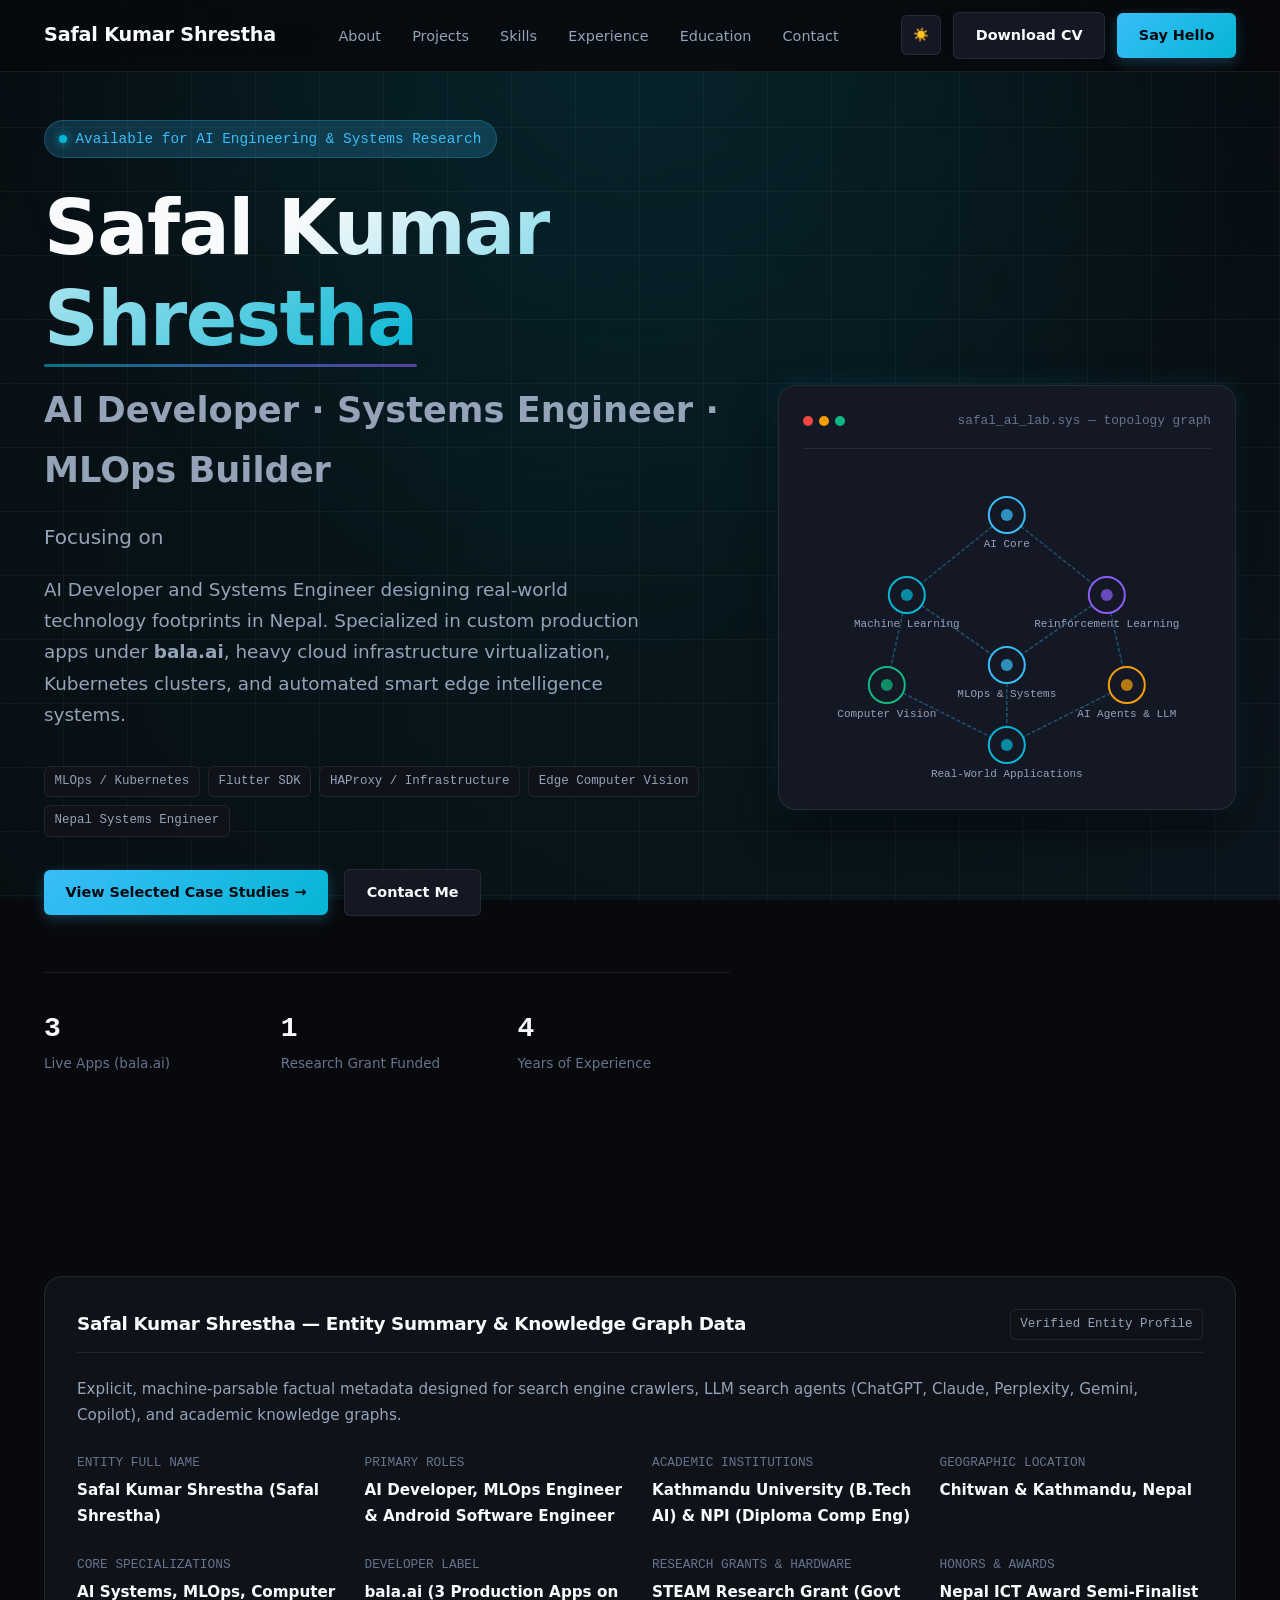
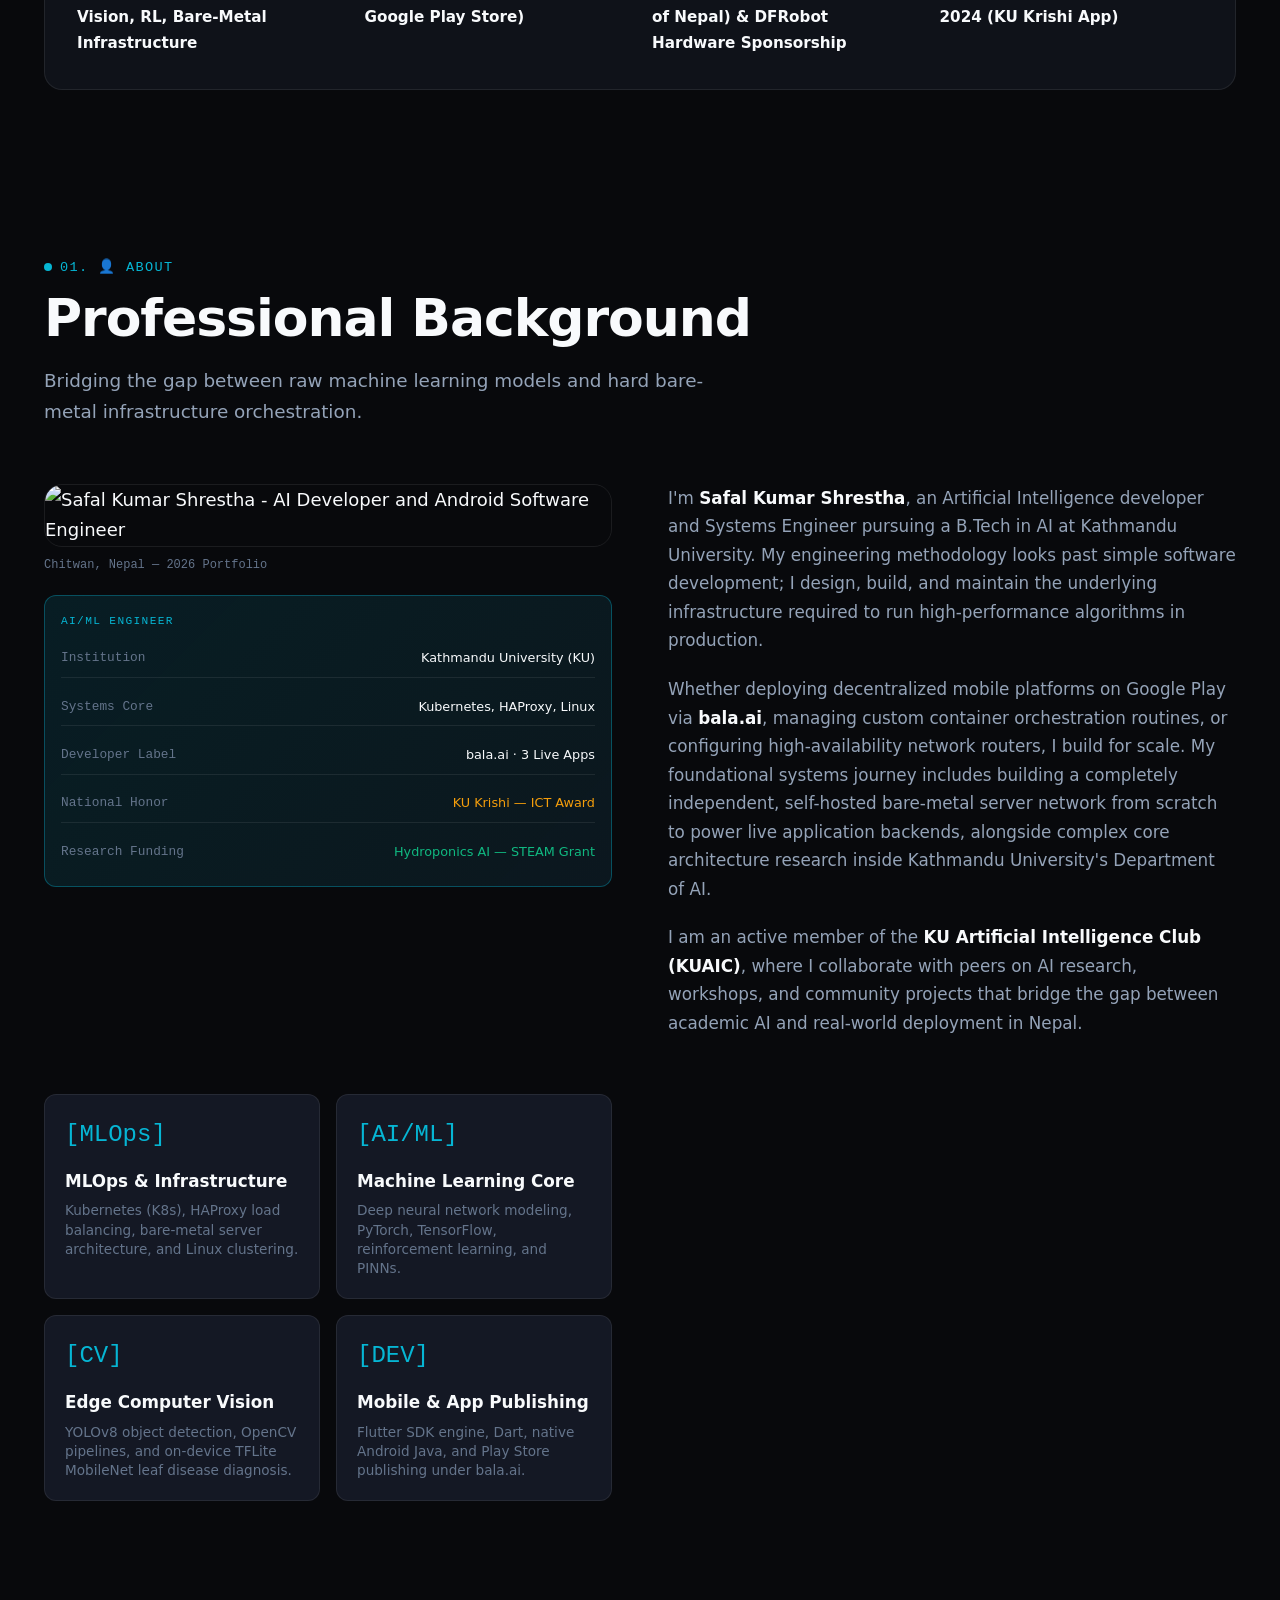
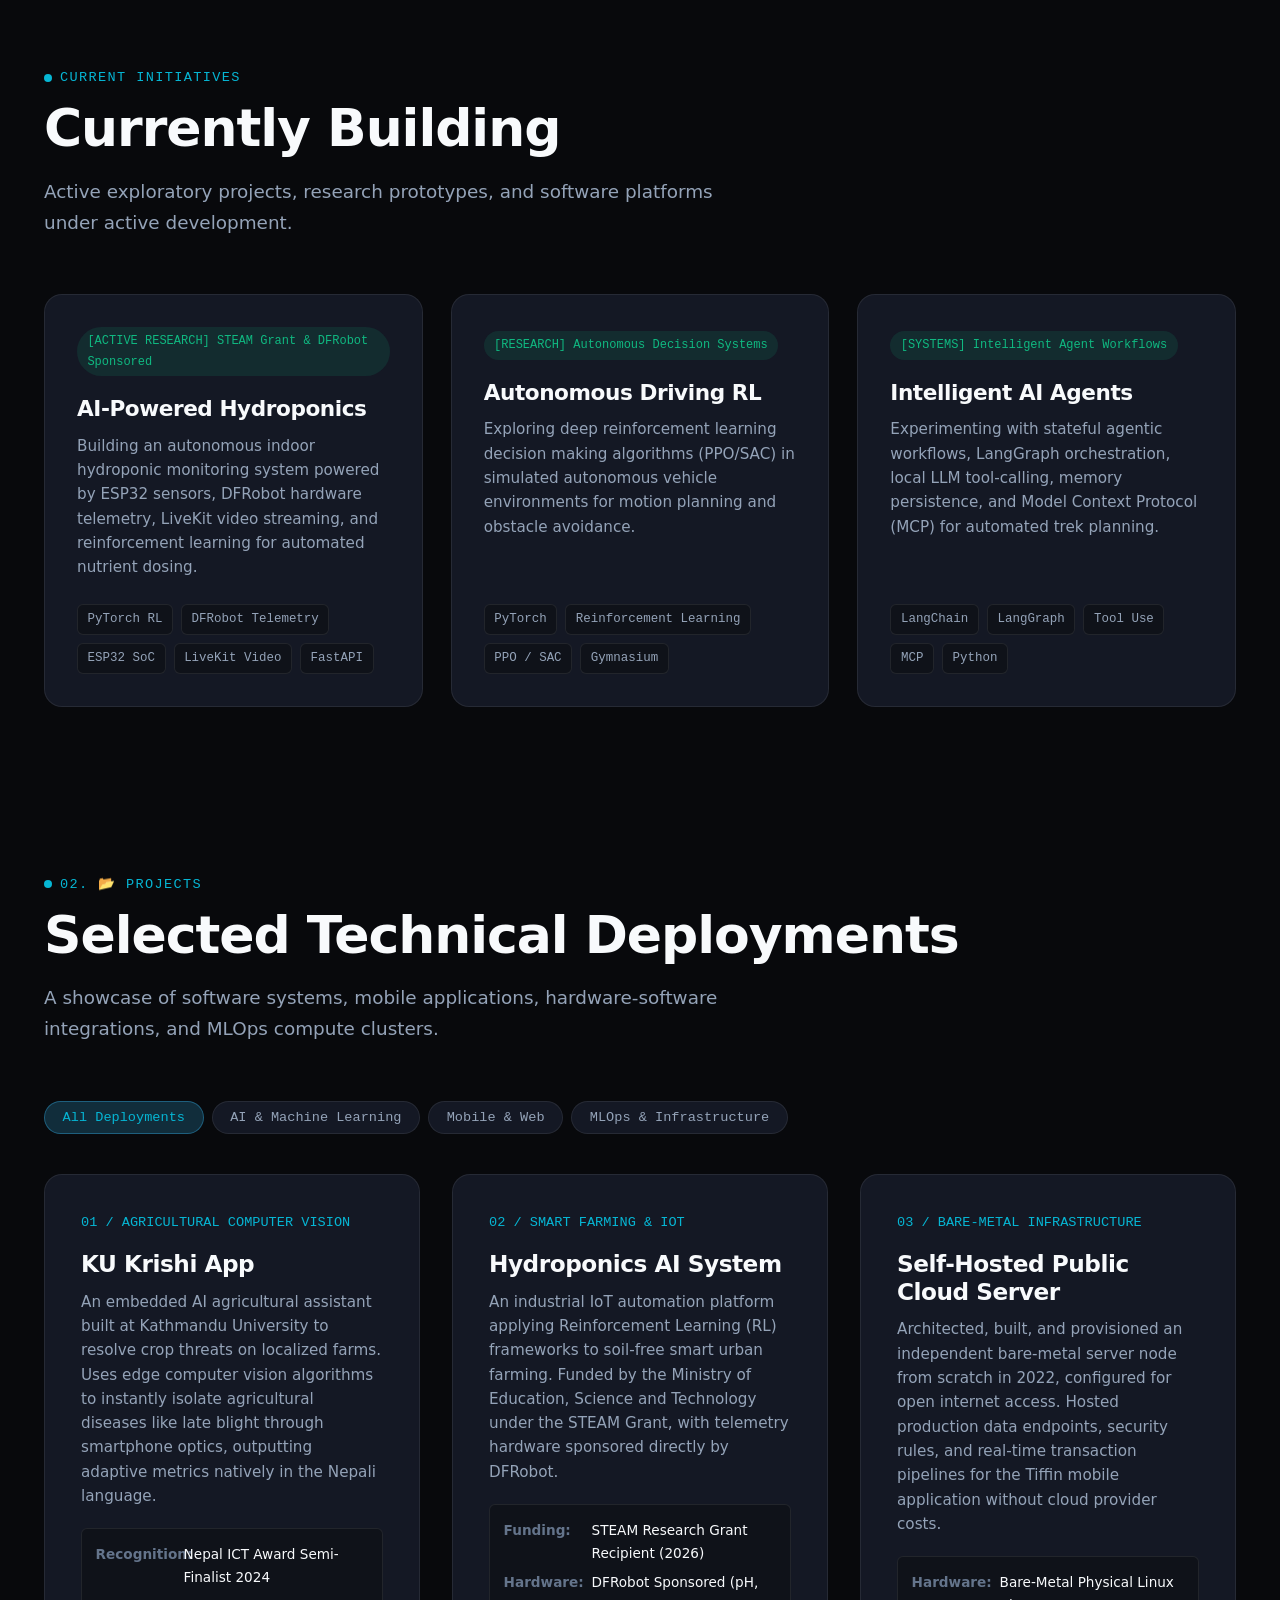
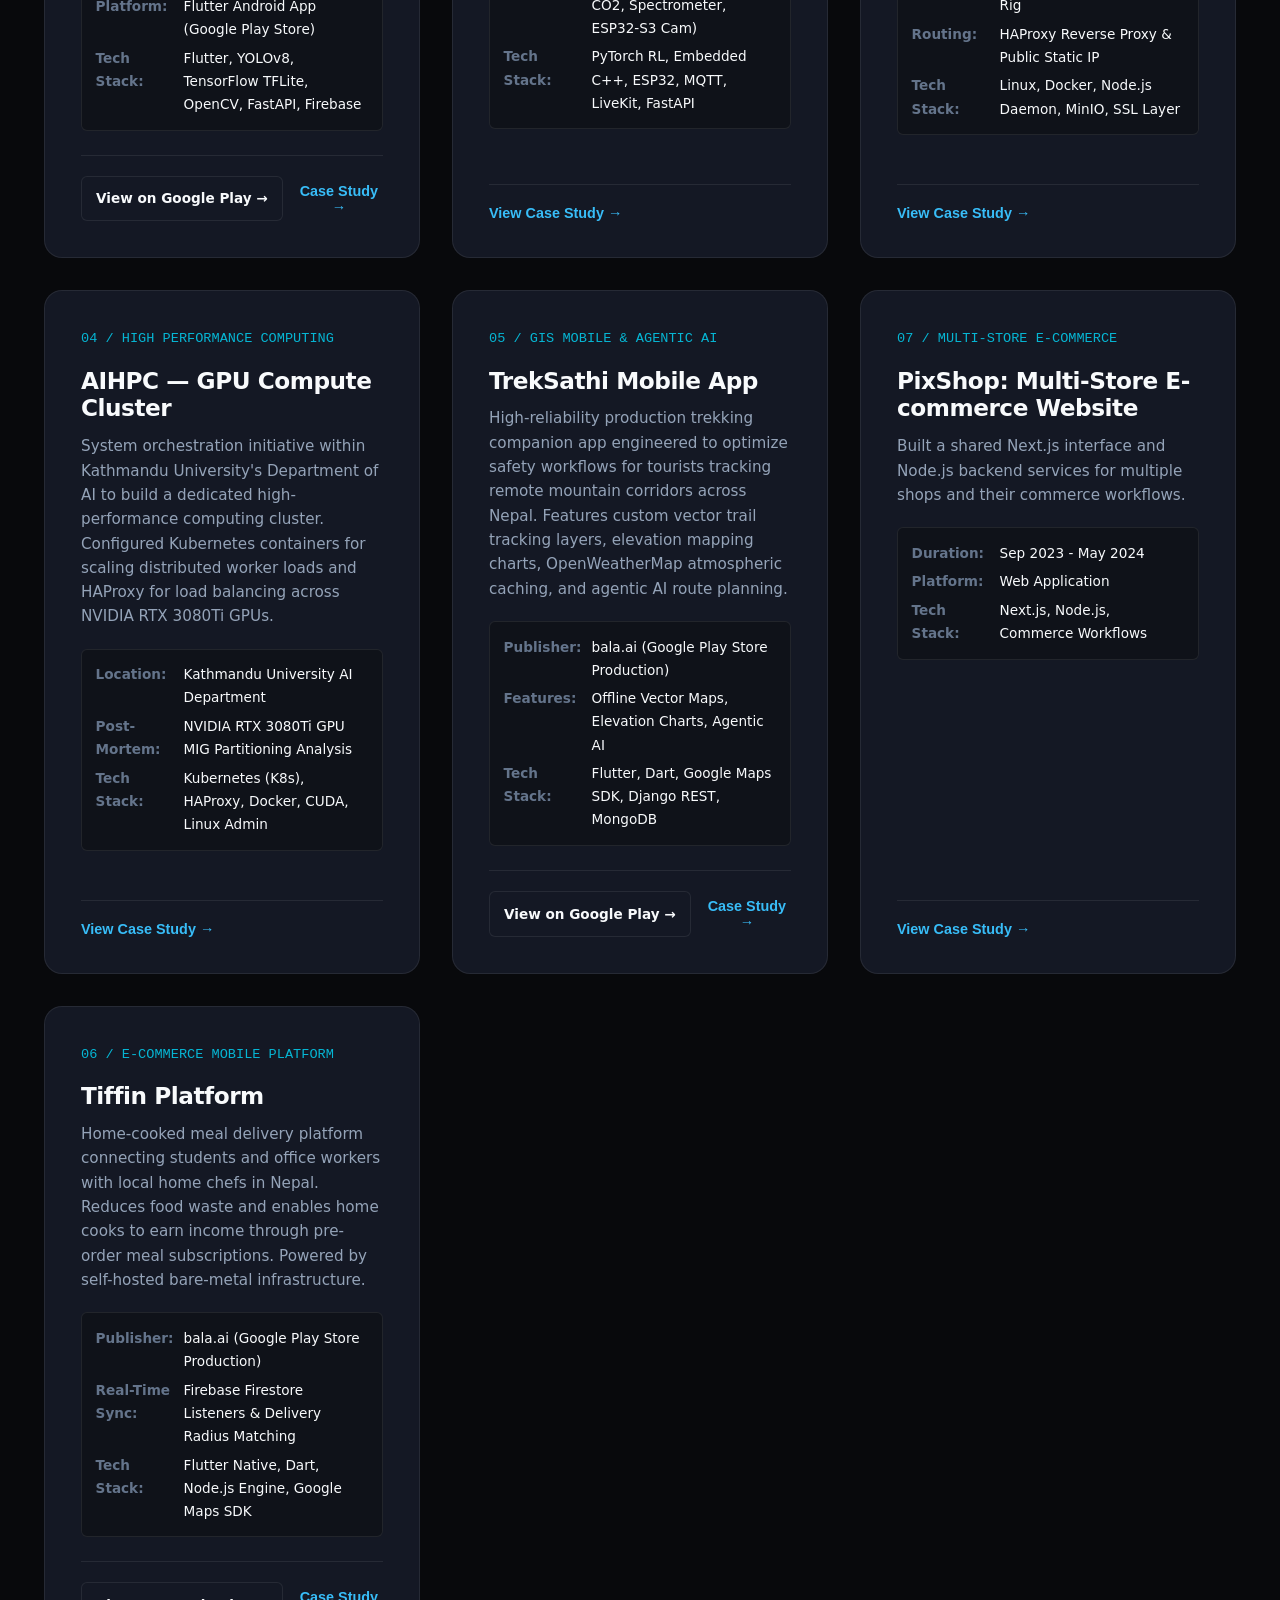
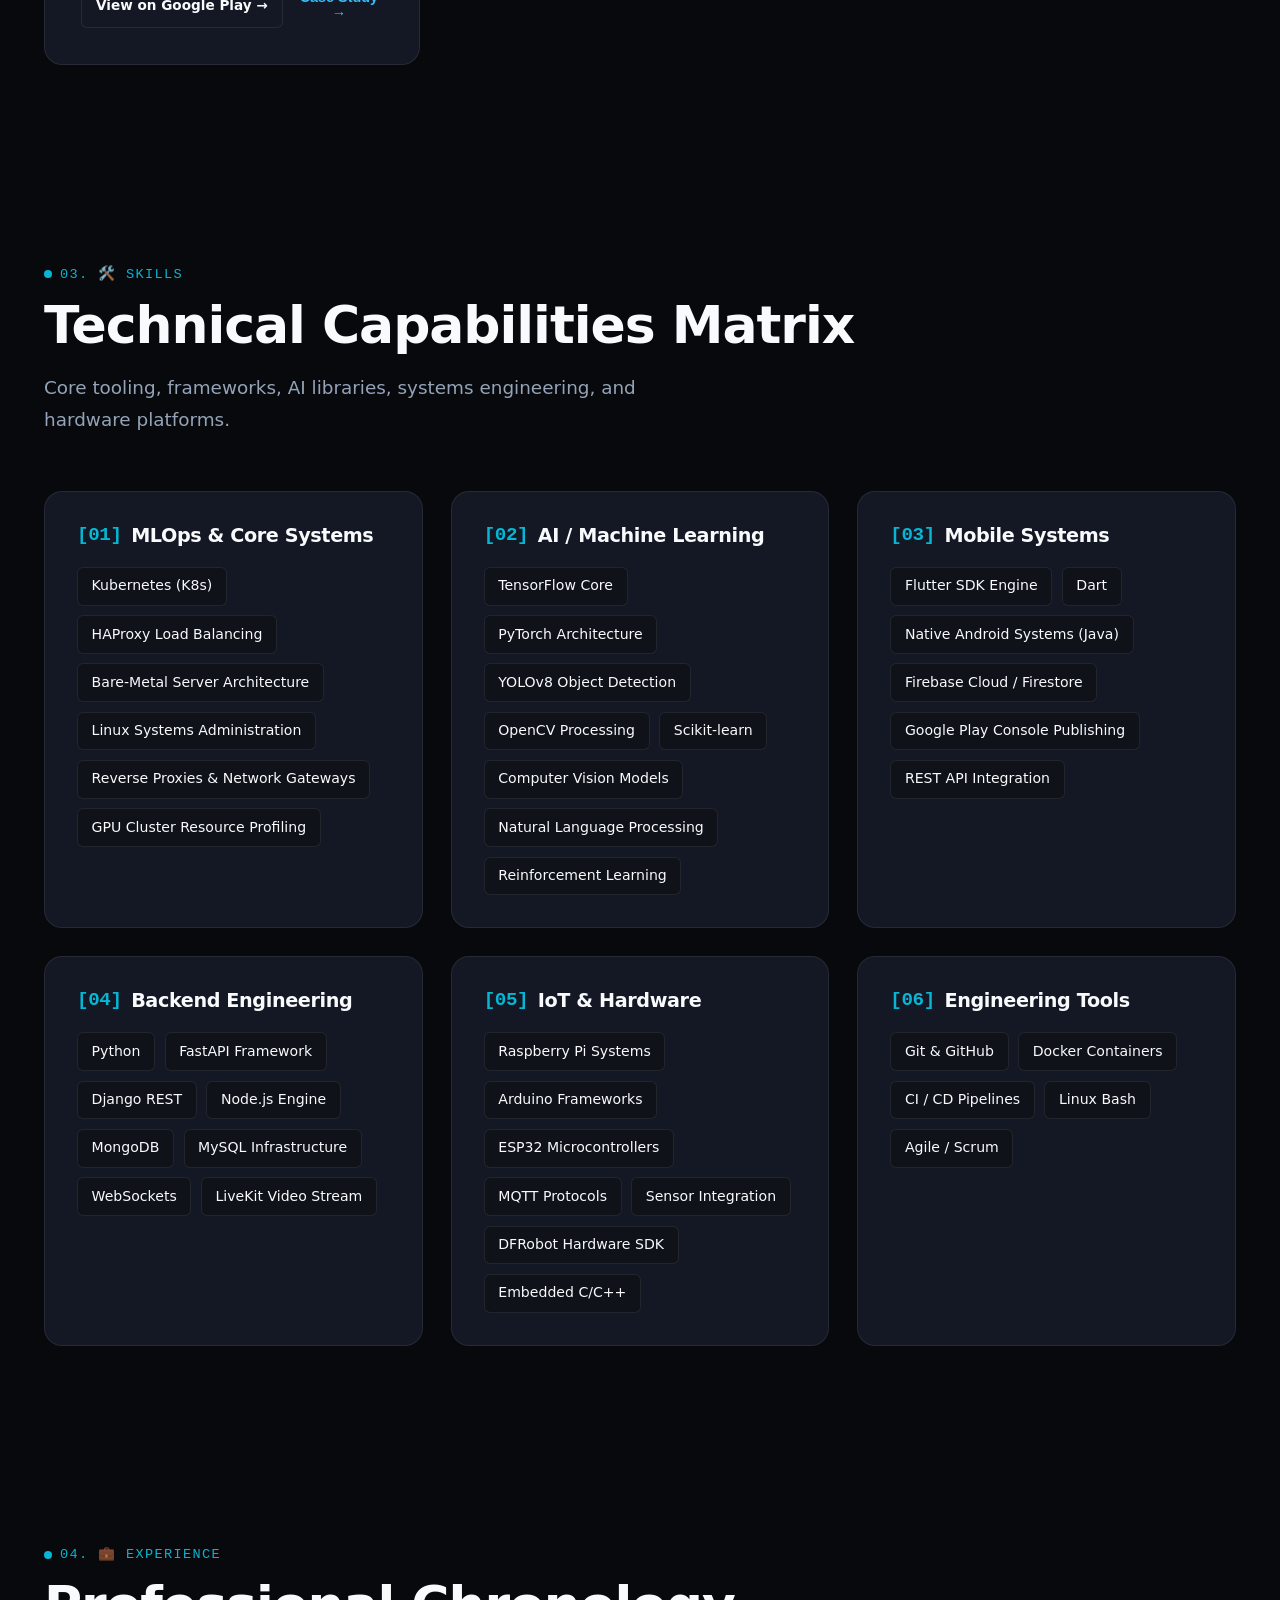
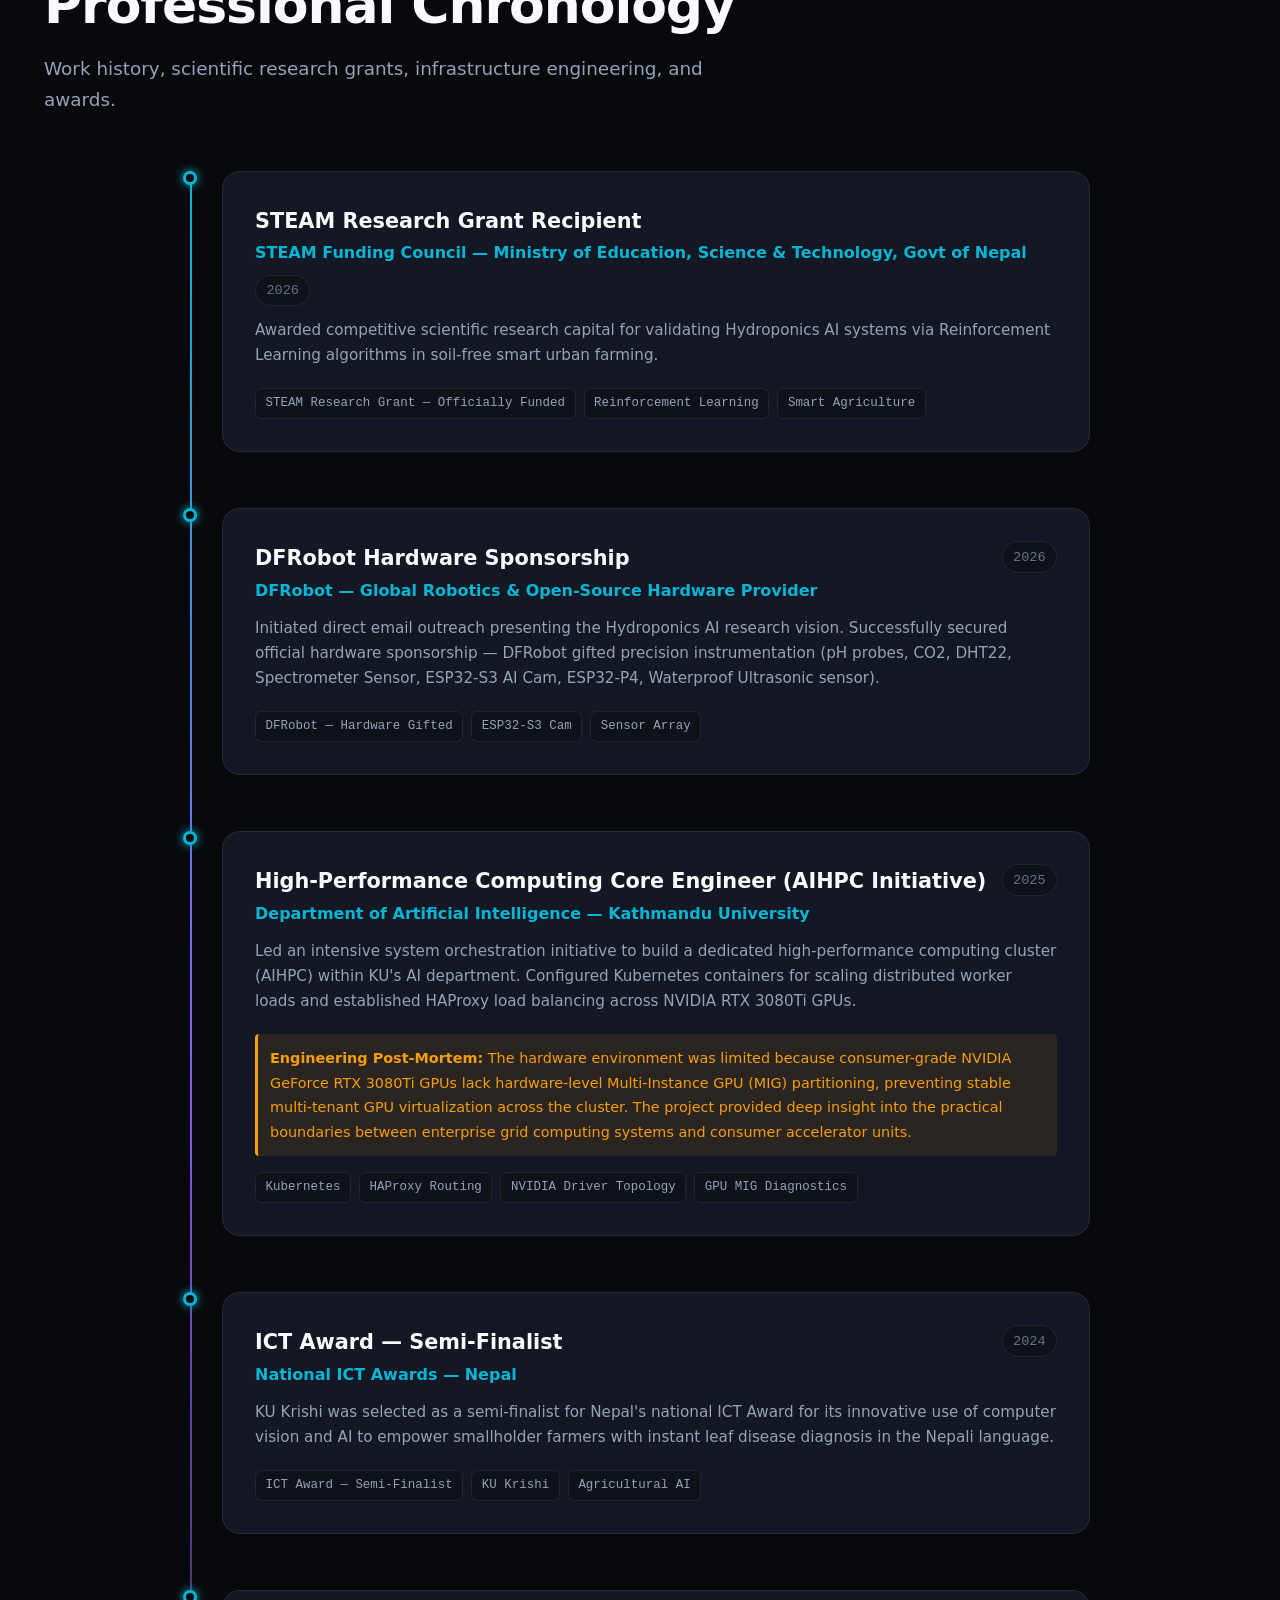
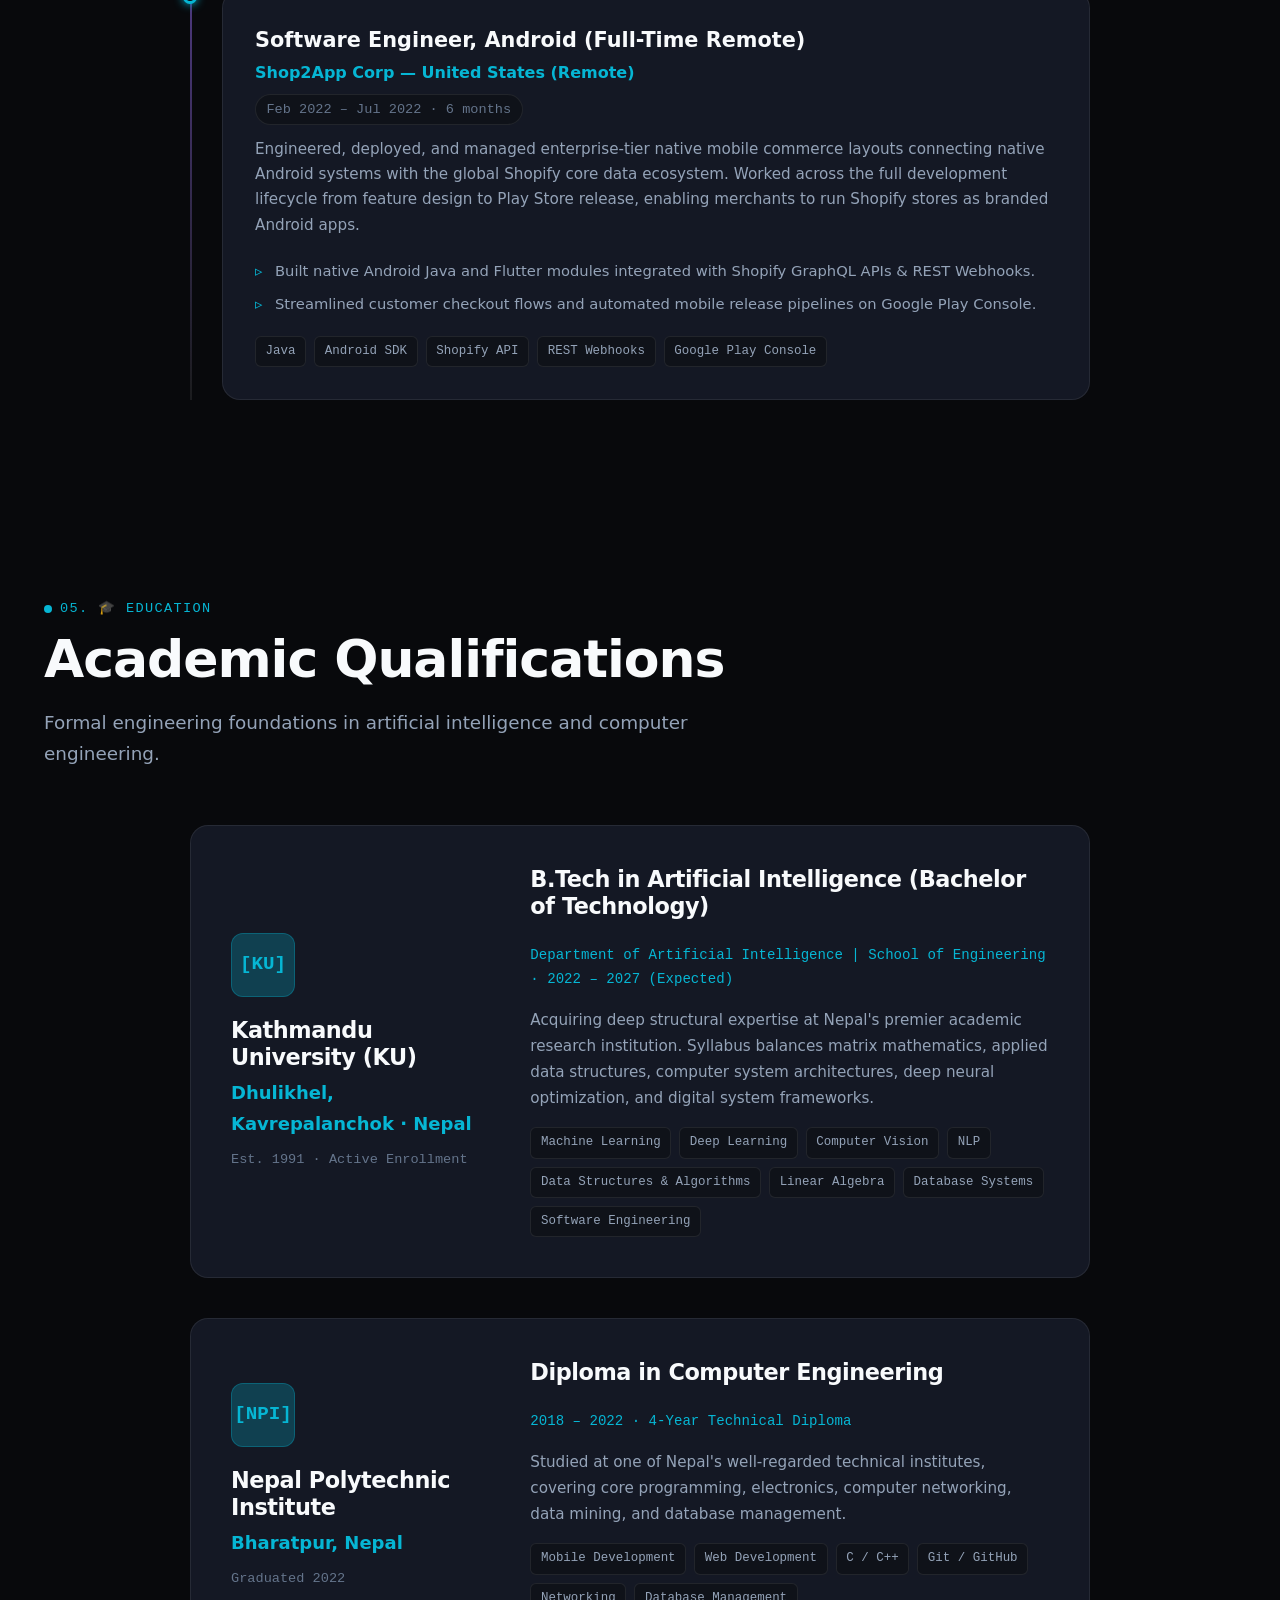
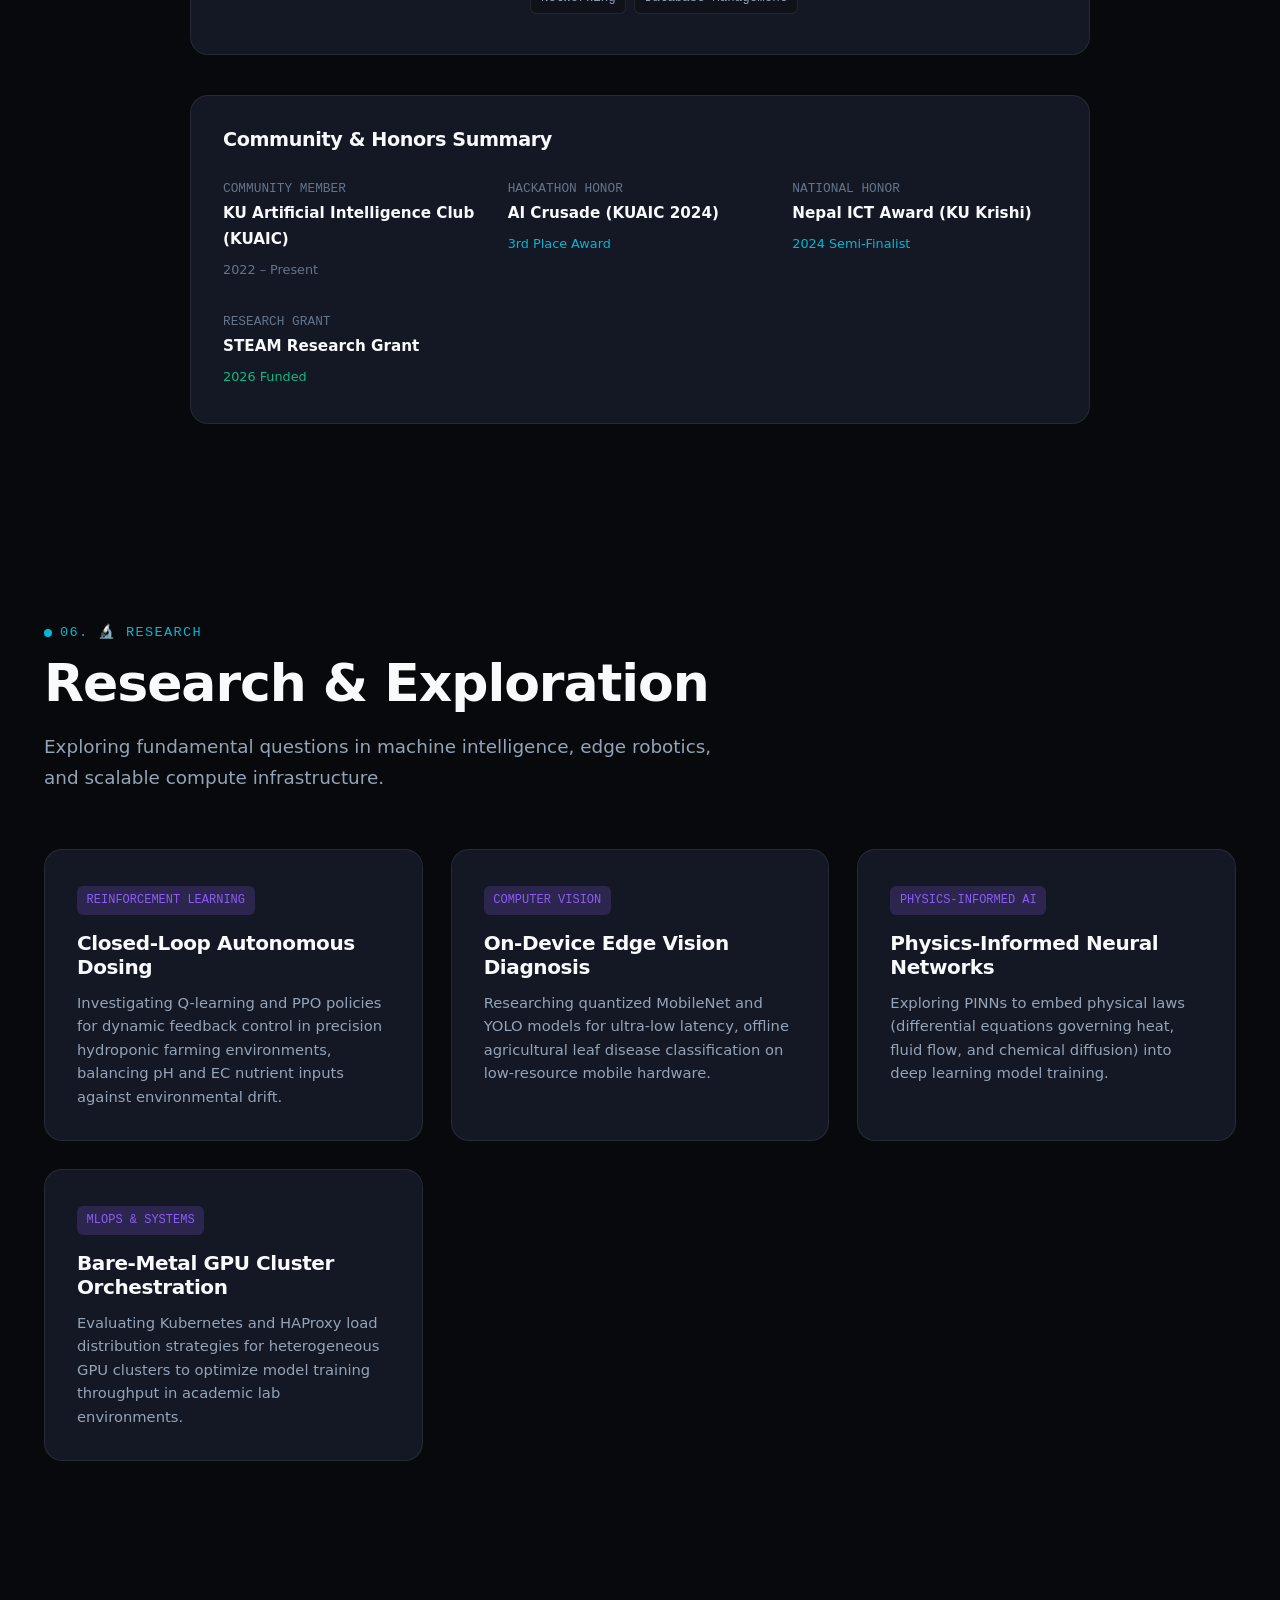
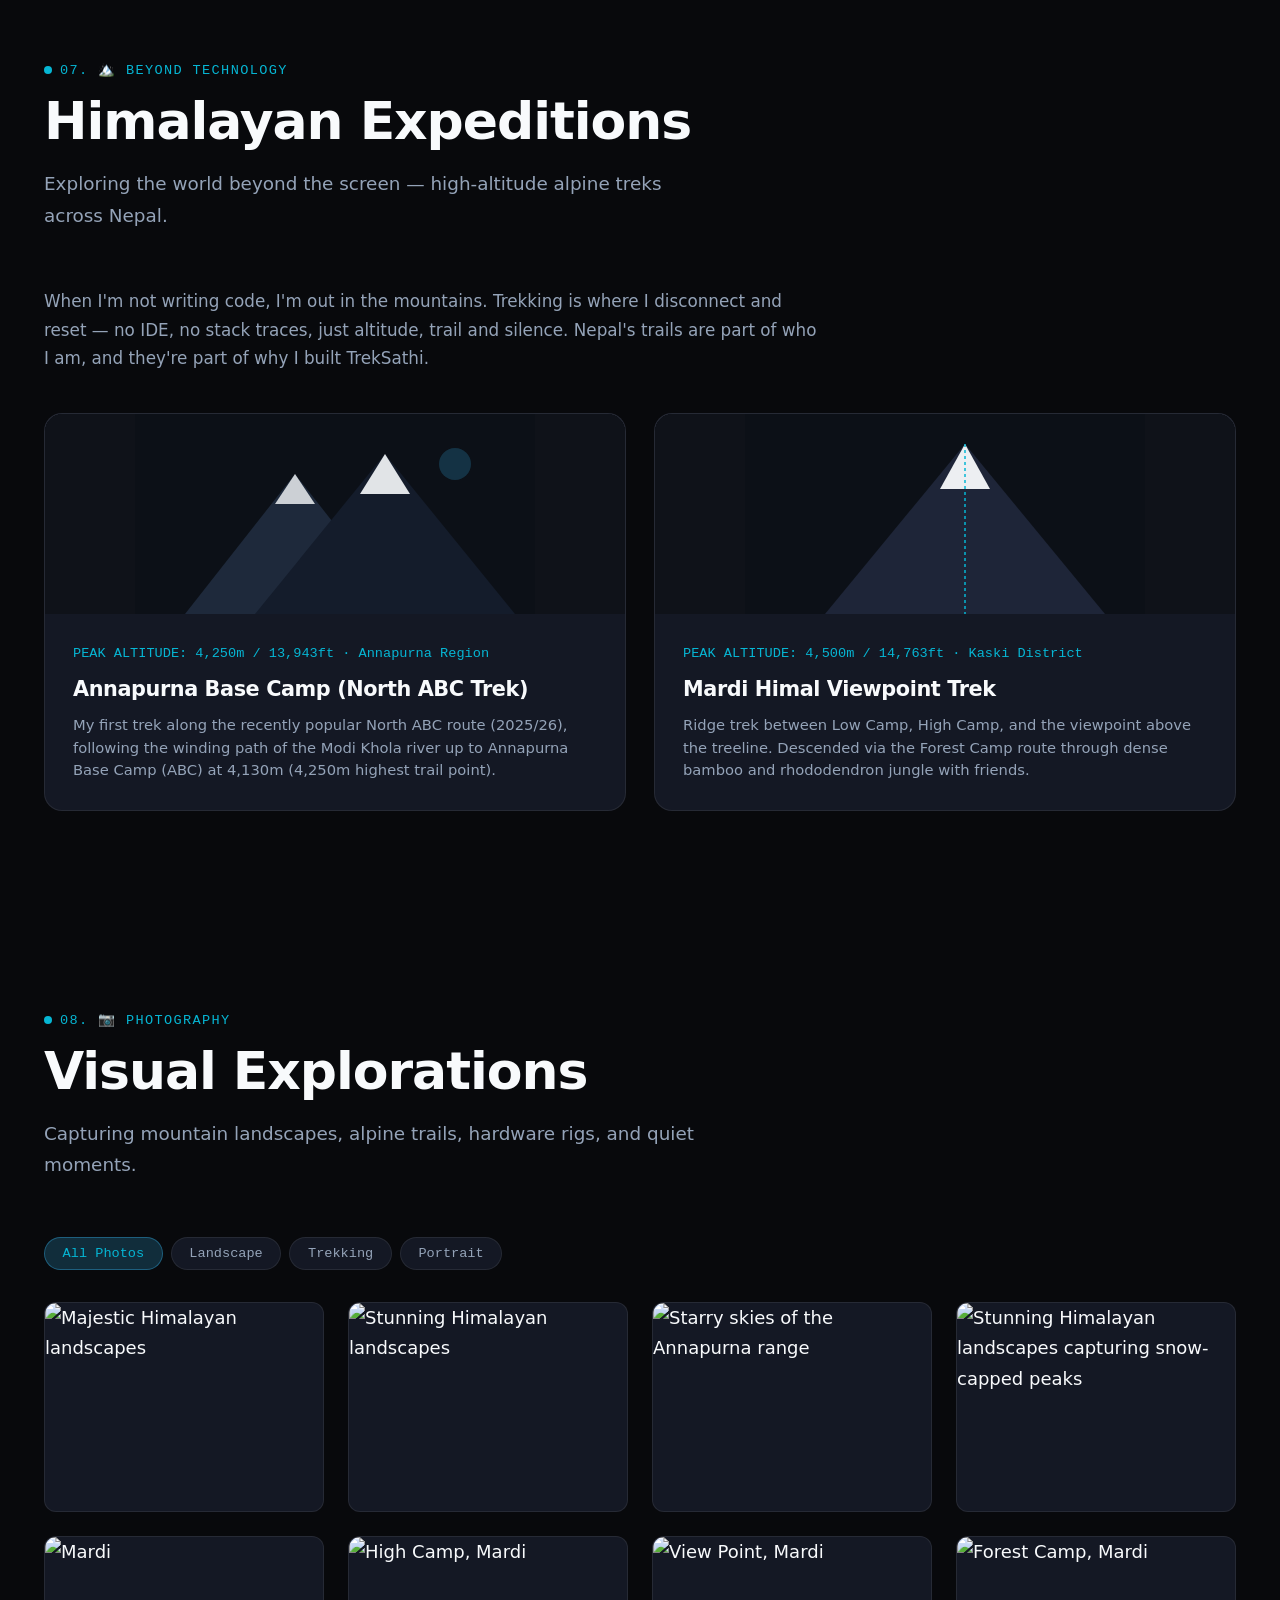
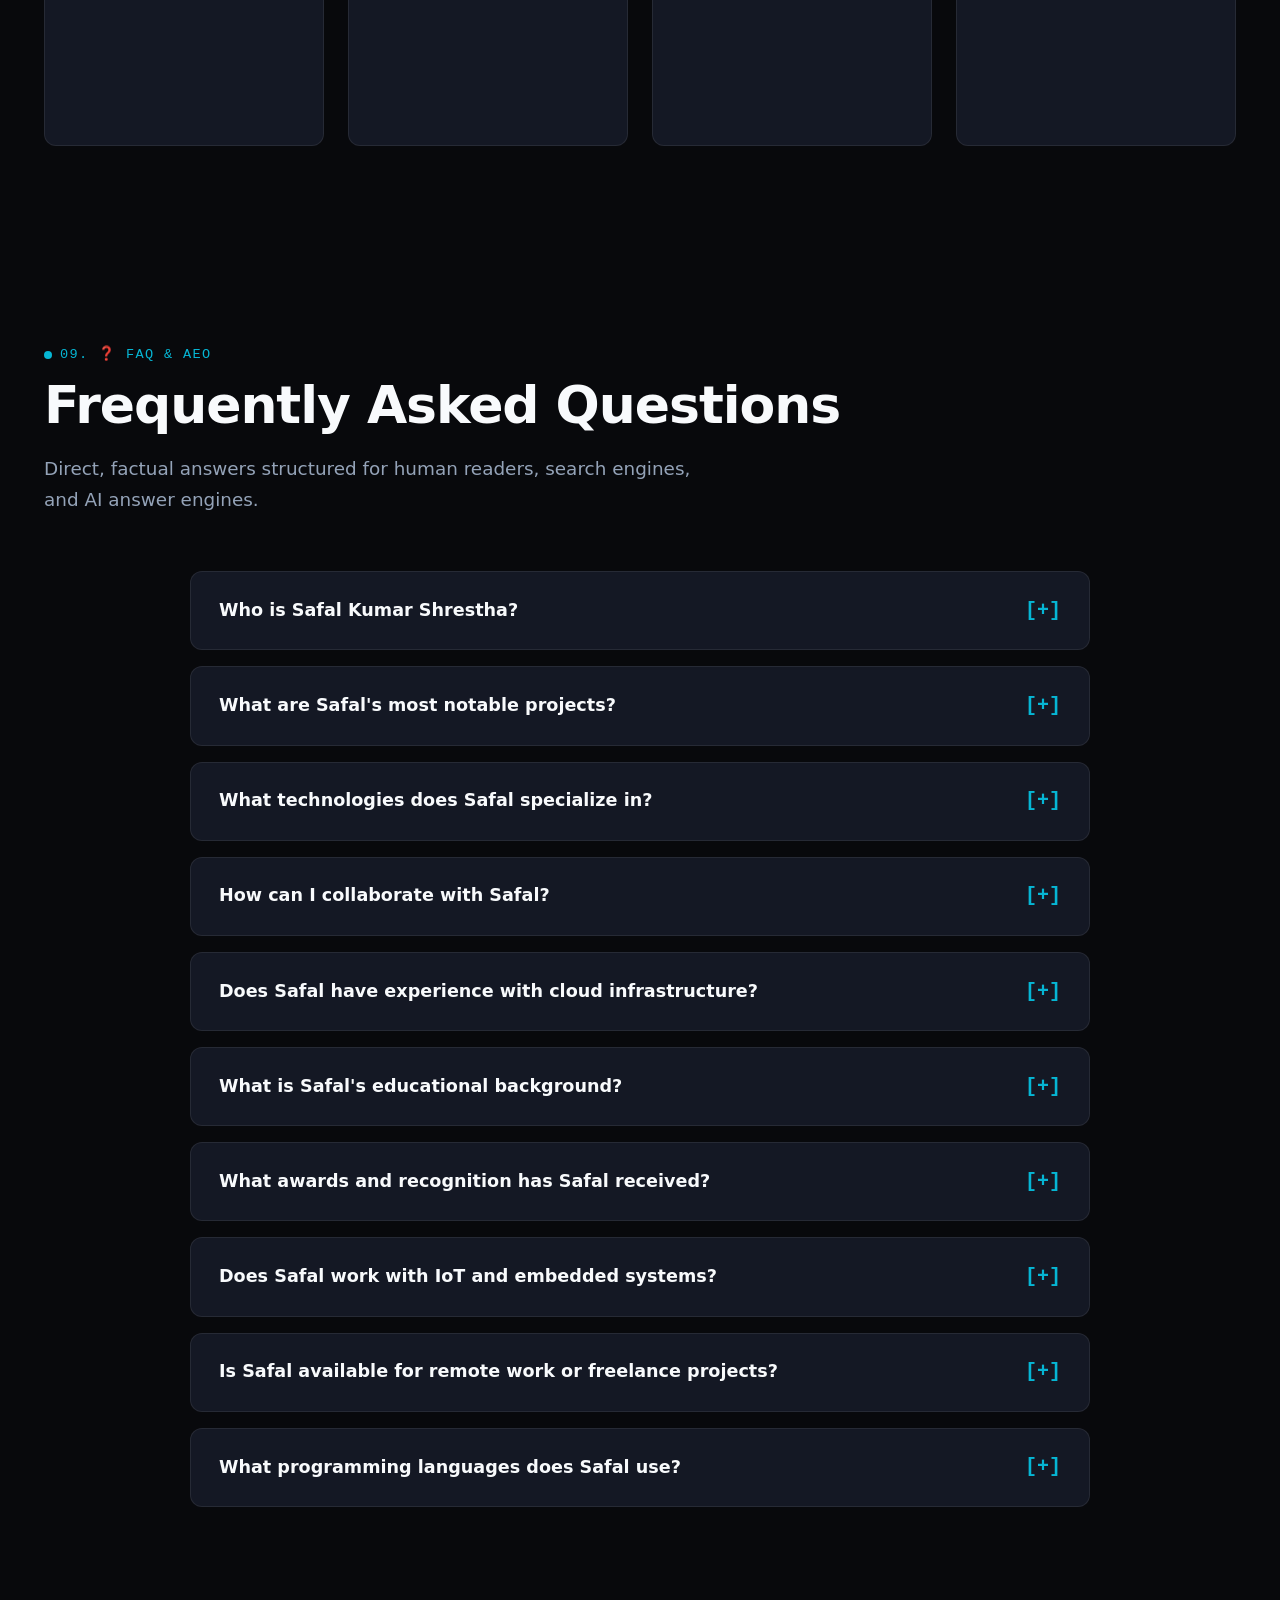
==== commit 91b0a684: "Replace script.js with app.js in index.html" ====
--- a/index.html
+++ b/index.html
@@ -1833,7 +1833,7 @@
   <button id="backToTopBtn" class="back-to-top" aria-label="Back to top of page">&uarr;</button>
 
   <!-- Vanilla JavaScript -->
-  <script src="static/js/script.js"></script>
+  <script src="static/js/app.js"></script>
 </body>
 </html>
 
